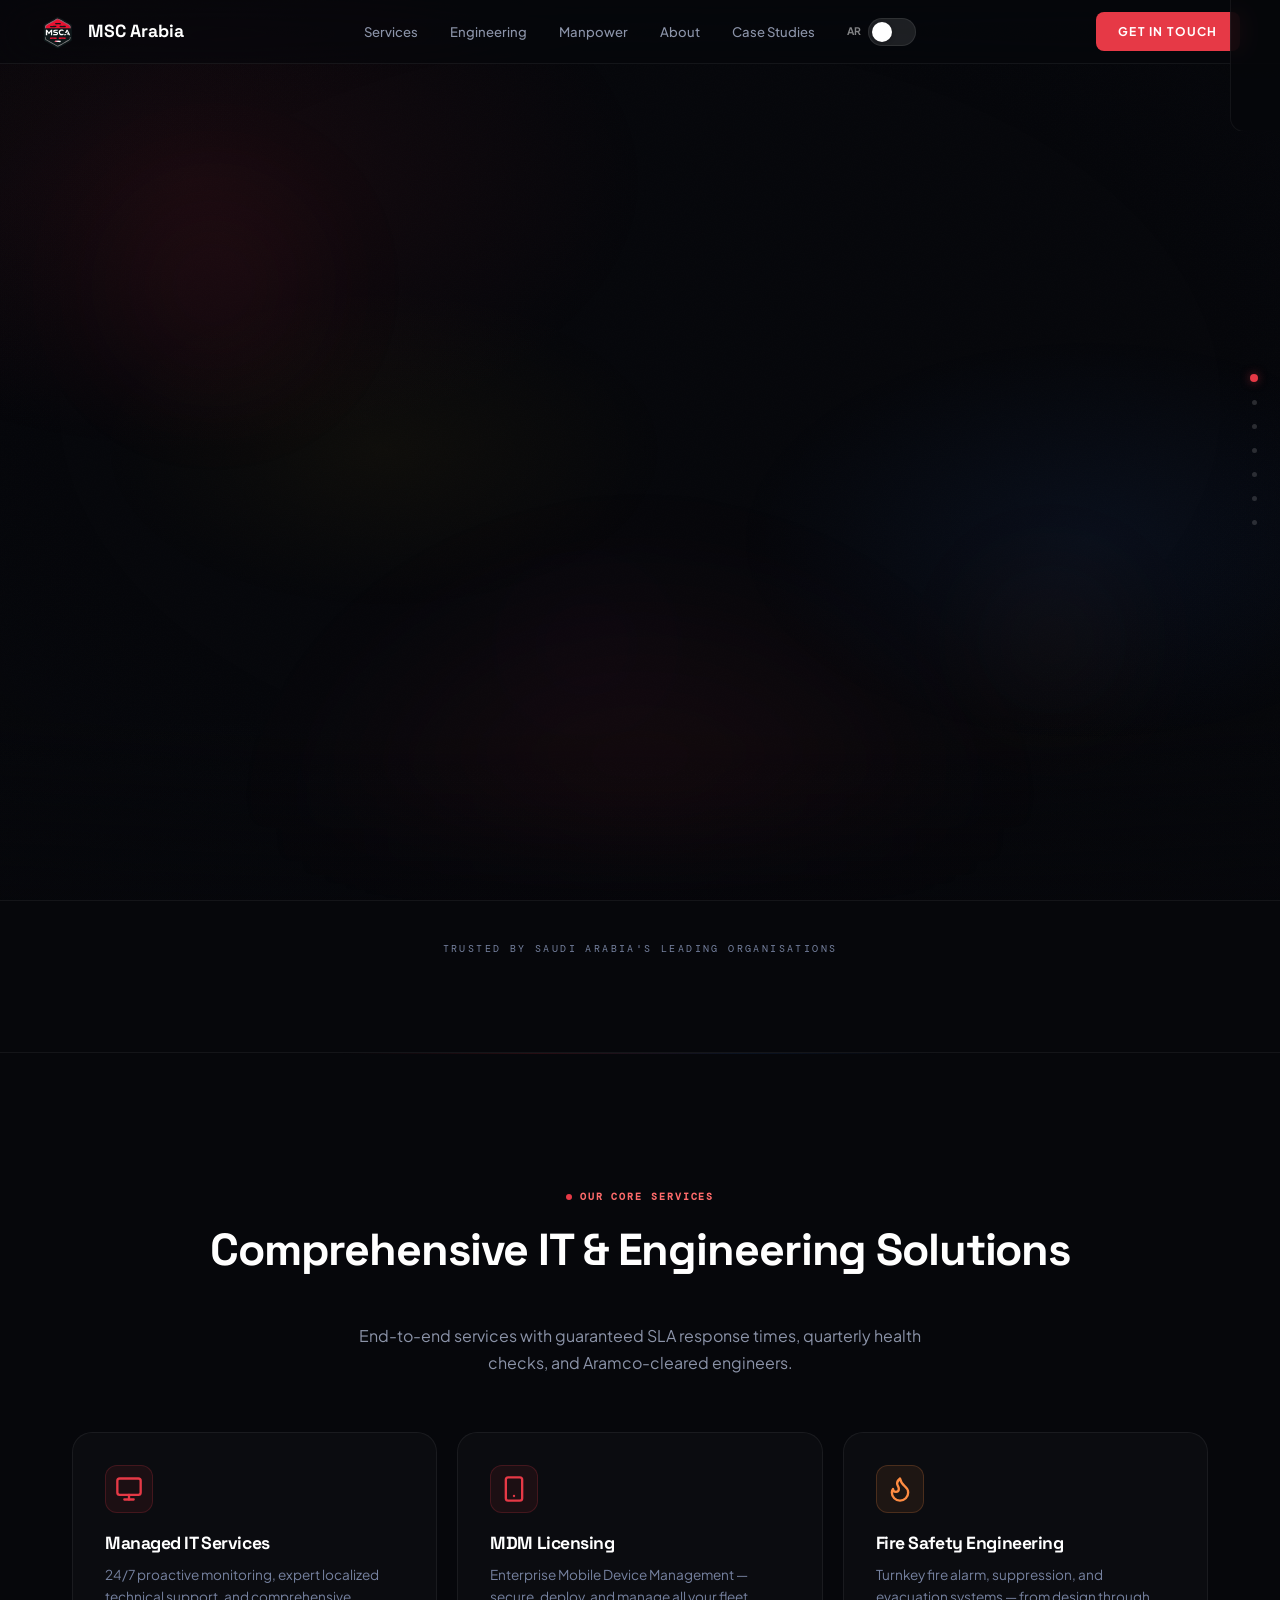
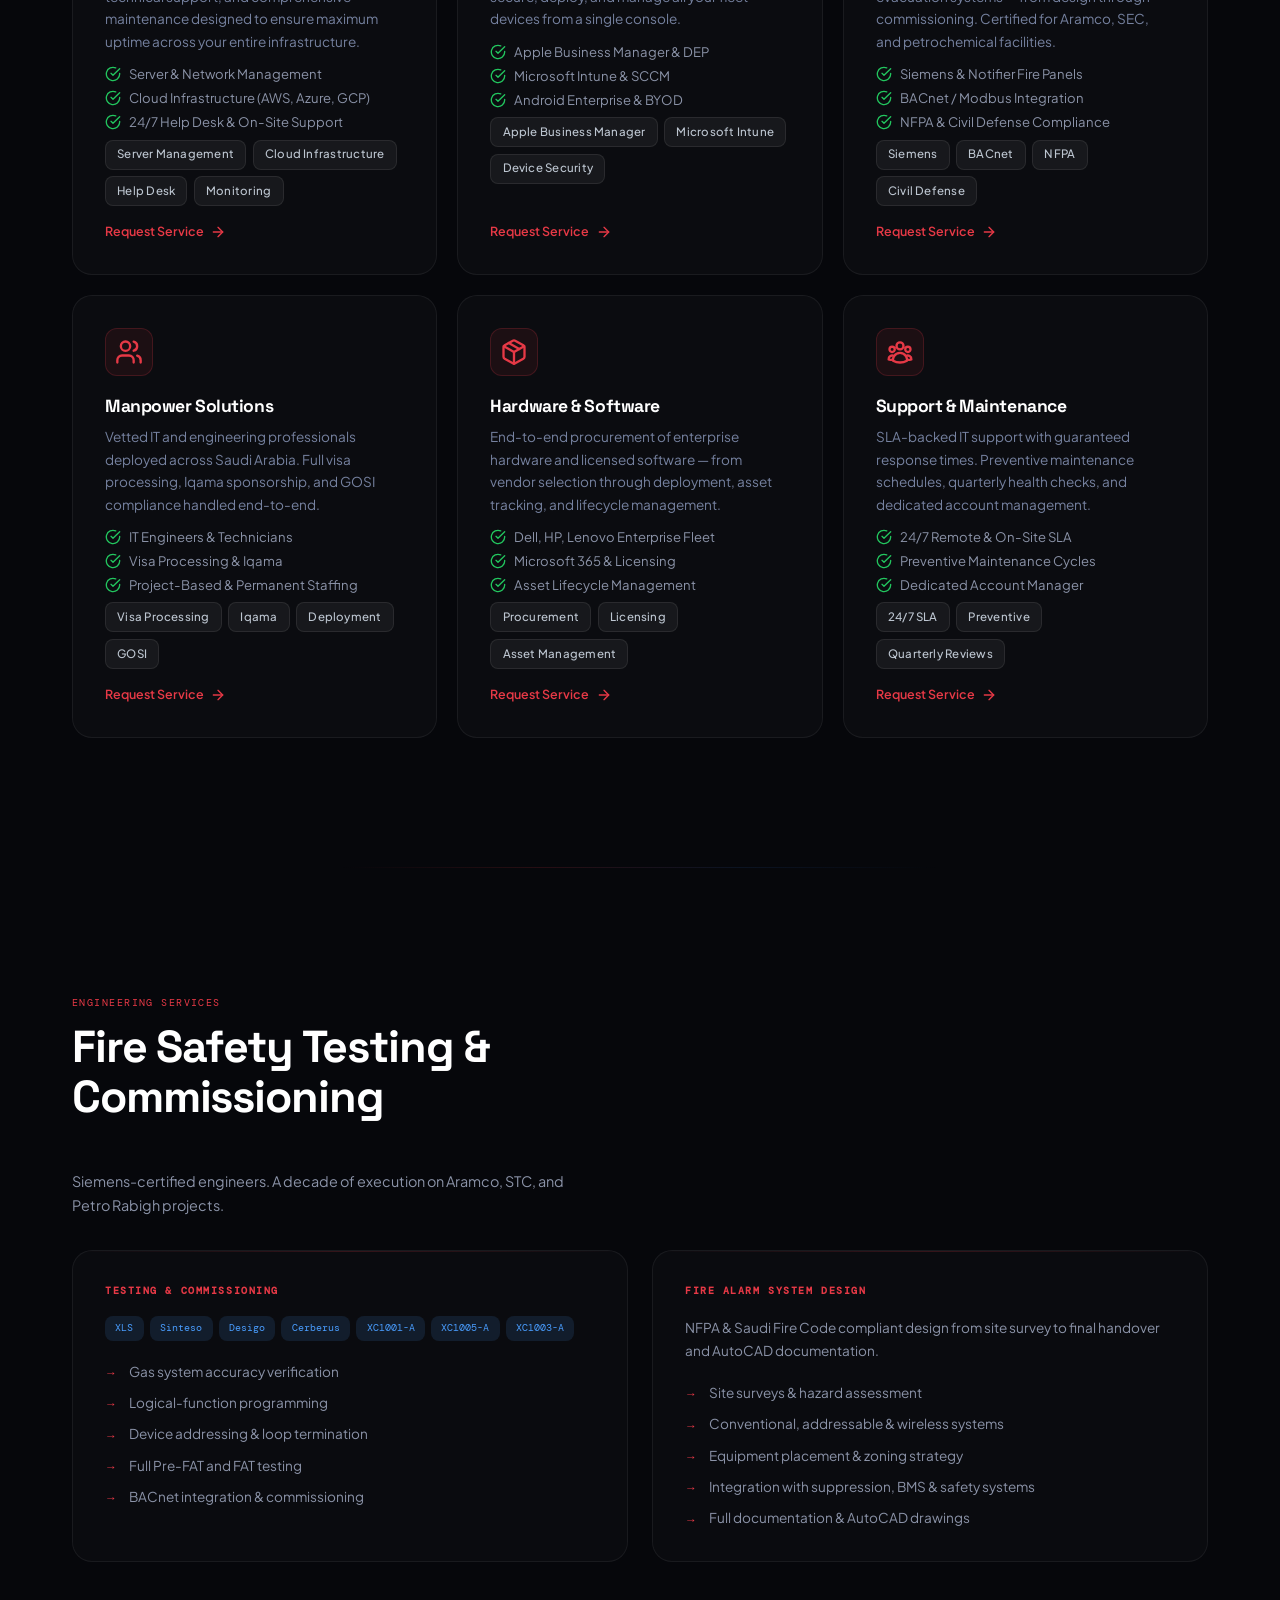
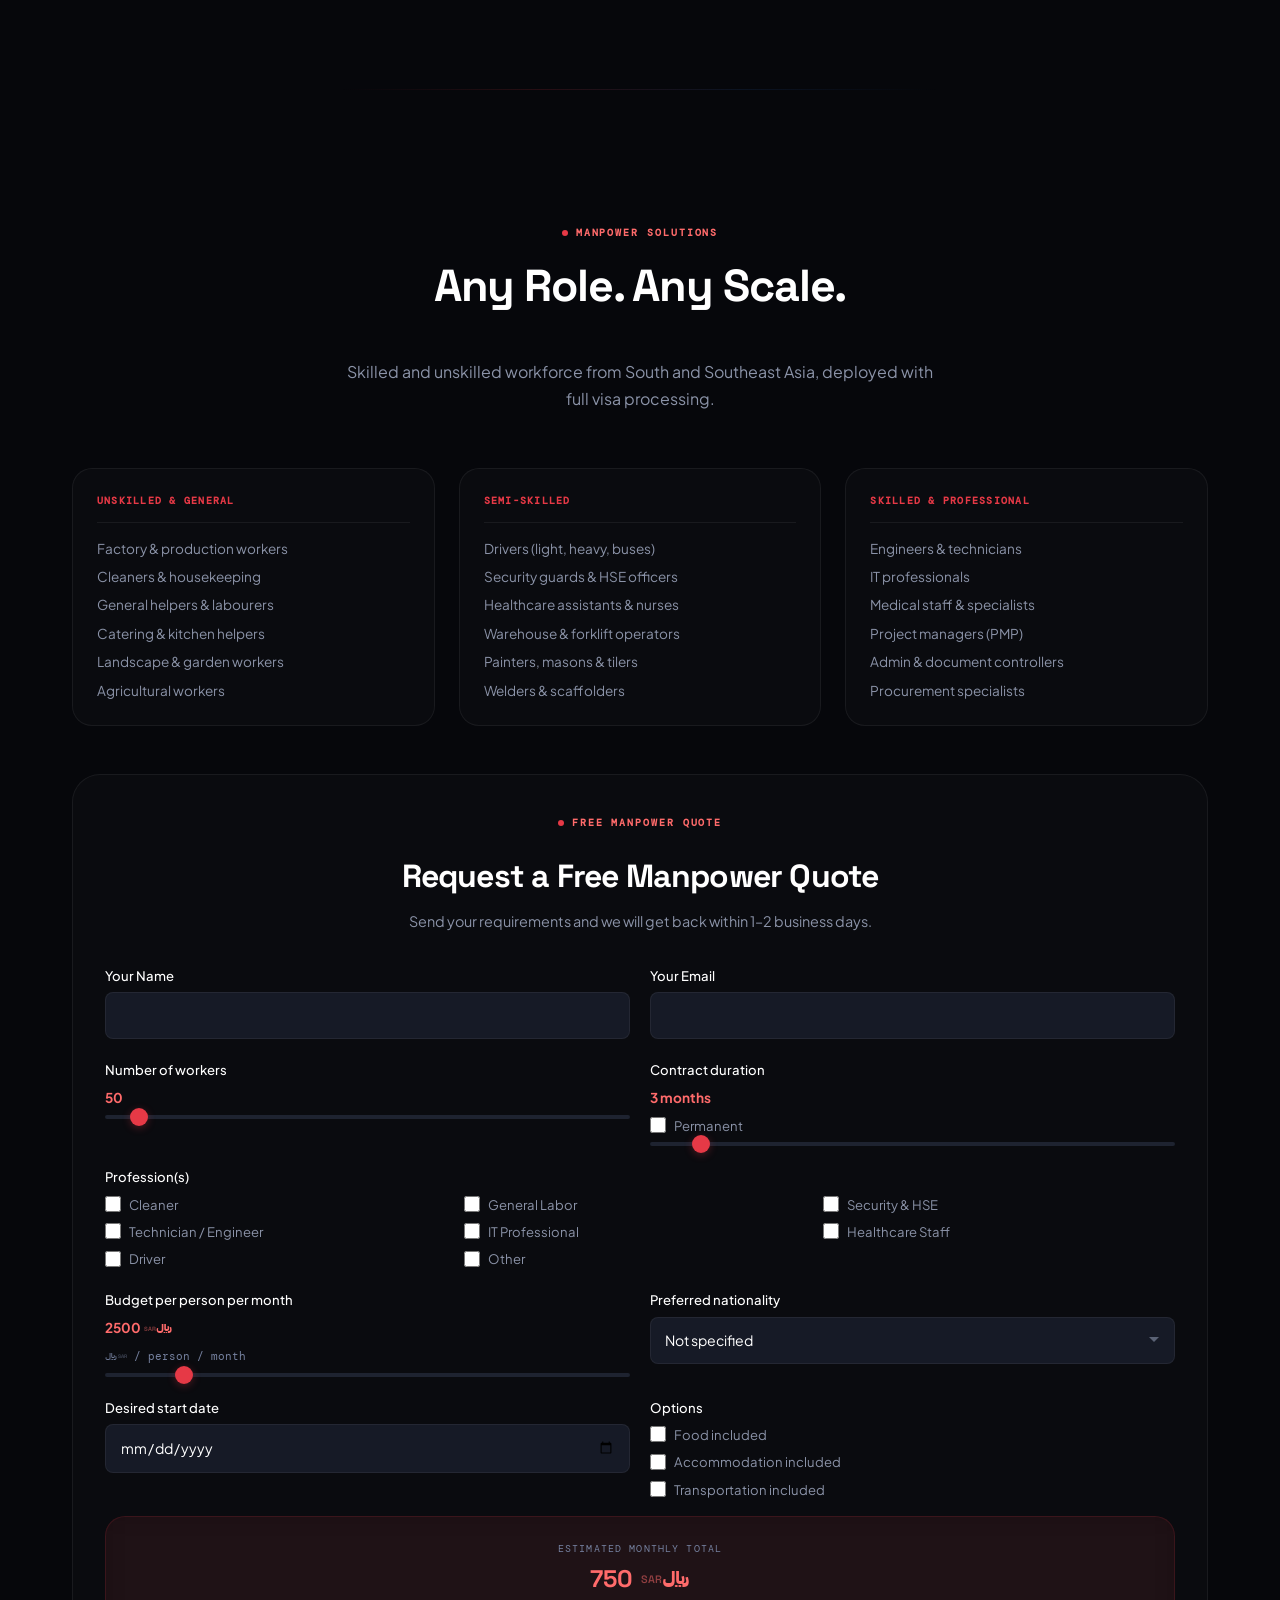
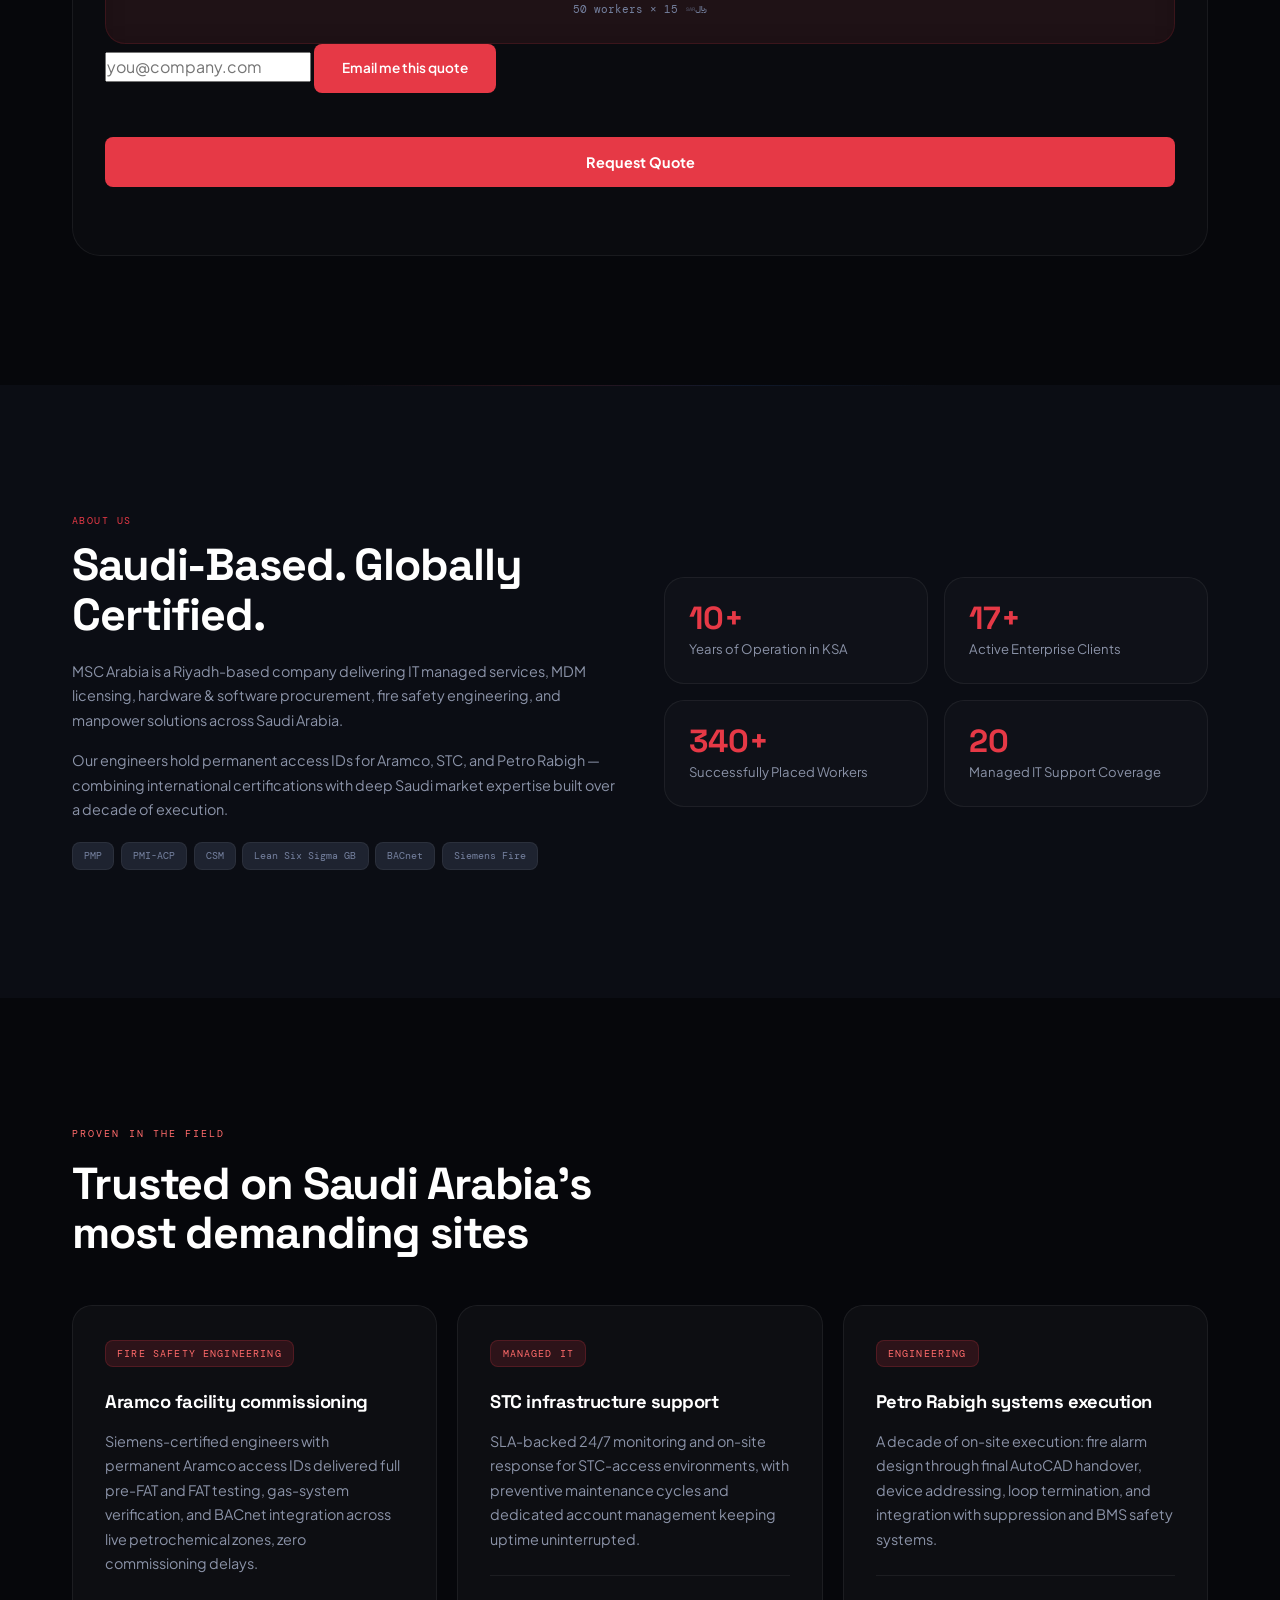
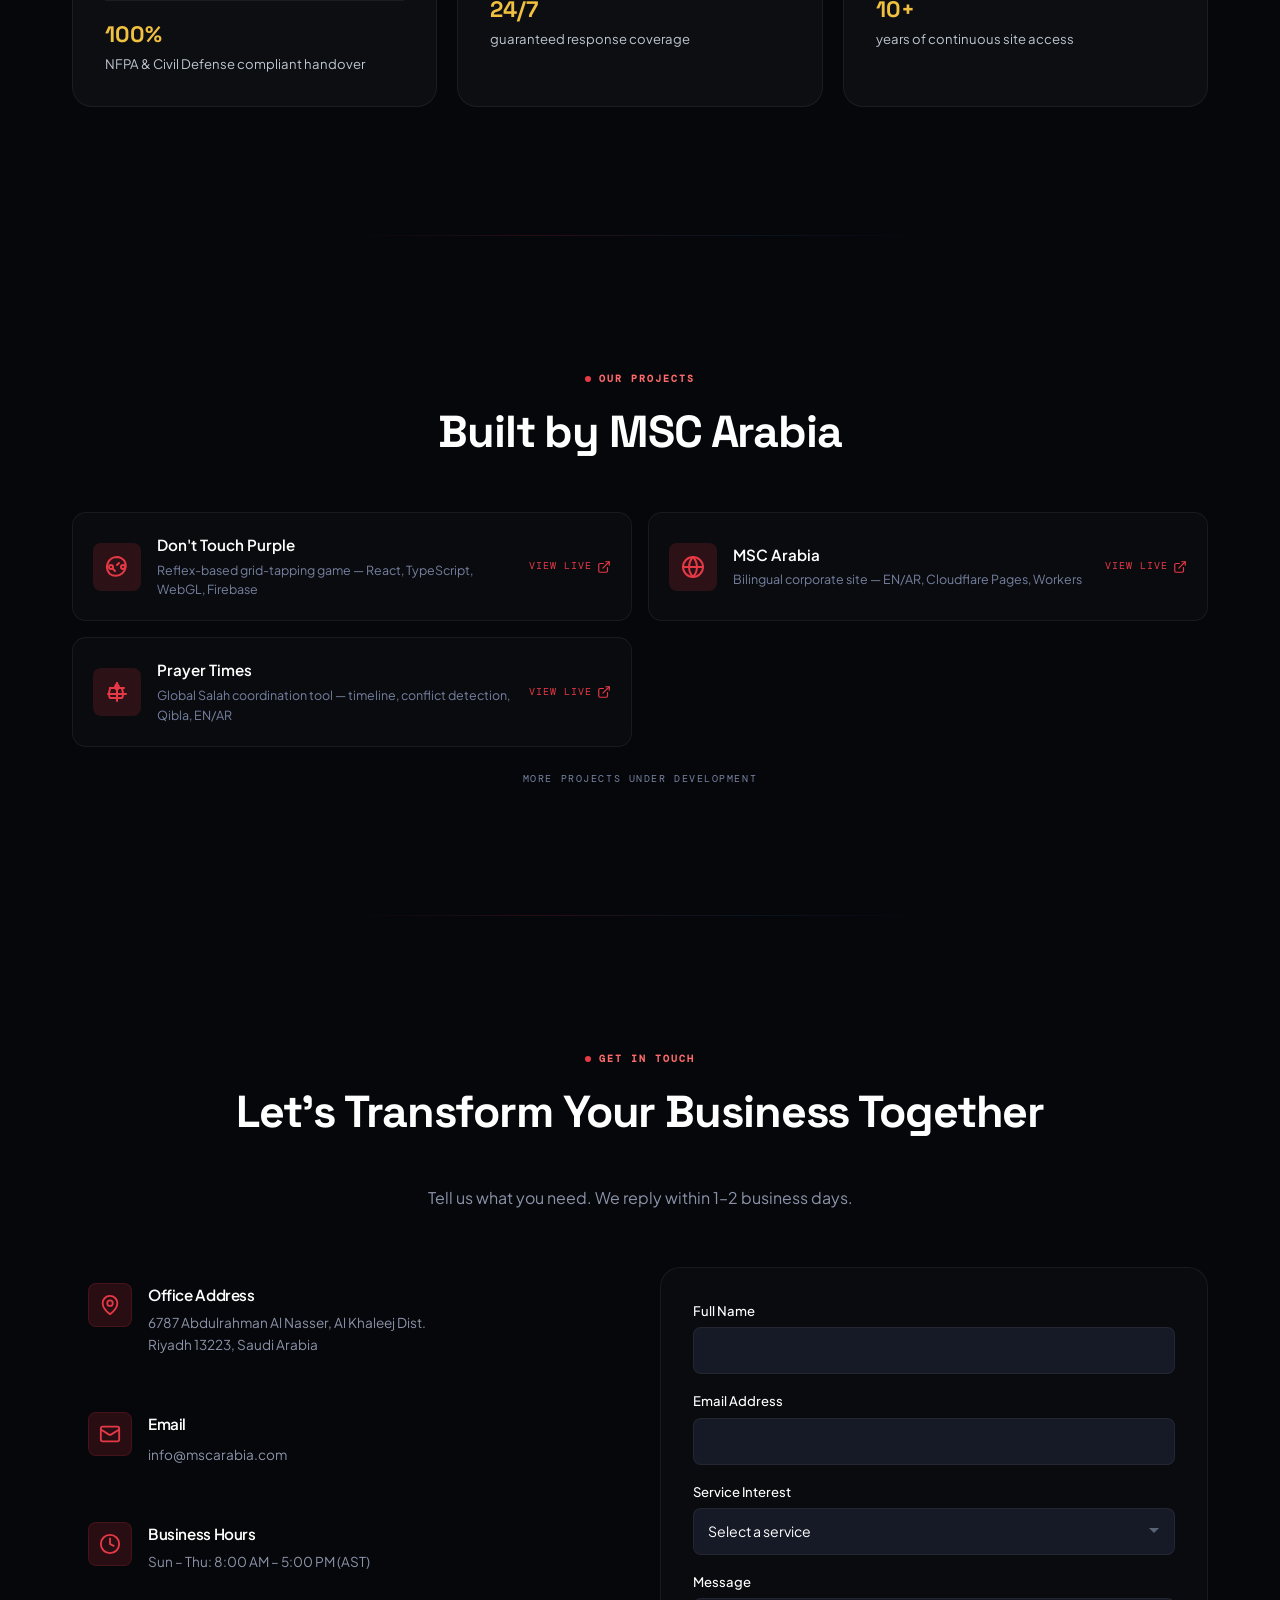
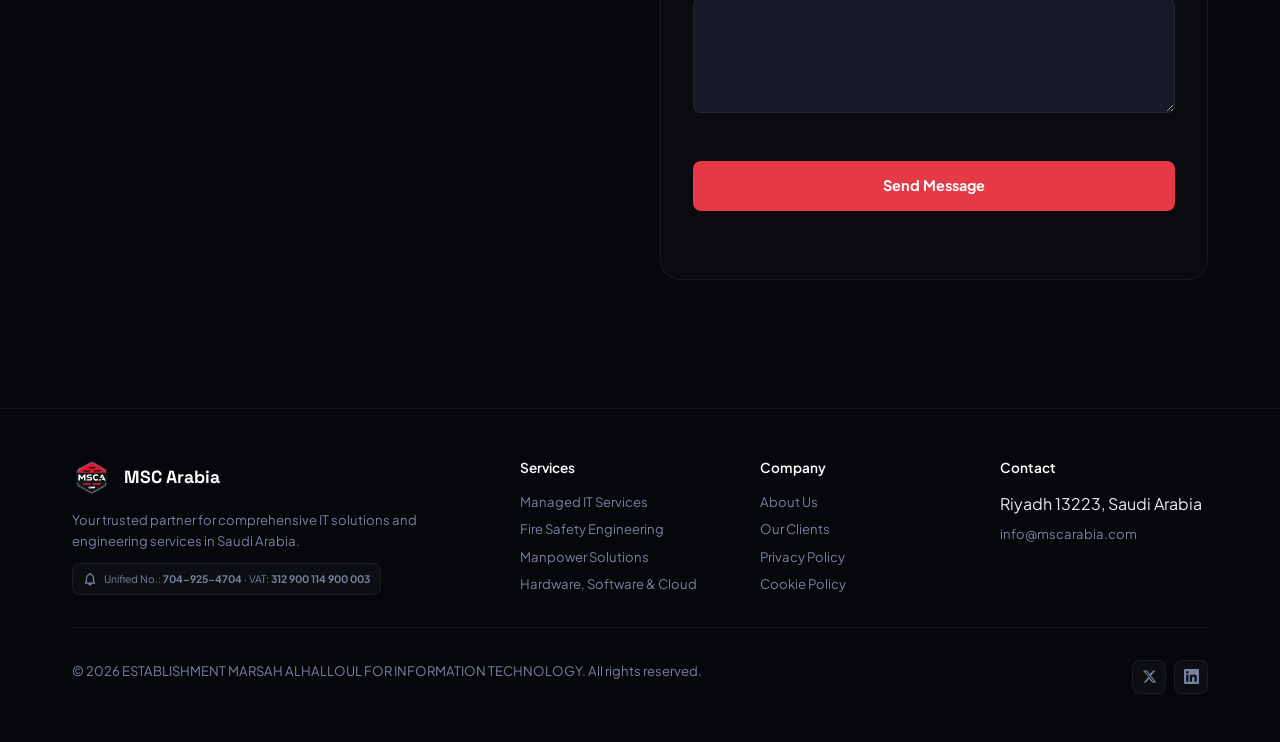
==== index.html @ b36861be "fix: remove inline onload handlers (font media flip), stub loadGA/denyGA for clean CSP" ====
<!DOCTYPE html>
<html lang="en" dir="ltr" id="html-root">
<head>
  <meta charset="UTF-8">
  <meta name="viewport" content="width=device-width, initial-scale=1.0, maximum-scale=5.0">
  <title>MSC Arabia — IT Services, Fire Safety & Manpower Solutions | Riyadh, Saudi Arabia</title>
  <meta name="description" content="MSC Arabia — Riyadh's leading provider of Managed IT Services, Fire Safety Engineering, Manpower Solutions, and IT Hardware Procurement. Certified for Aramco, STC & Petro Rabigh.">
  <meta name="keywords" content="Managed IT Services Riyadh, Fire Safety Engineering KSA, Manpower Supply Saudi Arabia, IT Hardware Procurement, MDM Licensing Saudi, Siemens Fire Systems, Aramco Certified Engineers, STC Approved IT Vendor, Petro Rabigh IT Support, Saudi Vision 2030 IT Partner, IT Staffing KSA, Business IT Solutions Riyadh">
  <meta name="robots" content="index, follow, max-snippet:-1, max-image-preview:large, max-video-preview:-1">
  <meta name="author" content="ESTABLISHMENT MARSAH ALHALLOUL FOR INFORMATION TECHNOLOGY">
  <meta name="geo.region" content="SA-01">
  <meta name="geo.placename" content="Riyadh">
  <meta name="geo.position" content="24.7136;46.6753">
  <meta name="ICBM" content="24.7136, 46.6753">
  <meta name="theme-color" content="#e63946">
  <meta name="format-detection" content="telephone=no">
  <meta name="apple-mobile-web-app-capable" content="yes">
  <meta name="referrer" content="strict-origin-when-cross-origin">
  <meta name="apple-mobile-web-app-status-bar-style" content="black-translucent">
  <link rel="canonical" href="https://mscarabia.com/">
  <link rel="alternate" hreflang="en" href="https://mscarabia.com/">
  <link rel="alternate" hreflang="ar" href="https://mscarabia.com/?lang=ar">
  <link rel="alternate" hreflang="x-default" href="https://mscarabia.com/">
  <link rel="icon" type="image/svg+xml" href="/assets/logo.svg">
  <link rel="preload" as="image" href="/assets/logo.svg" type="image/svg+xml">

  <!-- Open Graph -->
  <meta property="og:type" content="website">
  <meta property="og:url" content="https://mscarabia.com/">
  <meta property="og:title" content="MSC Arabia — IT Services, Fire Safety & Manpower Solutions">
  <meta property="og:description" content="Riyadh's leading provider of Managed IT Services, Fire Safety Engineering, Manpower Solutions, and IT Hardware Procurement.">
  <meta property="og:image" content="https://mscarabia.com/assets/og-image.jpg">
  <meta property="og:image:width" content="1200">
  <meta property="og:image:height" content="630">

  <meta name="twitter:card" content="summary_large_image">
  <meta name="twitter:title" content="MSC Arabia — IT Services, Fire Safety & Manpower Solutions">
  <meta name="twitter:description" content="Riyadh's leading provider of Managed IT Services, Fire Safety Engineering, and Manpower Solutions.">
  <meta name="twitter:url" content="https://mscarabia.com/">
  <meta name="twitter:image" content="https://mscarabia.com/assets/og-image.jpg">

  <!-- Self-hosted fonts (eliminates external DNS + render-blocking) -->
  <link rel="stylesheet" href="/assets/fonts/fonts.css" media="print" id="self-fonts">
  <noscript><link rel="stylesheet" href="/assets/fonts/fonts.css"></noscript>
  <!-- saudi-riyal.css removed — using Unicode ﷼ character instead -->
  <!-- Space Grotesk for display headings (paired with Plus Jakarta Sans body) -->
  <link rel="preconnect" href="https://fonts.googleapis.com">
  <link rel="preconnect" href="https://fonts.gstatic.com" crossorigin>
  <link href="https://fonts.googleapis.com/css2?family=Space+Grotesk:wght@500;600;700&display=swap" rel="stylesheet" media="print" id="gs-link">
  <noscript><link href="https://fonts.googleapis.com/css2?family=Space+Grotesk:wght@500;600;700&display=swap" rel="stylesheet"></noscript>
  <!-- Inline SVG icon sprite (replaces 3.9MB Material Symbols font) -->
  <svg xmlns="http://www.w3.org/2000/svg" style="display:none">
    <symbol id="i-arrow-forward" viewBox="0 0 24 24" fill="none" stroke="currentColor" stroke-width="2" stroke-linecap="round" stroke-linejoin="round"><path d="M5 12h14"/><path d="m12 5 7 7-7 7"/></symbol>
    <symbol id="i-arrow-upward" viewBox="0 0 24 24" fill="none" stroke="currentColor" stroke-width="2" stroke-linecap="round" stroke-linejoin="round"><path d="m18 15-6-6-6 6"/></symbol>
    <symbol id="i-check-circle" viewBox="0 0 24 24" fill="none" stroke="currentColor" stroke-width="2" stroke-linecap="round" stroke-linejoin="round"><path d="M22 11.08V12a10 10 0 1 1-5.93-9.14"/><path d="m9 11 3 3L22 4"/></symbol>
    <symbol id="i-verified" viewBox="0 0 24 24" fill="none" stroke="currentColor" stroke-width="2" stroke-linecap="round" stroke-linejoin="round"><path d="M12 22c1.1 0 2-.9 2-2h-4a2 2 0 0 0 2 2z"/><path d="M18 16v-5c0-3.07-1.64-5.64-4.5-6.32V4c0-.83-.67-1.5-1.5-1.5s-1.5.67-1.5 1.5v.68C7.63 5.36 6 7.92 6 11v5l-2 2v1h16v-1z"/></symbol>
    <symbol id="i-computer" viewBox="0 0 24 24" fill="none" stroke="currentColor" stroke-width="2" stroke-linecap="round" stroke-linejoin="round"><rect x="2" y="3" width="20" height="14" rx="2"/><path d="M8 21h8"/><path d="M12 17v4"/></symbol>
    <symbol id="i-devices" viewBox="0 0 24 24" fill="none" stroke="currentColor" stroke-width="2" stroke-linecap="round" stroke-linejoin="round"><rect x="5" y="2" width="14" height="20" rx="2"/><path d="M12 18h.01"/></symbol>
    <symbol id="i-fire" viewBox="0 0 24 24" fill="none" stroke="currentColor" stroke-width="2" stroke-linecap="round" stroke-linejoin="round"><path d="M8.5 14.5A2.5 2.5 0 0 0 11 12c0-1.38-.5-2-1-3-1.072-2.143-.224-4.054 2-6 .5 2.5 2 4.9 4 6.5 2 1.6 3 3.5 3 5.5a7 7 0 1 1-14 0c0-1.153.433-2.294 1-3a2.5 2.5 0 0 0 2.5 2.5z"/></symbol>
    <symbol id="i-groups" viewBox="0 0 24 24" fill="none" stroke="currentColor" stroke-width="2" stroke-linecap="round" stroke-linejoin="round"><path d="M16 21v-2a4 4 0 0 0-4-4H6a4 4 0 0 0-4 4v2"/><circle cx="9" cy="7" r="4"/><path d="M22 21v-2a4 4 0 0 0-3-3.87"/><path d="M16 3.13a4 4 0 0 1 0 7.75"/></symbol>
    <symbol id="i-inventory" viewBox="0 0 24 24" fill="none" stroke="currentColor" stroke-width="2" stroke-linecap="round" stroke-linejoin="round"><path d="m7.5 4.27 9 5.15"/><path d="M21 8a2 2 0 0 0-1-1.73l-7-4a2 2 0 0 0-2 0l-7 4A2 2 0 0 0 3 8v8a2 2 0 0 0 1 1.73l7 4a2 2 0 0 0 2 0l7-4A2 2 0 0 0 21 16Z"/><path d="m3.3 7 8.7 5 8.7-5"/><path d="M12 22V12"/></symbol>
    <symbol id="i-support" viewBox="0 0 24 24" fill="none" stroke="currentColor" stroke-width="2" stroke-linecap="round" stroke-linejoin="round"><path d="M18 18.72a9.094 9.094 0 0 0 3.741-.479 3 3 0 0 0-4.682-2.72m.94 3.198.001.031c0 .225-.012.447-.037.666A11.944 11.944 0 0 1 12 21c-2.17 0-4.207-.576-5.963-1.584A6.062 6.062 0 0 1 6 18.719m12 0a5.971 5.971 0 0 0-.941-3.197m0 0A5.995 5.995 0 0 0 12 12.75a5.995 5.995 0 0 0-5.058 2.772m0 0a3 3 0 0 0-4.681 2.72 8.986 8.986 0 0 0 3.74.477m.94-3.197a5.971 5.971 0 0 0-.94 3.197M15 6.75a3 3 0 1 1-6 0 3 3 0 0 1 6 0zm6 3a2.25 2.25 0 1 1-4.5 0 2.25 2.25 0 0 1 4.5 0zm-13.5 0a2.25 2.25 0 1 1-4.5 0 2.25 2.25 0 0 1 4.5 0z"/></symbol>
    <symbol id="i-location" viewBox="0 0 24 24" fill="none" stroke="currentColor" stroke-width="2" stroke-linecap="round" stroke-linejoin="round"><path d="M20 10c0 6-8 12-8 12s-8-6-8-12a8 8 0 0 1 16 0Z"/><circle cx="12" cy="10" r="3"/></symbol>
    <symbol id="i-email" viewBox="0 0 24 24" fill="none" stroke="currentColor" stroke-width="2" stroke-linecap="round" stroke-linejoin="round"><rect width="20" height="16" x="2" y="4" rx="2"/><path d="m22 7-8.97 5.7a1.94 1.94 0 0 1-2.06 0L2 7"/></symbol>
    <symbol id="i-schedule" viewBox="0 0 24 24" fill="none" stroke="currentColor" stroke-width="2" stroke-linecap="round" stroke-linejoin="round"><circle cx="12" cy="12" r="10"/><polyline points="12 6 12 12 16 14"/></symbol>
    <symbol id="i-close" viewBox="0 0 24 24" fill="none" stroke="currentColor" stroke-width="2" stroke-linecap="round" stroke-linejoin="round"><path d="M18 6 6 18"/><path d="m6 6 12 12"/></symbol>
    <symbol id="i-accessibility" viewBox="0 0 24 24" fill="none" stroke="currentColor" stroke-width="2" stroke-linecap="round" stroke-linejoin="round"><circle cx="16" cy="4" r="1"/><path d="m18 19 1-7-6 1"/><path d="m5 8 3-3 5.5 3-2.36 3.5"/><path d="M4.24 14.5a5 5 0 0 0 6.88 6"/><path d="M13.76 17.5a5 5 0 0 0-6.88-6"/></symbol>
    <symbol id="i-format-size" viewBox="0 0 24 24" fill="none" stroke="currentColor" stroke-width="2" stroke-linecap="round" stroke-linejoin="round"><path d="M4 7V4h16v3"/><path d="M9 20h6"/><path d="M12 4v16"/></symbol>
    <symbol id="i-text-fields" viewBox="0 0 24 24" fill="none" stroke="currentColor" stroke-width="2" stroke-linecap="round" stroke-linejoin="round"><path d="M4 7V4h16v3"/><path d="M9 20h6"/><path d="M12 4v16"/></symbol>
    <symbol id="i-contrast" viewBox="0 0 24 24" fill="none" stroke="currentColor" stroke-width="2" stroke-linecap="round" stroke-linejoin="round"><circle cx="12" cy="12" r="10"/><path d="M12 2a10 10 0 0 1 0 20z"/></symbol>
    <symbol id="i-sports-esports" viewBox="0 0 24 24" fill="none" stroke="currentColor" stroke-width="2" stroke-linecap="round" stroke-linejoin="round"><circle cx="6" cy="12" r="2"/><circle cx="18" cy="12" r="2"/><path d="M12 2a10 10 0 0 0-7.35 16.76A10 10 0 0 0 19.35 5.76 10 10 0 0 0 12 2z"/><path d="m8 14 2 2"/><path d="m14 8-2 2"/></symbol>
    <symbol id="i-language" viewBox="0 0 24 24" fill="none" stroke="currentColor" stroke-width="2" stroke-linecap="round" stroke-linejoin="round"><circle cx="12" cy="12" r="10"/><path d="M2 12h20"/><path d="M12 2a15.3 15.3 0 0 1 4 10 15.3 15.3 0 0 1-4 10 15.3 15.3 0 0 1-4-10 15.3 15.3 0 0 1 4-10z"/></symbol>
    <symbol id="i-mosque" viewBox="0 0 24 24" fill="none" stroke="currentColor" stroke-width="2" stroke-linecap="round" stroke-linejoin="round"><path d="M12 3v18"/><path d="M5 8h14"/><path d="M3 14h18"/><path d="M5 8c0 2-1 3-1 6s1 4 1 4h12s1-1 1-4-1-4-1-6"/><path d="M12 3c0 1-2 2-2 4s2 3 2 3 2-2 2-3-2-3-2-4z"/></symbol>
    <symbol id="i-open-in-new" viewBox="0 0 24 24" fill="none" stroke="currentColor" stroke-width="2" stroke-linecap="round" stroke-linejoin="round"><path d="M15 3h6v6"/><path d="M10 14 21 3"/><path d="M18 13v6a2 2 0 0 1-2 2H5a2 2 0 0 1-2-2V8a2 2 0 0 1 2-2h6"/></symbol>
  </svg>
  </noscript>

  <script src="/assets/js/inline-turnstile.min.js"></script>

  <style>:root {
--bg-deep: #06070b;
--bg-base: #0b0d14;
--bg-elevated: #10131c;
--bg-surface: #161a26;
--bg-muted: #1e2330;
--accent: #e63946;
--accent-hover: #b52833;
--accent-soft: #ff6b6b;
--accent-glow: rgba(230, 57, 70, 0.15);
--blue: #4a9eff;
--blue-soft: rgba(74, 158, 255, 0.12);
--gold: #f0c040;
--gold-soft: rgba(240, 192, 64, 0.1);
--green: #22c55e;
--orange: #ff8c42;
--text-primary: #e8eaf0;
--text-tertiary: #bdc6d1;
--text-secondary: #8b93a8;
--text-muted: #7682a0;
--border: rgba(255, 255, 255, 0.06);
--border-hover: rgba(255, 255, 255, 0.12);
--glass: rgba(255, 255, 255, 0.03);
--glass-solid: rgba(16, 19, 28, 0.85);
--font-display: 'Space Grotesk', 'Plus Jakarta Sans', sans-serif;
--font-body: 'Plus Jakarta Sans', 'IBM Plex Sans Arabic', sans-serif;
--font-mono: 'DM Mono', 'Fira Code', monospace;
--section-gap: clamp(5rem, 10vw, 9rem);
--container: 1200px;
--gutter: clamp(1.25rem, 4vw, 2rem);
--ease: cubic-bezier(0.22, 1, 0.36, 1);
--ease-spring: cubic-bezier(0.34, 1.56, 0.64, 1);
--fast: 0.2s;
--normal: 0.4s;
--slow: 0.7s;
--radius-sm: 8px;
--radius-md: 14px;
--radius-lg: 20px;
--radius-xl: 28px;
}
*, *::before, *::after { box-sizing: border-box; margin: 0; padding: 0; }
/* Inline SVG icons — replaces Material Symbols font dependency */
.icon { display: inline-block; width: 1em; height: 1em; vertical-align: -0.125em; fill: none; stroke: currentColor; stroke-width: 2; stroke-linecap: round; stroke-linejoin: round; }

/* ── Scroll Reveal ──────────────────────────────────────────────── */
/* Reveal fallback: visible by default so screenshots, crawlers, JS-fail show content */
.r, .reveal { opacity: 1; transform: none; }
/* Only JS-enabled pages get hidden-before-reveal behavior */
.js-reveal-ready .r, .js-reveal-ready .reveal {
  opacity: 0; transform: translateY(24px) scale(0.98);
  transition: opacity 0.7s cubic-bezier(0.16,1,0.3,1), transform 0.7s cubic-bezier(0.16,1,0.3,1);
  will-change: transform, opacity;
}
.js-reveal-ready .r.v, .js-reveal-ready .reveal.revealed { opacity: 1; transform: translateY(0) scale(1); }
.reveal-delay-1 { transition-delay: 0.1s; }
.reveal-delay-2 { transition-delay: 0.2s; }
.reveal-delay-3 { transition-delay: 0.3s; }

html { scroll-behavior: smooth; scroll-padding-top: 5rem; overflow-x: hidden; }
@media (prefers-reduced-motion: reduce) {
html { scroll-behavior: auto; }
*, *::before, *::after { animation-duration: 0.01ms !important; animation-iteration-count: 1 !important; transition-duration: 0.01ms !important; }
.js-reveal-ready .r, .js-reveal-ready .reveal { opacity: 1 !important; transform: none !important; transition: none !important; }
.hero-canvas { display: none; }
}
.underline-links a { text-decoration: underline !important; text-underline-offset: 3px; }
body {
font-family: var(--font-body);
background: var(--bg-deep);
color: var(--text-primary);
-webkit-font-smoothing: antialiased;
overflow-x: hidden;
line-height: 1.6;
}
/* Full-page persistent ambient gradient — Apple/Stripe style */
body::before {
content: '';
position: fixed;
inset: 0;
z-index: -1;
background:
radial-gradient(ellipse 65% 55% at 15% 20%, rgba(230, 57, 70, 0.08) 0%, transparent 55%),
radial-gradient(ellipse 55% 45% at 85% 60%, rgba(59, 130, 246, 0.07) 0%, transparent 50%),
radial-gradient(ellipse 50% 40% at 30% 50%, rgba(249, 195, 22, 0.04) 0%, transparent 45%);
background-blend-mode: overlay;
pointer-events: none;
}
@media (prefers-reduced-motion: no-preference) {
body::before { animation: bgDrift 30s ease-in-out infinite alternate; }
@keyframes bgDrift { to { transform: translate3d(-1%, -1%, 0) scale(1.02); } }
}
/* Subtle secondary grain texture layer */
body::after {
content: '';
position: fixed;
inset: 0;
z-index: -1;
opacity: 0.015;
background-image: url("data:image/svg+xml,%3Csvg viewBox='0 0 256 256' xmlns='http://www.w3.org/2000/svg'%3E%3Cfilter id='n'%3E%3CfeTurbulence type='fractalNoise' baseFrequency='0.9' numOctaves='4' stitchTiles='stitch'/%3E%3C/filter%3E%3Crect width='100%25' height='100%25' filter='url(%23n)'/%3E%3C/svg%3E");
background-size: 256px 256px;
pointer-events: none;
}
/* Section gradient dividers */
.services, .engineering, .manpower, .about, .projects, .contact {
position: relative;
}
.services::before, .engineering::before, .manpower::before, .about::before, .projects::before, .contact::before {
content: '';
position: absolute;
top: 0;
left: 50%;
transform: translateX(-50%);
width: min(80%, 600px);
height: 1px;
background: linear-gradient(90deg, transparent, rgba(230, 57, 70, 0.15), rgba(59, 130, 246, 0.1), transparent);
}
a { color: inherit; text-decoration: none; }
img { max-width: 100%; display: block; }
button { font: inherit; cursor: pointer; border: none; background: none; color: inherit; }
input, textarea, select { font: inherit; }
ul, ol { list-style: none; }
[dir="rtl"] { --letter-spacing: 0; }
[dir="ltr"] h1, [dir="ltr"] h2, [dir="ltr"] h3 { letter-spacing: -0.025em; }
.wrap {
max-width: var(--container);
margin: 0 auto;
padding: 0 var(--gutter);
}
.r {
opacity: 0;
transform: translateY(24px) scale(0.98);
transition: opacity 0.7s cubic-bezier(0.16,1,0.3,1), transform 0.7s cubic-bezier(0.16,1,0.3,1);
will-change: transform, opacity;
}
.r.v {
opacity: 1;
transform: translateY(0) scale(1);
}
.r-d1 { transition-delay: 0.08s; }
.r-d2 { transition-delay: 0.16s; }
.r-d3 { transition-delay: 0.24s; }
.r-d4 { transition-delay: 0.32s; }
.nav {
position: fixed;
top: 0;
left: 0;
right: 0;
z-index: 100;
padding: 0 var(--gutter);
height: 64px;
display: flex;
align-items: center;
justify-content: center;
background: rgba(6, 7, 11, 0.6);
backdrop-filter: blur(24px) saturate(1.5);
-webkit-backdrop-filter: blur(24px) saturate(1.5);
border-bottom: 1px solid var(--border);
transition: background var(--fast);
}
.nav.scrolled { background: rgba(6, 7, 11, 0.92); }
.nav-inner {
max-width: var(--container);
width: 100%;
display: flex;
align-items: center;
justify-content: space-between;
}
.nav-logo {
display: flex;
align-items: center;
gap: 0.75rem;
font-family: var(--font-display);
font-weight: 700;
font-size: 1.1rem;
color: #fff;
}
.nav-logo img { width: 36px; height: 36px; object-fit: contain; border-radius: 8px; }
.nav-links { display: none; align-items: center; gap: 2rem; }
@media (min-width: 1024px) { .nav-links { display: flex; } }
.nav-links a {
font-size: 0.82rem;
font-weight: 500;
color: var(--text-secondary);
transition: color var(--fast);
position: relative;
}
.nav-links a:hover { color: #fff; }
.nav-links a.active { color: #fff; }
.nav-links a::after {
content: '';
position: absolute;
bottom: -4px;
left: 0;
width: 0;
height: 2px;
background: var(--accent);
transition: width var(--normal) var(--ease);
}
[dir="rtl"] .nav-links a::after { left: auto; right: 0; }
.nav-links a:hover::after, .nav-links a.active::after { width: 100%; }
.nav-cta {
display: none;
background: var(--accent);
      color: #fff;
      font-size: 0.75rem;
font-weight: 700;
text-transform: uppercase;
letter-spacing: 0.1em;
padding: 0.6rem 1.4rem;
border-radius: var(--radius-sm);
transition: background var(--fast), transform var(--fast);
}
@media (min-width: 1024px) { .nav-cta { display: inline-flex; } }
.nav-cta:hover { background: var(--accent-hover); transform: translateY(-1px); }
.lang-toggle {
display: flex;
align-items: center;
gap: 0.4rem;
cursor: pointer;
user-select: none;
}
.lang-label {
font-size: 0.65rem;
font-weight: 700;
color: rgba(255, 255, 255, 0.5);
text-transform: uppercase;
letter-spacing: 0.05em;
}
.lang-sw {
position: relative;
width: 48px;
height: 28px;
border-radius: 14px;
background: rgba(255, 255, 255, 0.1);
border: 1px solid rgba(255, 255, 255, 0.08);
transition: background var(--normal) var(--ease);
}
.lang-sw[aria-checked="true"] { background: rgba(230, 57, 70, 0.8); }
.lang-sw-knob {
position: absolute;
top: 3px;
left: 3px;
width: 20px;
height: 20px;
border-radius: 50%;
background: #fff;
box-shadow: 0 1px 4px rgba(0, 0, 0, 0.3);
transition: transform var(--normal) var(--ease-spring);
}
[dir="rtl"] .lang-sw-knob { left: auto; right: 3px; }
.lang-sw[aria-checked="true"] .lang-sw-knob { transform: translateX(20px); }
[dir="rtl"] .lang-sw[aria-checked="true"] .lang-sw-knob { transform: translateX(-20px); }
.nav-mobile {
display: flex;
flex-direction: column;
gap: 5px;
padding: 10px;
cursor: pointer;
z-index: 110;
min-width: 44px;
min-height: 44px;
align-items: center;
justify-content: center;
}
.nav-mobile span {
display: block;
width: 22px;
height: 2.5px;
background: #fff;
border-radius: 2px;
transition: transform var(--fast), opacity var(--fast);
}
.nav-mobile.open span:nth-child(1) { transform: translateY(7px) rotate(45deg); }
.nav-mobile.open span:nth-child(2) { opacity: 0; }
.nav-mobile.open span:nth-child(3) { transform: translateY(-7px) rotate(-45deg); }
.nav-mobile-menu {
display: none;
position: fixed;
top: 0;
left: 0;
right: 0;
bottom: 0;
background: rgba(6, 7, 11, 0.97);
backdrop-filter: blur(24px);
-webkit-backdrop-filter: blur(24px);
z-index: 105;
padding: 80px var(--gutter) 2rem;
overflow-y: auto;
}
.nav-mobile-menu.open { display: flex; flex-direction: column; }
.nav-mobile-close {
position: absolute;
top: 12px;
right: 12px;
width: 44px;
height: 44px;
display: flex;
align-items: center;
justify-content: center;
background: rgba(255,255,255,0.06);
border: 1px solid var(--border);
border-radius: 50%;
color: #fff;
font-size: 1.4rem;
cursor: pointer;
z-index: 110;
}
[dir="rtl"] .nav-mobile-close { right: auto; left: 12px; }
.nav-mobile-menu a {
display: flex;
align-items: center;
padding: 1rem 0;
font-size: 1.1rem;
font-weight: 500;
color: var(--text-secondary);
border-bottom: 1px solid var(--border);
min-height: 52px;
}
.nav-mobile-menu a:last-child { border-bottom: none; }
.nav-mobile-menu a:hover { color: #fff; }
.nav-mobile-overlay {
display: none;
position: fixed;
inset: 0;
background: rgba(0,0,0,0.5);
z-index: 104;
}
.nav-mobile-overlay.open { display: block; }
@media (min-width: 1024px) {
.nav-mobile { display: none; }
.nav-mobile-menu { display: none !important; }
.nav-mobile-overlay { display: none !important; }
}
.hero {
min-height: 100vh;
display: flex;
align-items: center;
position: relative;
overflow: hidden;
padding-top: 64px;
}
.hero-canvas {
position: absolute;
top: 0;
left: 0;
width: 100%;
height: 100%;
z-index: 0;
}
.hero-vignette {
position: absolute;
inset: 0;
z-index: 1;
background:
radial-gradient(ellipse 90% 80% at 50% 45%, transparent 50%, rgba(6,7,11,0.25) 100%),
linear-gradient(to bottom, transparent 80%, rgba(6,7,11,0.6) 100%);
pointer-events: none;
}
.hero-depth-orb {
position: absolute;
border-radius: 50%;
pointer-events: none;
z-index: 1;
filter: blur(60px);
opacity: 0.15;
animation: orbFloat 12s ease-in-out infinite;
}
.hero-depth-orb--1 {
width: 300px; height: 300px;
background: radial-gradient(circle, rgba(230,57,70,0.6), transparent 70%);
top: 15%; left: 5%;
animation-delay: 0s;
}
.hero-depth-orb--2 {
width: 200px; height: 200px;
background: radial-gradient(circle, rgba(255,140,66,0.5), transparent 70%);
top: 60%; right: 10%;
animation-delay: -4s;
}
.hero-depth-orb--3 {
width: 150px; height: 150px;
background: radial-gradient(circle, rgba(192,38,211,0.4), transparent 70%);
bottom: 20%; left: 40%;
animation-delay: -8s;
}
@keyframes orbFloat {
0%, 100% { transform: translate(0, 0) scale(1); }
33% { transform: translate(20px, -30px) scale(1.1); }
66% { transform: translate(-15px, 20px) scale(0.95); }
}
@media (prefers-reduced-motion: reduce) {
.hero-depth-orb { animation: none; }
}
/* Compound glow ambient: crimson backlit crescent behind hero content */
.hero-vignette::after {
content: '';
position: absolute;
bottom: 8%;
left: 50%;
transform: translateX(-50%);
width: 70%;
height: 40%;
background: radial-gradient(ellipse at 50% 100%, rgba(230, 57, 70, 0.08) 0%, transparent 60%);
filter: blur(50px);
pointer-events: none;
}
/* Hero floating card shimmer */
.hero-float { position: relative; overflow: hidden; }
.hero-float::after {
content: '';
position: absolute;
top: 0;
left: -100%;
width: 50%;
height: 100%;
background: linear-gradient(90deg, transparent, rgba(255,255,255,0.04), transparent);
animation: shimmer-corp 5s ease-in-out infinite;
pointer-events: none;
}
@keyframes shimmer-corp {
0%, 100% { left: -100%; }
50% { left: 100%; }
}

.hero-scroll-chevron {
width: 16px;
height: 16px;
border-right: 1.5px solid var(--text-muted);
border-bottom: 1.5px solid var(--text-muted);
transform: rotate(45deg);
opacity: 0.4;
}
@keyframes scroll-bounce {
0%, 100% { transform: translateX(-50%) translateY(0); }
50% { transform: translateX(-50%) translateY(8px); }
}
.hero-content {
position: relative;
z-index: 2;
display: grid;
grid-template-columns: 1fr;
gap: 3rem;
align-items: center;
padding: 3rem 0;
}
@media (min-width: 1024px) {
.hero-content { grid-template-columns: 1.2fr 1fr; padding: 0; }
}
.hero-eyebrow {
display: inline-flex;
align-items: center;
gap: 0.5rem;
font-family: var(--font-mono);
font-size: 0.65rem;
font-weight: 500;
color: var(--accent-soft);
text-transform: uppercase;
letter-spacing: 0.2em;
margin-bottom: 1.5rem;
}
.hero-eyebrow::before {
content: '';
width: 24px;
height: 1px;
background: var(--accent);
}
.hero h1 {
font-family: var(--font-display);
font-size: clamp(2.8rem, 6vw, 5rem);
font-weight: 700;
line-height: 1.05;
color: #fff;
margin-bottom: 1.5rem;
}
.hero h1 .accent { color: var(--accent); }
.hero p {
color: var(--text-secondary);
font-size: clamp(0.95rem, 1.2vw, 1.1rem);
line-height: 1.8;
max-width: 540px;
margin-bottom: 2.5rem;
}
.hero-actions {
display: flex;
flex-wrap: wrap;
gap: 0.75rem;
margin-bottom: 3rem;
}
.btn {
display: inline-flex;
align-items: center;
gap: 0.5rem;
font-weight: 600;
font-size: 0.85rem;
padding: 0.85rem 1.75rem;
border-radius: var(--radius-sm);
transition: all var(--fast) var(--ease);
}
.btn-primary {
      background: var(--accent);
      color: #fff;
      box-shadow: 0 0 0 0 var(--accent-glow);
      }
.btn-primary:hover {
      background: var(--accent-hover);
      box-shadow: 0 0 30px rgba(230, 57, 70, 0.25), 0 0 60px rgba(230, 57, 70, 0.1);
      transform: translateY(-2px);
      }
.btn-ghost {
border: 1px solid var(--border-hover);
color: var(--text-secondary);
}
.btn-ghost:hover { color: #fff; border-color: rgba(255, 255, 255, 0.25); }
.hero-stats {
display: flex;
flex-wrap: wrap;
gap: 2.5rem;
}
.stat-val {
font-family: var(--font-display);
font-size: 1.8rem;
font-weight: 700;
color: #fff;
line-height: 1;
}
.stat-label {
font-family: var(--font-mono);
font-size: 0.62rem;
color: var(--text-muted);
text-transform: uppercase;
letter-spacing: 0.12em;
margin-top: 0.4rem;
}
.skip-nav:focus { top: 0 !important; }
.hero-card {
display: flex;
flex-direction: column;
gap: 1rem;
}
@media (min-width: 1024px) {
.hero-card { display: flex; flex-direction: column; gap: 1rem; }
}
.hero-card-main {
position: relative;
background: var(--glass);
backdrop-filter: blur(20px);
border: 1px solid var(--glass);
border-radius: var(--radius-lg);
padding: 2rem;
overflow: hidden;
perspective: 1000px;
transform-style: preserve-3d;
transition: transform 0.4s cubic-bezier(0.16,1,0.3,1);
}
.hero-card-main:hover {
transform: rotateY(-3deg) rotateX(2deg) translateZ(10px);
box-shadow: 0 30px 60px rgba(0,0,0,0.4), 0 0 40px rgba(230,57,70,0.08);
}
.hero-card-main::before {
content: '';
position: absolute;
top: 0;
left: 0;
right: 0;
height: 1px;
background: linear-gradient(90deg, transparent, rgba(255, 255, 255, 0.08), transparent);
}
.hero-card-tag {
font-family: var(--font-mono);
font-size: 0.6rem;
color: var(--gold);
text-transform: uppercase;
letter-spacing: 0.15em;
margin-bottom: 1rem;
}
.hero-card h2 {
font-family: var(--font-display);
font-size: 1.2rem;
font-weight: 600;
color: #fff;
margin-bottom: 0.5rem;
}
.hero-card p {
font-size: 0.85rem;
color: var(--text-secondary);
line-height: 1.6;
margin-bottom: 1rem;
}
.badges { display: flex; flex-wrap: wrap; gap: 0.375rem; }
.badge {
font-family: var(--font-mono);
font-size: 0.6rem;
background: rgba(255, 255, 255, 0.06);
color: var(--text-secondary);
padding: 0.3rem 0.6rem;
border-radius: var(--radius-sm);
}
.hero-float {
display: flex;
align-items: center;
gap: 1rem;
background: var(--glass);
backdrop-filter: blur(20px);
border: 1px solid var(--border);
border-radius: var(--radius-md);
padding: 0.85rem 1.25rem;
align-self: flex-start;
animation: floatY 6s ease-in-out infinite;
position: relative;
overflow: hidden;
}
@keyframes floatY {
0%, 100% { transform: translateY(0); }
50% { transform: translateY(-8px); }
}
.hero-float-icon {
width: 40px;
height: 40px;
border-radius: 50%;
background: var(--accent);
display: flex;
align-items: center;
justify-content: center;
flex-shrink: 0;
}
.hero-float-icon .icon { font-size: 18px; color: #fff; }
.hero-float-tag {
font-family: var(--font-mono);
font-size: 0.6rem;
color: var(--text-muted);
text-transform: uppercase;
letter-spacing: 0.1em;
}
.hero-float-val { font-size: 0.85rem; font-weight: 600; color: #fff; }
/* Contact card hover glow */
.contact-card {
transition: border-color 0.3s, box-shadow 0.3s;
}
.contact-card:hover {
border-color: rgba(230, 57, 70, 0.15);
box-shadow: 0 0 40px rgba(230, 57, 70, 0.05);
}
.clients {
padding: 2.5rem 0;
border-top: 1px solid var(--border);
border-bottom: 1px solid var(--border);
overflow: hidden;
}
.clients-label {
text-align: center;
font-family: var(--font-mono);
font-size: 0.6rem;
color: var(--text-muted);
text-transform: uppercase;
letter-spacing: 0.25em;
margin-bottom: 1.5rem;
}
.marquee-wrap {
overflow: hidden;
mask-image: linear-gradient(to right, transparent, black 10%, black 90%, transparent);
-webkit-mask-image: linear-gradient(to right, transparent, black 10%, black 90%, transparent);
}
.marquee-track {
display: flex;
width: max-content;
animation: marquee 50s linear infinite;
will-change: transform;
transform: translateZ(0);
}
.marquee-track:hover { animation-play-state: paused; }
@keyframes marquee {
0% { transform: translateX(0); }
100% { transform: translateX(-50%); }
}
/* Snap-stop on hover: smooth deceleration via CSS transition on pause */
.marquee-track:hover {
animation-play-state: paused;
transition: transform 0.5s cubic-bezier(0.16, 1, 0.3, 1);
}
[dir="rtl"] .marquee-track { animation-direction: reverse; }
[dir="rtl"] .marquee-wrap {
mask-image: linear-gradient(to left, transparent, black 10%, black 90%, transparent);
-webkit-mask-image: linear-gradient(to left, transparent, black 10%, black 90%, transparent);
}
.marquee-set {
display: flex;
gap: 2rem;
flex-shrink: 0;
padding: 1rem 0;
align-items: center;
}
.m-chip {
padding: 0.85rem 2rem;
background: rgba(255, 255, 255, 0.02);
backdrop-filter: blur(10px);
-webkit-backdrop-filter: blur(10px);
border: 1px solid rgba(255, 255, 255, 0.06);
border-radius: var(--radius-md);
white-space: nowrap;
transition: all 0.5s var(--ease);
cursor: default;
}
.m-chip span {
font-size: 0.85rem;
font-weight: 600;
color: rgba(255, 255, 255, 0.45);
letter-spacing: 0.02em;
transition: color 0.5s var(--ease);
}
.m-chip:hover {
border-color: rgba(230, 57, 70, 0.25);
background: rgba(230, 57, 70, 0.08);
transform: translateY(-4px);
box-shadow: 0 15px 40px rgba(0, 0, 0, 0.2);
}
.m-chip:hover span { color: #fff; }
.sec-hdr {
text-align: center;
margin-bottom: 3.5rem;
}
.sec-pill {
display: inline-flex;
align-items: center;
gap: 0.5rem;
font-family: var(--font-mono);
font-size: 0.6rem;
font-weight: 600;
color: var(--accent-soft);
text-transform: uppercase;
letter-spacing: 0.2em;
margin-bottom: 1.25rem;
}
.sec-pill::before {
content: '';
width: 6px;
height: 6px;
background: var(--accent);
border-radius: 50%;
}
.sec-title {
font-family: var(--font-display);
font-size: clamp(2rem, 4vw, 3rem);
font-weight: 700;
color: #fff;
line-height: 1.1;
margin-bottom: 1rem;
}
.sec-sub {
color: var(--text-secondary);
font-size: 1rem;
line-height: 1.7;
max-width: 600px;
margin: 0 auto;
}
.services {
padding: var(--section-gap) 0;
position: relative;
}
.svc-bento {
display: grid;
grid-template-columns: 1fr;
gap: 1rem;
grid-auto-rows: 1fr;
}
@media (min-width: 640px) { .svc-bento { grid-template-columns: repeat(2, 1fr); } }
@media (min-width: 1024px) { .svc-bento { grid-template-columns: repeat(3, 1fr); gap: 1.25rem; } }
.svc-card {
position: relative;
background: rgba(255, 255, 255, 0.025);
backdrop-filter: blur(16px);
-webkit-backdrop-filter: blur(16px);
border: 1px solid rgba(255, 255, 255, 0.06);
border-radius: var(--radius-lg);
padding: 2rem;
cursor: pointer;
transition: transform 0.4s cubic-bezier(0.16, 1, 0.3, 1), border-color 0.4s cubic-bezier(0.16, 1, 0.3, 1), box-shadow 0.4s cubic-bezier(0.16, 1, 0.3, 1);
overflow: hidden;
display: flex;
flex-direction: column;
gap: 1rem;
height: 100%;
}
.svc-card::before {
content: '';
position: absolute;
inset: -1px;
border-radius: inherit;
background: linear-gradient(135deg, rgba(230,57,70,0.12), transparent 40%, transparent 60%, rgba(255,140,66,0.08));
opacity: 0;
transition: opacity 0.4s;
pointer-events: none;
z-index: 0;
}
.svc-card:hover {
border-color: rgba(230, 57, 70, 0.4);
transform: translateY(-4px);
box-shadow: 0 12px 40px rgba(0, 0, 0, 0.4), 0 0 32px rgba(230, 57, 70, 0.05);
}
.svc-card:hover::before { opacity: 1; }
.svc-card-glow {
position: absolute;
top: -50%;
left: -50%;
width: 200%;
height: 200%;
background: radial-gradient(circle at center, rgba(230, 57, 70, 0.06), transparent 50%);
opacity: 0;
transition: opacity 0.5s ease;
pointer-events: none;
}
.svc-card:hover .svc-card-glow { opacity: 1; }
.svc-card-icon {
width: 48px;
height: 48px;
border-radius: 12px;
background: rgba(230, 57, 70, 0.08);
border: 1px solid rgba(230, 57, 70, 0.2);
display: flex;
align-items: center;
justify-content: center;
flex-shrink: 0;
transition: all 0.3s var(--ease);
}
.svc-card-icon .icon { font-size: 28px; color: var(--accent); transition: color 0.3s ease; }
.svc-card:hover .svc-card-icon {
background: var(--accent);
transform: scale(1.05);
box-shadow: none;
}
.svc-card:hover .svc-card-icon .icon { color: #fff; }
.svc-icon-fire .icon { color: var(--orange); }
.svc-icon-fire { background: rgba(255, 140, 66, 0.08); border-color: rgba(255, 140, 66, 0.2); }
.svc-card:hover .svc-icon-fire { background: var(--orange); }
.svc-card:hover .svc-icon-fire .icon { color: #fff; }
.svc-card-content { flex: 1; }
.svc-card > *:not(.svc-card-glow) { position: relative; z-index: 1; }
.svc-card-name {
font-family: var(--font-display);
font-size: 1.1rem;
font-weight: 700;
color: #fff;
margin-bottom: 0.4rem;
}
.svc-card-brief {
font-size: 0.85rem;
color: var(--text-muted);
line-height: 1.65;
margin-bottom: 0.75rem;
}
.svc-card-tags {
display: flex;
flex-wrap: wrap;
gap: 0.4rem;
}
.svc-card-tags span {
font-size: 0.72rem;
font-weight: 500;
background: rgba(255, 255, 255, 0.05);
border: 1px solid rgba(255, 255, 255, 0.08);
color: var(--text-tertiary);
padding: 0.3rem 0.7rem;
border-radius: 8px;
letter-spacing: 0.02em;
transition: all 0.2s var(--ease);
}
.svc-card:hover .svc-card-tags span {
border-color: rgba(255, 255, 255, 0.12);
color: #fff;
}
.svc-card-features {
list-style: none;
padding: 0;
margin: 0.5rem 0;
display: flex;
flex-direction: column;
gap: 0.35rem;
}
.svc-card-features li {
display: flex;
align-items: center;
gap: 0.5rem;
font-size: 0.82rem;
color: var(--text-secondary);
line-height: 1.4;
}
.svc-card-features li .icon {
font-size: 16px;
color: var(--green);
flex-shrink: 0;
}
.svc-card-cta {
display: inline-flex;
align-items: center;
gap: 0.4rem;
font-size: 0.78rem;
font-weight: 600;
color: var(--accent);
opacity: 1;
transform: translateY(0);
transition: all 0.4s var(--ease);
margin-top: auto;
}
.svc-card-cta:hover { gap: 0.7rem; }
.svc-card-cta .icon { font-size: 16px; }
.engineering {
padding: var(--section-gap) 0;
position: relative;
}
.eng-grid {
display: grid;
grid-template-columns: 1fr;
gap: 1.5rem;
margin-top: 2rem;
}
@media (min-width: 1024px) { .eng-grid { grid-template-columns: 1fr 1fr; } }
.eng-panel {
background: rgba(255, 255, 255, 0.02);
backdrop-filter: blur(16px);
-webkit-backdrop-filter: blur(16px);
border: 1px solid rgba(255, 255, 255, 0.06);
border-radius: var(--radius-lg);
padding: 2rem;
position: relative;
overflow: hidden;
transition: all 0.4s var(--ease);
}
.eng-panel:hover {
border-color: rgba(230, 57, 70, 0.15);
background: rgba(255, 255, 255, 0.03);
transform: translateY(-3px);
box-shadow: 0 20px 50px rgba(0, 0, 0, 0.25);
}
.eng-panel::before {
content: '';
position: absolute;
top: 0;
left: 0;
right: 0;
height: 1px;
background: linear-gradient(90deg, transparent, rgba(230, 57, 70, 0.2), transparent);
}
.eng-panel h3 {
font-family: var(--font-mono);
font-size: 0.65rem;
font-weight: 600;
color: var(--accent);
text-transform: uppercase;
letter-spacing: 0.15em;
margin-bottom: 1rem;
}
.eng-badges { display: flex; flex-wrap: wrap; gap: 0.375rem; margin-bottom: 1.25rem; }
.eng-badge {
font-family: var(--font-mono);
font-size: 0.6rem;
background: var(--blue-soft);
color: var(--blue);
padding: 0.3rem 0.65rem;
border-radius: var(--radius-sm);
}
.eng-panel p {
font-size: 0.85rem;
color: var(--text-secondary);
line-height: 1.7;
margin-bottom: 1.25rem;
}
.eng-list { display: flex; flex-direction: column; gap: 0.6rem; }
.eng-list li {
display: flex;
align-items: flex-start;
gap: 0.75rem;
font-size: 0.85rem;
color: var(--text-secondary);
}
.eng-list .arr {
color: var(--accent);
flex-shrink: 0;
margin-top: 0.15rem;
font-size: 0.75rem;
}
.manpower {
padding: var(--section-gap) 0;
}
.mp-cols {
display: grid;
grid-template-columns: 1fr;
gap: 1.5rem;
margin-top: 2rem;
}
@media (min-width: 768px) { .mp-cols { grid-template-columns: repeat(3, 1fr); } }
.mp-col {
background: rgba(255, 255, 255, 0.02);
backdrop-filter: blur(16px);
-webkit-backdrop-filter: blur(16px);
border: 1px solid rgba(255, 255, 255, 0.06);
border-radius: var(--radius-lg);
padding: 1.5rem;
transition: all 0.4s var(--ease);
}
.mp-col:hover {
border-color: rgba(230, 57, 70, 0.15);
background: rgba(255, 255, 255, 0.03);
transform: translateY(-3px);
box-shadow: 0 20px 50px rgba(0, 0, 0, 0.25);
}
.mp-col-title {
font-family: var(--font-mono);
font-size: 0.65rem;
font-weight: 600;
color: var(--accent);
text-transform: uppercase;
letter-spacing: 0.12em;
margin-bottom: 1rem;
padding-bottom: 0.75rem;
border-bottom: 1px solid var(--border);
}
.mp-col-list { display: flex; flex-direction: column; gap: 0.5rem; }
.mp-col-list li { font-size: 0.85rem; color: var(--text-secondary); line-height: 1.5; }
.mq-section {
margin-top: 3rem;
background: rgba(255, 255, 255, 0.02);
backdrop-filter: blur(16px);
-webkit-backdrop-filter: blur(16px);
border: 1px solid rgba(255, 255, 255, 0.06);
border-radius: var(--radius-xl);
padding: 2rem;
}
.mq-grid {
display: grid;
grid-template-columns: 1fr;
gap: 1.25rem;
}
@media (min-width: 768px) { .mq-grid { grid-template-columns: 1fr 1fr; } }
.fg { display: flex; flex-direction: column; gap: 0.4rem; }
.fl { font-size: 0.82rem; font-weight: 500; color: #fff; }
.fi, .fs, .ft {
width: 100%;
padding: 0.7rem 0.9rem;
background: var(--bg-surface);
border: 1px solid var(--border);
border-radius: var(--radius-sm);
color: #fff;
font-size: 0.88rem;
transition: border-color var(--fast), box-shadow var(--fast);
}
.fi::placeholder, .ft::placeholder { color: var(--text-muted); }
.fi:focus, .fs:focus, .ft:focus {
outline: none;
border-color: var(--accent);
box-shadow: 0 0 0 3px var(--accent-glow);
}
.fs {
appearance: none;
background-image: url("data:image/svg+xml,%3Csvg xmlns='http://www.w3.org/2000/svg' width='12' height='12' viewBox='0 0 12 12'%3E%3Cpath fill='%235a6275' d='M6 8L1 3h10z'/%3E%3C/svg%3E");
background-repeat: no-repeat;
background-position: right 0.9rem center;
padding-right: 2.5rem;
}
[dir="rtl"] .fs { background-position: left 0.9rem center; padding-right: 0.9rem; padding-left: 2.5rem; }
.fs option { background: var(--bg-surface); color: #fff; }
.ft { resize: vertical; min-height: 80px; }
.range-slider {
width: 100%;
-webkit-appearance: none;
appearance: none;
height: 4px;
background: var(--bg-muted);
border-radius: 2px;
outline: none;
}
.range-slider::-webkit-slider-thumb {
-webkit-appearance: none;
width: 18px;
height: 18px;
border-radius: 50%;
background: var(--accent);
cursor: pointer;
box-shadow: 0 2px 8px rgba(230, 57, 70, 0.3);
}
.range-slider::-moz-range-thumb {
width: 18px;
height: 18px;
border-radius: 50%;
background: var(--accent);
cursor: pointer;
border: none;
}
.range-val { font-size: 0.85rem; font-weight: 700; color: var(--accent-soft); }
.range-unit { font-family: var(--font-mono); font-size: 0.7rem; color: var(--text-muted); margin-top: 0.15rem; }
.fc { display: flex; align-items: center; gap: 0.5rem; cursor: pointer; }
.fc input[type="checkbox"] { width: 16px; height: 16px; accent-color: var(--accent); cursor: pointer; }
.fc span { font-size: 0.82rem; color: var(--text-secondary); }
.prof-grid {
display: grid;
grid-template-columns: repeat(2, 1fr);
gap: 0.4rem;
}
@media (min-width: 640px) { .prof-grid { grid-template-columns: repeat(3, 1fr); } }
.mq-total {
background: rgba(230, 57, 70, 0.08);
backdrop-filter: blur(16px);
-webkit-backdrop-filter: blur(16px);
border: 1px solid rgba(230, 57, 70, 0.15);
border-radius: var(--radius-lg);
padding: 1.5rem;
text-align: center;
margin-top: 1rem;
}
.mq-total-label {
font-family: var(--font-mono);
font-size: 0.6rem;
color: var(--text-muted);
text-transform: uppercase;
letter-spacing: 0.12em;
}
.mq-total-val {
font-family: var(--font-display);
font-size: 1.5rem;
font-weight: 700;
color: var(--accent-soft);
margin-top: 0.25rem;
}
.mq-total-sub {
font-family: var(--font-mono);
font-size: 0.7rem;
color: var(--text-muted);
margin-top: 0.15rem;
}
.quote-capture { display:flex; flex-wrap:wrap; gap:.5rem; margin-top:1.5rem; }
.quote-capture input[type="email"] { flex:1; min-width:200px; background:var(--bg-surface); border:1px solid var(--border); border-radius:var(--radius-sm); padding:.85rem 1rem; color:var(--text-primary); font-size:16px; font-family:var(--font-body); }
.quote-capture input[type="email"]:focus { outline:none; border-color:var(--accent); }
.quote-msg { flex-basis:100%; font-size:.85rem; color:var(--text-secondary); margin-top:.25rem; min-height:1.2em; }
.hp-field { position:absolute!important; left:-9999px!important; width:1px!important; height:1px!important; overflow:hidden!important; }
.budget-toggle { display: flex; gap: 0.5rem; margin-bottom: 0.5rem; }
.budget-btn {
font-size: 0.7rem;
font-weight: 600;
padding: 0.35rem 0.7rem;
border-radius: var(--radius-sm);
border: 1px solid var(--border);
color: var(--text-muted);
background: transparent;
cursor: pointer;
transition: all var(--fast);
}
.budget-btn.active {
background: var(--accent);
border-color: var(--accent);
color: #fff;
}
.btn-submit {
      width: 100%;
      background: var(--accent);
color: #fff;
font-weight: 700;
font-size: 0.9rem;
padding: 0.85rem;
border-radius: var(--radius-sm);
border: none;
cursor: pointer;
transition: background var(--fast), transform var(--fast);
}
.btn-submit:hover { background: var(--accent-hover); transform: translateY(-1px); }
.btn-submit:disabled { opacity: 0.5; cursor: not-allowed; transform: none; }
.form-success { text-align: center; padding: 2rem; }
.form-success-icon { font-size: 3rem; margin-bottom: 1rem; }
.form-success h3 { font-family: var(--font-display); font-size: 1.25rem; color: #fff; margin-bottom: 0.5rem; }
.form-success p { color: var(--text-secondary); font-size: 0.9rem; }
.notice-success { color: var(--green) !important; }
.notice-error { color: var(--accent) !important; }
.about {
padding: var(--section-gap) 0;
background: var(--bg-base);
}
.about-grid {
display: grid;
grid-template-columns: 1fr;
gap: 3rem;
align-items: center;
}
@media (min-width: 1024px) { .about-grid { grid-template-columns: 1fr 1fr; } }
.about-tag {
font-family: var(--font-mono);
font-size: 0.6rem;
color: var(--accent);
text-transform: uppercase;
letter-spacing: 0.15em;
margin-bottom: 0.75rem;
}
.about h2 {
font-family: var(--font-display);
font-size: clamp(1.8rem, 3.5vw, 2.8rem);
font-weight: 700;
color: #fff;
line-height: 1.1;
margin-bottom: 1.25rem;
}
.about p {
color: var(--text-secondary);
font-size: 0.9rem;
line-height: 1.7;
margin-bottom: 1rem;
}
.about-certs { display: flex; flex-wrap: wrap; gap: 0.4rem; margin-top: 1.25rem; }
.about-cert {
font-family: var(--font-mono);
font-size: 0.6rem;
background: var(--bg-muted);
border: 1px solid var(--border);
color: var(--text-muted);
padding: 0.35rem 0.7rem;
border-radius: var(--radius-sm);
}
.about-stats {
display: grid;
grid-template-columns: 1fr 1fr;
gap: 1rem;
}
.about-stat {
background: rgba(255, 255, 255, 0.02);
backdrop-filter: blur(16px);
-webkit-backdrop-filter: blur(16px);
border: 1px solid rgba(255, 255, 255, 0.06);
border-radius: var(--radius-lg);
padding: 1.5rem;
transition: all 0.4s var(--ease);
}
.about-stat:hover {
border-color: rgba(230, 57, 70, 0.2);
background: rgba(255, 255, 255, 0.04);
transform: translateY(-3px);
box-shadow: 0 15px 40px rgba(0, 0, 0, 0.2);
}
.about-stat-val {
font-family: var(--font-display);
font-size: 2rem;
font-weight: 700;
color: var(--accent);
line-height: 1;
margin-bottom: 0.4rem;
}
.about-stat-label {
font-size: 0.82rem;
color: var(--text-secondary);
line-height: 1.4;
}
/* ── Case Studies ──────────────────────────────────────────────── */
.cases { padding: var(--section-gap) 0; }
.sec-eyebrow { font-family: var(--font-mono); font-size: .65rem; letter-spacing: .2em; text-transform: uppercase; color: var(--accent-soft); margin-bottom: 1rem; }
.sec-title { font-family: var(--font-display); font-size: clamp(1.8rem, 4vw, 2.8rem); font-weight: 700; color: #fff; margin-bottom: 3rem; }
.cases-grid { display: grid; grid-template-columns: 1fr; gap: 1.25rem; }
@media (min-width: 768px) { .cases-grid { grid-template-columns: repeat(3, 1fr); } }
.case-card { background: var(--glass); border: 1px solid var(--border); border-radius: var(--radius-lg); padding: 2rem; transition: transform var(--normal) var(--ease), border-color var(--normal) var(--ease), box-shadow var(--normal) var(--ease); }
.case-card:hover { transform: translateY(-4px); border-color: var(--border-hover); box-shadow: 0 20px 40px rgba(0,0,0,.3), 0 0 30px rgba(230,57,70,.06); }
.case-tag { display: inline-block; font-family: var(--font-mono); font-size: .6rem; letter-spacing: .12em; text-transform: uppercase; color: var(--accent-soft); background: var(--accent-glow); border: 1px solid rgba(230,57,70,.2); border-radius: var(--radius-sm); padding: .3rem .7rem; margin-bottom: 1.25rem; }
.case-card h3 { font-family: var(--font-display); font-size: 1.15rem; color: #fff; margin-bottom: .75rem; }
.case-card p { color: var(--text-secondary); font-size: .9rem; line-height: 1.7; margin-bottom: 1.5rem; }
.case-metric { font-size: .82rem; color: var(--text-tertiary); border-top: 1px solid var(--border); padding-top: 1rem; }
.case-metric span { font-family: var(--font-display); font-size: 1.4rem; font-weight: 700; color: var(--gold); display: block; }
.projects {
padding: var(--section-gap) 0;
}
.proj-grid {
display: grid;
grid-template-columns: 1fr;
gap: 1rem;
}
@media (min-width: 768px) { .proj-grid { grid-template-columns: 1fr 1fr; } }
.proj-card {
display: flex;
align-items: center;
gap: 1rem;
background: rgba(255, 255, 255, 0.02);
backdrop-filter: blur(16px);
-webkit-backdrop-filter: blur(16px);
border: 1px solid rgba(255, 255, 255, 0.06);
border-radius: var(--radius-md);
padding: 1.25rem;
transition: all 0.4s var(--ease);
}
.proj-card:hover {
border-color: rgba(230, 57, 70, 0.25);
background: rgba(255, 255, 255, 0.04);
transform: translateY(-3px);
box-shadow: 0 15px 40px rgba(0, 0, 0, 0.25);
}
.proj-icon {
width: 48px;
height: 48px;
border-radius: var(--radius-sm);
background: var(--accent-glow);
display: flex;
align-items: center;
justify-content: center;
flex-shrink: 0;
}
.proj-icon .icon { font-size: 24px; color: var(--accent); }
.proj-info { flex: 1; }
.proj-title { font-weight: 600; color: #fff; font-size: 0.95rem; margin-bottom: 0.2rem; }
.proj-desc { font-size: 0.78rem; color: var(--text-muted); }
.proj-link {
font-family: var(--font-mono);
font-size: 0.65rem;
color: var(--accent);
text-transform: uppercase;
letter-spacing: 0.1em;
display: flex;
align-items: center;
gap: 0.3rem;
flex-shrink: 0;
}
.proj-link .icon { font-size: 14px; }
.proj-note {
text-align: center;
margin-top: 1.5rem;
font-family: var(--font-mono);
font-size: 0.65rem;
color: var(--text-muted);
text-transform: uppercase;
letter-spacing: 0.15em;
}
.contact {
padding: var(--section-gap) 0;
}
.contact-grid {
display: grid;
grid-template-columns: 1fr;
gap: 2.5rem;
}
@media (min-width: 1024px) { .contact-grid { grid-template-columns: 1fr 1fr; } }
.contact-info { display: flex; flex-direction: column; gap: 1.5rem; }
.c-info-item {
display: flex;
gap: 1rem;
padding: 1rem;
border-radius: var(--radius-md);
transition: all 0.3s var(--ease);
}
.c-info-item:hover {
background: rgba(255, 255, 255, 0.02);
}
.c-info-icon {
width: 44px;
height: 44px;
border-radius: var(--radius-sm);
background: var(--accent-glow);
border: 1px solid rgba(230, 57, 70, 0.15);
display: flex;
align-items: center;
justify-content: center;
flex-shrink: 0;
}
.c-info-icon .icon { font-size: 22px; color: var(--accent); }
.c-info-item h3 { font-size: 0.95rem; font-weight: 600; color: #fff; margin-bottom: 0.3rem; }
.c-info-item p, .c-info-item a { font-size: 0.85rem; color: var(--text-secondary); line-height: 1.6; }
.c-info-item a:hover { color: #fff; }
.contact-card {
background: rgba(255, 255, 255, 0.02);
backdrop-filter: blur(16px);
-webkit-backdrop-filter: blur(16px);
border: 1px solid rgba(255, 255, 255, 0.06);
border-radius: var(--radius-lg);
padding: 2rem;
}
.contact-form { display: flex; flex-direction: column; gap: 1rem; }
.a11y {
position: fixed;
top: 50%;
right: 0;
transform: translateY(-50%);
z-index: 110;
display: flex;
flex-direction: column;
align-items: center;
gap: 0.4rem;
padding: 0.4rem;
background: rgba(6, 7, 11, 0.9);
backdrop-filter: blur(10px);
border: 1px solid var(--border);
border-radius: var(--radius-md) 0 0 var(--radius-md);
border-right: none;
}
[dir="rtl"] .a11y { right: auto; left: 0; border-radius: 0 var(--radius-md) var(--radius-md) 0; border-left: none; border-right: 1px solid var(--border); }
.a11y-toggle {
width: 36px;
height: 36px;
border-radius: var(--radius-sm);
background: rgba(230, 57, 70, 0.12);
border: 1px solid rgba(230, 57, 70, 0.2);
color: var(--accent-soft);
display: flex;
align-items: center;
justify-content: center;
cursor: pointer;
transition: all var(--fast);
}
.a11y-toggle:hover { background: rgba(230, 57, 70, 0.2); }
.a11y-toggle .icon { font-size: 20px; }
.a11y-opts {
display: flex;
flex-direction: column;
gap: 0.4rem;
position: relative;
opacity: 0;
transform: translateY(-6px) scale(0.96);
pointer-events: none;
transition: opacity 0.2s ease, transform 0.25s cubic-bezier(0.34, 1.56, 0.64, 1);
}
.a11y-opts.open {
opacity: 1;
transform: translateY(0) scale(1);
pointer-events: auto;
}
.a11y-close {
width: 28px;
height: 28px;
border-radius: 50%;
background: rgba(230, 57, 70, 0.1);
border: 1px solid rgba(230, 57, 70, 0.2);
color: #fff;
display: flex;
align-items: center;
justify-content: center;
cursor: pointer;
transition: all var(--fast);
margin-left: auto;
}
.a11y-close:hover { background: rgba(230, 57, 70, 0.25); border-color: rgba(230, 57, 70, 0.4); }
.a11y-close .icon { font-size: 16px; }
.a11y-btn {
width: 32px;
height: 32px;
border-radius: var(--radius-sm);
background: transparent;
border: 1px solid var(--border);
color: var(--text-muted);
display: flex;
align-items: center;
justify-content: center;
cursor: pointer;
transition: all var(--fast);
}
.a11y-btn:hover { background: rgba(230, 57, 70, 0.1); border-color: rgba(230, 57, 70, 0.2); color: #fff; }
.a11y-btn .icon { font-size: 18px; }
.btt {
position: fixed;
bottom: 2rem;
right: 2rem;
width: 44px;
height: 44px;
border-radius: 50%;
background: rgba(230, 57, 70, 0.1);
backdrop-filter: blur(10px);
border: 1px solid rgba(230, 57, 70, 0.2);
color: #fff;
display: flex;
align-items: center;
justify-content: center;
cursor: pointer;
z-index: 90;
opacity: 0;
visibility: hidden;
transform: translateY(10px);
transition: all var(--normal) var(--ease);
}
[dir="rtl"] .btt { right: auto; left: 2rem; }
.btt.vis {
opacity: 1;
visibility: visible;
transform: translateY(0);
}
.btt:hover { background: var(--accent); transform: translateY(-4px); }
.sar { font-family: 'IBM Plex Sans Arabic', 'Traditional Arabic', 'Noto Naskh Arabic', sans-serif; position: relative; }
.sar-fallback { display: inline-block; font-family: var(--font-display); font-size: 0.45em; font-weight: 600; vertical-align: 0.35em; opacity: 0.5; margin-inline-start: 0.1em; }
.side-nav {
position: fixed;
right: 1.25rem;
top: 50%;
transform: translateY(-50%);
z-index: 90;
display: flex;
flex-direction: column;
gap: 0.75rem;
}
[dir="rtl"] .side-nav { right: auto; left: 1.25rem; }
@media (max-width: 1023px) { .side-nav { display: none; } }
.sd {
display: flex;
align-items: center;
justify-content: center;
width: 12px;
height: 12px;
cursor: pointer;
position: relative;
}
.sd span {
width: 5px;
height: 5px;
border-radius: 50%;
background: rgba(255, 255, 255, 0.15);
transition: all var(--normal) var(--ease);
}
.sd.active span {
width: 8px;
height: 8px;
background: var(--accent);
box-shadow: 0 0 10px rgba(230, 57, 70, 0.5);
}
.sd:hover span { background: rgba(255, 255, 255, 0.4); transform: scale(1.3); }
.sd::before {
content: attr(aria-label);
position: absolute;
right: calc(100% + 10px);
font-family: var(--font-mono);
font-size: 0.55rem;
color: var(--text-muted);
white-space: nowrap;
opacity: 0;
transform: translateX(4px);
transition: all var(--fast);
pointer-events: none;
}
[dir="rtl"] .sd::before { right: auto; left: calc(100% + 10px); transform: translateX(-4px); }
.sd:hover::before { opacity: 1; transform: translateX(0); }
.modal-overlay {
position: fixed;
inset: 0;
z-index: 200;
background: rgba(0, 0, 0, 0.8);
backdrop-filter: blur(8px);
display: flex;
align-items: center;
justify-content: center;
padding: 2rem;
opacity: 0;
visibility: hidden;
transition: opacity var(--normal), visibility var(--normal);
}
.modal-overlay.open { opacity: 1; visibility: visible; }
.modal-box {
background: var(--bg-elevated);
border: 1px solid var(--border);
border-radius: var(--radius-xl);
padding: 2rem;
max-width: 640px;
width: 100%;
max-height: 80vh;
overflow-y: auto;
position: relative;
}
.modal-close {
position: absolute;
top: 1rem;
right: 1rem;
width: 32px;
height: 32px;
border-radius: 50%;
background: rgba(255, 255, 255, 0.05);
border: 1px solid var(--border);
color: var(--text-muted);
display: flex;
align-items: center;
justify-content: center;
font-size: 1.1rem;
cursor: pointer;
transition: all var(--fast);
}
[dir="rtl"] .modal-close { right: auto; left: 1rem; }
.modal-close:hover { background: rgba(255, 255, 255, 0.1); color: #fff; }
.modal-tag {
font-family: var(--font-mono);
font-size: 0.6rem;
color: var(--accent);
text-transform: uppercase;
letter-spacing: 0.15em;
margin-bottom: 0.75rem;
}
.modal-box h3 {
font-family: var(--font-display);
font-size: 1.4rem;
font-weight: 700;
color: #fff;
margin-bottom: 1rem;
}
.modal-box p { font-size: 0.88rem; color: var(--text-secondary); line-height: 1.7; margin-bottom: 0.75rem; }
.modal-box h4 { font-size: 0.95rem; font-weight: 600; color: #fff; margin: 1.25rem 0 0.4rem; }
.footer {
padding: 3rem 0;
border-top: 1px solid var(--border);
}
.footer-grid {
display: grid;
grid-template-columns: 1fr;
gap: 2rem;
margin-bottom: 2rem;
}
@media (min-width: 768px) { .footer-grid { grid-template-columns: 2fr 1fr 1fr 1fr; } }
.footer-brand { display: flex; align-items: center; gap: 0.75rem; margin-bottom: 0.75rem; }
.footer-brand img { width: 40px; height: 40px; object-fit: contain; border-radius: 8px; }
.footer-brand span { font-family: var(--font-display); font-size: 1.1rem; font-weight: 700; color: #fff; }
.footer p { font-size: 0.82rem; color: var(--text-muted); line-height: 1.6; margin-bottom: 0.75rem; }
.footer-badge {
display: inline-flex;
align-items: center;
gap: 0.4rem;
font-size: 0.65rem;
color: var(--text-muted);
background: var(--glass);
border: 1px solid var(--border);
border-radius: var(--radius-sm);
padding: 0.4rem 0.65rem;
}
.footer h4 { font-size: 0.85rem; font-weight: 600; color: #fff; margin-bottom: 0.75rem; }
.footer-links { display: flex; flex-direction: column; gap: 0.4rem; }
.footer-links a, .footer-links button {
font-size: 0.82rem;
color: var(--text-muted);
text-align: start;
transition: color var(--fast);
padding: 0;
}
.footer-links a:hover, .footer-links button:hover { color: #fff; }
.footer-bottom {
display: flex;
flex-direction: column;
gap: 1rem;
align-items: center;
padding-top: 2rem;
border-top: 1px solid var(--border);
}
@media (min-width: 768px) { .footer-bottom { flex-direction: row; justify-content: space-between; } }
.footer-copy { font-size: 0.72rem; color: var(--text-muted); }
.footer-social { display: flex; gap: 0.5rem; }
.footer-social a {
display: flex;
align-items: center;
justify-content: center;
width: 34px;
height: 34px;
border-radius: var(--radius-sm);
background: var(--glass);
border: 1px solid var(--border);
color: var(--text-muted);
transition: all var(--fast);
}
.footer-social a:hover { background: var(--accent-glow); border-color: rgba(230, 57, 70, 0.3); color: #fff; }
.footer-social svg { width: 15px; height: 15px; }
.contrast body, .contrast { background: #000 !important; color: #fff !important; }
.contrast .nav, .contrast .svc-card, .contrast .about-stat, .contrast .modal-box,
.contrast .contact-card, .contrast .mq-section, .contrast .eng-panel, .contrast .mp-col,
.contrast .proj-card, .contrast .svc-bento, .contrast .about-card,
.contrast .eng-card, .contrast .mp-card, .contrast .prof-card,
.contrast .marquee, .contrast .footer, .contrast .hero,
.contrast .c-info-item, .contrast .cookie-banner, .contrast .nav-mobile-menu,
.contrast .side-nav {
background: #000 !important;
border: 2px solid #fff !important;
backdrop-filter: none !important;
-webkit-backdrop-filter: none !important;
}
.contrast .nav { border-bottom: 3px solid #fff !important; }
.contrast .nav-mobile-menu { border: none !important; }
.contrast .hero { border: none !important; }
.contrast .footer { border-top: 3px solid #fff !important; }
.contrast h1, .contrast h2, .contrast h3, .contrast h4,
.contrast p, .contrast span, .contrast li, .contrast a,
.contrast label, .contrast button, .contrast td, .contrast th,
.contrast div, .contrast section { color: #fff !important; }
.contrast .accent, .contrast .sec-pill, .contrast .svc-card-name,
.contrast .sec-title, .contrast .hero h1 { color: #ffff00 !important; }
.contrast .btn-primary, .contrast .btn-submit, .contrast .nav-cta,
.contrast .svc-card-cta, .contrast .cookie-accept {
background: #ffff00 !important; color: #000 !important; border-color: #ffff00 !important;
}
.contrast input, .contrast textarea, .contrast select { background: #000 !important; color: #ffff00 !important; border: 2px solid #fff !important; }
.contrast .svc-card-icon { background: #ffff00 !important; border: 2px solid #fff !important; }
.contrast .svc-card-icon .icon { color: #000 !important; }
.contrast .svc-card-tags span { background: #000 !important; color: #ffff00 !important; border: 1px solid #ffff00 !important; }
.contrast .svc-card-glow { display: none !important; }
.contrast .cookie-deny, .contrast .nav-mobile-close { background: #000 !important; color: #fff !important; border: 2px solid #fff !important; }
.contrast .btn-outline { border: 2px solid #fff !important; color: #fff !important; }
.contrast img { filter: brightness(1.3) contrast(1.2); }
.contrast .sd span { background: rgba(255,255,255,0.5) !important; }
.contrast .sd.active span { background: #ffff00 !important; box-shadow: 0 0 10px rgba(255,255,0,0.5); }
.contrast .marquee-track { border: 1px solid #fff !important; }
.contrast .svc-card-features li .icon { color: #ffff00 !important; }
.contrast .svc-card-features li { color: #fff !important; }
.contrast ::selection { background: #ffff00; color: #000; }
@media (max-width: 1023px) and (min-width: 768px) {
.hero h1 { font-size: 2.6rem; }
.hero-content { gap: 2rem; }
.svc-card { padding: 1.5rem; }
.eng-panel { padding: 1.5rem; }
.about-grid { gap: 2.5rem; }
.footer-grid { grid-template-columns: 1fr 1fr; gap: 1.5rem; }
}
@media (max-width: 767px) {
.nav { height: 56px; padding-top: env(safe-area-inset-top); }
.nav-logo img { width: 32px; height: 32px; }
.nav-logo span { font-size: 0.95rem; }
.nav-cta { display: none; }
.fi, .fs, .ft { font-size: 16px; }
.hero { min-height: auto; padding-top: 56px; padding-bottom: 2rem; }
.hero-content { padding: 2rem 0; gap: 2rem; }
.hero h1 { font-size: 2.2rem; }
.hero p { font-size: 0.9rem; }
.hero-actions { gap: 0.5rem; }
.hero-actions .btn { font-size: 0.8rem; padding: 0.75rem 1.25rem; }
.hero-stats { gap: 1.25rem; flex-wrap: wrap; }
.stat-val { font-size: 1.35rem; }
.stat-label { font-size: 0.58rem; }
.clients { padding: 2rem 0; }
.clients-label { font-size: 0.55rem; margin-bottom: 1rem; }
.m-chip { padding: 0.6rem 1rem; }
.m-chip span { font-size: 0.78rem; }
.sec-title { font-size: 1.7rem; }
.sec-sub { font-size: 0.9rem; }
.sec-hdr { margin-bottom: 2.5rem; }
.svc-card-icon { width: 40px; height: 40px; }
.svc-card-icon .icon { font-size: 20px; }
.svc-card-name { font-size: 0.95rem; }
.svc-card-brief { font-size: 0.75rem; }
.eng-grid { gap: 1rem; }
.eng-panel { padding: 1.25rem; }
.eng-panel h3 { font-size: 0.6rem; }
.eng-badges { gap: 0.25rem; }
.eng-badge { font-size: 0.55rem; padding: 0.25rem 0.5rem; }
.eng-list li { font-size: 0.8rem; gap: 0.5rem; }
.mp-cols { gap: 1rem; }
.mp-col { padding: 1.25rem; }
.mp-col-title { font-size: 0.6rem; }
.mp-col-list li { font-size: 0.8rem; }
.mq-section { padding: 1.25rem; }
.mq-grid { gap: 1rem; }
.prof-grid { grid-template-columns: 1fr 1fr; gap: 0.35rem; }
.fc { gap: 0.4rem; }
.fc input[type="checkbox"] { width: 14px; height: 14px; }
.fc span { font-size: 0.78rem; }
.range-slider { height: 5px; }
.range-slider::-webkit-slider-thumb { width: 20px; height: 20px; }
.range-slider::-moz-range-thumb { width: 20px; height: 20px; }
.range-val { font-size: 0.82rem; }
.mq-total { padding: 1rem; }
.mq-total-val { font-size: 1.25rem; }
.about-grid { gap: 2rem; }
.about h2 { font-size: 1.6rem; }
.about p { font-size: 0.85rem; }
.about-stats { gap: 0.75rem; }
.about-stat { padding: 1.25rem; }
.about-stat-val { font-size: 1.5rem; }
.about-stat-label { font-size: 0.78rem; }
.about-certs { gap: 0.3rem; }
.about-cert { font-size: 0.55rem; padding: 0.3rem 0.6rem; }
.proj-card { padding: 1rem; gap: 0.75rem; }
.proj-icon { width: 40px; height: 40px; }
.proj-icon .icon { font-size: 20px; }
.proj-title { font-size: 0.85rem; }
.proj-desc { font-size: 0.72rem; }
.proj-link { font-size: 0.6rem; }
.contact-grid { gap: 2rem; }
.contact-card { padding: 1.5rem; }
.contact-form { gap: 0.85rem; }
.c-info-icon { width: 40px; height: 40px; }
.c-info-icon .icon { font-size: 20px; }
.c-info-item h3 { font-size: 0.88rem; }
.c-info-item p, .c-info-item a { font-size: 0.82rem; }
.footer { padding: 2rem 0; }
.footer-grid { grid-template-columns: 1fr; gap: 1.5rem; }
.footer-brand img { width: 36px; height: 36px; }
.footer-brand span { font-size: 1rem; }
.footer p { font-size: 0.78rem; }
.footer h4 { font-size: 0.82rem; }
.footer-links a, .footer-links button, .footer-links span { font-size: 0.78rem; }
.footer-bottom { gap: 0.75rem; }
.footer-copy { font-size: 0.68rem; }
.footer-social a { width: 32px; height: 32px; }
.footer-social svg { width: 14px; height: 14px; }
.modal-overlay { padding: 1rem; }
.modal-box { padding: 1.25rem; border-radius: var(--radius-lg); max-height: 85vh; }
.modal-box h3 { font-size: 1.2rem; }
.modal-box p { font-size: 0.82rem; }
.modal-box h4 { font-size: 0.88rem; }
.modal-close { top: 0.75rem; right: 0.75rem; width: 28px; height: 28px; font-size: 1rem; }
[dir="rtl"] .modal-close { right: auto; left: 0.75rem; }
.a11y { padding: 0.3rem; gap: 0.3rem; }
.a11y-toggle { width: 32px; height: 32px; }
.a11y-toggle .icon { font-size: 18px; }
.a11y-close { width: 26px; height: 26px; margin-top: 0.2rem; }
.a11y-close .icon { font-size: 14px; }
.a11y-btn { width: 28px; height: 28px; }
.a11y-btn .icon { font-size: 16px; }
.a11y-opts { gap: 0.3rem; }
.btt { width: 40px; height: 40px; bottom: 1.5rem; right: 1.5rem; }
[dir="rtl"] .btt { right: auto; left: 1.5rem; }
.nav-mobile { min-width: 44px; min-height: 44px; }
.nav-mobile-menu a { min-height: 44px; display: flex; align-items: center; }
.sd { min-width: 44px; min-height: 44px; }
.lang-sw { width: 48px; height: 28px; }
.footer { padding-bottom: calc(2rem + env(safe-area-inset-bottom)); }
.btn-submit { min-height: 48px; }
.marquee-track { animation-duration: 25s; }
}
@media (max-width: 379px) {
.hero h1 { font-size: 1.8rem; }
.hero-stats { gap: 1rem; }
.stat-val { font-size: 1.2rem; }
.sec-title { font-size: 1.4rem; }
.about h2 { font-size: 1.4rem; }
.about-stat-val { font-size: 1.3rem; }
.prof-grid { grid-template-columns: 1fr; }
}
@media (max-width: 360px) {
.hero h1 { font-size: clamp(2rem, 12vw, 2.6rem); }
.hero p { font-size: 0.9rem; line-height: 1.65; }
.btn { width: 100%; justify-content: center; }
.hero-stats { gap: 1rem; }
.stat-val { font-size: 1.4rem; }
}

/* Cookie consent banner */
.cookie-banner{position:fixed;bottom:0;left:0;right:0;z-index:10000;background:rgba(11,13,20,0.97);backdrop-filter:blur(16px);-webkit-backdrop-filter:blur(16px);border-top:1px solid rgba(255,255,255,0.08);padding:1.25rem 2rem;display:none;align-items:center;gap:1.5rem;flex-wrap:wrap}
.cookie-banner.show{display:flex}
.cookie-banner p{flex:1;min-width:240px;font-size:.82rem;color:var(--text-secondary);line-height:1.55}
.cookie-banner p a{color:var(--accent);text-decoration:underline}
.cookie-btns{display:flex;gap:.75rem;flex-shrink:0}
.cookie-btns button{font-family:var(--font-display);font-size:.78rem;font-weight:600;padding:.65rem 1.4rem;border-radius:8px;border:none;cursor:pointer;transition:all .2s ease}
.cookie-accept{background:var(--accent);color:#fff}.cookie-accept:hover{background:var(--accent-hover)}
.cookie-deny{background:rgba(255,255,255,0.06);color:var(--text-secondary);border:1px solid rgba(255,255,255,0.1) !important}.cookie-deny:hover{background:rgba(255,255,255,0.1)}
@media(max-width:639px){.cookie-banner{left:12px;right:12px;bottom:calc(12px + env(safe-area-inset-bottom));width:auto;max-width:none;border-radius:14px;padding:10px 12px;display:grid;grid-template-columns:1fr auto auto;gap:8px;align-items:center;font-size:.72rem;border-top:none;border:1px solid rgba(255,255,255,0.08)}.cookie-banner p{margin:0;line-height:1.35;min-width:0}.cookie-banner button{min-height:34px;padding:0 10px;font-size:.72rem;white-space:nowrap}}
</style>

</head>
<body>

<!-- Skip navigation for keyboard accessibility -->
<a href="#main-content" class="skip-nav" style="position:absolute;top:-100%;left:0;background:var(--accent);color:#fff;padding:.75rem 1.5rem;z-index:10001;font-weight:600;border-radius:0 0 8px 0;transition:top .2s">Skip to main content</a>

<!-- Navigation -->
<nav class="nav">
  <div class="nav-inner">
    <a href="#home" class="nav-logo">
      <img src="/assets/logo.svg" alt="MSC Arabia" width="36" height="36" loading="eager">
      <span>MSC Arabia</span>
    </a>
    <div class="nav-links">
      <a href="#services" data-i18n="nav_services">Services</a>
      <a href="#engineering" data-i18n="nav_engineering">Engineering</a>
      <a href="#manpower" data-i18n="nav_manpower">Manpower</a>
      <a href="#about" data-i18n="nav_about">About</a>
      <a href="#cases">Case Studies</a>
      <div class="lang-toggle" aria-label="Toggle language">
        <span class="lang-label" id="lang-label">AR</span>
        <button class="lang-sw" id="lang-switch" role="switch" aria-checked="false" aria-label="Toggle language" data-action="toggle-lang"><span class="lang-sw-knob"></span></button>
      </div>
    </div>
    <a href="#contact" class="nav-cta" data-i18n="nav_cta">Get in Touch</a>
    <button class="nav-mobile" data-action="toggle-mobile-menu" aria-label="Menu" aria-expanded="false"><span></span><span></span><span></span></button>
    <div class="a11y" id="a11y-panel">
      <button data-action="toggle-a11y" class="a11y-toggle" id="a11y-toggle" aria-label="Accessibility options" aria-expanded="false"><svg class="icon"><use href="#i-accessibility"/></svg></button>
      <div class="a11y-opts" id="a11y-options">
        <button data-action="adjust-text-size" data-action-arg="1" class="a11y-btn" aria-label="Increase text size"><svg class="icon"><use href="#i-format-size"/></svg></button>
        <button data-action="adjust-text-size" data-action-arg="-1" class="a11y-btn" aria-label="Decrease text size"><svg class="icon"><use href="#i-text-fields"/></svg></button>
        <button data-action="toggle-contrast" class="a11y-btn" aria-label="Toggle high contrast"><svg class="icon"><use href="#i-contrast"/></svg></button>
        <button data-action="close-a11y" class="a11y-close" aria-label="Close accessibility options"><svg class="icon"><use href="#i-close"/></svg></button>
      </div>
    </div>
  </div>
</nav>
<div id="mobile-overlay" class="nav-mobile-overlay" data-action="close-mobile-menu"></div>
<div id="mobile-menu" class="nav-mobile-menu" role="dialog" aria-label="Navigation menu">
  <button class="nav-mobile-close" data-action="close-mobile-menu" aria-label="Close menu">&times;</button>
  <a href="#services" data-i18n="nav_services" data-action="close-mobile-menu">Services</a>
  <a href="#engineering" data-i18n="nav_engineering" data-action="close-mobile-menu">Engineering</a>
  <a href="#manpower" data-i18n="nav_manpower" data-action="close-mobile-menu">Manpower</a>
  <a href="#about" data-i18n="nav_about" data-action="close-mobile-menu">About</a>
  <a href="#contact" data-i18n="nav_contact" data-action="close-mobile-menu">Contact</a>
  <div class="lang-toggle" style="margin-top:0.75rem;padding:0.5rem 0" aria-label="Toggle language">
    <span class="lang-label" id="lang-label-m">AR</span>
    <button class="lang-sw" id="lang-switch-mobile" role="switch" aria-checked="false" aria-label="Toggle language" data-action="toggle-lang"><span class="lang-sw-knob"></span></button>
  </div>
</div>

<main id="main-content">
<!-- Hero -->
<section id="home" class="hero">
  <canvas class="hero-canvas" id="hero-canvas" aria-hidden="true"></canvas>
  <div class="hero-vignette"></div>
  <!-- Floating depth elements -->
  <div class="hero-depth-orb hero-depth-orb--1" aria-hidden="true"></div>
  <div class="hero-depth-orb hero-depth-orb--2" aria-hidden="true"></div>
  <div class="hero-depth-orb hero-depth-orb--3" aria-hidden="true"></div>
  <div class="wrap hero-content">
    <div>
      <div class="hero-eyebrow" data-i18n="hero_pill">Saudi Arabia's Local IT Partner</div>
      <h1><span data-i18n="hero_h1_1">End-to-End</span><br><span class="accent" id="tw-word">IT</span><span class="accent" style="font-weight:300">|</span><br><span data-i18n="hero_h1_3">Solutions</span></h1>
      <p data-i18n="hero_sub">Saudi-based managed IT services, MDM licensing, hardware & software procurement, fire safety engineering, and workforce solutions — trusted by Saudi Arabia's leading enterprises.</p>
      <div class="hero-actions">
        <a href="#services" class="btn btn-primary"><svg class="icon" style="font-size:16px"><use href="#i-arrow-forward"/></svg><span data-i18n="hero_btn1">Explore Services</span></a>
        <a href="#contact" class="btn btn-ghost" data-i18n="hero_btn2">Schedule a Call</a>
      </div>
      <div class="hero-stats">
        <div><div class="stat-val" data-num="10" data-suf="+">10+</div><div class="stat-label" data-i18n="hero_stat1">Years in KSA</div></div>
        <div><div class="stat-val" data-num="17" data-suf="+">17+</div><div class="stat-label" data-i18n="hero_stat2">Enterprise Clients</div></div>
        <div><div class="stat-val" data-num="500" data-suf="+">500+</div><div class="stat-label" data-i18n="hero_stat3">Workers Placed</div></div>
        <div><div class="stat-val" data-num="24/7" data-suf="">24/7</div><div class="stat-label" data-i18n="hero_stat4">Managed Support</div></div>
      </div>
    </div>
    <div class="hero-card">
      <div class="hero-card-main">
        <div class="hero-card-tag" data-i18n="hero_card_tag">Saudi Vision 2030 Aligned</div>
        <h2 data-i18n="hero_card_title">Precision Engineering & IT</h2>
        <p data-i18n="hero_card_desc">Certified for Aramco, STC & Petro Rabigh. PMP, PMI-ACP, Siemens Fire Systems, BACnet Integration.</p>
        <div class="badges"><span class="badge">PMP</span><span class="badge">PMI-ACP</span><span class="badge">Siemens Fire</span><span class="badge">BACnet</span></div>
      </div>
      <div class="hero-float">
        <div class="hero-float-icon"><svg class="icon"><use href="#i-verified"/></svg></div>
        <div><div class="hero-float-tag" data-i18n="hero_badge_tag">Aramco Permanent ID</div><div class="hero-float-val" data-i18n="hero_badge_val">STC & Petro Rabigh Access</div></div>
      </div>
    </div>
  </div>
</section>

<!-- Clients -->
<section id="clients" class="clients reveal">
  <div class="wrap">
    <p class="clients-label" data-i18n="clients_tag">Trusted by Saudi Arabia's Leading Organisations</p>
    <noscript><div style="text-align:center;padding:1rem;color:var(--text-secondary);font-size:0.85rem">Amsa Hospitality · TSS Advertising · Kudu · EHIC · Hellmann Logistics</div></noscript><div class="marquee-wrap">
      <div class="marquee-track" id="marquee-track">
        <div class="marquee-set" data-clients-set></div>
        <div class="marquee-set" data-clients-set aria-hidden="true"></div>
      </div>
    </div>
  </div>
</section>

<!-- Services -->
<section id="services" class="services reveal" aria-labelledby="services-heading">
  <div class="wrap">
    <div class="sec-hdr r">
      <div class="sec-pill" data-i18n="services_pill">Our Core Services</div>
      <h2 class="sec-title" id="services-heading" data-i18n="services_title">Comprehensive IT & Engineering Solutions</h2>
      <p class="sec-sub" data-i18n="services_sub">End-to-end services with guaranteed SLA response times, quarterly health checks, and Aramco-cleared engineers.</p>
    </div>
    <div class="svc-bento r">
      <div class="svc-card">
        <div class="svc-card-glow"></div>
        <div class="svc-card-icon"><svg class="icon"><use href="#i-computer"/></svg></div>
        <div class="svc-card-content">
          <h3 class="svc-card-name" data-i18n="svc1_title">Managed IT Services</h3>
          <p class="svc-card-brief" data-i18n="svc1_desc">24/7 proactive monitoring, expert localized technical support, and comprehensive maintenance designed to ensure maximum uptime across your entire infrastructure.</p>
          <ul class="svc-card-features">
            <li><svg class="icon"><use href="#i-check-circle"/></svg> <span data-i18n="svc1_item1">Server & Network Management</span></li>
            <li><svg class="icon"><use href="#i-check-circle"/></svg> <span data-i18n="svc1_item2">Cloud Infrastructure (AWS, Azure, GCP)</span></li>
            <li><svg class="icon"><use href="#i-check-circle"/></svg> <span data-i18n="svc1_item3">24/7 Help Desk & On-Site Support</span></li>
          </ul>
          <div class="svc-card-tags"><span data-i18n="svc1_tag1">Server Management</span><span data-i18n="svc1_tag2">Cloud Infrastructure</span><span data-i18n="svc1_tag3">Help Desk</span><span data-i18n="svc1_tag4">Monitoring</span></div>
        </div>
        <a href="#contact" class="svc-card-cta"><span data-i18n="svc_cta">Request Service</span><svg class="icon"><use href="#i-arrow-forward"/></svg></a>
      </div>
      <div class="svc-card">
        <div class="svc-card-glow"></div>
        <div class="svc-card-icon"><svg class="icon"><use href="#i-devices"/></svg></div>
        <div class="svc-card-content">
          <h3 class="svc-card-name" data-i18n="svc2_title">MDM Licensing</h3>
          <p class="svc-card-brief" data-i18n="svc2_desc">Enterprise Mobile Device Management — secure, deploy, and manage all your fleet devices from a single console.</p>
          <ul class="svc-card-features">
            <li><svg class="icon"><use href="#i-check-circle"/></svg> <span data-i18n="svc2_item1">Apple Business Manager & DEP</span></li>
            <li><svg class="icon"><use href="#i-check-circle"/></svg> <span data-i18n="svc2_item2">Microsoft Intune & SCCM</span></li>
            <li><svg class="icon"><use href="#i-check-circle"/></svg> <span data-i18n="svc2_item3">Android Enterprise & BYOD</span></li>
          </ul>
          <div class="svc-card-tags"><span data-i18n="svc2_tag1">Apple Business Manager</span><span data-i18n="svc2_tag2">Microsoft Intune</span><span data-i18n="svc2_tag3">Device Security</span></div>
        </div>
        <a href="#contact" class="svc-card-cta"><span data-i18n="svc_cta">Request Service</span><svg class="icon"><use href="#i-arrow-forward"/></svg></a>
      </div>
      <div class="svc-card">
        <div class="svc-card-glow"></div>
        <div class="svc-card-icon svc-icon-fire"><svg class="icon"><use href="#i-fire"/></svg></div>
        <div class="svc-card-content">
          <h3 class="svc-card-name" data-i18n="svc3_title">Fire Safety Engineering</h3>
          <p class="svc-card-brief" data-i18n="svc3_desc">Turnkey fire alarm, suppression, and evacuation systems — from design through commissioning. Certified for Aramco, SEC, and petrochemical facilities.</p>
          <ul class="svc-card-features">
            <li><svg class="icon"><use href="#i-check-circle"/></svg> <span data-i18n="svc3_item1">Siemens & Notifier Fire Panels</span></li>
            <li><svg class="icon"><use href="#i-check-circle"/></svg> <span data-i18n="svc3_item2">BACnet / Modbus Integration</span></li>
            <li><svg class="icon"><use href="#i-check-circle"/></svg> <span data-i18n="svc3_item3">NFPA & Civil Defense Compliance</span></li>
          </ul>
          <div class="svc-card-tags"><span data-i18n="svc3_tag1">Siemens</span><span data-i18n="svc3_tag2">BACnet</span><span data-i18n="svc3_tag3">NFPA</span><span data-i18n="svc3_tag4">Civil Defense</span></div>
        </div>
        <a href="#contact" class="svc-card-cta"><span data-i18n="svc_cta">Request Service</span><svg class="icon"><use href="#i-arrow-forward"/></svg></a>
      </div>
      <div class="svc-card">
        <div class="svc-card-glow"></div>
        <div class="svc-card-icon"><svg class="icon"><use href="#i-groups"/></svg></div>
        <div class="svc-card-content">
          <h3 class="svc-card-name" data-i18n="svc4_title">Manpower Solutions</h3>
          <p class="svc-card-brief" data-i18n="svc4_desc">Vetted IT and engineering professionals deployed across Saudi Arabia. Full visa processing, Iqama sponsorship, and GOSI compliance handled end-to-end.</p>
          <ul class="svc-card-features">
            <li><svg class="icon"><use href="#i-check-circle"/></svg> <span data-i18n="svc4_item1">IT Engineers & Technicians</span></li>
            <li><svg class="icon"><use href="#i-check-circle"/></svg> <span data-i18n="svc4_item2">Visa Processing & Iqama</span></li>
            <li><svg class="icon"><use href="#i-check-circle"/></svg> <span data-i18n="svc4_item3">Project-Based & Permanent Staffing</span></li>
          </ul>
          <div class="svc-card-tags"><span data-i18n="svc4_tag1">Visa Processing</span><span data-i18n="svc4_tag2">Iqama</span><span data-i18n="svc4_tag3">Deployment</span><span data-i18n="svc4_tag4">GOSI</span></div>
        </div>
        <a href="#contact" class="svc-card-cta"><span data-i18n="svc_cta">Request Service</span><svg class="icon"><use href="#i-arrow-forward"/></svg></a>
      </div>
      <div class="svc-card">
        <div class="svc-card-glow"></div>
        <div class="svc-card-icon"><svg class="icon"><use href="#i-inventory"/></svg></div>
        <div class="svc-card-content">
          <h3 class="svc-card-name" data-i18n="svc5_title">Hardware & Software</h3>
          <p class="svc-card-brief" data-i18n="svc5_desc">End-to-end procurement of enterprise hardware and licensed software — from vendor selection through deployment, asset tracking, and lifecycle management.</p>
          <ul class="svc-card-features">
            <li><svg class="icon"><use href="#i-check-circle"/></svg> <span data-i18n="svc5_item1">Dell, HP, Lenovo Enterprise Fleet</span></li>
            <li><svg class="icon"><use href="#i-check-circle"/></svg> <span data-i18n="svc5_item2">Microsoft 365 & Licensing</span></li>
            <li><svg class="icon"><use href="#i-check-circle"/></svg> <span data-i18n="svc5_item3">Asset Lifecycle Management</span></li>
          </ul>
          <div class="svc-card-tags"><span data-i18n="svc5_tag1">Procurement</span><span data-i18n="svc5_tag2">Licensing</span><span data-i18n="svc5_tag3">Asset Management</span></div>
        </div>
        <a href="#contact" class="svc-card-cta"><span data-i18n="svc_cta">Request Service</span><svg class="icon"><use href="#i-arrow-forward"/></svg></a>
      </div>
      <div class="svc-card">
        <div class="svc-card-glow"></div>
        <div class="svc-card-icon"><svg class="icon"><use href="#i-support"/></svg></div>
        <div class="svc-card-content">
          <h3 class="svc-card-name" data-i18n="svc6_title">Support & Maintenance</h3>
          <p class="svc-card-brief" data-i18n="svc6_desc">SLA-backed IT support with guaranteed response times. Preventive maintenance schedules, quarterly health checks, and dedicated account management.</p>
          <ul class="svc-card-features">
            <li><svg class="icon"><use href="#i-check-circle"/></svg> <span data-i18n="svc6_item1">24/7 Remote & On-Site SLA</span></li>
            <li><svg class="icon"><use href="#i-check-circle"/></svg> <span data-i18n="svc6_item2">Preventive Maintenance Cycles</span></li>
            <li><svg class="icon"><use href="#i-check-circle"/></svg> <span data-i18n="svc6_item3">Dedicated Account Manager</span></li>
          </ul>
          <div class="svc-card-tags"><span data-i18n="svc6_tag1">24/7 SLA</span><span data-i18n="svc6_tag2">Preventive</span><span data-i18n="svc6_tag3">Quarterly Reviews</span></div>
        </div>
        <a href="#contact" class="svc-card-cta"><span data-i18n="svc_cta">Request Service</span><svg class="icon"><use href="#i-arrow-forward"/></svg></a>
      </div>
    </div>
  </div>
</section>

<!-- Engineering -->
<section id="engineering" class="engineering reveal" aria-labelledby="engineering-heading">
  <div class="wrap">
    <div class="r">
      <div class="about-tag" data-i18n="eng_tag">Engineering Services</div>
      <h2 class="sec-title" id="engineering-heading" style="text-align:start;max-width:500px" data-i18n="eng_h2">Fire Safety Testing & Commissioning</h2>
      <p style="color:var(--text-secondary);max-width:500px;font-size:0.9rem;line-height:1.7" data-i18n="eng_desc">Siemens-certified engineers. A decade of execution on Aramco, STC, and Petro Rabigh projects.</p>
    </div>
    <div class="eng-grid">
      <div class="eng-panel r">
        <h3 data-i18n="eng_s1_title">Testing & Commissioning</h3>
        <div class="eng-badges"><span class="eng-badge">XLS</span><span class="eng-badge">Sinteso</span><span class="eng-badge">Desigo</span><span class="eng-badge">Cerberus</span><span class="eng-badge">XC1001-A</span><span class="eng-badge">XC1005-A</span><span class="eng-badge">XC1003-A</span></div>
        <ul class="eng-list">
          <li><span class="arr">&#8594;</span><span data-i18n="eng_item1">Gas system accuracy verification</span></li>
          <li><span class="arr">&#8594;</span><span data-i18n="eng_item2">Logical-function programming</span></li>
          <li><span class="arr">&#8594;</span><span data-i18n="eng_item3">Device addressing & loop termination</span></li>
          <li><span class="arr">&#8594;</span><span data-i18n="eng_item4">Full Pre-FAT and FAT testing</span></li>
          <li><span class="arr">&#8594;</span><span data-i18n="eng_item5">BACnet integration & commissioning</span></li>
        </ul>
      </div>
      <div class="eng-panel r r-d1">
        <h3 data-i18n="eng_s2_title">Fire Alarm System Design</h3>
        <p data-i18n="eng_s2_desc">NFPA & Saudi Fire Code compliant design from site survey to final handover and AutoCAD documentation.</p>
        <ul class="eng-list">
          <li><span class="arr">&#8594;</span><span data-i18n="eng_item6">Site surveys & hazard assessment</span></li>
          <li><span class="arr">&#8594;</span><span data-i18n="eng_item7">Conventional, addressable & wireless systems</span></li>
          <li><span class="arr">&#8594;</span><span data-i18n="eng_item8">Equipment placement & zoning strategy</span></li>
          <li><span class="arr">&#8594;</span><span data-i18n="eng_item9">Integration with suppression, BMS & safety systems</span></li>
          <li><span class="arr">&#8594;</span><span data-i18n="eng_item10">Full documentation & AutoCAD drawings</span></li>
        </ul>
      </div>
    </div>
  </div>
</section>

<!-- Manpower -->
<section id="manpower" class="manpower reveal" aria-labelledby="manpower-heading">
  <div class="wrap">
    <div class="sec-hdr r">
      <div class="sec-pill" data-i18n="mp_tag">Manpower Solutions</div>
      <h2 class="sec-title" id="manpower-heading" data-i18n="mp_h2">Any Role. Any Scale.</h2>
      <p class="sec-sub" data-i18n="mp_desc">Skilled and unskilled workforce from South and Southeast Asia, deployed with full visa processing.</p>
    </div>
    <div class="mp-cols r">
      <div class="mp-col"><div class="mp-col-title" data-i18n="mp_col1">Unskilled & General</div><ul class="mp-col-list"><li data-i18n="mp_item1">Factory & production workers</li><li data-i18n="mp_item2">Cleaners & housekeeping</li><li data-i18n="mp_item3">General helpers & labourers</li><li data-i18n="mp_item4">Catering & kitchen helpers</li><li data-i18n="mp_item5">Landscape & garden workers</li><li data-i18n="mp_item6">Agricultural workers</li></ul></div>
      <div class="mp-col"><div class="mp-col-title" data-i18n="mp_col2">Semi-Skilled</div><ul class="mp-col-list"><li data-i18n="mp_item7">Drivers (light, heavy, buses)</li><li data-i18n="mp_item8">Security guards & HSE officers</li><li data-i18n="mp_item9">Healthcare assistants & nurses</li><li data-i18n="mp_item10">Warehouse & forklift operators</li><li data-i18n="mp_item11">Painters, masons & tilers</li><li data-i18n="mp_item12">Welders & scaffolders</li></ul></div>
      <div class="mp-col"><div class="mp-col-title" data-i18n="mp_col3">Skilled & Professional</div><ul class="mp-col-list"><li data-i18n="mp_item13">Engineers & technicians</li><li data-i18n="mp_item14">IT professionals</li><li data-i18n="mp_item15">Medical staff & specialists</li><li data-i18n="mp_item16">Project managers (PMP)</li><li data-i18n="mp_item17">Admin & document controllers</li><li data-i18n="mp_item18">Procurement specialists</li></ul></div>
    </div>

    <!-- Quote Form -->
    <div class="mq-section r" id="mq-section">
      <div class="sec-hdr" style="margin-bottom:2rem">
        <div class="sec-pill" data-i18n="mq_tag">Free Manpower Quote</div>
        <h2 style="font-family:var(--font-display);font-size:clamp(1.5rem,3vw,2rem);font-weight:700;color:#fff;margin-bottom:0.5rem" data-i18n="mq_title">Request a Free Manpower Quote</h2>
        <p style="color:var(--text-secondary);font-size:0.9rem" data-i18n="mq_sub">Send your requirements and we will get back within 1–2 business days.</p>
      </div>
      <form id="mq-form" action="/api/contact" method="POST" onsubmit="handleManpowerSubmit(event)">
          <input type="hidden" name="type" value="manpower">
        <div class="mq-grid">
          <div class="fg"><label class="fl" for="mq_name" data-i18n="mq_name">Your Name</label><input type="text" id="mq_name" name="mq_name" required class="fi" autocomplete="name"></div>
          <div class="fg"><label class="fl" for="mq_email" data-i18n="mq_email">Your Email</label><input type="email" id="mq_email" name="mq_email" required class="fi" autocomplete="email"></div>
          <div class="fg"><label class="fl" for="mq_employees" data-i18n="mq_employees">Number of workers</label><div class="range-val" id="mq_employees_val">50</div><input type="range" id="mq_employees" name="mq_employees" min="1" max="1001" step="1" value="50" class="range-slider" aria-label="Number of workers"></div>
          <div class="fg"><label class="fl" for="mq_duration" data-i18n="mq_duration">Contract duration</label><div class="range-val" id="mq_duration_val">3 months</div><label class="fc"><input type="checkbox" id="mq_permanent" name="mq_permanent"><span data-i18n="mq_permanent_label">Permanent</span></label><input type="range" id="mq_duration" name="mq_duration" min="1" max="25" step="1" value="3" class="range-slider" aria-label="Contract duration"></div>
          <div class="fg" style="grid-column:1/-1"><label class="fl" id="mq_profession_label" data-i18n="mq_profession">Profession(s)</label><div class="prof-grid" role="group" aria-labelledby="mq_profession_label"><label class="fc"><input type="checkbox" name="mq_profession" value="cleaner"><span data-i18n="mq_prof_cleaner">Cleaner</span></label><label class="fc"><input type="checkbox" name="mq_profession" value="general_labor"><span data-i18n="mq_prof_general_labor">General Labor</span></label><label class="fc"><input type="checkbox" name="mq_profession" value="security_hse"><span data-i18n="mq_prof_security_hse">Security & HSE</span></label><label class="fc"><input type="checkbox" name="mq_profession" value="technician_engineer"><span data-i18n="mq_prof_technician_engineer">Technician / Engineer</span></label><label class="fc"><input type="checkbox" name="mq_profession" value="it_professional"><span data-i18n="mq_prof_it_professional">IT Professional</span></label><label class="fc"><input type="checkbox" name="mq_profession" value="healthcare_staff"><span data-i18n="mq_prof_healthcare_staff">Healthcare Staff</span></label><label class="fc"><input type="checkbox" name="mq_profession" value="driver"><span data-i18n="mq_prof_driver">Driver</span></label><label class="fc"><input type="checkbox" name="mq_profession" value="other_prof" id="mq_prof_other_check"><span data-i18n="mq_prof_other">Other</span></label><div id="mq_prof_other_wrap" style="display:none;margin-top:0.5rem"><input type="text" id="mq_prof_other_input" class="fi" data-i18n-placeholder="mq_prof_other_placeholder" placeholder="Specify profession"></div></div></div>
          <div class="fg"><label class="fl" for="mq_budget" data-i18n="mq_budget">Budget per person per month</label><div class="range-val" id="mq_budget_val"><span class="sar" aria-label="Saudi Riyal">&#xFDFC;<span class="sar-fallback">SAR</span></span> 2500</div><div class="range-unit"><span class="sar" aria-label="Saudi Riyal">&#xFDFC;<span class="sar-fallback">SAR</span></span> <span data-i18n="mq_budget_per">/ person / month</span></div><input type="range" id="mq_budget" name="mq_budget" min="500" max="15000" step="100" value="2500" class="range-slider" aria-label="Budget per person per month"></div>
          <div class="fg"><label class="fl" for="mq_nationality" data-i18n="mq_nationality">Preferred nationality</label><select id="mq_nationality" name="mq_nationality" class="fs"><option value="any" data-i18n="mq_not_specified">Not specified</option><option value="bd" data-i18n="mq_nat_bd">Bangladesh</option><option value="in" data-i18n="mq_nat_in">India</option><option value="ph" data-i18n="mq_nat_ph">Philippines</option><option value="pk" data-i18n="mq_nat_pk">Pakistan</option><option value="np" data-i18n="mq_nat_np">Nepal</option><option value="lk" data-i18n="mq_nat_lk">Sri Lanka</option><option value="id" data-i18n="mq_nat_id">Indonesia</option><option value="other" data-i18n="mq_nat_custom">Other</option></select><div id="mq_nat_other_wrap" style="display:none;margin-top:0.5rem"><input type="text" id="mq_nat_other_input" class="fi" data-i18n-placeholder="mq_nat_other_placeholder" placeholder="Specify nationality"></div></div>
          <div class="fg"><label class="fl" for="mq_start_date" data-i18n="mq_start_date">Desired start date</label><input type="date" id="mq_start_date" name="mq_start_date" required class="fi"></div>
          <div class="fg"><label class="fl" data-i18n="mq_options">Options</label><label class="fc"><input type="checkbox" id="mq_food" name="mq_food"><span data-i18n="mq_food">Food included</span></label><label class="fc"><input type="checkbox" id="mq_accommodation" name="mq_accommodation"><span data-i18n="mq_accommodation">Accommodation included</span></label><label class="fc"><input type="checkbox" id="mq_transport" name="mq_transport"><span data-i18n="mq_transport">Transportation included</span></label></div>
        </div>
        <div class="mq-total"><div class="mq-total-label">Estimated Monthly Total</div><div class="mq-total-val" id="mq_total_val"><span class="sar" aria-label="Saudi Riyal">&#xFDFC;<span class="sar-fallback">SAR</span></span> 750</div><div class="mq-total-sub" id="mq_total_breakdown">50 workers × <span class="sar" aria-label="Saudi Riyal">&#xFDFC;<span class="sar-fallback">SAR</span></span> 15</div></div>
        <form id="quote-capture" class="quote-capture">
          <label class="hp-field" aria-hidden="true" tabindex="-1">Website<input type="text" id="quote-website" name="website" autocomplete="off" tabindex="-1"></label>
          <input type="email" id="quote-email" required placeholder="you@company.com" aria-label="Your email" maxlength="120">
          <button type="submit" class="btn btn-primary">Email me this quote</button>
          <p id="quote-msg" class="quote-msg" role="status" aria-live="polite"></p>
        </form>
        <div style="margin-top:1.5rem"><button type="submit" class="btn-submit" data-i18n="mq_submit">Request Quote</button><div class="cf-turnstile" data-sitekey="0x4AAAAAADXw8vszetp5UKcP" data-theme="dark" style="margin-top:1rem"></div><div id="mq_notice" style="text-align:center;font-size:0.82rem;margin-top:0.75rem;min-height:1.25rem"></div></div>
      </form>
    </div>
  </div>
</section>

<!-- About -->
<section id="about" class="about reveal">
  <div class="wrap">
    <div class="about-grid">
      <div class="r">
        <div class="about-tag" data-i18n="about_tag">About Us</div>
        <h2 data-i18n="about_h2">Saudi-Based. Globally Certified.</h2>
        <p data-i18n="about_p1">MSC Arabia is a Riyadh-based company delivering IT managed services, MDM licensing, hardware & software procurement, fire safety engineering, and manpower solutions across Saudi Arabia.</p>
        <p data-i18n="about_p2">Our engineers hold permanent access IDs for Aramco, STC, and Petro Rabigh — combining international certifications with deep Saudi market expertise built over a decade of execution.</p>
        <div class="about-certs"><span class="about-cert">PMP</span><span class="about-cert">PMI-ACP</span><span class="about-cert">CSM</span><span class="about-cert">Lean Six Sigma GB</span><span class="about-cert">BACnet</span><span class="about-cert">Siemens Fire</span></div>
      </div>
      <div class="about-stats r r-d1">
        <div class="about-stat"><div class="about-stat-val" data-num="10" data-suf="+">10+</div><div class="about-stat-label" data-i18n="about_stat1">Years of Operation in KSA</div></div>
        <div class="about-stat"><div class="about-stat-val" data-num="17" data-suf="+">17+</div><div class="about-stat-label" data-i18n="about_stat2">Active Enterprise Clients</div></div>
        <div class="about-stat"><div class="about-stat-val" data-num="500" data-suf="+">500+</div><div class="about-stat-label" data-i18n="about_stat3">Successfully Placed Workers</div></div>
        <div class="about-stat"><div class="about-stat-val" data-num="24/7" data-suf="">24/7</div><div class="about-stat-label" data-i18n="about_stat4">Managed IT Support Coverage</div></div>
      </div>
    </div>
  </div>
</section>

<!-- Case Studies -->
<section class="cases reveal" id="cases">
  <div class="wrap">
    <p class="sec-eyebrow">Proven in the field</p>
    <h2 class="sec-title" style="max-width:20ch;">Trusted on Saudi Arabia's most demanding sites</h2>
    <div class="cases-grid">
      <article class="case-card">
        <div class="case-tag">Fire Safety Engineering</div>
        <h3>Aramco facility commissioning</h3>
        <p>Siemens-certified engineers with permanent Aramco access IDs delivered full pre-FAT and FAT testing, gas-system verification, and BACnet integration across live petrochemical zones, zero commissioning delays.</p>
        <div class="case-metric"><span>100%</span> NFPA & Civil Defense compliant handover</div>
      </article>
      <article class="case-card">
        <div class="case-tag">Managed IT</div>
        <h3>STC infrastructure support</h3>
        <p>SLA-backed 24/7 monitoring and on-site response for STC-access environments, with preventive maintenance cycles and dedicated account management keeping uptime uninterrupted.</p>
        <div class="case-metric"><span>24/7</span> guaranteed response coverage</div>
      </article>
      <article class="case-card">
        <div class="case-tag">Engineering</div>
        <h3>Petro Rabigh systems execution</h3>
        <p>A decade of on-site execution: fire alarm design through final AutoCAD handover, device addressing, loop termination, and integration with suppression and BMS safety systems.</p>
        <div class="case-metric"><span>10+</span> years of continuous site access</div>
      </article>
    </div>
  </div>
</section>

<!-- Projects -->
<section id="projects" class="projects reveal">
  <div class="wrap">
    <div class="sec-hdr r">
      <div class="sec-pill" data-i18n="projects_pill">Our Projects</div>
      <h2 class="sec-title" data-i18n="projects_title">Built by MSC Arabia</h2>
    </div>
    <div class="proj-grid r">
      <a href="https://game.mscarabia.com" target="_blank" rel="noopener noreferrer" class="proj-card">
        <div class="proj-icon"><svg class="icon"><use href="#i-sports-esports"/></svg></div>
        <div class="proj-info"><div class="proj-title">Don't Touch Purple</div><div class="proj-desc">Reflex-based grid-tapping game — React, TypeScript, WebGL, Firebase</div></div>
        <div class="proj-link"><span data-i18n="project_live">View Live</span><svg class="icon"><use href="#i-open-in-new"/></svg></div>
      </a>
      <a href="https://mscarabia.com" target="_blank" rel="noopener noreferrer" class="proj-card">
        <div class="proj-icon"><svg class="icon"><use href="#i-language"/></svg></div>
        <div class="proj-info"><div class="proj-title">MSC Arabia</div><div class="proj-desc">Bilingual corporate site — EN/AR, Cloudflare Pages, Workers</div></div>
        <div class="proj-link"><span data-i18n="project_live">View Live</span><svg class="icon"><use href="#i-open-in-new"/></svg></div>
      </a>
      <a href="https://prayer.mscarabia.com" target="_blank" rel="noopener noreferrer" class="proj-card">
        <div class="proj-icon"><svg class="icon"><use href="#i-mosque"/></svg></div>
        <div class="proj-info"><div class="proj-title">Prayer Times</div><div class="proj-desc">Global Salah coordination tool — timeline, conflict detection, Qibla, EN/AR</div></div>
        <div class="proj-link"><span data-i18n="project_live">View Live</span><svg class="icon"><use href="#i-open-in-new"/></svg></div>
      </a>
    </div>
    <p class="proj-note r">More projects under development</p>
  </div>
</section>

<!-- Side Nav -->
<div class="side-nav" id="side-nav">
  <a href="#home" class="sd active" data-section="home" aria-label="Home"><span></span></a>
  <a href="#clients" class="sd" data-section="clients" aria-label="Clients"><span></span></a>
  <a href="#services" class="sd" data-section="services" aria-label="Services"><span></span></a>
  <a href="#engineering" class="sd" data-section="engineering" aria-label="Engineering"><span></span></a>
  <a href="#manpower" class="sd" data-section="manpower" aria-label="Manpower"><span></span></a>
  <a href="#about" class="sd" data-section="about" aria-label="About"><span></span></a>
  <a href="#contact" class="sd" data-section="contact" aria-label="Contact"><span></span></a>
</div>

<!-- Contact -->
<section id="contact" class="contact reveal" aria-labelledby="contact-heading">
  <div class="wrap">
    <div class="sec-hdr r">
      <div class="sec-pill" data-i18n="contact_pill">Get In Touch</div>
      <h2 class="sec-title" id="contact-heading" data-i18n="contact_title">Let's Transform Your Business Together</h2>
      <p class="sec-sub" data-i18n="contact_sub">Tell us what you need. We reply within 1–2 business days.</p>
    </div>
    <div class="contact-grid">
      <div class="contact-info r">
        <div class="c-info-item"><div class="c-info-icon"><svg class="icon"><use href="#i-location"/></svg></div><div><h3 data-i18n="contact_addr_title">Office Address</h3><p><span data-i18n="contact_addr_line1">6787 Abdulrahman Al Nasser, Al Khaleej Dist.</span><br><span data-i18n="contact_addr_line2">Riyadh 13223, Saudi Arabia</span></p></div></div>
        <div class="c-info-item"><div class="c-info-icon"><svg class="icon"><use href="#i-email"/></svg></div><div><h3 data-i18n="contact_email_title">Email</h3><a href="mailto:info@mscarabia.com">info@mscarabia.com</a></div></div>
        <div class="c-info-item"><div class="c-info-icon"><svg class="icon"><use href="#i-schedule"/></svg></div><div><h3 data-i18n="contact_hours_title">Business Hours</h3><p data-i18n="contact_hours">Sun – Thu: 8:00 AM – 5:00 PM (AST)</p></div></div>
      </div>
      <div class="contact-card r r-d1">
        <form action="/api/contact" method="POST" onsubmit="handleContactSubmit(event)" class="contact-form">
          <input type="hidden" name="type" value="contact">
          <div class="fg"><label for="contact-name" class="fl" data-i18n="form_name">Full Name</label><input type="text" id="contact-name" name="name" required class="fi" autocomplete="name" data-i18n-placeholder="form_name_placeholder"></div>
          <div class="fg"><label for="contact-email" class="fl" data-i18n="form_email">Email Address</label><input type="email" id="contact-email" name="email" required class="fi" autocomplete="email" data-i18n-placeholder="form_email_placeholder"></div>
          <div class="fg"><label class="fl" for="contact-service" data-i18n="form_service">Service Interest</label><select name="service" id="contact-service" class="fs"><option value="" data-i18n="option_select_service">Select a service</option><option value="managed-it" data-i18n="option_managed_it">Managed IT Services</option><option value="mdm" data-i18n="option_mdm">MDM Licensing</option><option value="fire-safety" data-i18n="option_fire_safety">Fire Safety Engineering</option><option value="manpower" data-i18n="option_manpower">Manpower Solutions</option><option value="hardware" data-i18n="option_hardware">Hardware & Software</option><option value="cybersecurity" data-i18n="option_cybersecurity">Cybersecurity</option></select></div>
          <div class="fg"><label class="fl" for="contact-message" data-i18n="form_message">Message</label><textarea id="contact-message" name="message" rows="4" class="ft" data-i18n-placeholder="form_message_placeholder"></textarea></div>
          <div class="cf-turnstile" data-sitekey="0x4AAAAAADXw8vszetp5UKcP" data-theme="dark" style="margin:0.5rem 0"></div>
          <button type="submit" class="btn-submit" data-i18n="form_submit">Send Message</button>
          <div id="contact-notice" style="text-align:center;font-size:0.82rem;min-height:1.25rem;color:var(--accent)"></div>
          <label style="position:absolute;left:-9999px" aria-hidden="true">Leave this empty<input type="text" name="website" tabindex="-1" autocomplete="off"></label>
        </form>
      </div>
    </div>
  </div>
</section>

<!-- Back to Top -->
<button class="btt" id="back-to-top" aria-label="Back to top"><svg class="icon"><use href="#i-arrow-upward"/></svg></button>

</main>
<!-- Footer -->
<footer class="footer">
  <div class="wrap">
    <div class="footer-grid">
      <div>
        <div class="footer-brand"><img src="/assets/logo.svg" alt="MSC Arabia" width="40" height="40" loading="lazy"><span>MSC Arabia</span></div>
        <p data-i18n="footer_desc">Your trusted partner for comprehensive IT solutions and engineering services in Saudi Arabia.</p>
        <div class="footer-badge"><svg class="icon" style="font-size:14px"><use href="#i-verified"/></svg><span data-i18n="compliance_ids" data-i18n-html>Unified No.: <strong>704-925-4704</strong> &middot; VAT: <strong>312 900 114 900 003</strong></span></div>
      </div>
      <div><h4 data-i18n="footer_services">Services</h4><div class="footer-links"><a href="#services" data-i18n="footer_svc1">Managed IT Services</a><a href="#services" data-i18n="footer_svc2">Fire Safety Engineering</a><a href="#services" data-i18n="footer_svc3">Manpower Solutions</a><a href="#services" data-i18n="footer_svc4">Hardware, Software & Cloud</a></div></div>
      <div><h4 data-i18n="footer_company">Company</h4><div class="footer-links"><a href="#about" data-i18n="footer_about">About Us</a><a href="#clients" data-i18n="footer_clients">Our Clients</a><button type="button" data-action="open-modal" data-action-arg="privacy" data-i18n="footer_privacy">Privacy Policy</button><button type="button" data-action="open-modal" data-action-arg="cookie" data-i18n="footer_cookies">Cookie Policy</button></div></div>
      <div><h4 data-i18n="footer_contact">Contact</h4><div class="footer-links"><span data-i18n="footer_addr">Riyadh 13223, Saudi Arabia</span><a href="mailto:info@mscarabia.com" data-i18n="footer_email">info@mscarabia.com</a></div></div>
    </div>
    <div class="footer-bottom">
      <p class="footer-copy" data-i18n="footer_copyright">&copy; 2026 ESTABLISHMENT MARSAH ALHALLOUL FOR INFORMATION TECHNOLOGY. All rights reserved.</p>
      <div class="footer-social">
        <a href="https://x.com/mscarabia" target="_blank" rel="noopener noreferrer" aria-label="X"><svg viewBox="0 0 24 24" fill="currentColor"><path d="M18.244 2.25h3.308l-7.227 8.26 8.502 11.24H16.17l-4.714-6.231-5.401 6.231H2.746l7.73-8.835L1.254 2.25H8.08l4.259 5.631zm-1.161 17.52h1.833L7.084 4.126H5.117z"/></svg></a>
        <a href="https://www.linkedin.com/company/mscarabia" target="_blank" rel="noopener noreferrer" aria-label="LinkedIn"><svg viewBox="0 0 24 24" fill="currentColor"><path d="M20.447 20.452h-3.554v-5.569c0-1.328-.027-3.037-1.852-3.037-1.853 0-2.136 1.445-2.136 2.939v5.667H9.351V9h3.414v1.561h.046c.477-.9 1.637-1.85 3.37-1.85 3.601 0 4.267 2.37 4.267 5.455v6.286zM5.337 7.433a2.062 2.062 0 01-2.063-2.065 2.064 2.064 0 112.063 2.065zm1.782 13.019H3.555V9h3.564v11.452zM22.225 0H1.771C.792 0 0 .774 0 1.729v20.542C0 23.227.792 24 1.771 24h20.451C23.2 24 24 23.227 24 22.271V1.729C24 .774 23.2 0 22.222 0h.003z"/></svg></a>
      </div>
    </div>
  </div>
</footer>

<!-- Privacy Modal -->
<div id="privacy-modal" class="modal-overlay">
  <div class="modal-box">
    <button class="modal-close" data-action="close-modal" data-action-arg="privacy" aria-label="Close">&times;</button>
    <div class="modal-tag" data-i18n="modal_privacy_tag">Privacy Policy</div>
    <h3 data-i18n="modal_privacy_title">Privacy Policy</h3>
    <p data-i18n="modal_privacy_updated">Last Updated: March 26, 2026</p>
    <p data-i18n="modal_privacy_intro">This Privacy Policy describes how ESTABLISHMENT MARSAH ALHALLOUL FOR INFORMATION TECHNOLOGY collects, uses, and protects your information.</p>
    <h4 data-i18n="modal_privacy_collect_title">Information We Collect</h4><p data-i18n="modal_privacy_collect_list" data-i18n-html></p>
    <h4 data-i18n="modal_privacy_use_title">How We Use Your Information</h4><p data-i18n="modal_privacy_use_list" data-i18n-html></p>
    <h4 data-i18n="modal_privacy_protection_title">Data Protection</h4><p data-i18n="modal_privacy_protection_desc"></p>
    <h4 data-i18n="modal_privacy_rights_title">Your Rights</h4><p data-i18n="modal_privacy_rights_list" data-i18n-html></p>
    <h4 data-i18n="modal_privacy_contact_title">Contact Us</h4><p data-i18n="modal_privacy_contact_desc"></p>
    <p style="margin-top:1rem;border-top:1px solid rgba(255,255,255,0.1);padding-top:1rem;font-size:0.85rem"><a href="/privacy-policy.html" target="_blank" rel="noopener noreferrer"  data-i18n="modal_privacy_full">View Full Privacy Policy →</a></p>
  </div>
</div>

<!-- Cookie Modal -->
<div id="cookie-modal" class="modal-overlay">
  <div class="modal-box">
    <button class="modal-close" data-action="close-modal" data-action-arg="cookie" aria-label="Close">&times;</button>
    <div class="modal-tag" data-i18n="modal_cookie_tag">Cookie Policy</div>
    <h3 data-i18n="modal_cookie_title">Cookie Policy</h3>
    <p data-i18n="modal_cookie_effective">Effective date: March 26, 2026</p>
    <h4 data-i18n="modal_cookie_what_title">What are cookies?</h4><p data-i18n="modal_cookie_what_desc"></p>
    <h4 data-i18n="modal_cookie_how_title">How do we use cookies?</h4><p data-i18n="modal_cookie_how_desc"></p>
    <h4 data-i18n="modal_cookie_types_title">Types of cookies we use</h4><p data-i18n="modal_cookie_types_list" data-i18n-html></p>
    <h4 data-i18n="modal_cookie_manage_title">Manage cookie preferences</h4><p data-i18n="modal_cookie_manage_desc"></p>
    <p data-i18n="modal_cookie_manage_list" data-i18n-html></p>
    <p style="margin-top:1rem;border-top:1px solid rgba(255,255,255,0.1);padding-top:1rem;font-size:0.85rem"><a href="/cookie-policy.html" target="_blank" rel="noopener noreferrer" data-i18n="modal_cookie_full">View Full Cookie Policy →</a></p>
  </div>
</div>

<script src="/assets/js/main.min.js" defer>/* Main JS - i18n, interactions, animations, form handling */</script>
<script src="/assets/js/hero-canvas.min.js" defer></script>
<script src="/assets/js/parallax.min.js" defer></script>


<!-- Cookie Consent Banner -->
<div id="cookie-banner" class="cookie-banner" role="dialog" aria-modal="true" aria-label="Cookie consent">
  <p data-i18n="cookie_text" data-i18n-html>We use cookies for analytics to improve our website. By clicking "Accept", you consent to the use of cookies. See our <a href="#" data-action="open-cookie-modal" data-i18n="cookie_link">Cookie Policy</a> for details.</p>
  <div class="cookie-btns">
    <button class="cookie-deny" data-action="cookie-deny" data-i18n="cookie_decline">Decline</button>
    <button class="cookie-accept" data-action="cookie-accept" data-i18n="cookie_accept">Accept</button>
  </div>
</div>
<script src="/assets/js/app.js" defer></script>
<script src="/assets/js/inline-cookie.min.js" defer></script>

</body>
</html>
---- assets/fonts/fonts.css ----
/* latin-ext */
@font-face {
  font-family: 'DM Mono';
  font-style: normal;
  font-weight: 400;
  font-display: swap;
  src: url(/assets/fonts/aFTU7PB1QTsUX8KYthSQBLyM.woff2) format('woff2');
  unicode-range: U+0100-02BA, U+02BD-02C5, U+02C7-02CC, U+02CE-02D7, U+02DD-02FF, U+0304, U+0308, U+0329, U+1D00-1DBF, U+1E00-1E9F, U+1EF2-1EFF, U+2020, U+20A0-20AB, U+20AD-20C0, U+2113, U+2C60-2C7F, U+A720-A7FF;
}
/* latin */
@font-face {
  font-family: 'DM Mono';
  font-style: normal;
  font-weight: 400;
  font-display: swap;
  src: url(/assets/fonts/aFTU7PB1QTsUX8KYthqQBA.woff2) format('woff2');
  unicode-range: U+0000-00FF, U+0131, U+0152-0153, U+02BB-02BC, U+02C6, U+02DA, U+02DC, U+0304, U+0308, U+0329, U+2000-206F, U+20AC, U+2122, U+2191, U+2193, U+2212, U+2215, U+FEFF, U+FFFD;
}
/* latin-ext */
@font-face {
  font-family: 'DM Mono';
  font-style: normal;
  font-weight: 500;
  font-display: swap;
  src: url(/assets/fonts/aFTR7PB1QTsUX8KYvumzEY2tbZX9.woff2) format('woff2');
  unicode-range: U+0100-02BA, U+02BD-02C5, U+02C7-02CC, U+02CE-02D7, U+02DD-02FF, U+0304, U+0308, U+0329, U+1D00-1DBF, U+1E00-1E9F, U+1EF2-1EFF, U+2020, U+20A0-20AB, U+20AD-20C0, U+2113, U+2C60-2C7F, U+A720-A7FF;
}
/* latin */
@font-face {
  font-family: 'DM Mono';
  font-style: normal;
  font-weight: 500;
  font-display: swap;
  src: url(/assets/fonts/aFTR7PB1QTsUX8KYvumzEYOtbQ.woff2) format('woff2');
  unicode-range: U+0000-00FF, U+0131, U+0152-0153, U+02BB-02BC, U+02C6, U+02DA, U+02DC, U+0304, U+0308, U+0329, U+2000-206F, U+20AC, U+2122, U+2191, U+2193, U+2212, U+2215, U+FEFF, U+FFFD;
}
/* arabic */
@font-face {
  font-family: 'IBM Plex Sans Arabic';
  font-style: normal;
  font-weight: 400;
  font-display: swap;
  src: url(/assets/fonts/Qw3CZRtWPQCuHme67tEYUIx3Kh0PHR9N6Ys43PWrfQ.woff2) format('woff2');
  unicode-range: U+0600-06FF, U+0750-077F, U+0870-088E, U+0890-0891, U+0897-08E1, U+08E3-08FF, U+200C-200E, U+2010-2011, U+204F, U+2E41, U+FB50-FDFF, U+FE70-FE74, U+FE76-FEFC, U+102E0-102FB, U+10E60-10E7E, U+10EC2-10EC4, U+10EFC-10EFF, U+1EE00-1EE03, U+1EE05-1EE1F, U+1EE21-1EE22, U+1EE24, U+1EE27, U+1EE29-1EE32, U+1EE34-1EE37, U+1EE39, U+1EE3B, U+1EE42, U+1EE47, U+1EE49, U+1EE4B, U+1EE4D-1EE4F, U+1EE51-1EE52, U+1EE54, U+1EE57, U+1EE59, U+1EE5B, U+1EE5D, U+1EE5F, U+1EE61-1EE62, U+1EE64, U+1EE67-1EE6A, U+1EE6C-1EE72, U+1EE74-1EE77, U+1EE79-1EE7C, U+1EE7E, U+1EE80-1EE89, U+1EE8B-1EE9B, U+1EEA1-1EEA3, U+1EEA5-1EEA9, U+1EEAB-1EEBB, U+1EEF0-1EEF1;
}
/* cyrillic-ext */
@font-face {
  font-family: 'IBM Plex Sans Arabic';
  font-style: normal;
  font-weight: 400;
  font-display: swap;
  src: url(/assets/fonts/Qw3CZRtWPQCuHme67tEYUIx3Kh0PHR9N6Ysw3PWrfQ.woff2) format('woff2');
  unicode-range: U+0460-052F, U+1C80-1C8A, U+20B4, U+2DE0-2DFF, U+A640-A69F, U+FE2E-FE2F;
}
/* latin-ext */
@font-face {
  font-family: 'IBM Plex Sans Arabic';
  font-style: normal;
  font-weight: 400;
  font-display: swap;
  src: url(/assets/fonts/Qw3CZRtWPQCuHme67tEYUIx3Kh0PHR9N6Ysz3PWrfQ.woff2) format('woff2');
  unicode-range: U+0100-02BA, U+02BD-02C5, U+02C7-02CC, U+02CE-02D7, U+02DD-02FF, U+0304, U+0308, U+0329, U+1D00-1DBF, U+1E00-1E9F, U+1EF2-1EFF, U+2020, U+20A0-20AB, U+20AD-20C0, U+2113, U+2C60-2C7F, U+A720-A7FF;
}
/* latin */
@font-face {
  font-family: 'IBM Plex Sans Arabic';
  font-style: normal;
  font-weight: 400;
  font-display: swap;
  src: url(/assets/fonts/Qw3CZRtWPQCuHme67tEYUIx3Kh0PHR9N6Ys93PU.woff2) format('woff2');
  unicode-range: U+0000-00FF, U+0131, U+0152-0153, U+02BB-02BC, U+02C6, U+02DA, U+02DC, U+0304, U+0308, U+0329, U+2000-206F, U+20AC, U+2122, U+2191, U+2193, U+2212, U+2215, U+FEFF, U+FFFD;
}
/* arabic */
@font-face {
  font-family: 'IBM Plex Sans Arabic';
  font-style: normal;
  font-weight: 500;
  font-display: swap;
  src: url(/assets/fonts/Qw3NZRtWPQCuHme67tEYUIx3Kh0PHR9N6YPO_-CRXMR5Kw.woff2) format('woff2');
  unicode-range: U+0600-06FF, U+0750-077F, U+0870-088E, U+0890-0891, U+0897-08E1, U+08E3-08FF, U+200C-200E, U+2010-2011, U+204F, U+2E41, U+FB50-FDFF, U+FE70-FE74, U+FE76-FEFC, U+102E0-102FB, U+10E60-10E7E, U+10EC2-10EC4, U+10EFC-10EFF, U+1EE00-1EE03, U+1EE05-1EE1F, U+1EE21-1EE22, U+1EE24, U+1EE27, U+1EE29-1EE32, U+1EE34-1EE37, U+1EE39, U+1EE3B, U+1EE42, U+1EE47, U+1EE49, U+1EE4B, U+1EE4D-1EE4F, U+1EE51-1EE52, U+1EE54, U+1EE57, U+1EE59, U+1EE5B, U+1EE5D, U+1EE5F, U+1EE61-1EE62, U+1EE64, U+1EE67-1EE6A, U+1EE6C-1EE72, U+1EE74-1EE77, U+1EE79-1EE7C, U+1EE7E, U+1EE80-1EE89, U+1EE8B-1EE9B, U+1EEA1-1EEA3, U+1EEA5-1EEA9, U+1EEAB-1EEBB, U+1EEF0-1EEF1;
}
/* cyrillic-ext */
@font-face {
  font-family: 'IBM Plex Sans Arabic';
  font-style: normal;
  font-weight: 500;
  font-display: swap;
  src: url(/assets/fonts/Qw3NZRtWPQCuHme67tEYUIx3Kh0PHR9N6YPO_-CZXMR5Kw.woff2) format('woff2');
  unicode-range: U+0460-052F, U+1C80-1C8A, U+20B4, U+2DE0-2DFF, U+A640-A69F, U+FE2E-FE2F;
}
/* latin-ext */
@font-face {
  font-family: 'IBM Plex Sans Arabic';
  font-style: normal;
  font-weight: 500;
  font-display: swap;
  src: url(/assets/fonts/Qw3NZRtWPQCuHme67tEYUIx3Kh0PHR9N6YPO_-CaXMR5Kw.woff2) format('woff2');
  unicode-range: U+0100-02BA, U+02BD-02C5, U+02C7-02CC, U+02CE-02D7, U+02DD-02FF, U+0304, U+0308, U+0329, U+1D00-1DBF, U+1E00-1E9F, U+1EF2-1EFF, U+2020, U+20A0-20AB, U+20AD-20C0, U+2113, U+2C60-2C7F, U+A720-A7FF;
}
/* latin */
@font-face {
  font-family: 'IBM Plex Sans Arabic';
  font-style: normal;
  font-weight: 500;
  font-display: swap;
  src: url(/assets/fonts/Qw3NZRtWPQCuHme67tEYUIx3Kh0PHR9N6YPO_-CUXMQ.woff2) format('woff2');
  unicode-range: U+0000-00FF, U+0131, U+0152-0153, U+02BB-02BC, U+02C6, U+02DA, U+02DC, U+0304, U+0308, U+0329, U+2000-206F, U+20AC, U+2122, U+2191, U+2193, U+2212, U+2215, U+FEFF, U+FFFD;
}
/* arabic */
@font-face {
  font-family: 'IBM Plex Sans Arabic';
  font-style: normal;
  font-weight: 600;
  font-display: swap;
  src: url(/assets/fonts/Qw3NZRtWPQCuHme67tEYUIx3Kh0PHR9N6YPi-OCRXMR5Kw.woff2) format('woff2');
  unicode-range: U+0600-06FF, U+0750-077F, U+0870-088E, U+0890-0891, U+0897-08E1, U+08E3-08FF, U+200C-200E, U+2010-2011, U+204F, U+2E41, U+FB50-FDFF, U+FE70-FE74, U+FE76-FEFC, U+102E0-102FB, U+10E60-10E7E, U+10EC2-10EC4, U+10EFC-10EFF, U+1EE00-1EE03, U+1EE05-1EE1F, U+1EE21-1EE22, U+1EE24, U+1EE27, U+1EE29-1EE32, U+1EE34-1EE37, U+1EE39, U+1EE3B, U+1EE42, U+1EE47, U+1EE49, U+1EE4B, U+1EE4D-1EE4F, U+1EE51-1EE52, U+1EE54, U+1EE57, U+1EE59, U+1EE5B, U+1EE5D, U+1EE5F, U+1EE61-1EE62, U+1EE64, U+1EE67-1EE6A, U+1EE6C-1EE72, U+1EE74-1EE77, U+1EE79-1EE7C, U+1EE7E, U+1EE80-1EE89, U+1EE8B-1EE9B, U+1EEA1-1EEA3, U+1EEA5-1EEA9, U+1EEAB-1EEBB, U+1EEF0-1EEF1;
}
/* cyrillic-ext */
@font-face {
  font-family: 'IBM Plex Sans Arabic';
  font-style: normal;
  font-weight: 600;
  font-display: swap;
  src: url(/assets/fonts/Qw3NZRtWPQCuHme67tEYUIx3Kh0PHR9N6YPi-OCZXMR5Kw.woff2) format('woff2');
  unicode-range: U+0460-052F, U+1C80-1C8A, U+20B4, U+2DE0-2DFF, U+A640-A69F, U+FE2E-FE2F;
}
/* latin-ext */
@font-face {
  font-family: 'IBM Plex Sans Arabic';
  font-style: normal;
  font-weight: 600;
  font-display: swap;
  src: url(/assets/fonts/Qw3NZRtWPQCuHme67tEYUIx3Kh0PHR9N6YPi-OCaXMR5Kw.woff2) format('woff2');
  unicode-range: U+0100-02BA, U+02BD-02C5, U+02C7-02CC, U+02CE-02D7, U+02DD-02FF, U+0304, U+0308, U+0329, U+1D00-1DBF, U+1E00-1E9F, U+1EF2-1EFF, U+2020, U+20A0-20AB, U+20AD-20C0, U+2113, U+2C60-2C7F, U+A720-A7FF;
}
/* latin */
@font-face {
  font-family: 'IBM Plex Sans Arabic';
  font-style: normal;
  font-weight: 600;
  font-display: swap;
  src: url(/assets/fonts/Qw3NZRtWPQCuHme67tEYUIx3Kh0PHR9N6YPi-OCUXMQ.woff2) format('woff2');
  unicode-range: U+0000-00FF, U+0131, U+0152-0153, U+02BB-02BC, U+02C6, U+02DA, U+02DC, U+0304, U+0308, U+0329, U+2000-206F, U+20AC, U+2122, U+2191, U+2193, U+2212, U+2215, U+FEFF, U+FFFD;
}
/* arabic */
@font-face {
  font-family: 'IBM Plex Sans Arabic';
  font-style: normal;
  font-weight: 700;
  font-display: swap;
  src: url(/assets/fonts/Qw3NZRtWPQCuHme67tEYUIx3Kh0PHR9N6YOG-eCRXMR5Kw.woff2) format('woff2');
  unicode-range: U+0600-06FF, U+0750-077F, U+0870-088E, U+0890-0891, U+0897-08E1, U+08E3-08FF, U+200C-200E, U+2010-2011, U+204F, U+2E41, U+FB50-FDFF, U+FE70-FE74, U+FE76-FEFC, U+102E0-102FB, U+10E60-10E7E, U+10EC2-10EC4, U+10EFC-10EFF, U+1EE00-1EE03, U+1EE05-1EE1F, U+1EE21-1EE22, U+1EE24, U+1EE27, U+1EE29-1EE32, U+1EE34-1EE37, U+1EE39, U+1EE3B, U+1EE42, U+1EE47, U+1EE49, U+1EE4B, U+1EE4D-1EE4F, U+1EE51-1EE52, U+1EE54, U+1EE57, U+1EE59, U+1EE5B, U+1EE5D, U+1EE5F, U+1EE61-1EE62, U+1EE64, U+1EE67-1EE6A, U+1EE6C-1EE72, U+1EE74-1EE77, U+1EE79-1EE7C, U+1EE7E, U+1EE80-1EE89, U+1EE8B-1EE9B, U+1EEA1-1EEA3, U+1EEA5-1EEA9, U+1EEAB-1EEBB, U+1EEF0-1EEF1;
}
/* cyrillic-ext */
@font-face {
  font-family: 'IBM Plex Sans Arabic';
  font-style: normal;
  font-weight: 700;
  font-display: swap;
  src: url(/assets/fonts/Qw3NZRtWPQCuHme67tEYUIx3Kh0PHR9N6YOG-eCZXMR5Kw.woff2) format('woff2');
  unicode-range: U+0460-052F, U+1C80-1C8A, U+20B4, U+2DE0-2DFF, U+A640-A69F, U+FE2E-FE2F;
}
/* latin-ext */
@font-face {
  font-family: 'IBM Plex Sans Arabic';
  font-style: normal;
  font-weight: 700;
  font-display: swap;
  src: url(/assets/fonts/Qw3NZRtWPQCuHme67tEYUIx3Kh0PHR9N6YOG-eCaXMR5Kw.woff2) format('woff2');
  unicode-range: U+0100-02BA, U+02BD-02C5, U+02C7-02CC, U+02CE-02D7, U+02DD-02FF, U+0304, U+0308, U+0329, U+1D00-1DBF, U+1E00-1E9F, U+1EF2-1EFF, U+2020, U+20A0-20AB, U+20AD-20C0, U+2113, U+2C60-2C7F, U+A720-A7FF;
}
/* latin */
@font-face {
  font-family: 'IBM Plex Sans Arabic';
  font-style: normal;
  font-weight: 700;
  font-display: swap;
  src: url(/assets/fonts/Qw3NZRtWPQCuHme67tEYUIx3Kh0PHR9N6YOG-eCUXMQ.woff2) format('woff2');
  unicode-range: U+0000-00FF, U+0131, U+0152-0153, U+02BB-02BC, U+02C6, U+02DA, U+02DC, U+0304, U+0308, U+0329, U+2000-206F, U+20AC, U+2122, U+2191, U+2193, U+2212, U+2215, U+FEFF, U+FFFD;
}
/* cyrillic-ext */
@font-face {
  font-family: 'Plus Jakarta Sans';
  font-style: normal;
  font-weight: 400;
  font-display: swap;
  src: url(/assets/fonts/LDIoaomQNQcsA88c7O9yZ4KMCoOg4Ko70yyygA.woff2) format('woff2');
  unicode-range: U+0460-052F, U+1C80-1C8A, U+20B4, U+2DE0-2DFF, U+A640-A69F, U+FE2E-FE2F;
}
/* vietnamese */
@font-face {
  font-family: 'Plus Jakarta Sans';
  font-style: normal;
  font-weight: 400;
  font-display: swap;
  src: url(/assets/fonts/LDIoaomQNQcsA88c7O9yZ4KMCoOg4Ko50yyygA.woff2) format('woff2');
  unicode-range: U+0102-0103, U+0110-0111, U+0128-0129, U+0168-0169, U+01A0-01A1, U+01AF-01B0, U+0300-0301, U+0303-0304, U+0308-0309, U+0323, U+0329, U+1EA0-1EF9, U+20AB;
}
/* latin-ext */
@font-face {
  font-family: 'Plus Jakarta Sans';
  font-style: normal;
  font-weight: 400;
  font-display: swap;
  src: url(/assets/fonts/LDIoaomQNQcsA88c7O9yZ4KMCoOg4Ko40yyygA.woff2) format('woff2');
  unicode-range: U+0100-02BA, U+02BD-02C5, U+02C7-02CC, U+02CE-02D7, U+02DD-02FF, U+0304, U+0308, U+0329, U+1D00-1DBF, U+1E00-1E9F, U+1EF2-1EFF, U+2020, U+20A0-20AB, U+20AD-20C0, U+2113, U+2C60-2C7F, U+A720-A7FF;
}
/* latin */
@font-face {
  font-family: 'Plus Jakarta Sans';
  font-style: normal;
  font-weight: 400;
  font-display: swap;
  src: url(/assets/fonts/LDIoaomQNQcsA88c7O9yZ4KMCoOg4Ko20yw.woff2) format('woff2');
  unicode-range: U+0000-00FF, U+0131, U+0152-0153, U+02BB-02BC, U+02C6, U+02DA, U+02DC, U+0304, U+0308, U+0329, U+2000-206F, U+20AC, U+2122, U+2191, U+2193, U+2212, U+2215, U+FEFF, U+FFFD;
}
/* cyrillic-ext */
@font-face {
  font-family: 'Plus Jakarta Sans';
  font-style: normal;
  font-weight: 500;
  font-display: swap;
  src: url(/assets/fonts/LDIoaomQNQcsA88c7O9yZ4KMCoOg4Ko70yyygA.woff2) format('woff2');
  unicode-range: U+0460-052F, U+1C80-1C8A, U+20B4, U+2DE0-2DFF, U+A640-A69F, U+FE2E-FE2F;
}
/* vietnamese */
@font-face {
  font-family: 'Plus Jakarta Sans';
  font-style: normal;
  font-weight: 500;
  font-display: swap;
  src: url(/assets/fonts/LDIoaomQNQcsA88c7O9yZ4KMCoOg4Ko50yyygA.woff2) format('woff2');
  unicode-range: U+0102-0103, U+0110-0111, U+0128-0129, U+0168-0169, U+01A0-01A1, U+01AF-01B0, U+0300-0301, U+0303-0304, U+0308-0309, U+0323, U+0329, U+1EA0-1EF9, U+20AB;
}
/* latin-ext */
@font-face {
  font-family: 'Plus Jakarta Sans';
  font-style: normal;
  font-weight: 500;
  font-display: swap;
  src: url(/assets/fonts/LDIoaomQNQcsA88c7O9yZ4KMCoOg4Ko40yyygA.woff2) format('woff2');
  unicode-range: U+0100-02BA, U+02BD-02C5, U+02C7-02CC, U+02CE-02D7, U+02DD-02FF, U+0304, U+0308, U+0329, U+1D00-1DBF, U+1E00-1E9F, U+1EF2-1EFF, U+2020, U+20A0-20AB, U+20AD-20C0, U+2113, U+2C60-2C7F, U+A720-A7FF;
}
/* latin */
@font-face {
  font-family: 'Plus Jakarta Sans';
  font-style: normal;
  font-weight: 500;
  font-display: swap;
  src: url(/assets/fonts/LDIoaomQNQcsA88c7O9yZ4KMCoOg4Ko20yw.woff2) format('woff2');
  unicode-range: U+0000-00FF, U+0131, U+0152-0153, U+02BB-02BC, U+02C6, U+02DA, U+02DC, U+0304, U+0308, U+0329, U+2000-206F, U+20AC, U+2122, U+2191, U+2193, U+2212, U+2215, U+FEFF, U+FFFD;
}
/* cyrillic-ext */
@font-face {
  font-family: 'Plus Jakarta Sans';
  font-style: normal;
  font-weight: 600;
  font-display: swap;
  src: url(/assets/fonts/LDIoaomQNQcsA88c7O9yZ4KMCoOg4Ko70yyygA.woff2) format('woff2');
  unicode-range: U+0460-052F, U+1C80-1C8A, U+20B4, U+2DE0-2DFF, U+A640-A69F, U+FE2E-FE2F;
}
/* vietnamese */
@font-face {
  font-family: 'Plus Jakarta Sans';
  font-style: normal;
  font-weight: 600;
  font-display: swap;
  src: url(/assets/fonts/LDIoaomQNQcsA88c7O9yZ4KMCoOg4Ko50yyygA.woff2) format('woff2');
  unicode-range: U+0102-0103, U+0110-0111, U+0128-0129, U+0168-0169, U+01A0-01A1, U+01AF-01B0, U+0300-0301, U+0303-0304, U+0308-0309, U+0323, U+0329, U+1EA0-1EF9, U+20AB;
}
/* latin-ext */
@font-face {
  font-family: 'Plus Jakarta Sans';
  font-style: normal;
  font-weight: 600;
  font-display: swap;
  src: url(/assets/fonts/LDIoaomQNQcsA88c7O9yZ4KMCoOg4Ko40yyygA.woff2) format('woff2');
  unicode-range: U+0100-02BA, U+02BD-02C5, U+02C7-02CC, U+02CE-02D7, U+02DD-02FF, U+0304, U+0308, U+0329, U+1D00-1DBF, U+1E00-1E9F, U+1EF2-1EFF, U+2020, U+20A0-20AB, U+20AD-20C0, U+2113, U+2C60-2C7F, U+A720-A7FF;
}
/* latin */
@font-face {
  font-family: 'Plus Jakarta Sans';
  font-style: normal;
  font-weight: 600;
  font-display: swap;
  src: url(/assets/fonts/LDIoaomQNQcsA88c7O9yZ4KMCoOg4Ko20yw.woff2) format('woff2');
  unicode-range: U+0000-00FF, U+0131, U+0152-0153, U+02BB-02BC, U+02C6, U+02DA, U+02DC, U+0304, U+0308, U+0329, U+2000-206F, U+20AC, U+2122, U+2191, U+2193, U+2212, U+2215, U+FEFF, U+FFFD;
}
/* cyrillic-ext */
@font-face {
  font-family: 'Plus Jakarta Sans';
  font-style: normal;
  font-weight: 700;
  font-display: swap;
  src: url(/assets/fonts/LDIoaomQNQcsA88c7O9yZ4KMCoOg4Ko70yyygA.woff2) format('woff2');
  unicode-range: U+0460-052F, U+1C80-1C8A, U+20B4, U+2DE0-2DFF, U+A640-A69F, U+FE2E-FE2F;
}
/* vietnamese */
@font-face {
  font-family: 'Plus Jakarta Sans';
  font-style: normal;
  font-weight: 700;
  font-display: swap;
  src: url(/assets/fonts/LDIoaomQNQcsA88c7O9yZ4KMCoOg4Ko50yyygA.woff2) format('woff2');
  unicode-range: U+0102-0103, U+0110-0111, U+0128-0129, U+0168-0169, U+01A0-01A1, U+01AF-01B0, U+0300-0301, U+0303-0304, U+0308-0309, U+0323, U+0329, U+1EA0-1EF9, U+20AB;
}
/* latin-ext */
@font-face {
  font-family: 'Plus Jakarta Sans';
  font-style: normal;
  font-weight: 700;
  font-display: swap;
  src: url(/assets/fonts/LDIoaomQNQcsA88c7O9yZ4KMCoOg4Ko40yyygA.woff2) format('woff2');
  unicode-range: U+0100-02BA, U+02BD-02C5, U+02C7-02CC, U+02CE-02D7, U+02DD-02FF, U+0304, U+0308, U+0329, U+1D00-1DBF, U+1E00-1E9F, U+1EF2-1EFF, U+2020, U+20A0-20AB, U+20AD-20C0, U+2113, U+2C60-2C7F, U+A720-A7FF;
}
/* latin */
@font-face {
  font-family: 'Plus Jakarta Sans';
  font-style: normal;
  font-weight: 700;
  font-display: swap;
  src: url(/assets/fonts/LDIoaomQNQcsA88c7O9yZ4KMCoOg4Ko20yw.woff2) format('woff2');
  unicode-range: U+0000-00FF, U+0131, U+0152-0153, U+02BB-02BC, U+02C6, U+02DA, U+02DC, U+0304, U+0308, U+0329, U+2000-206F, U+20AC, U+2122, U+2191, U+2193, U+2212, U+2215, U+FEFF, U+FFFD;
}
/* cyrillic-ext */
@font-face {
  font-family: 'Plus Jakarta Sans';
  font-style: normal;
  font-weight: 800;
  font-display: swap;
  src: url(/assets/fonts/LDIoaomQNQcsA88c7O9yZ4KMCoOg4Ko70yyygA.woff2) format('woff2');
  unicode-range: U+0460-052F, U+1C80-1C8A, U+20B4, U+2DE0-2DFF, U+A640-A69F, U+FE2E-FE2F;
}
/* vietnamese */
@font-face {
  font-family: 'Plus Jakarta Sans';
  font-style: normal;
  font-weight: 800;
  font-display: swap;
  src: url(/assets/fonts/LDIoaomQNQcsA88c7O9yZ4KMCoOg4Ko50yyygA.woff2) format('woff2');
  unicode-range: U+0102-0103, U+0110-0111, U+0128-0129, U+0168-0169, U+01A0-01A1, U+01AF-01B0, U+0300-0301, U+0303-0304, U+0308-0309, U+0323, U+0329, U+1EA0-1EF9, U+20AB;
}
/* latin-ext */
@font-face {
  font-family: 'Plus Jakarta Sans';
  font-style: normal;
  font-weight: 800;
  font-display: swap;
  src: url(/assets/fonts/LDIoaomQNQcsA88c7O9yZ4KMCoOg4Ko40yyygA.woff2) format('woff2');
  unicode-range: U+0100-02BA, U+02BD-02C5, U+02C7-02CC, U+02CE-02D7, U+02DD-02FF, U+0304, U+0308, U+0329, U+1D00-1DBF, U+1E00-1E9F, U+1EF2-1EFF, U+2020, U+20A0-20AB, U+20AD-20C0, U+2113, U+2C60-2C7F, U+A720-A7FF;
}
/* latin */
@font-face {
  font-family: 'Plus Jakarta Sans';
  font-style: normal;
  font-weight: 800;
  font-display: swap;
  src: url(/assets/fonts/LDIoaomQNQcsA88c7O9yZ4KMCoOg4Ko20yw.woff2) format('woff2');
  unicode-range: U+0000-00FF, U+0131, U+0152-0153, U+02BB-02BC, U+02C6, U+02DA, U+02DC, U+0304, U+0308, U+0329, U+2000-206F, U+20AC, U+2122, U+2191, U+2193, U+2212, U+2215, U+FEFF, U+FFFD;
}
---- assets/fonts/fonts.css ----
/* latin-ext */
@font-face {
  font-family: 'DM Mono';
  font-style: normal;
  font-weight: 400;
  font-display: swap;
  src: url(/assets/fonts/aFTU7PB1QTsUX8KYthSQBLyM.woff2) format('woff2');
  unicode-range: U+0100-02BA, U+02BD-02C5, U+02C7-02CC, U+02CE-02D7, U+02DD-02FF, U+0304, U+0308, U+0329, U+1D00-1DBF, U+1E00-1E9F, U+1EF2-1EFF, U+2020, U+20A0-20AB, U+20AD-20C0, U+2113, U+2C60-2C7F, U+A720-A7FF;
}
/* latin */
@font-face {
  font-family: 'DM Mono';
  font-style: normal;
  font-weight: 400;
  font-display: swap;
  src: url(/assets/fonts/aFTU7PB1QTsUX8KYthqQBA.woff2) format('woff2');
  unicode-range: U+0000-00FF, U+0131, U+0152-0153, U+02BB-02BC, U+02C6, U+02DA, U+02DC, U+0304, U+0308, U+0329, U+2000-206F, U+20AC, U+2122, U+2191, U+2193, U+2212, U+2215, U+FEFF, U+FFFD;
}
/* latin-ext */
@font-face {
  font-family: 'DM Mono';
  font-style: normal;
  font-weight: 500;
  font-display: swap;
  src: url(/assets/fonts/aFTR7PB1QTsUX8KYvumzEY2tbZX9.woff2) format('woff2');
  unicode-range: U+0100-02BA, U+02BD-02C5, U+02C7-02CC, U+02CE-02D7, U+02DD-02FF, U+0304, U+0308, U+0329, U+1D00-1DBF, U+1E00-1E9F, U+1EF2-1EFF, U+2020, U+20A0-20AB, U+20AD-20C0, U+2113, U+2C60-2C7F, U+A720-A7FF;
}
/* latin */
@font-face {
  font-family: 'DM Mono';
  font-style: normal;
  font-weight: 500;
  font-display: swap;
  src: url(/assets/fonts/aFTR7PB1QTsUX8KYvumzEYOtbQ.woff2) format('woff2');
  unicode-range: U+0000-00FF, U+0131, U+0152-0153, U+02BB-02BC, U+02C6, U+02DA, U+02DC, U+0304, U+0308, U+0329, U+2000-206F, U+20AC, U+2122, U+2191, U+2193, U+2212, U+2215, U+FEFF, U+FFFD;
}
/* arabic */
@font-face {
  font-family: 'IBM Plex Sans Arabic';
  font-style: normal;
  font-weight: 400;
  font-display: swap;
  src: url(/assets/fonts/Qw3CZRtWPQCuHme67tEYUIx3Kh0PHR9N6Ys43PWrfQ.woff2) format('woff2');
  unicode-range: U+0600-06FF, U+0750-077F, U+0870-088E, U+0890-0891, U+0897-08E1, U+08E3-08FF, U+200C-200E, U+2010-2011, U+204F, U+2E41, U+FB50-FDFF, U+FE70-FE74, U+FE76-FEFC, U+102E0-102FB, U+10E60-10E7E, U+10EC2-10EC4, U+10EFC-10EFF, U+1EE00-1EE03, U+1EE05-1EE1F, U+1EE21-1EE22, U+1EE24, U+1EE27, U+1EE29-1EE32, U+1EE34-1EE37, U+1EE39, U+1EE3B, U+1EE42, U+1EE47, U+1EE49, U+1EE4B, U+1EE4D-1EE4F, U+1EE51-1EE52, U+1EE54, U+1EE57, U+1EE59, U+1EE5B, U+1EE5D, U+1EE5F, U+1EE61-1EE62, U+1EE64, U+1EE67-1EE6A, U+1EE6C-1EE72, U+1EE74-1EE77, U+1EE79-1EE7C, U+1EE7E, U+1EE80-1EE89, U+1EE8B-1EE9B, U+1EEA1-1EEA3, U+1EEA5-1EEA9, U+1EEAB-1EEBB, U+1EEF0-1EEF1;
}
/* cyrillic-ext */
@font-face {
  font-family: 'IBM Plex Sans Arabic';
  font-style: normal;
  font-weight: 400;
  font-display: swap;
  src: url(/assets/fonts/Qw3CZRtWPQCuHme67tEYUIx3Kh0PHR9N6Ysw3PWrfQ.woff2) format('woff2');
  unicode-range: U+0460-052F, U+1C80-1C8A, U+20B4, U+2DE0-2DFF, U+A640-A69F, U+FE2E-FE2F;
}
/* latin-ext */
@font-face {
  font-family: 'IBM Plex Sans Arabic';
  font-style: normal;
  font-weight: 400;
  font-display: swap;
  src: url(/assets/fonts/Qw3CZRtWPQCuHme67tEYUIx3Kh0PHR9N6Ysz3PWrfQ.woff2) format('woff2');
  unicode-range: U+0100-02BA, U+02BD-02C5, U+02C7-02CC, U+02CE-02D7, U+02DD-02FF, U+0304, U+0308, U+0329, U+1D00-1DBF, U+1E00-1E9F, U+1EF2-1EFF, U+2020, U+20A0-20AB, U+20AD-20C0, U+2113, U+2C60-2C7F, U+A720-A7FF;
}
/* latin */
@font-face {
  font-family: 'IBM Plex Sans Arabic';
  font-style: normal;
  font-weight: 400;
  font-display: swap;
  src: url(/assets/fonts/Qw3CZRtWPQCuHme67tEYUIx3Kh0PHR9N6Ys93PU.woff2) format('woff2');
  unicode-range: U+0000-00FF, U+0131, U+0152-0153, U+02BB-02BC, U+02C6, U+02DA, U+02DC, U+0304, U+0308, U+0329, U+2000-206F, U+20AC, U+2122, U+2191, U+2193, U+2212, U+2215, U+FEFF, U+FFFD;
}
/* arabic */
@font-face {
  font-family: 'IBM Plex Sans Arabic';
  font-style: normal;
  font-weight: 500;
  font-display: swap;
  src: url(/assets/fonts/Qw3NZRtWPQCuHme67tEYUIx3Kh0PHR9N6YPO_-CRXMR5Kw.woff2) format('woff2');
  unicode-range: U+0600-06FF, U+0750-077F, U+0870-088E, U+0890-0891, U+0897-08E1, U+08E3-08FF, U+200C-200E, U+2010-2011, U+204F, U+2E41, U+FB50-FDFF, U+FE70-FE74, U+FE76-FEFC, U+102E0-102FB, U+10E60-10E7E, U+10EC2-10EC4, U+10EFC-10EFF, U+1EE00-1EE03, U+1EE05-1EE1F, U+1EE21-1EE22, U+1EE24, U+1EE27, U+1EE29-1EE32, U+1EE34-1EE37, U+1EE39, U+1EE3B, U+1EE42, U+1EE47, U+1EE49, U+1EE4B, U+1EE4D-1EE4F, U+1EE51-1EE52, U+1EE54, U+1EE57, U+1EE59, U+1EE5B, U+1EE5D, U+1EE5F, U+1EE61-1EE62, U+1EE64, U+1EE67-1EE6A, U+1EE6C-1EE72, U+1EE74-1EE77, U+1EE79-1EE7C, U+1EE7E, U+1EE80-1EE89, U+1EE8B-1EE9B, U+1EEA1-1EEA3, U+1EEA5-1EEA9, U+1EEAB-1EEBB, U+1EEF0-1EEF1;
}
/* cyrillic-ext */
@font-face {
  font-family: 'IBM Plex Sans Arabic';
  font-style: normal;
  font-weight: 500;
  font-display: swap;
  src: url(/assets/fonts/Qw3NZRtWPQCuHme67tEYUIx3Kh0PHR9N6YPO_-CZXMR5Kw.woff2) format('woff2');
  unicode-range: U+0460-052F, U+1C80-1C8A, U+20B4, U+2DE0-2DFF, U+A640-A69F, U+FE2E-FE2F;
}
/* latin-ext */
@font-face {
  font-family: 'IBM Plex Sans Arabic';
  font-style: normal;
  font-weight: 500;
  font-display: swap;
  src: url(/assets/fonts/Qw3NZRtWPQCuHme67tEYUIx3Kh0PHR9N6YPO_-CaXMR5Kw.woff2) format('woff2');
  unicode-range: U+0100-02BA, U+02BD-02C5, U+02C7-02CC, U+02CE-02D7, U+02DD-02FF, U+0304, U+0308, U+0329, U+1D00-1DBF, U+1E00-1E9F, U+1EF2-1EFF, U+2020, U+20A0-20AB, U+20AD-20C0, U+2113, U+2C60-2C7F, U+A720-A7FF;
}
/* latin */
@font-face {
  font-family: 'IBM Plex Sans Arabic';
  font-style: normal;
  font-weight: 500;
  font-display: swap;
  src: url(/assets/fonts/Qw3NZRtWPQCuHme67tEYUIx3Kh0PHR9N6YPO_-CUXMQ.woff2) format('woff2');
  unicode-range: U+0000-00FF, U+0131, U+0152-0153, U+02BB-02BC, U+02C6, U+02DA, U+02DC, U+0304, U+0308, U+0329, U+2000-206F, U+20AC, U+2122, U+2191, U+2193, U+2212, U+2215, U+FEFF, U+FFFD;
}
/* arabic */
@font-face {
  font-family: 'IBM Plex Sans Arabic';
  font-style: normal;
  font-weight: 600;
  font-display: swap;
  src: url(/assets/fonts/Qw3NZRtWPQCuHme67tEYUIx3Kh0PHR9N6YPi-OCRXMR5Kw.woff2) format('woff2');
  unicode-range: U+0600-06FF, U+0750-077F, U+0870-088E, U+0890-0891, U+0897-08E1, U+08E3-08FF, U+200C-200E, U+2010-2011, U+204F, U+2E41, U+FB50-FDFF, U+FE70-FE74, U+FE76-FEFC, U+102E0-102FB, U+10E60-10E7E, U+10EC2-10EC4, U+10EFC-10EFF, U+1EE00-1EE03, U+1EE05-1EE1F, U+1EE21-1EE22, U+1EE24, U+1EE27, U+1EE29-1EE32, U+1EE34-1EE37, U+1EE39, U+1EE3B, U+1EE42, U+1EE47, U+1EE49, U+1EE4B, U+1EE4D-1EE4F, U+1EE51-1EE52, U+1EE54, U+1EE57, U+1EE59, U+1EE5B, U+1EE5D, U+1EE5F, U+1EE61-1EE62, U+1EE64, U+1EE67-1EE6A, U+1EE6C-1EE72, U+1EE74-1EE77, U+1EE79-1EE7C, U+1EE7E, U+1EE80-1EE89, U+1EE8B-1EE9B, U+1EEA1-1EEA3, U+1EEA5-1EEA9, U+1EEAB-1EEBB, U+1EEF0-1EEF1;
}
/* cyrillic-ext */
@font-face {
  font-family: 'IBM Plex Sans Arabic';
  font-style: normal;
  font-weight: 600;
  font-display: swap;
  src: url(/assets/fonts/Qw3NZRtWPQCuHme67tEYUIx3Kh0PHR9N6YPi-OCZXMR5Kw.woff2) format('woff2');
  unicode-range: U+0460-052F, U+1C80-1C8A, U+20B4, U+2DE0-2DFF, U+A640-A69F, U+FE2E-FE2F;
}
/* latin-ext */
@font-face {
  font-family: 'IBM Plex Sans Arabic';
  font-style: normal;
  font-weight: 600;
  font-display: swap;
  src: url(/assets/fonts/Qw3NZRtWPQCuHme67tEYUIx3Kh0PHR9N6YPi-OCaXMR5Kw.woff2) format('woff2');
  unicode-range: U+0100-02BA, U+02BD-02C5, U+02C7-02CC, U+02CE-02D7, U+02DD-02FF, U+0304, U+0308, U+0329, U+1D00-1DBF, U+1E00-1E9F, U+1EF2-1EFF, U+2020, U+20A0-20AB, U+20AD-20C0, U+2113, U+2C60-2C7F, U+A720-A7FF;
}
/* latin */
@font-face {
  font-family: 'IBM Plex Sans Arabic';
  font-style: normal;
  font-weight: 600;
  font-display: swap;
  src: url(/assets/fonts/Qw3NZRtWPQCuHme67tEYUIx3Kh0PHR9N6YPi-OCUXMQ.woff2) format('woff2');
  unicode-range: U+0000-00FF, U+0131, U+0152-0153, U+02BB-02BC, U+02C6, U+02DA, U+02DC, U+0304, U+0308, U+0329, U+2000-206F, U+20AC, U+2122, U+2191, U+2193, U+2212, U+2215, U+FEFF, U+FFFD;
}
/* arabic */
@font-face {
  font-family: 'IBM Plex Sans Arabic';
  font-style: normal;
  font-weight: 700;
  font-display: swap;
  src: url(/assets/fonts/Qw3NZRtWPQCuHme67tEYUIx3Kh0PHR9N6YOG-eCRXMR5Kw.woff2) format('woff2');
  unicode-range: U+0600-06FF, U+0750-077F, U+0870-088E, U+0890-0891, U+0897-08E1, U+08E3-08FF, U+200C-200E, U+2010-2011, U+204F, U+2E41, U+FB50-FDFF, U+FE70-FE74, U+FE76-FEFC, U+102E0-102FB, U+10E60-10E7E, U+10EC2-10EC4, U+10EFC-10EFF, U+1EE00-1EE03, U+1EE05-1EE1F, U+1EE21-1EE22, U+1EE24, U+1EE27, U+1EE29-1EE32, U+1EE34-1EE37, U+1EE39, U+1EE3B, U+1EE42, U+1EE47, U+1EE49, U+1EE4B, U+1EE4D-1EE4F, U+1EE51-1EE52, U+1EE54, U+1EE57, U+1EE59, U+1EE5B, U+1EE5D, U+1EE5F, U+1EE61-1EE62, U+1EE64, U+1EE67-1EE6A, U+1EE6C-1EE72, U+1EE74-1EE77, U+1EE79-1EE7C, U+1EE7E, U+1EE80-1EE89, U+1EE8B-1EE9B, U+1EEA1-1EEA3, U+1EEA5-1EEA9, U+1EEAB-1EEBB, U+1EEF0-1EEF1;
}
/* cyrillic-ext */
@font-face {
  font-family: 'IBM Plex Sans Arabic';
  font-style: normal;
  font-weight: 700;
  font-display: swap;
  src: url(/assets/fonts/Qw3NZRtWPQCuHme67tEYUIx3Kh0PHR9N6YOG-eCZXMR5Kw.woff2) format('woff2');
  unicode-range: U+0460-052F, U+1C80-1C8A, U+20B4, U+2DE0-2DFF, U+A640-A69F, U+FE2E-FE2F;
}
/* latin-ext */
@font-face {
  font-family: 'IBM Plex Sans Arabic';
  font-style: normal;
  font-weight: 700;
  font-display: swap;
  src: url(/assets/fonts/Qw3NZRtWPQCuHme67tEYUIx3Kh0PHR9N6YOG-eCaXMR5Kw.woff2) format('woff2');
  unicode-range: U+0100-02BA, U+02BD-02C5, U+02C7-02CC, U+02CE-02D7, U+02DD-02FF, U+0304, U+0308, U+0329, U+1D00-1DBF, U+1E00-1E9F, U+1EF2-1EFF, U+2020, U+20A0-20AB, U+20AD-20C0, U+2113, U+2C60-2C7F, U+A720-A7FF;
}
/* latin */
@font-face {
  font-family: 'IBM Plex Sans Arabic';
  font-style: normal;
  font-weight: 700;
  font-display: swap;
  src: url(/assets/fonts/Qw3NZRtWPQCuHme67tEYUIx3Kh0PHR9N6YOG-eCUXMQ.woff2) format('woff2');
  unicode-range: U+0000-00FF, U+0131, U+0152-0153, U+02BB-02BC, U+02C6, U+02DA, U+02DC, U+0304, U+0308, U+0329, U+2000-206F, U+20AC, U+2122, U+2191, U+2193, U+2212, U+2215, U+FEFF, U+FFFD;
}
/* cyrillic-ext */
@font-face {
  font-family: 'Plus Jakarta Sans';
  font-style: normal;
  font-weight: 400;
  font-display: swap;
  src: url(/assets/fonts/LDIoaomQNQcsA88c7O9yZ4KMCoOg4Ko70yyygA.woff2) format('woff2');
  unicode-range: U+0460-052F, U+1C80-1C8A, U+20B4, U+2DE0-2DFF, U+A640-A69F, U+FE2E-FE2F;
}
/* vietnamese */
@font-face {
  font-family: 'Plus Jakarta Sans';
  font-style: normal;
  font-weight: 400;
  font-display: swap;
  src: url(/assets/fonts/LDIoaomQNQcsA88c7O9yZ4KMCoOg4Ko50yyygA.woff2) format('woff2');
  unicode-range: U+0102-0103, U+0110-0111, U+0128-0129, U+0168-0169, U+01A0-01A1, U+01AF-01B0, U+0300-0301, U+0303-0304, U+0308-0309, U+0323, U+0329, U+1EA0-1EF9, U+20AB;
}
/* latin-ext */
@font-face {
  font-family: 'Plus Jakarta Sans';
  font-style: normal;
  font-weight: 400;
  font-display: swap;
  src: url(/assets/fonts/LDIoaomQNQcsA88c7O9yZ4KMCoOg4Ko40yyygA.woff2) format('woff2');
  unicode-range: U+0100-02BA, U+02BD-02C5, U+02C7-02CC, U+02CE-02D7, U+02DD-02FF, U+0304, U+0308, U+0329, U+1D00-1DBF, U+1E00-1E9F, U+1EF2-1EFF, U+2020, U+20A0-20AB, U+20AD-20C0, U+2113, U+2C60-2C7F, U+A720-A7FF;
}
/* latin */
@font-face {
  font-family: 'Plus Jakarta Sans';
  font-style: normal;
  font-weight: 400;
  font-display: swap;
  src: url(/assets/fonts/LDIoaomQNQcsA88c7O9yZ4KMCoOg4Ko20yw.woff2) format('woff2');
  unicode-range: U+0000-00FF, U+0131, U+0152-0153, U+02BB-02BC, U+02C6, U+02DA, U+02DC, U+0304, U+0308, U+0329, U+2000-206F, U+20AC, U+2122, U+2191, U+2193, U+2212, U+2215, U+FEFF, U+FFFD;
}
/* cyrillic-ext */
@font-face {
  font-family: 'Plus Jakarta Sans';
  font-style: normal;
  font-weight: 500;
  font-display: swap;
  src: url(/assets/fonts/LDIoaomQNQcsA88c7O9yZ4KMCoOg4Ko70yyygA.woff2) format('woff2');
  unicode-range: U+0460-052F, U+1C80-1C8A, U+20B4, U+2DE0-2DFF, U+A640-A69F, U+FE2E-FE2F;
}
/* vietnamese */
@font-face {
  font-family: 'Plus Jakarta Sans';
  font-style: normal;
  font-weight: 500;
  font-display: swap;
  src: url(/assets/fonts/LDIoaomQNQcsA88c7O9yZ4KMCoOg4Ko50yyygA.woff2) format('woff2');
  unicode-range: U+0102-0103, U+0110-0111, U+0128-0129, U+0168-0169, U+01A0-01A1, U+01AF-01B0, U+0300-0301, U+0303-0304, U+0308-0309, U+0323, U+0329, U+1EA0-1EF9, U+20AB;
}
/* latin-ext */
@font-face {
  font-family: 'Plus Jakarta Sans';
  font-style: normal;
  font-weight: 500;
  font-display: swap;
  src: url(/assets/fonts/LDIoaomQNQcsA88c7O9yZ4KMCoOg4Ko40yyygA.woff2) format('woff2');
  unicode-range: U+0100-02BA, U+02BD-02C5, U+02C7-02CC, U+02CE-02D7, U+02DD-02FF, U+0304, U+0308, U+0329, U+1D00-1DBF, U+1E00-1E9F, U+1EF2-1EFF, U+2020, U+20A0-20AB, U+20AD-20C0, U+2113, U+2C60-2C7F, U+A720-A7FF;
}
/* latin */
@font-face {
  font-family: 'Plus Jakarta Sans';
  font-style: normal;
  font-weight: 500;
  font-display: swap;
  src: url(/assets/fonts/LDIoaomQNQcsA88c7O9yZ4KMCoOg4Ko20yw.woff2) format('woff2');
  unicode-range: U+0000-00FF, U+0131, U+0152-0153, U+02BB-02BC, U+02C6, U+02DA, U+02DC, U+0304, U+0308, U+0329, U+2000-206F, U+20AC, U+2122, U+2191, U+2193, U+2212, U+2215, U+FEFF, U+FFFD;
}
/* cyrillic-ext */
@font-face {
  font-family: 'Plus Jakarta Sans';
  font-style: normal;
  font-weight: 600;
  font-display: swap;
  src: url(/assets/fonts/LDIoaomQNQcsA88c7O9yZ4KMCoOg4Ko70yyygA.woff2) format('woff2');
  unicode-range: U+0460-052F, U+1C80-1C8A, U+20B4, U+2DE0-2DFF, U+A640-A69F, U+FE2E-FE2F;
}
/* vietnamese */
@font-face {
  font-family: 'Plus Jakarta Sans';
  font-style: normal;
  font-weight: 600;
  font-display: swap;
  src: url(/assets/fonts/LDIoaomQNQcsA88c7O9yZ4KMCoOg4Ko50yyygA.woff2) format('woff2');
  unicode-range: U+0102-0103, U+0110-0111, U+0128-0129, U+0168-0169, U+01A0-01A1, U+01AF-01B0, U+0300-0301, U+0303-0304, U+0308-0309, U+0323, U+0329, U+1EA0-1EF9, U+20AB;
}
/* latin-ext */
@font-face {
  font-family: 'Plus Jakarta Sans';
  font-style: normal;
  font-weight: 600;
  font-display: swap;
  src: url(/assets/fonts/LDIoaomQNQcsA88c7O9yZ4KMCoOg4Ko40yyygA.woff2) format('woff2');
  unicode-range: U+0100-02BA, U+02BD-02C5, U+02C7-02CC, U+02CE-02D7, U+02DD-02FF, U+0304, U+0308, U+0329, U+1D00-1DBF, U+1E00-1E9F, U+1EF2-1EFF, U+2020, U+20A0-20AB, U+20AD-20C0, U+2113, U+2C60-2C7F, U+A720-A7FF;
}
/* latin */
@font-face {
  font-family: 'Plus Jakarta Sans';
  font-style: normal;
  font-weight: 600;
  font-display: swap;
  src: url(/assets/fonts/LDIoaomQNQcsA88c7O9yZ4KMCoOg4Ko20yw.woff2) format('woff2');
  unicode-range: U+0000-00FF, U+0131, U+0152-0153, U+02BB-02BC, U+02C6, U+02DA, U+02DC, U+0304, U+0308, U+0329, U+2000-206F, U+20AC, U+2122, U+2191, U+2193, U+2212, U+2215, U+FEFF, U+FFFD;
}
/* cyrillic-ext */
@font-face {
  font-family: 'Plus Jakarta Sans';
  font-style: normal;
  font-weight: 700;
  font-display: swap;
  src: url(/assets/fonts/LDIoaomQNQcsA88c7O9yZ4KMCoOg4Ko70yyygA.woff2) format('woff2');
  unicode-range: U+0460-052F, U+1C80-1C8A, U+20B4, U+2DE0-2DFF, U+A640-A69F, U+FE2E-FE2F;
}
/* vietnamese */
@font-face {
  font-family: 'Plus Jakarta Sans';
  font-style: normal;
  font-weight: 700;
  font-display: swap;
  src: url(/assets/fonts/LDIoaomQNQcsA88c7O9yZ4KMCoOg4Ko50yyygA.woff2) format('woff2');
  unicode-range: U+0102-0103, U+0110-0111, U+0128-0129, U+0168-0169, U+01A0-01A1, U+01AF-01B0, U+0300-0301, U+0303-0304, U+0308-0309, U+0323, U+0329, U+1EA0-1EF9, U+20AB;
}
/* latin-ext */
@font-face {
  font-family: 'Plus Jakarta Sans';
  font-style: normal;
  font-weight: 700;
  font-display: swap;
  src: url(/assets/fonts/LDIoaomQNQcsA88c7O9yZ4KMCoOg4Ko40yyygA.woff2) format('woff2');
  unicode-range: U+0100-02BA, U+02BD-02C5, U+02C7-02CC, U+02CE-02D7, U+02DD-02FF, U+0304, U+0308, U+0329, U+1D00-1DBF, U+1E00-1E9F, U+1EF2-1EFF, U+2020, U+20A0-20AB, U+20AD-20C0, U+2113, U+2C60-2C7F, U+A720-A7FF;
}
/* latin */
@font-face {
  font-family: 'Plus Jakarta Sans';
  font-style: normal;
  font-weight: 700;
  font-display: swap;
  src: url(/assets/fonts/LDIoaomQNQcsA88c7O9yZ4KMCoOg4Ko20yw.woff2) format('woff2');
  unicode-range: U+0000-00FF, U+0131, U+0152-0153, U+02BB-02BC, U+02C6, U+02DA, U+02DC, U+0304, U+0308, U+0329, U+2000-206F, U+20AC, U+2122, U+2191, U+2193, U+2212, U+2215, U+FEFF, U+FFFD;
}
/* cyrillic-ext */
@font-face {
  font-family: 'Plus Jakarta Sans';
  font-style: normal;
  font-weight: 800;
  font-display: swap;
  src: url(/assets/fonts/LDIoaomQNQcsA88c7O9yZ4KMCoOg4Ko70yyygA.woff2) format('woff2');
  unicode-range: U+0460-052F, U+1C80-1C8A, U+20B4, U+2DE0-2DFF, U+A640-A69F, U+FE2E-FE2F;
}
/* vietnamese */
@font-face {
  font-family: 'Plus Jakarta Sans';
  font-style: normal;
  font-weight: 800;
  font-display: swap;
  src: url(/assets/fonts/LDIoaomQNQcsA88c7O9yZ4KMCoOg4Ko50yyygA.woff2) format('woff2');
  unicode-range: U+0102-0103, U+0110-0111, U+0128-0129, U+0168-0169, U+01A0-01A1, U+01AF-01B0, U+0300-0301, U+0303-0304, U+0308-0309, U+0323, U+0329, U+1EA0-1EF9, U+20AB;
}
/* latin-ext */
@font-face {
  font-family: 'Plus Jakarta Sans';
  font-style: normal;
  font-weight: 800;
  font-display: swap;
  src: url(/assets/fonts/LDIoaomQNQcsA88c7O9yZ4KMCoOg4Ko40yyygA.woff2) format('woff2');
  unicode-range: U+0100-02BA, U+02BD-02C5, U+02C7-02CC, U+02CE-02D7, U+02DD-02FF, U+0304, U+0308, U+0329, U+1D00-1DBF, U+1E00-1E9F, U+1EF2-1EFF, U+2020, U+20A0-20AB, U+20AD-20C0, U+2113, U+2C60-2C7F, U+A720-A7FF;
}
/* latin */
@font-face {
  font-family: 'Plus Jakarta Sans';
  font-style: normal;
  font-weight: 800;
  font-display: swap;
  src: url(/assets/fonts/LDIoaomQNQcsA88c7O9yZ4KMCoOg4Ko20yw.woff2) format('woff2');
  unicode-range: U+0000-00FF, U+0131, U+0152-0153, U+02BB-02BC, U+02C6, U+02DA, U+02DC, U+0304, U+0308, U+0329, U+2000-206F, U+20AC, U+2122, U+2191, U+2193, U+2212, U+2215, U+FEFF, U+FFFD;
}
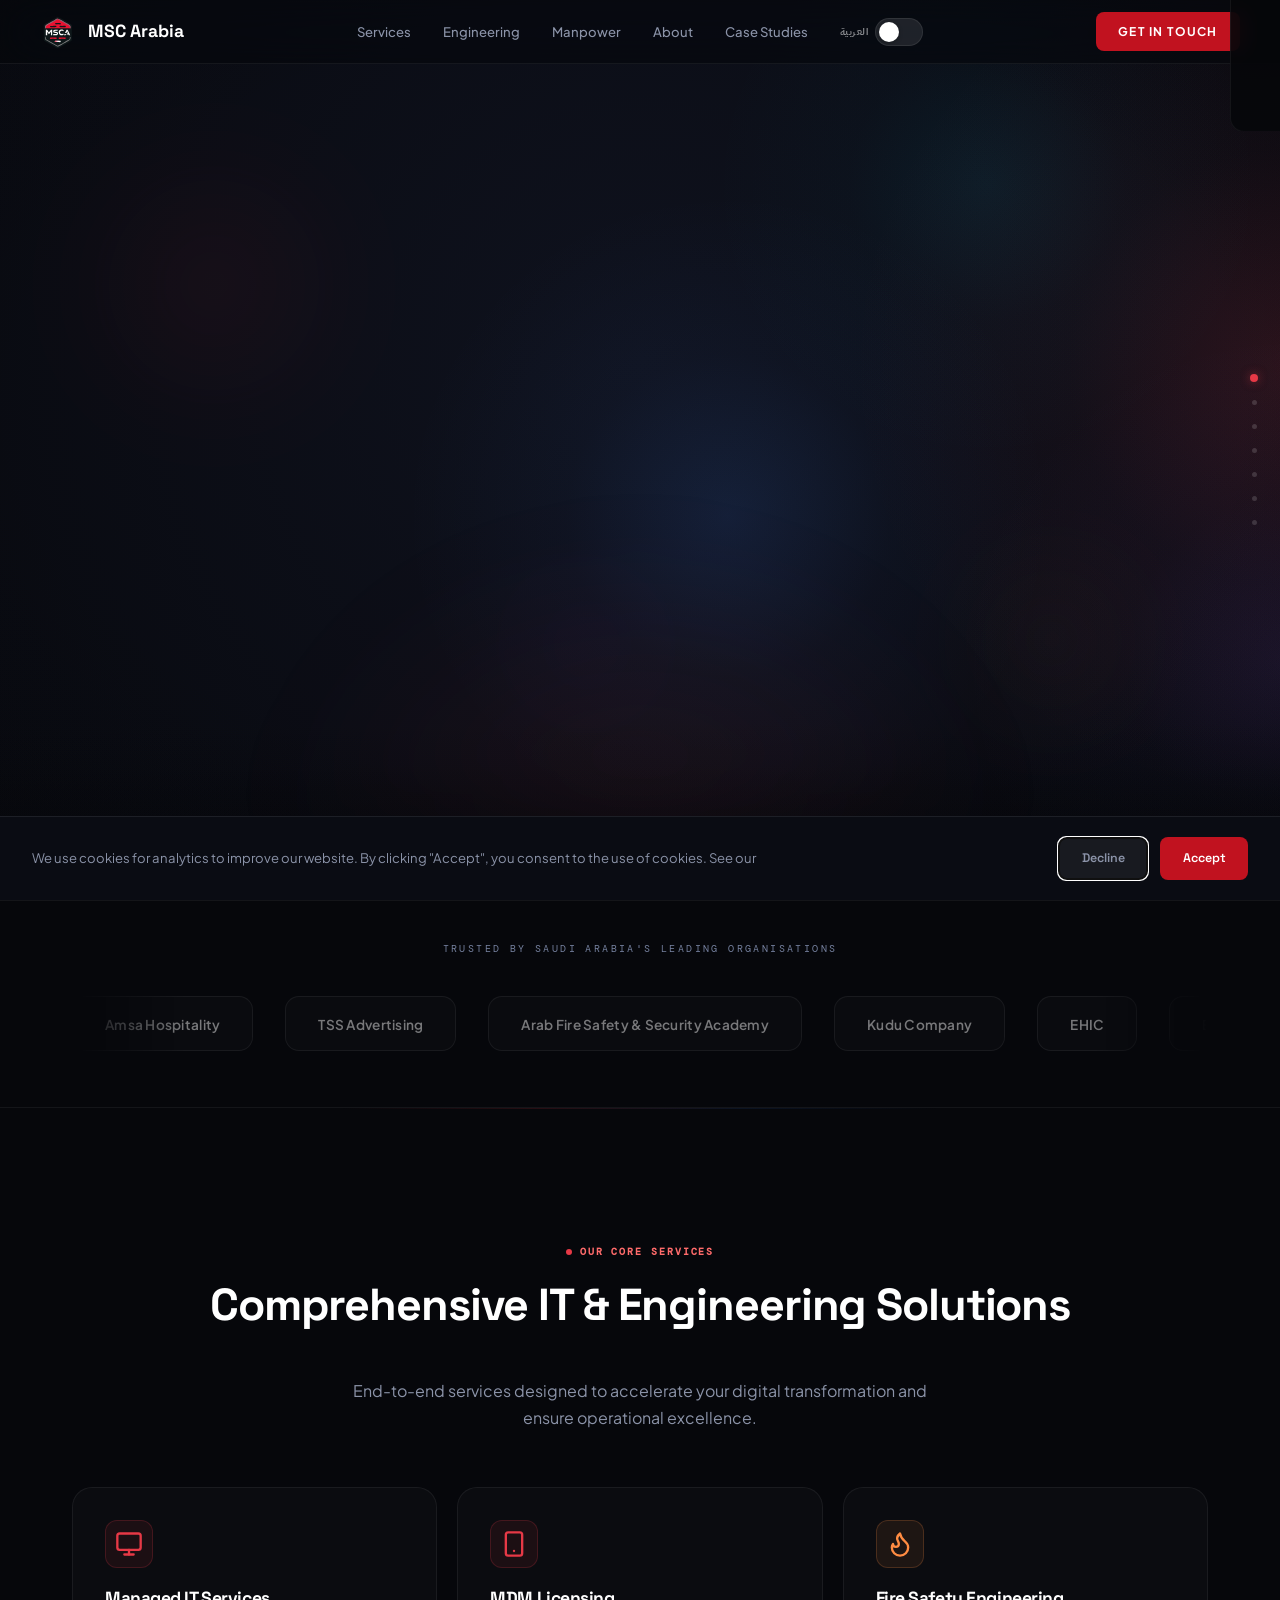
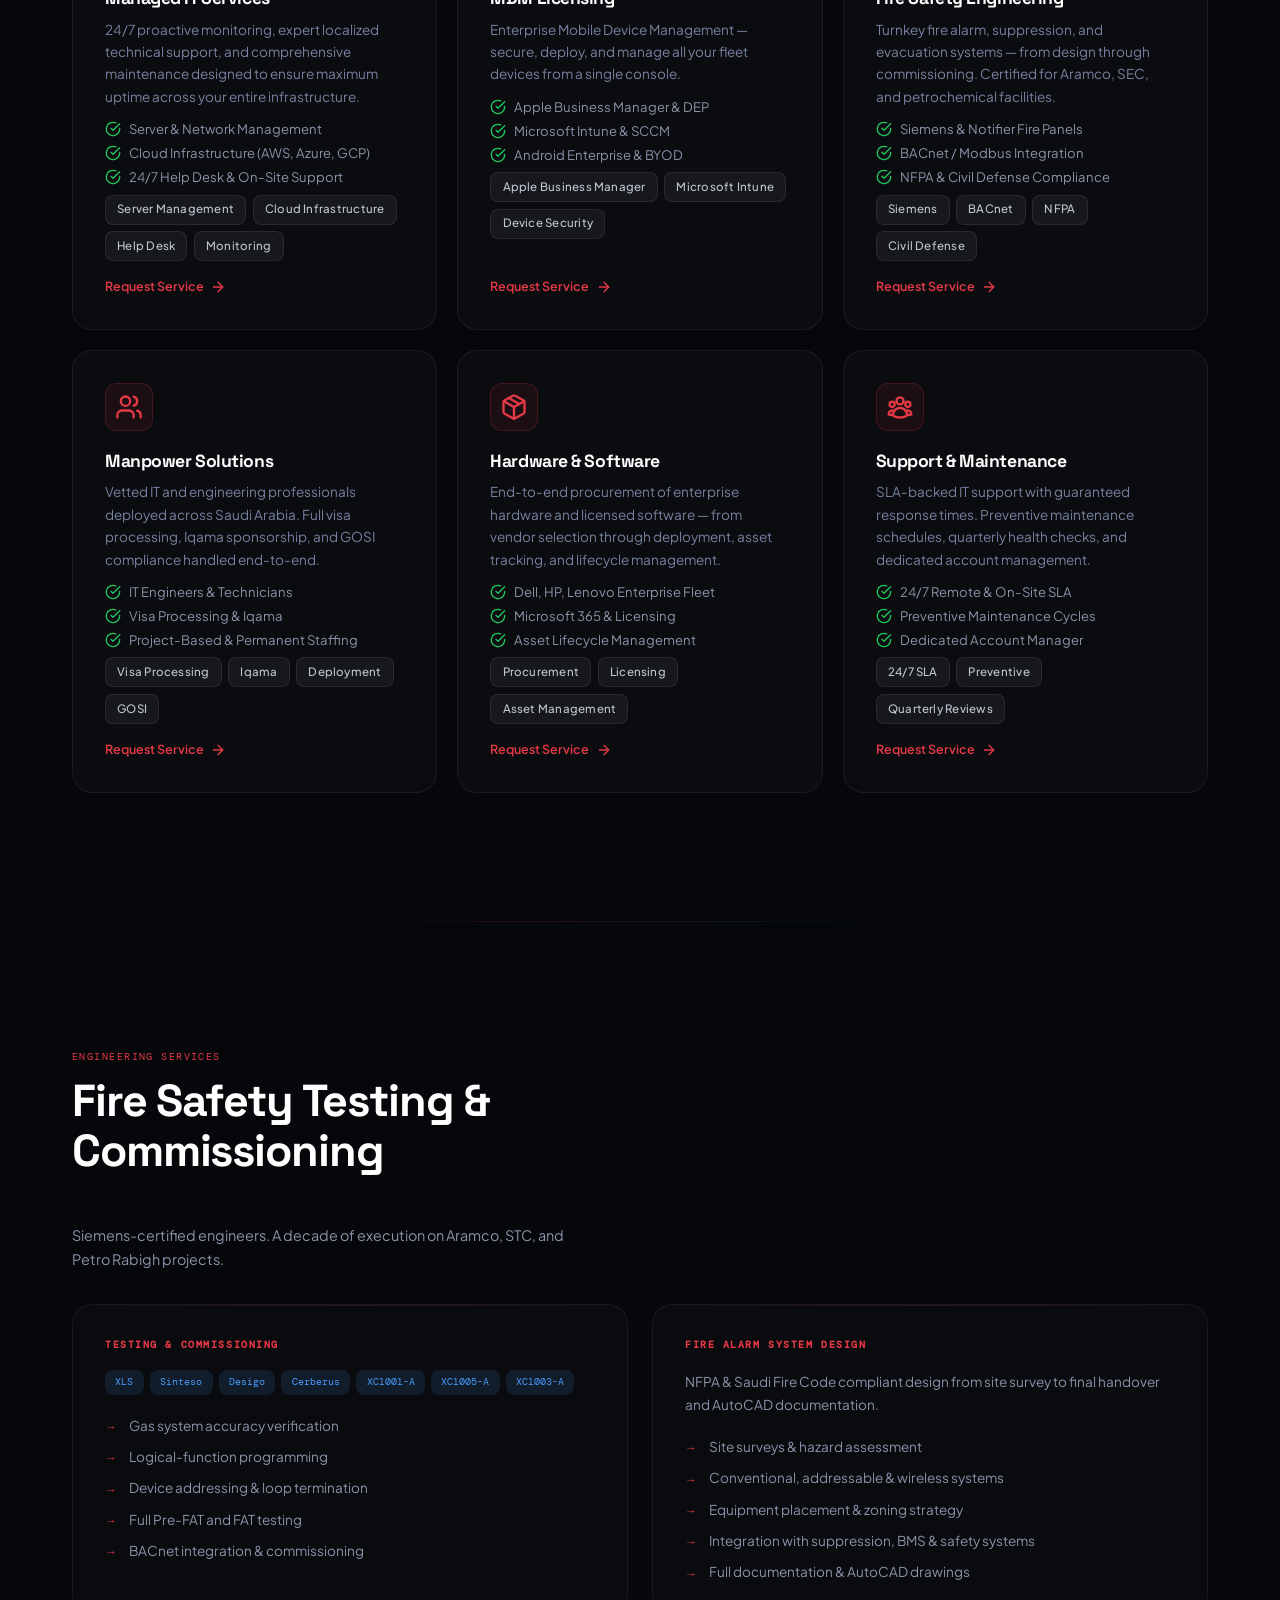
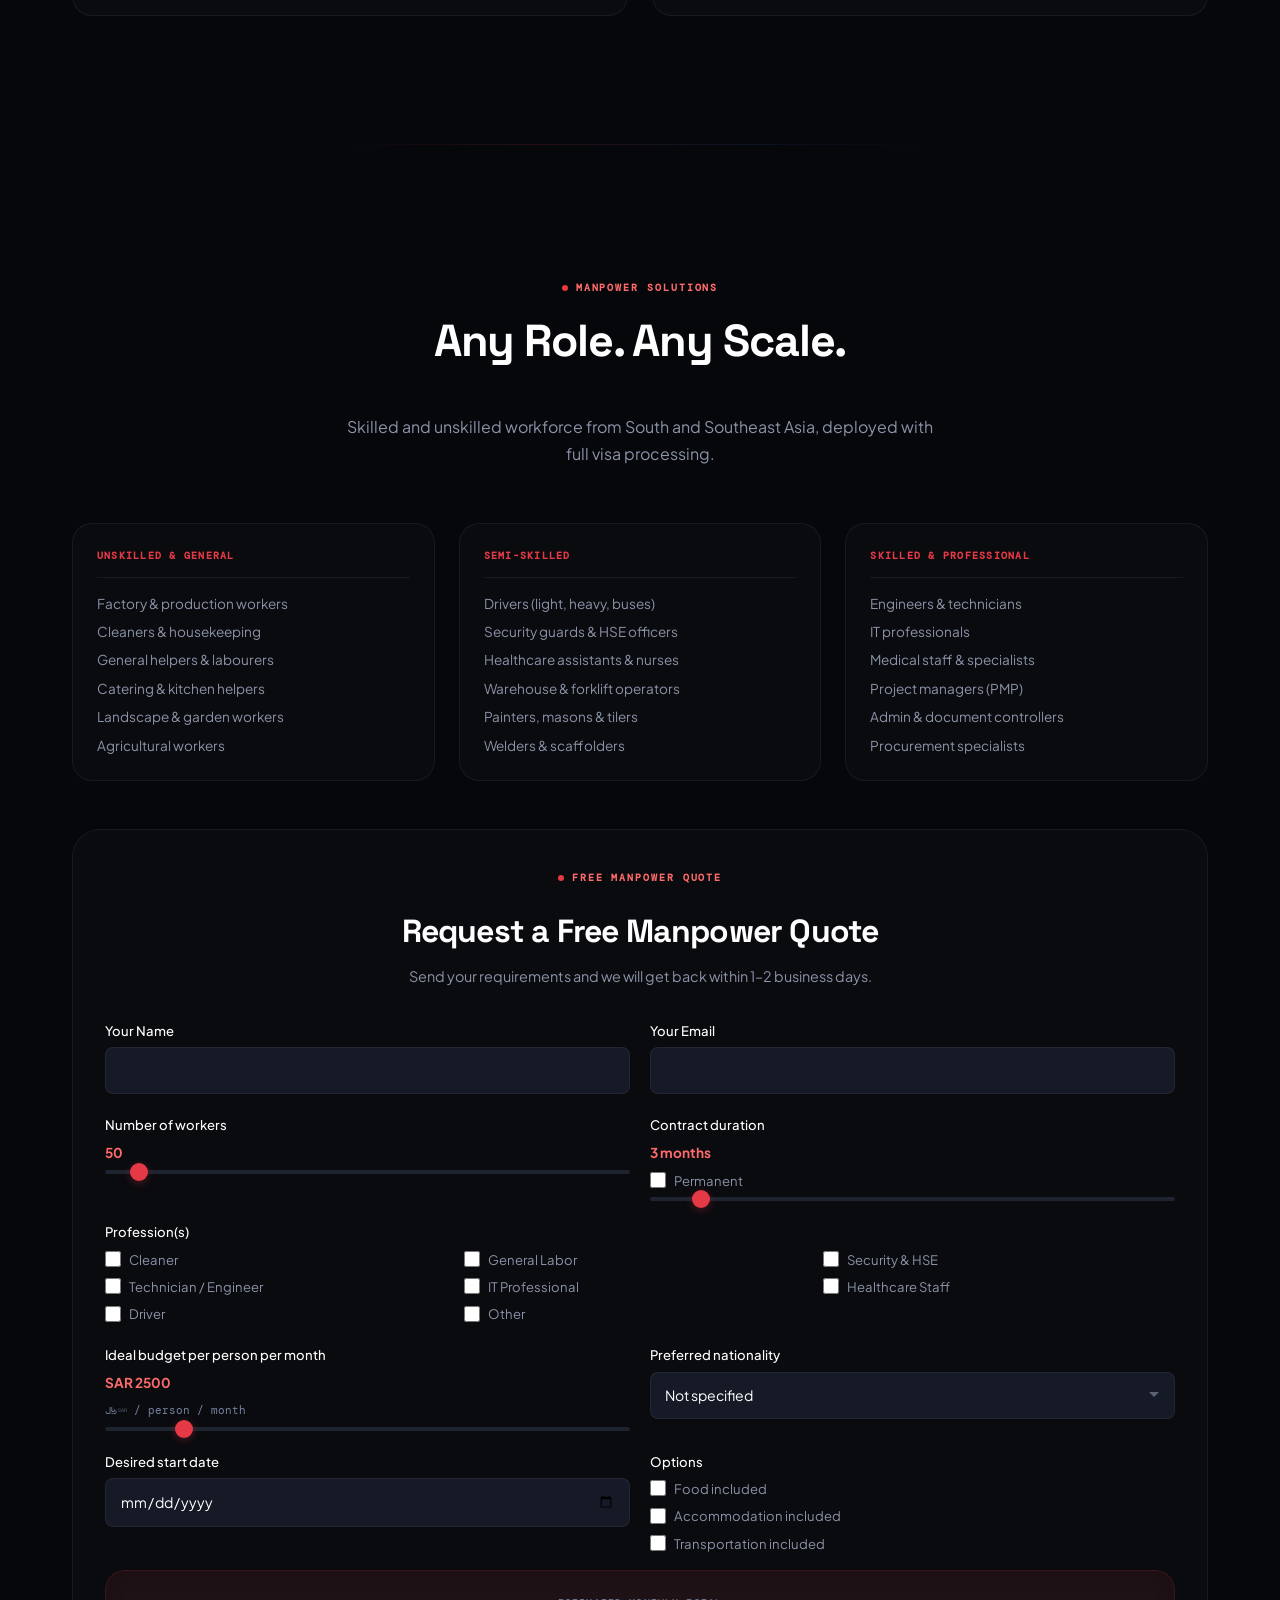
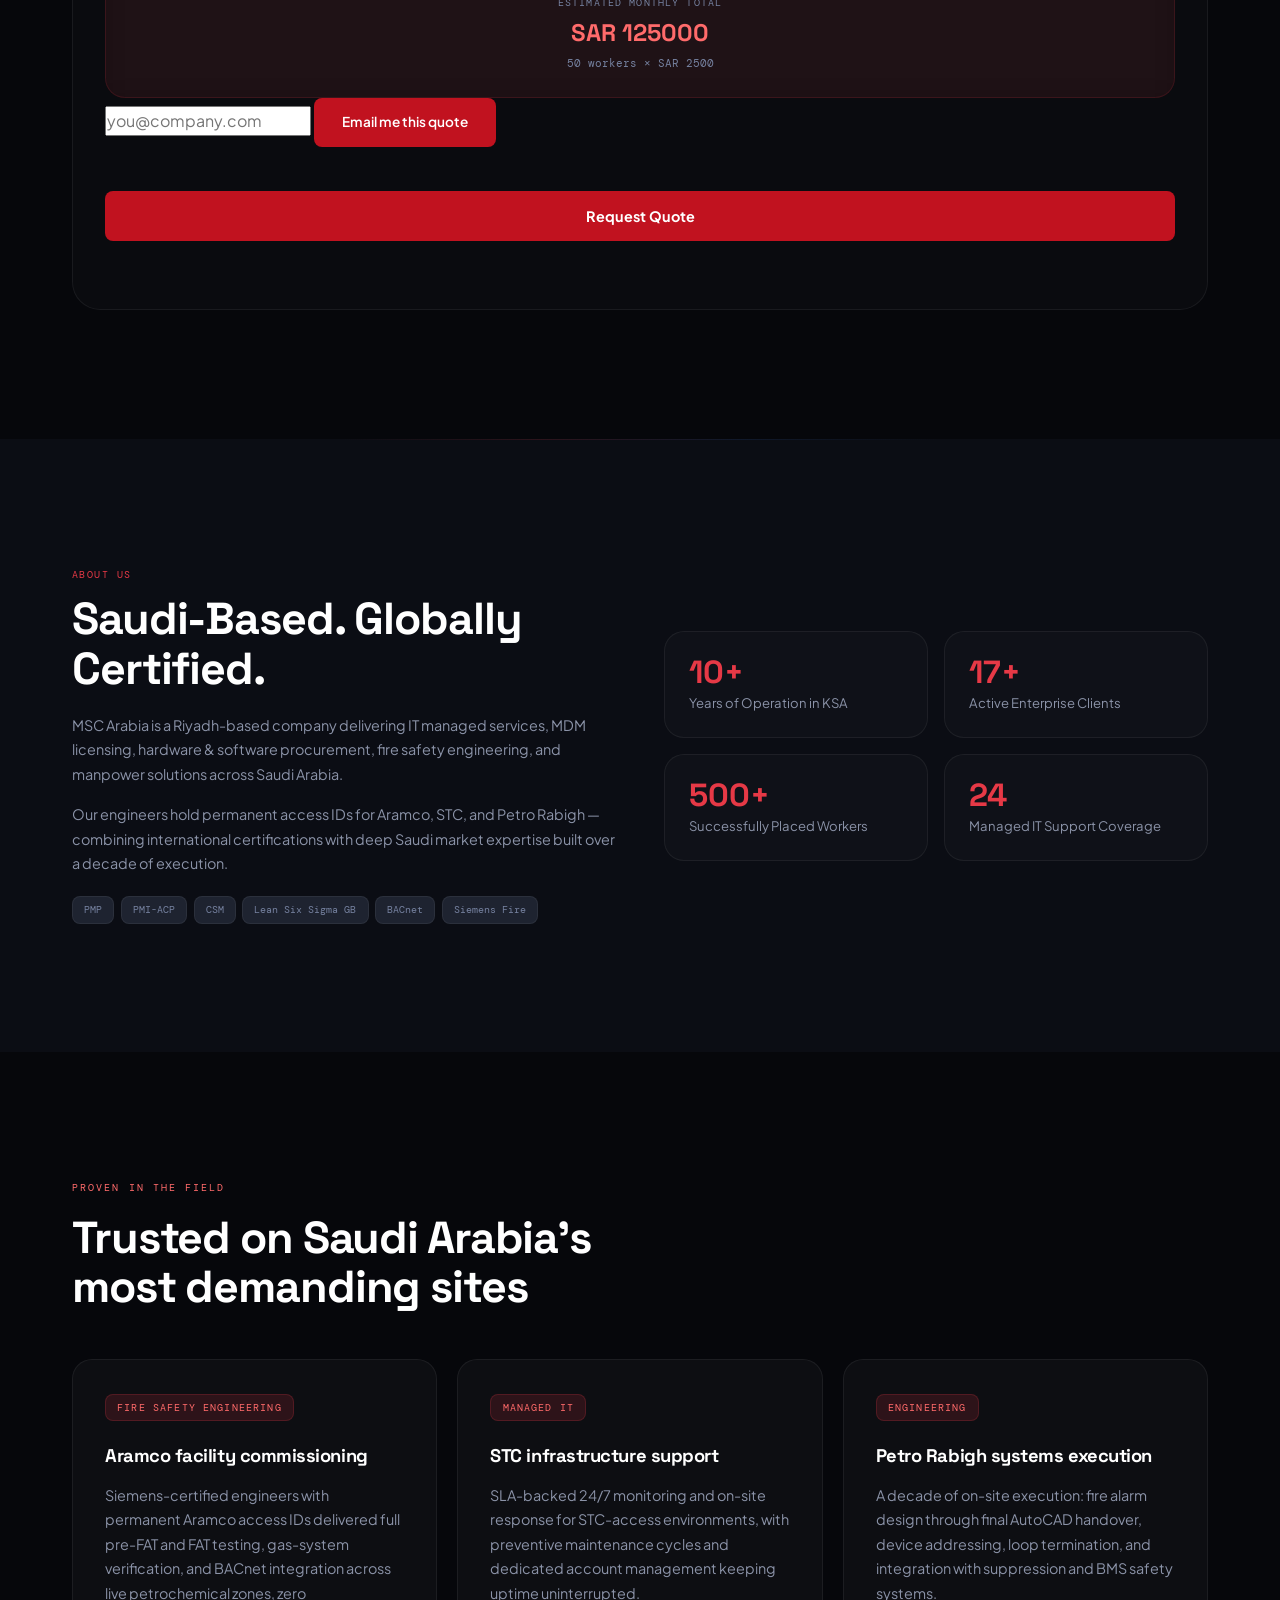
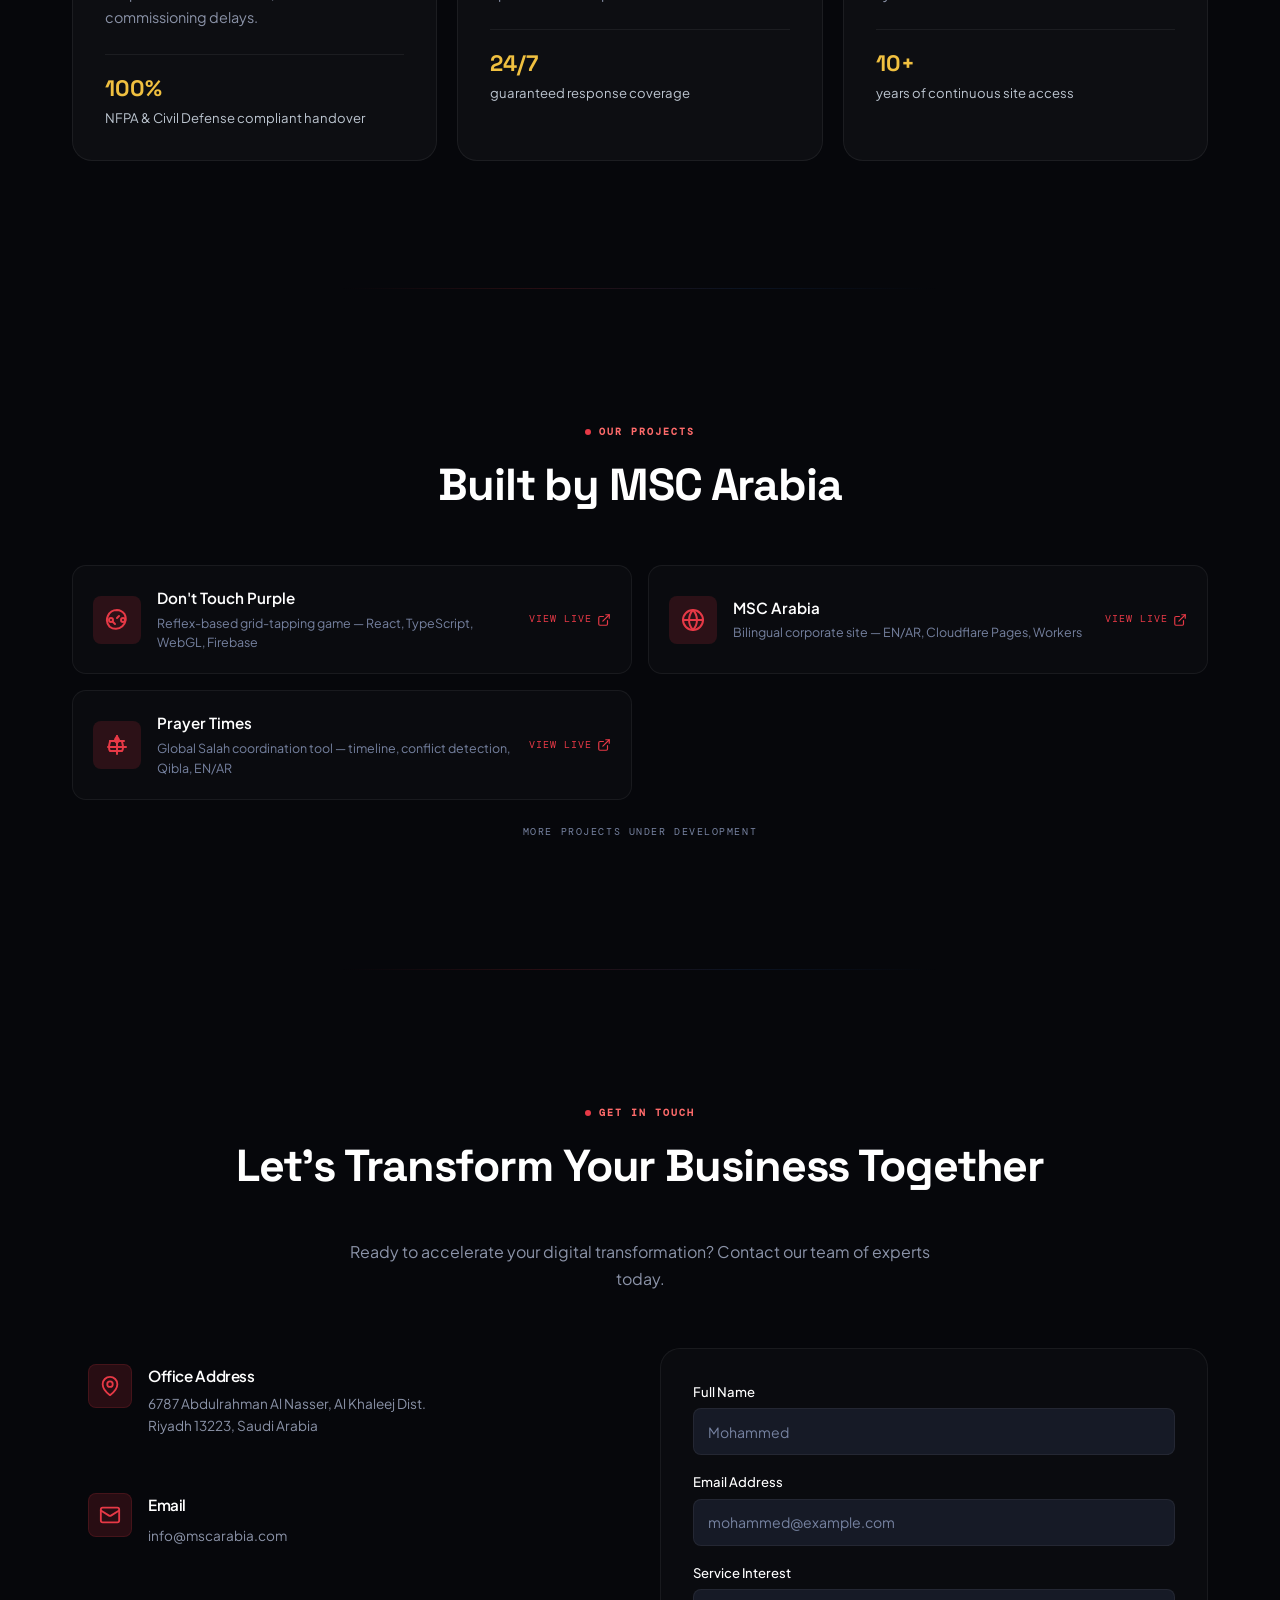
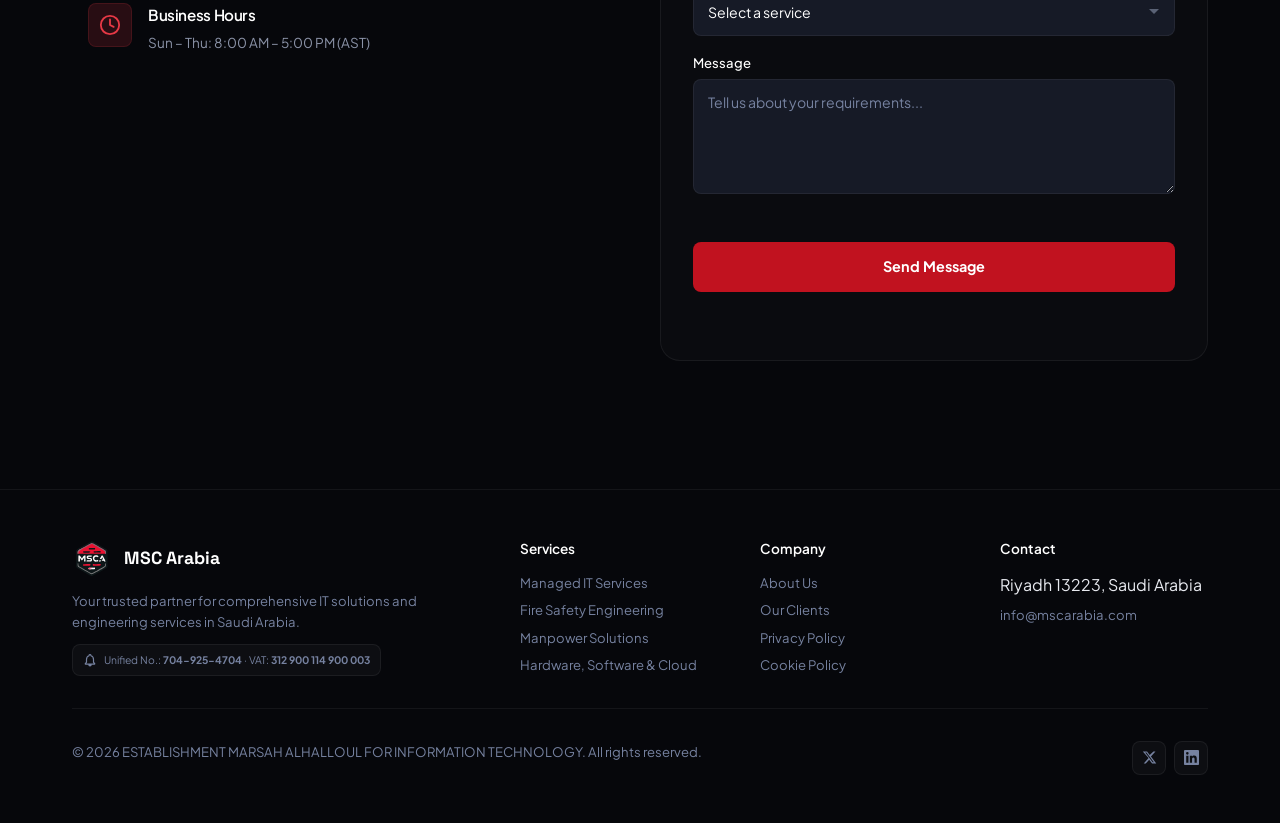
==== commit ff824836: "fix: CSP-blocked JSON-LD, ReferenceError killing init, WCAG AA button contrast, cache pinning - JSON" ====
--- a/index.html
+++ b/index.html
@@ -22,6 +22,231 @@
   <link rel="alternate" hreflang="ar" href="https://mscarabia.com/?lang=ar">
   <link rel="alternate" hreflang="x-default" href="https://mscarabia.com/">
   <link rel="icon" type="image/svg+xml" href="/assets/logo.svg">
+  <!-- Structured data — static because CSP blocks inline script injection -->
+  <script type="application/ld+json">
+  {
+    "@context": "https://schema.org",
+    "@graph": [
+      {
+        "@type": "ProfessionalService",
+        "@id": "https://mscarabia.com/#organization",
+        "name": "MSC Arabia",
+        "alternateName": "ESTABLISHMENT MARSAH ALHALLOUL FOR INFORMATION TECHNOLOGY",
+        "url": "https://mscarabia.com",
+        "logo": {
+          "@type": "ImageObject",
+          "url": "https://mscarabia.com/assets/logo.svg",
+          "width": 120,
+          "height": 120
+        },
+        "image": "https://mscarabia.com/assets/og-image.jpg",
+        "description": "Managed IT Services, MDM Licensing, Fire Safety Engineering, Manpower Solutions, and IT Hardware Procurement in Riyadh, Saudi Arabia.",
+        "foundingDate": "2024",
+        "founders": [
+          {
+            "@type": "Person",
+            "name": "MSC Arabia Management"
+          }
+        ],
+        "address": {
+          "@type": "PostalAddress",
+          "streetAddress": "6787 Abdulrahman Al Nasser, Al Khaleej Dist.",
+          "addressLocality": "Riyadh",
+          "addressRegion": "Riyadh",
+          "postalCode": "13223",
+          "addressCountry": "SA"
+        },
+        "geo": {
+          "@type": "GeoCoordinates",
+          "latitude": 24.7136,
+          "longitude": 46.6753
+        },
+        "areaServed": {
+          "@type": "Country",
+          "name": "Saudi Arabia"
+        },
+        "knowsAbout": [
+          "IT Services",
+          "Fire Safety Engineering",
+          "Mobile Device Management",
+          "Manpower Solutions",
+          "Hardware Procurement"
+        ],
+        "sameAs": [
+          "https://x.com/mscarabia",
+          "https://www.linkedin.com/company/mscarabia"
+        ],
+        "priceRange": "$$",
+        "openingHoursSpecification": {
+          "@type": "OpeningHoursSpecification",
+          "dayOfWeek": [
+            "Sunday",
+            "Monday",
+            "Tuesday",
+            "Wednesday",
+            "Thursday"
+          ],
+          "opens": "08:00",
+          "closes": "17:00"
+        },
+        "contactPoint": [
+          {
+            "@type": "ContactPoint",
+            "email": "info@mscarabia.com",
+            "telephone": "+966551675320",
+            "contactType": "customer service",
+            "areaServed": "SA",
+            "availableLanguage": [
+              "English",
+              "Arabic"
+            ]
+          }
+        ],
+        "hasOfferCatalog": {
+          "@type": "OfferCatalog",
+          "name": "MSC Arabia Services",
+          "itemListElement": [
+            {
+              "@type": "Offer",
+              "itemOffered": {
+                "@type": "Service",
+                "name": "Managed IT Services",
+                "description": "24/7 proactive monitoring, expert localized technical support, and comprehensive maintenance.",
+                "provider": {
+                  "@id": "https://mscarabia.com/#organization"
+                }
+              }
+            },
+            {
+              "@type": "Offer",
+              "itemOffered": {
+                "@type": "Service",
+                "name": "MDM Licensing",
+                "description": "Enterprise Mobile Device Management — Apple Business Manager, Microsoft Intune, Android Enterprise.",
+                "provider": {
+                  "@id": "https://mscarabia.com/#organization"
+                }
+              }
+            },
+            {
+              "@type": "Offer",
+              "itemOffered": {
+                "@type": "Service",
+                "name": "Fire Safety Engineering",
+                "description": "Turnkey fire alarm, suppression, and evacuation systems — Siemens, BACnet, NFPA compliant.",
+                "provider": {
+                  "@id": "https://mscarabia.com/#organization"
+                }
+              }
+            },
+            {
+              "@type": "Offer",
+              "itemOffered": {
+                "@type": "Service",
+                "name": "Manpower Solutions",
+                "description": "Vetted IT and engineering professionals deployed across Saudi Arabia with visa processing.",
+                "provider": {
+                  "@id": "https://mscarabia.com/#organization"
+                }
+              }
+            },
+            {
+              "@type": "Offer",
+              "itemOffered": {
+                "@type": "Service",
+                "name": "Hardware & Software",
+                "description": "Enterprise procurement — Dell, HP, Lenovo fleet, Microsoft 365 licensing, asset lifecycle.",
+                "provider": {
+                  "@id": "https://mscarabia.com/#organization"
+                }
+              }
+            },
+            {
+              "@type": "Offer",
+              "itemOffered": {
+                "@type": "Service",
+                "name": "Support & Maintenance",
+                "description": "SLA-backed IT support with guaranteed response times and preventive maintenance.",
+                "provider": {
+                  "@id": "https://mscarabia.com/#organization"
+                }
+              }
+            }
+          ]
+        }
+      },
+      {
+        "@type": "WebSite",
+        "@id": "https://mscarabia.com/#website",
+        "name": "MSC Arabia",
+        "url": "https://mscarabia.com",
+        "inLanguage": [
+          "en",
+          "ar"
+        ],
+        "publisher": {
+          "@id": "https://mscarabia.com/#organization"
+        }
+      },
+      {
+        "@type": "SiteNavigationElement",
+        "name": "Navigation",
+        "url": "https://mscarabia.com",
+        "hasPart": [
+          {
+            "@type": "SiteNavigationElement",
+            "name": "Services",
+            "url": "https://mscarabia.com/#services"
+          },
+          {
+            "@type": "SiteNavigationElement",
+            "name": "Engineering",
+            "url": "https://mscarabia.com/#engineering"
+          },
+          {
+            "@type": "SiteNavigationElement",
+            "name": "Manpower",
+            "url": "https://mscarabia.com/#manpower"
+          },
+          {
+            "@type": "SiteNavigationElement",
+            "name": "About",
+            "url": "https://mscarabia.com/#about"
+          },
+          {
+            "@type": "SiteNavigationElement",
+            "name": "Contact",
+            "url": "https://mscarabia.com/#contact"
+          }
+        ]
+      },
+      {
+        "@type": "BreadcrumbList",
+        "itemListElement": [
+          {
+            "@type": "ListItem",
+            "position": 1,
+            "name": "Home",
+            "item": "https://mscarabia.com/"
+          },
+          {
+            "@type": "ListItem",
+            "position": 2,
+            "name": "Services",
+            "item": "https://mscarabia.com/#services"
+          },
+          {
+            "@type": "ListItem",
+            "position": 3,
+            "name": "Contact",
+            "item": "https://mscarabia.com/#contact"
+          }
+        ]
+      }
+    ]
+  }
+  </script>
+
   <link rel="preload" as="image" href="/assets/logo.svg" type="image/svg+xml">
 
   <!-- Open Graph -->
@@ -33,7 +258,7 @@
   <meta property="og:image:width" content="1200">
   <meta property="og:image:height" content="630">
 
-  <meta name="twitter:card" content="summary_large_image">
+  <meta name="twitter:card" content="summary_large_image">
   <meta name="twitter:title" content="MSC Arabia — IT Services, Fire Safety & Manpower Solutions">
   <meta name="twitter:description" content="Riyadh's leading provider of Managed IT Services, Fire Safety Engineering, and Manpower Solutions.">
   <meta name="twitter:url" content="https://mscarabia.com/">
@@ -72,10 +297,11 @@
     <symbol id="i-language" viewBox="0 0 24 24" fill="none" stroke="currentColor" stroke-width="2" stroke-linecap="round" stroke-linejoin="round"><circle cx="12" cy="12" r="10"/><path d="M2 12h20"/><path d="M12 2a15.3 15.3 0 0 1 4 10 15.3 15.3 0 0 1-4 10 15.3 15.3 0 0 1-4-10 15.3 15.3 0 0 1 4-10z"/></symbol>
     <symbol id="i-mosque" viewBox="0 0 24 24" fill="none" stroke="currentColor" stroke-width="2" stroke-linecap="round" stroke-linejoin="round"><path d="M12 3v18"/><path d="M5 8h14"/><path d="M3 14h18"/><path d="M5 8c0 2-1 3-1 6s1 4 1 4h12s1-1 1-4-1-4-1-6"/><path d="M12 3c0 1-2 2-2 4s2 3 2 3 2-2 2-3-2-3-2-4z"/></symbol>
     <symbol id="i-open-in-new" viewBox="0 0 24 24" fill="none" stroke="currentColor" stroke-width="2" stroke-linecap="round" stroke-linejoin="round"><path d="M15 3h6v6"/><path d="M10 14 21 3"/><path d="M18 13v6a2 2 0 0 1-2 2H5a2 2 0 0 1-2-2V8a2 2 0 0 1 2-2h6"/></symbol>
-  </svg>
+  </svg>
   </noscript>
 
-  <script src="/assets/js/inline-turnstile.min.js"></script>
+  <!-- defer: this only attaches a pointerdown listener, nothing needed for first paint -->
+  <script src="/assets/js/inline-turnstile.min.js" defer></script>
 
   <style>:root {
 --bg-deep: #06070b;
@@ -85,6 +311,11 @@
 --bg-muted: #1e2330;
 --accent: #e63946;
 --accent-hover: #b52833;
+/* Solid fill used wherever white text sits on the accent.
+   #e63946 only reaches 4.17:1 against white — below WCAG AA.
+   #c1121f gives 6.22:1 and still reads as the same brand red. */
+--accent-solid: #c1121f;
+--accent-solid-hover: #a10e1a;
 --accent-soft: #ff6b6b;
 --accent-glow: rgba(230, 57, 70, 0.15);
 --blue: #4a9eff;
@@ -279,9 +510,9 @@
 .nav-links a:hover::after, .nav-links a.active::after { width: 100%; }
 .nav-cta {
 display: none;
-background: var(--accent);
+background: var(--accent-solid);
       color: #fff;
-      font-size: 0.75rem;
+      font-size: 0.75rem;
 font-weight: 700;
 text-transform: uppercase;
 letter-spacing: 0.1em;
@@ -290,7 +521,7 @@
 transition: background var(--fast), transform var(--fast);
 }
 @media (min-width: 1024px) { .nav-cta { display: inline-flex; } }
-.nav-cta:hover { background: var(--accent-hover); transform: translateY(-1px); }
+.nav-cta:hover { background: var(--accent-solid-hover); transform: translateY(-1px); }
 .lang-toggle {
 display: flex;
 align-items: center;
@@ -500,7 +731,7 @@
 0%, 100% { left: -100%; }
 50% { left: 100%; }
 }
-
+
 .hero-scroll-chevron {
 width: 16px;
 height: 16px;
@@ -576,15 +807,15 @@
 transition: all var(--fast) var(--ease);
 }
 .btn-primary {
-      background: var(--accent);
+      background: var(--accent-solid);
       color: #fff;
       box-shadow: 0 0 0 0 var(--accent-glow);
       }
 .btn-primary:hover {
-      background: var(--accent-hover);
+      background: var(--accent-solid-hover);
       box-shadow: 0 0 30px rgba(230, 57, 70, 0.25), 0 0 60px rgba(230, 57, 70, 0.1);
       transform: translateY(-2px);
-      }
+      }
 .btn-ghost {
 border: 1px solid var(--border-hover);
 color: var(--text-secondary);
@@ -1222,13 +1453,13 @@
 transition: all var(--fast);
 }
 .budget-btn.active {
-background: var(--accent);
-border-color: var(--accent);
+background: var(--accent-solid);
+border-color: var(--accent-solid);
 color: #fff;
 }
 .btn-submit {
       width: 100%;
-      background: var(--accent);
+      background: var(--accent-solid);
 color: #fff;
 font-weight: 700;
 font-size: 0.9rem;
@@ -1894,7 +2125,7 @@
 .hero-stats { gap: 1rem; }
 .stat-val { font-size: 1.4rem; }
 }
-
+
 /* Cookie consent banner */
 .cookie-banner{position:fixed;bottom:0;left:0;right:0;z-index:10000;background:rgba(11,13,20,0.97);backdrop-filter:blur(16px);-webkit-backdrop-filter:blur(16px);border-top:1px solid rgba(255,255,255,0.08);padding:1.25rem 2rem;display:none;align-items:center;gap:1.5rem;flex-wrap:wrap}
 .cookie-banner.show{display:flex}
@@ -1902,7 +2133,7 @@
 .cookie-banner p a{color:var(--accent);text-decoration:underline}
 .cookie-btns{display:flex;gap:.75rem;flex-shrink:0}
 .cookie-btns button{font-family:var(--font-display);font-size:.78rem;font-weight:600;padding:.65rem 1.4rem;border-radius:8px;border:none;cursor:pointer;transition:all .2s ease}
-.cookie-accept{background:var(--accent);color:#fff}.cookie-accept:hover{background:var(--accent-hover)}
+.cookie-accept{background:var(--accent-solid);color:#fff}.cookie-accept:hover{background:var(--accent-solid-hover)}
 .cookie-deny{background:rgba(255,255,255,0.06);color:var(--text-secondary);border:1px solid rgba(255,255,255,0.1) !important}.cookie-deny:hover{background:rgba(255,255,255,0.1)}
 @media(max-width:639px){.cookie-banner{left:12px;right:12px;bottom:calc(12px + env(safe-area-inset-bottom));width:auto;max-width:none;border-radius:14px;padding:10px 12px;display:grid;grid-template-columns:1fr auto auto;gap:8px;align-items:center;font-size:.72rem;border-top:none;border:1px solid rgba(255,255,255,0.08)}.cookie-banner p{margin:0;line-height:1.35;min-width:0}.cookie-banner button{min-height:34px;padding:0 10px;font-size:.72rem;white-space:nowrap}}
 </style>
@@ -2391,5 +2622,5 @@
 <script src="/assets/js/app.js" defer></script>
 <script src="/assets/js/inline-cookie.min.js" defer></script>
 
-</body>
+</body>
 </html>
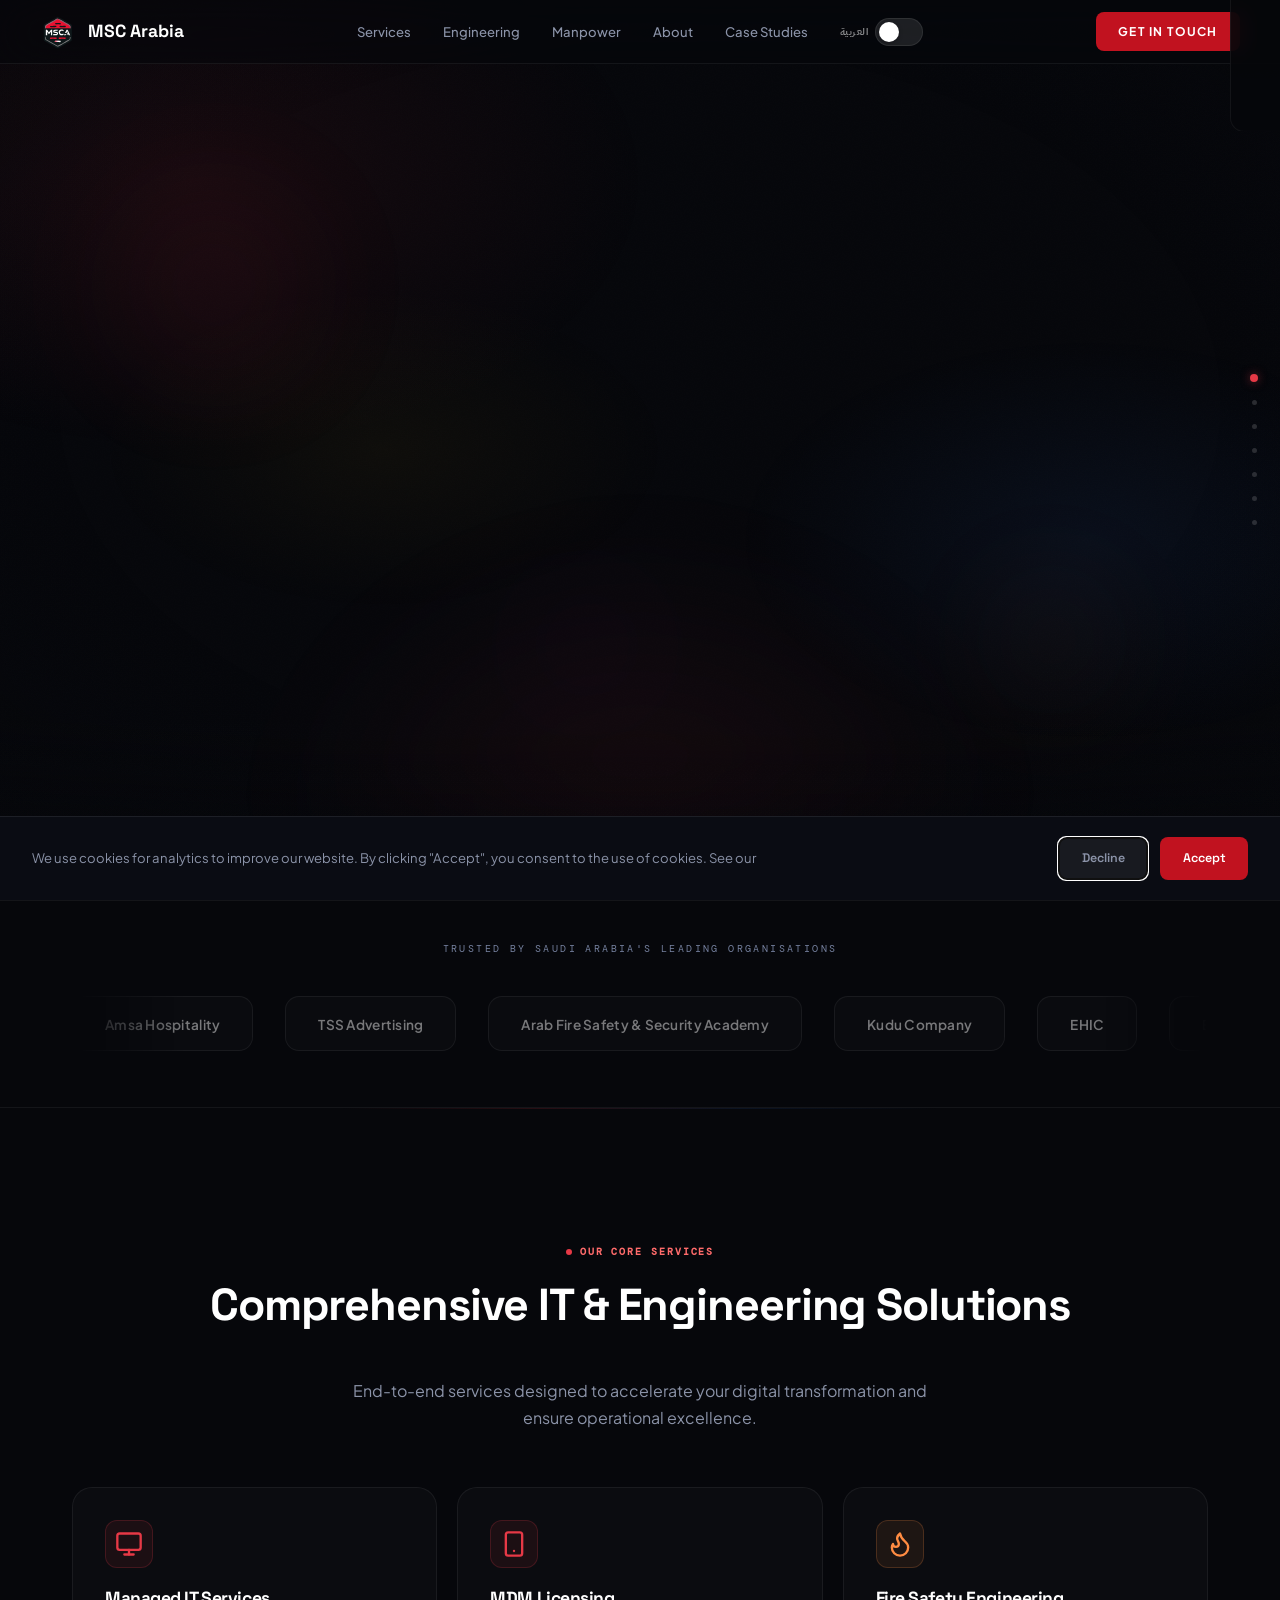
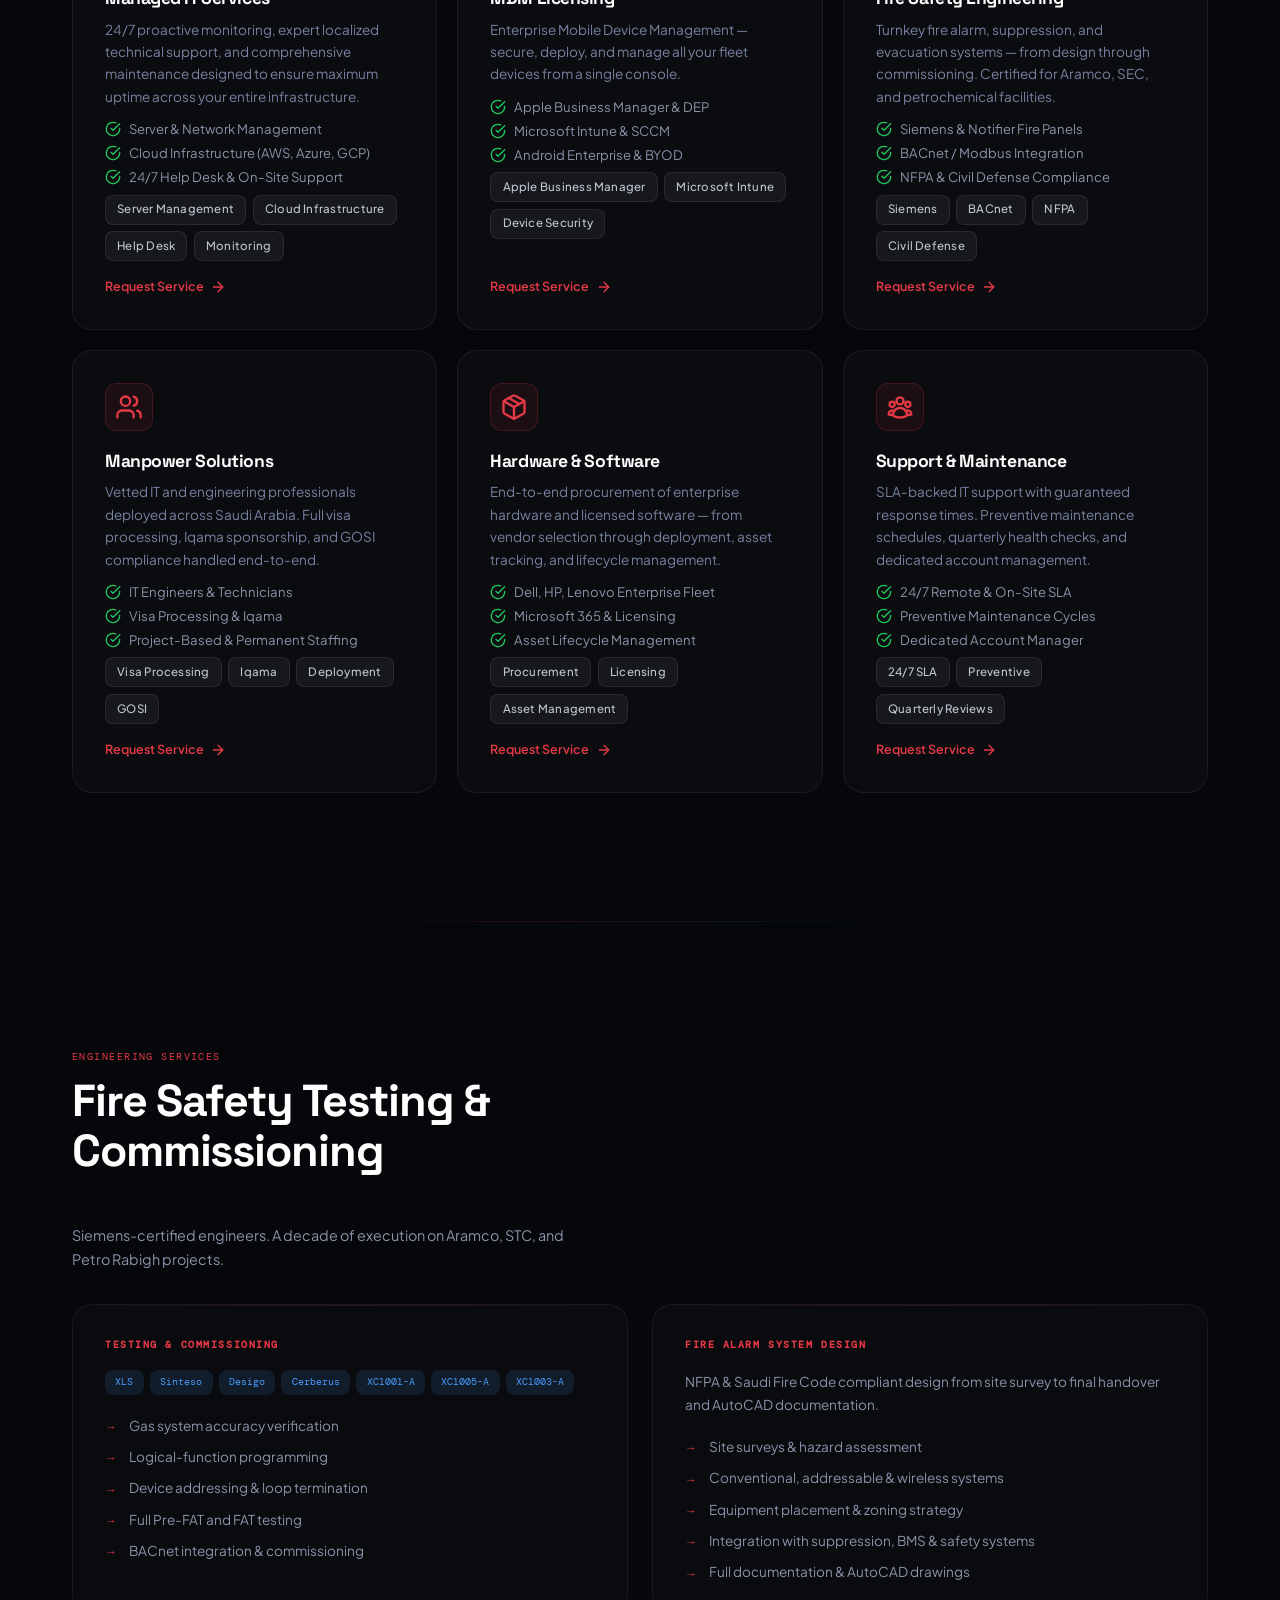
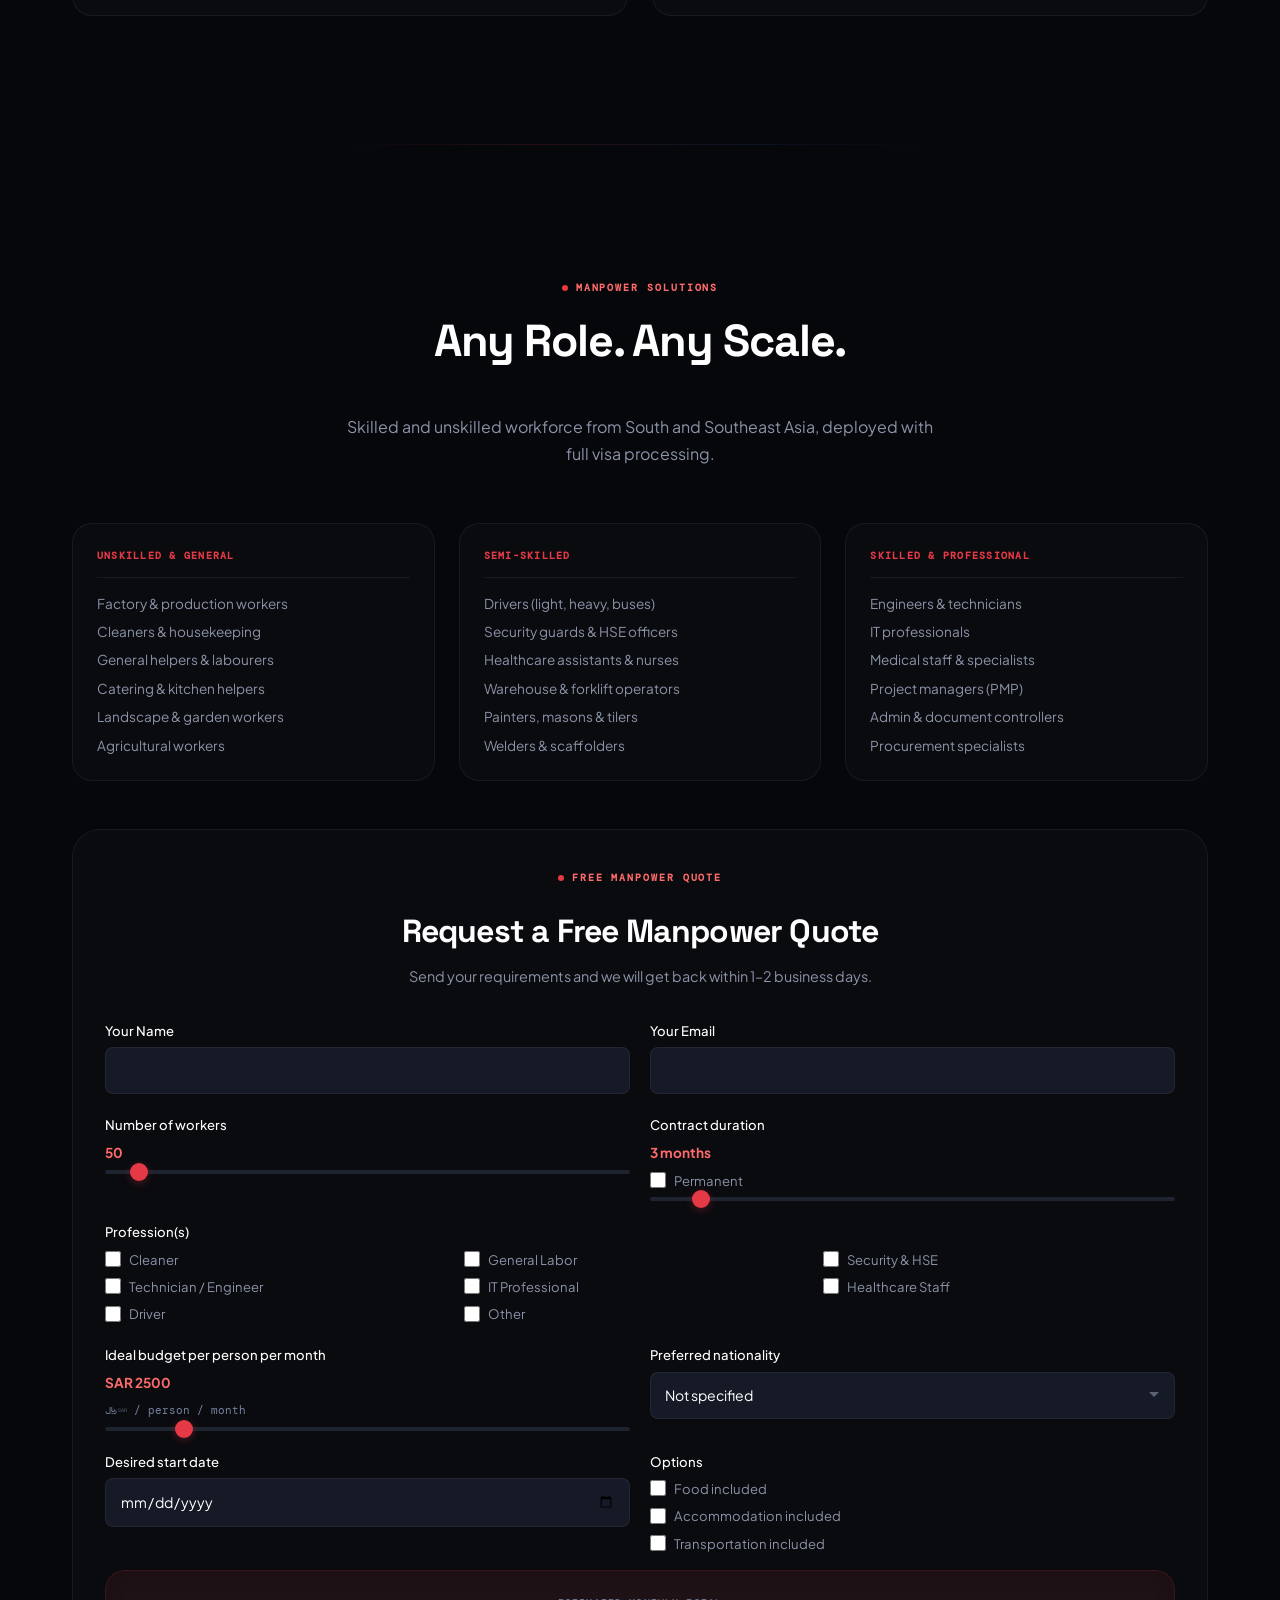
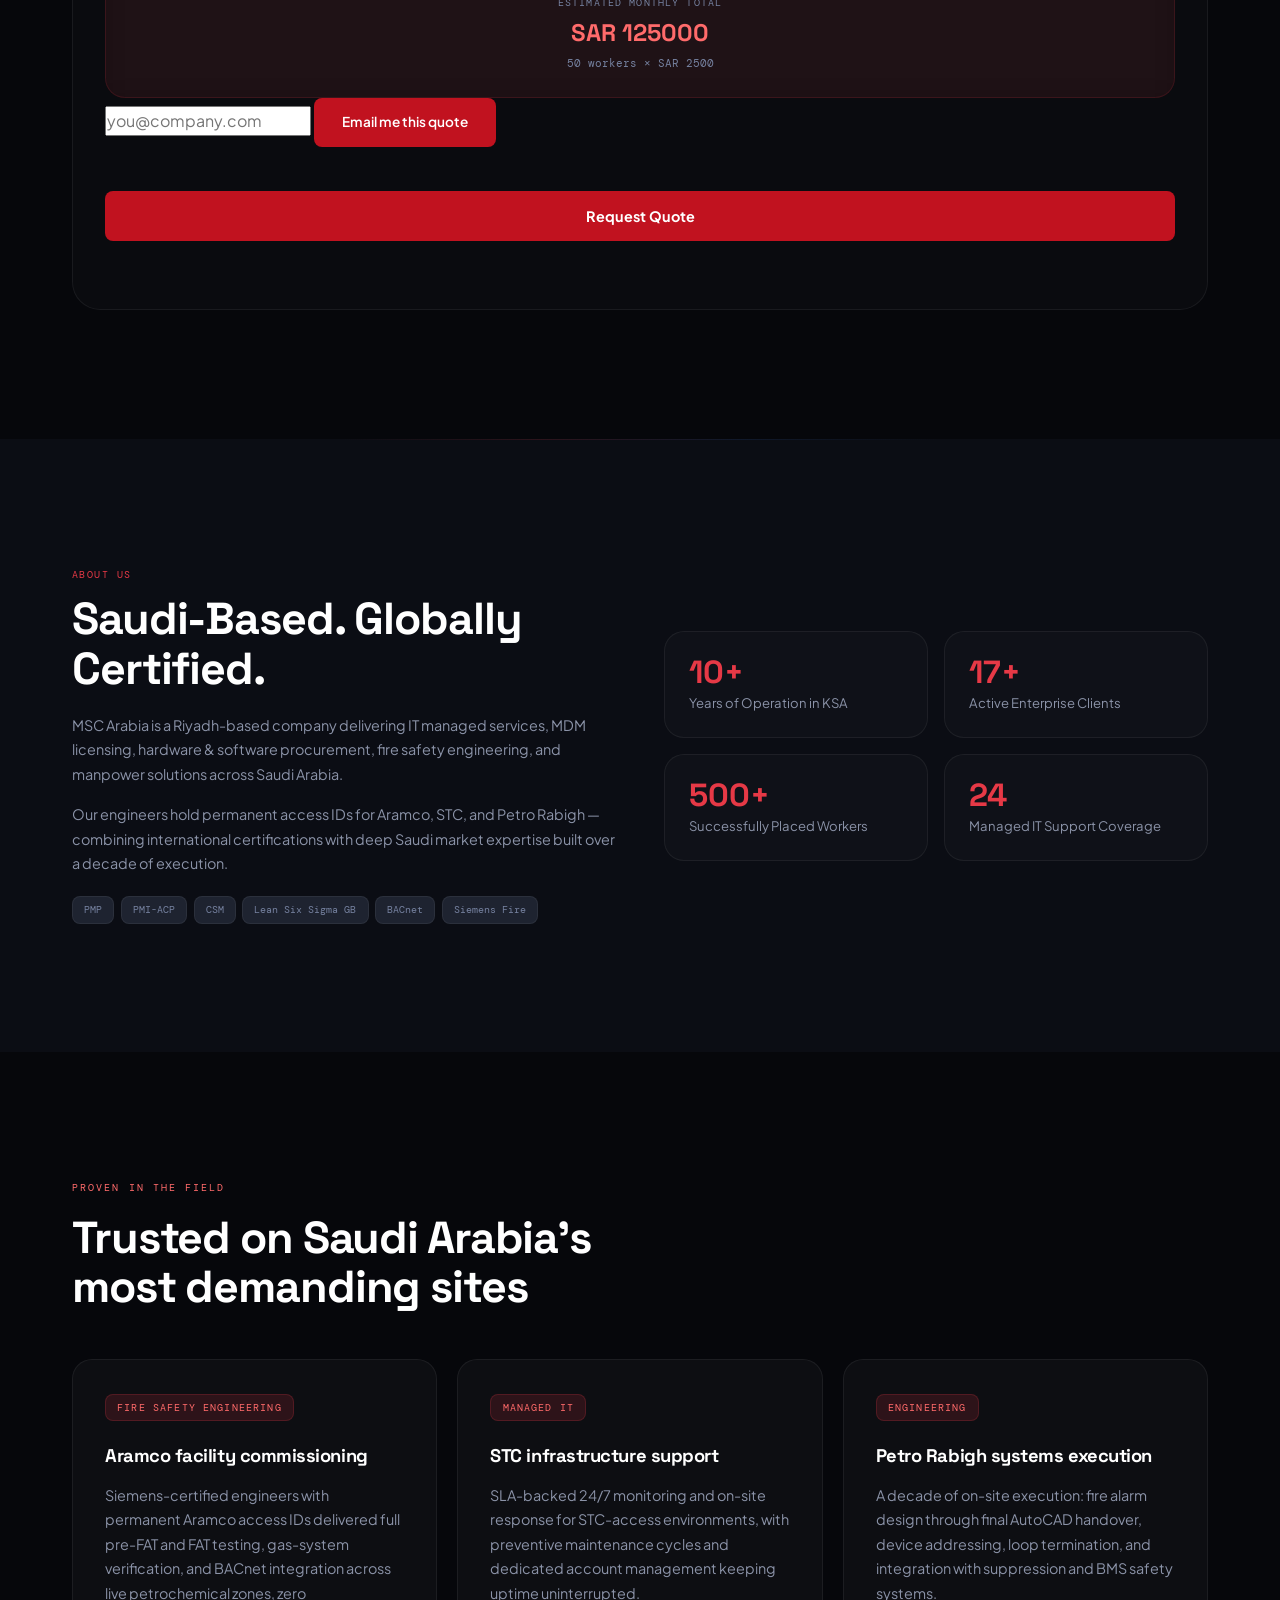
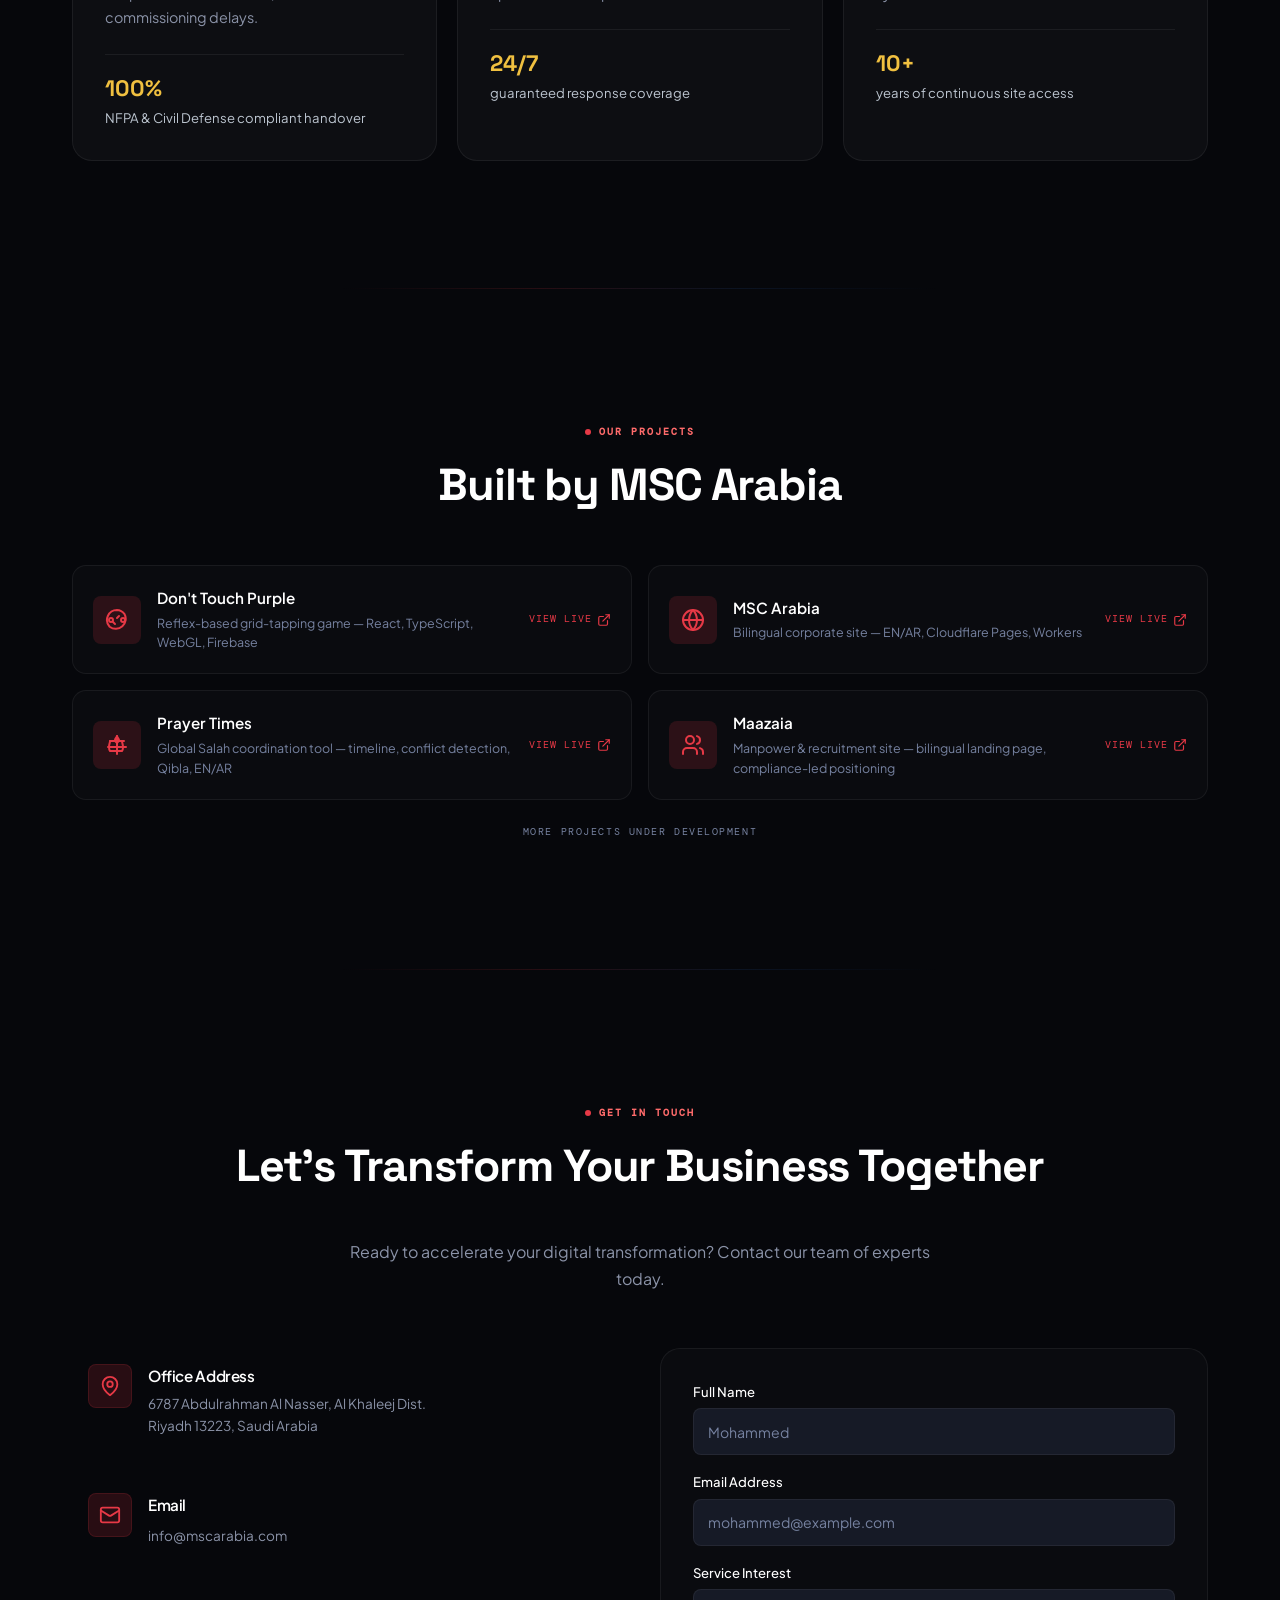
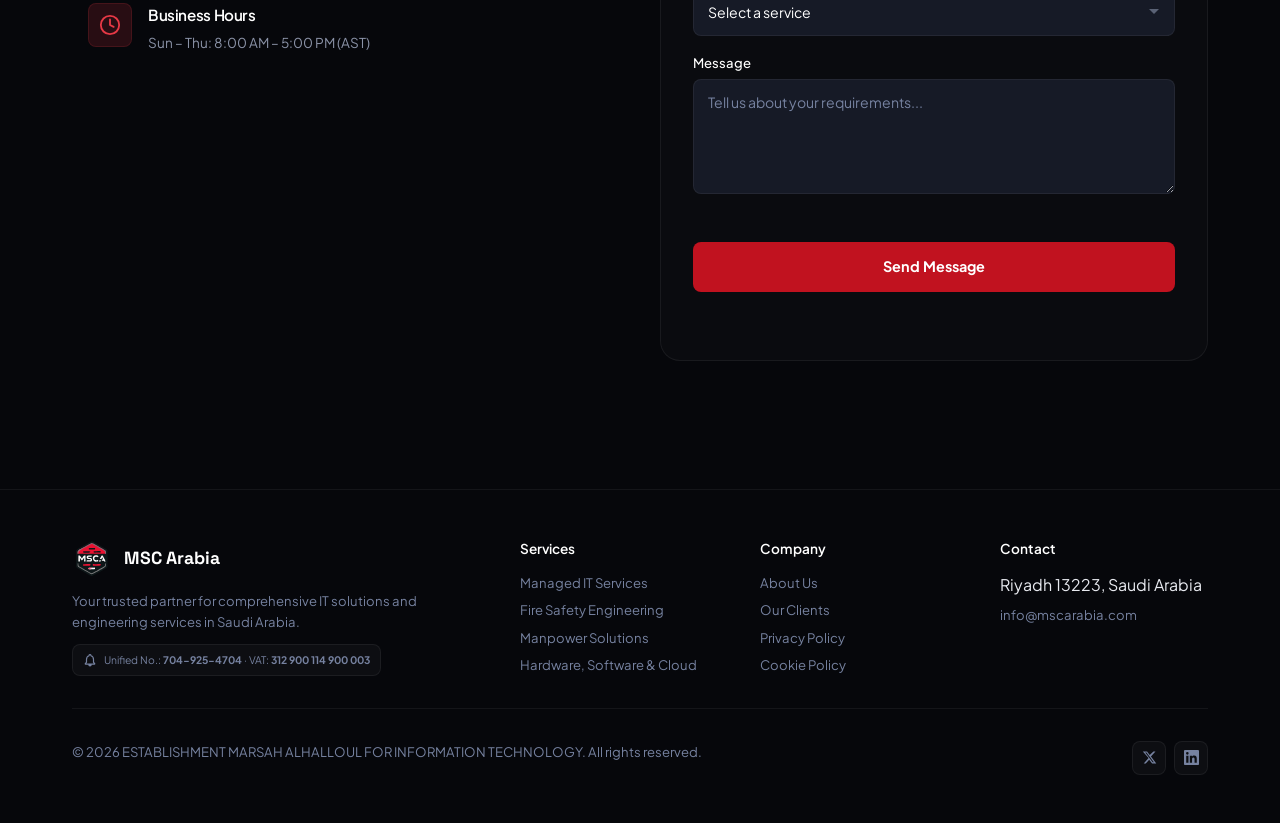
==== commit 30942abc: "feat: list Maazaia in Our Projects (backlink) and expand the README index The Projects section alrea" ====
--- a/index.html
+++ b/index.html
@@ -2499,6 +2499,11 @@
         <div class="proj-info"><div class="proj-title">Prayer Times</div><div class="proj-desc">Global Salah coordination tool — timeline, conflict detection, Qibla, EN/AR</div></div>
         <div class="proj-link"><span data-i18n="project_live">View Live</span><svg class="icon"><use href="#i-open-in-new"/></svg></div>
       </a>
+      <a href="https://maazaia.com" target="_blank" rel="noopener noreferrer" class="proj-card">
+        <div class="proj-icon"><svg class="icon"><use href="#i-groups"/></svg></div>
+        <div class="proj-info"><div class="proj-title">Maazaia</div><div class="proj-desc">Manpower &amp; recruitment site — bilingual landing page, compliance-led positioning</div></div>
+        <div class="proj-link"><span data-i18n="project_live">View Live</span><svg class="icon"><use href="#i-open-in-new"/></svg></div>
+      </a>
     </div>
     <p class="proj-note r">More projects under development</p>
   </div>
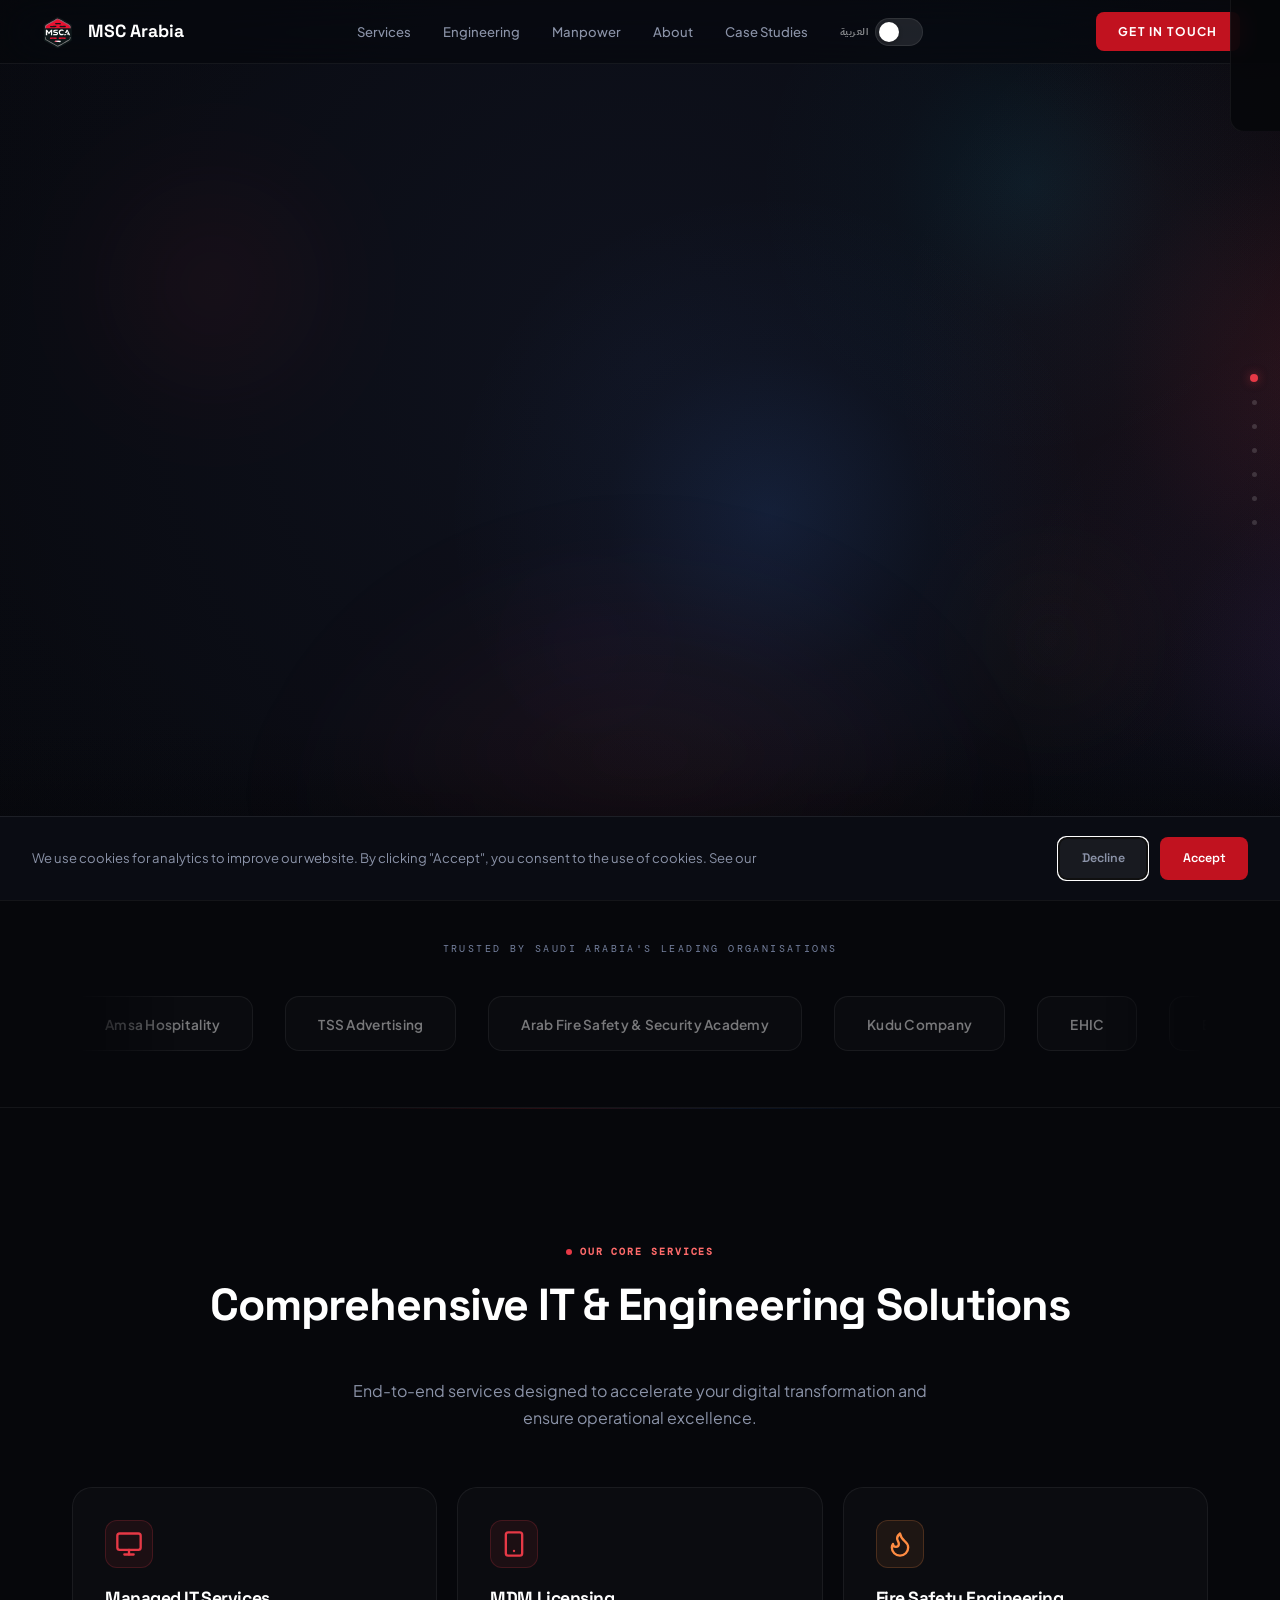
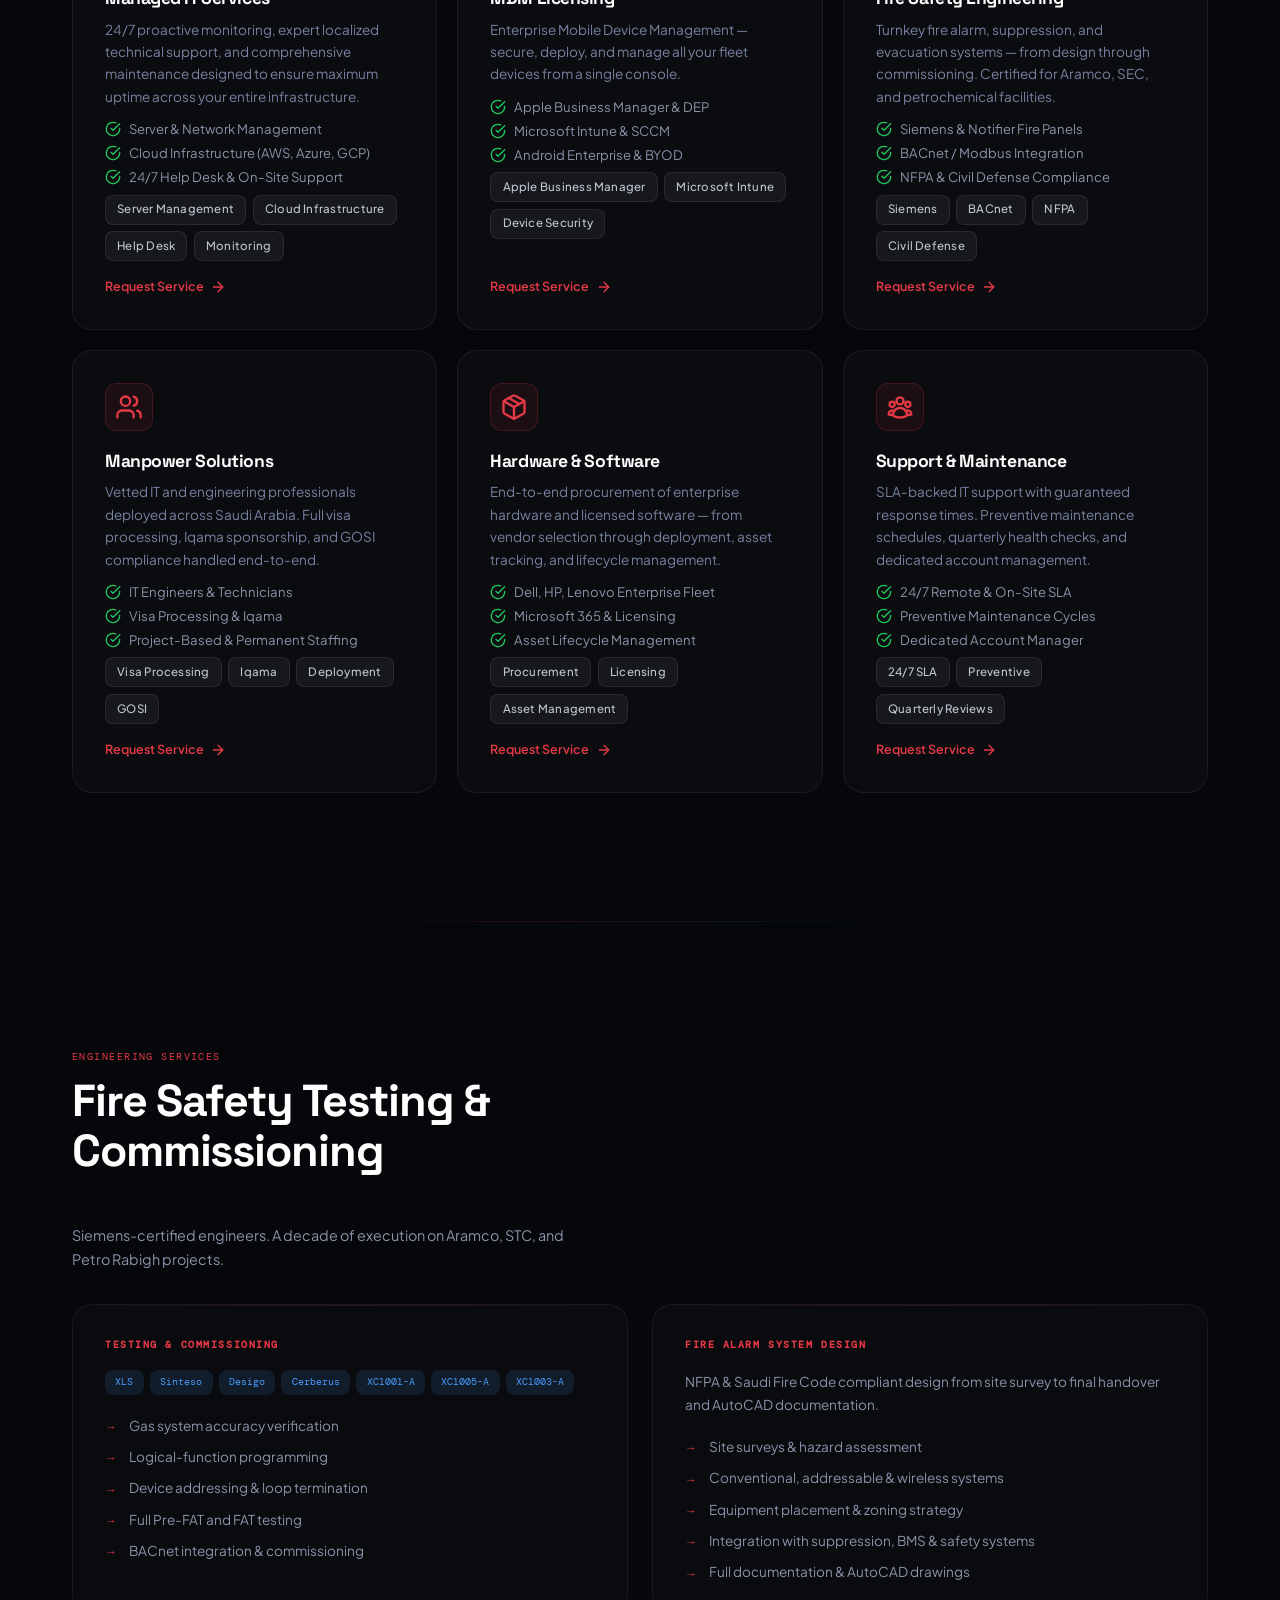
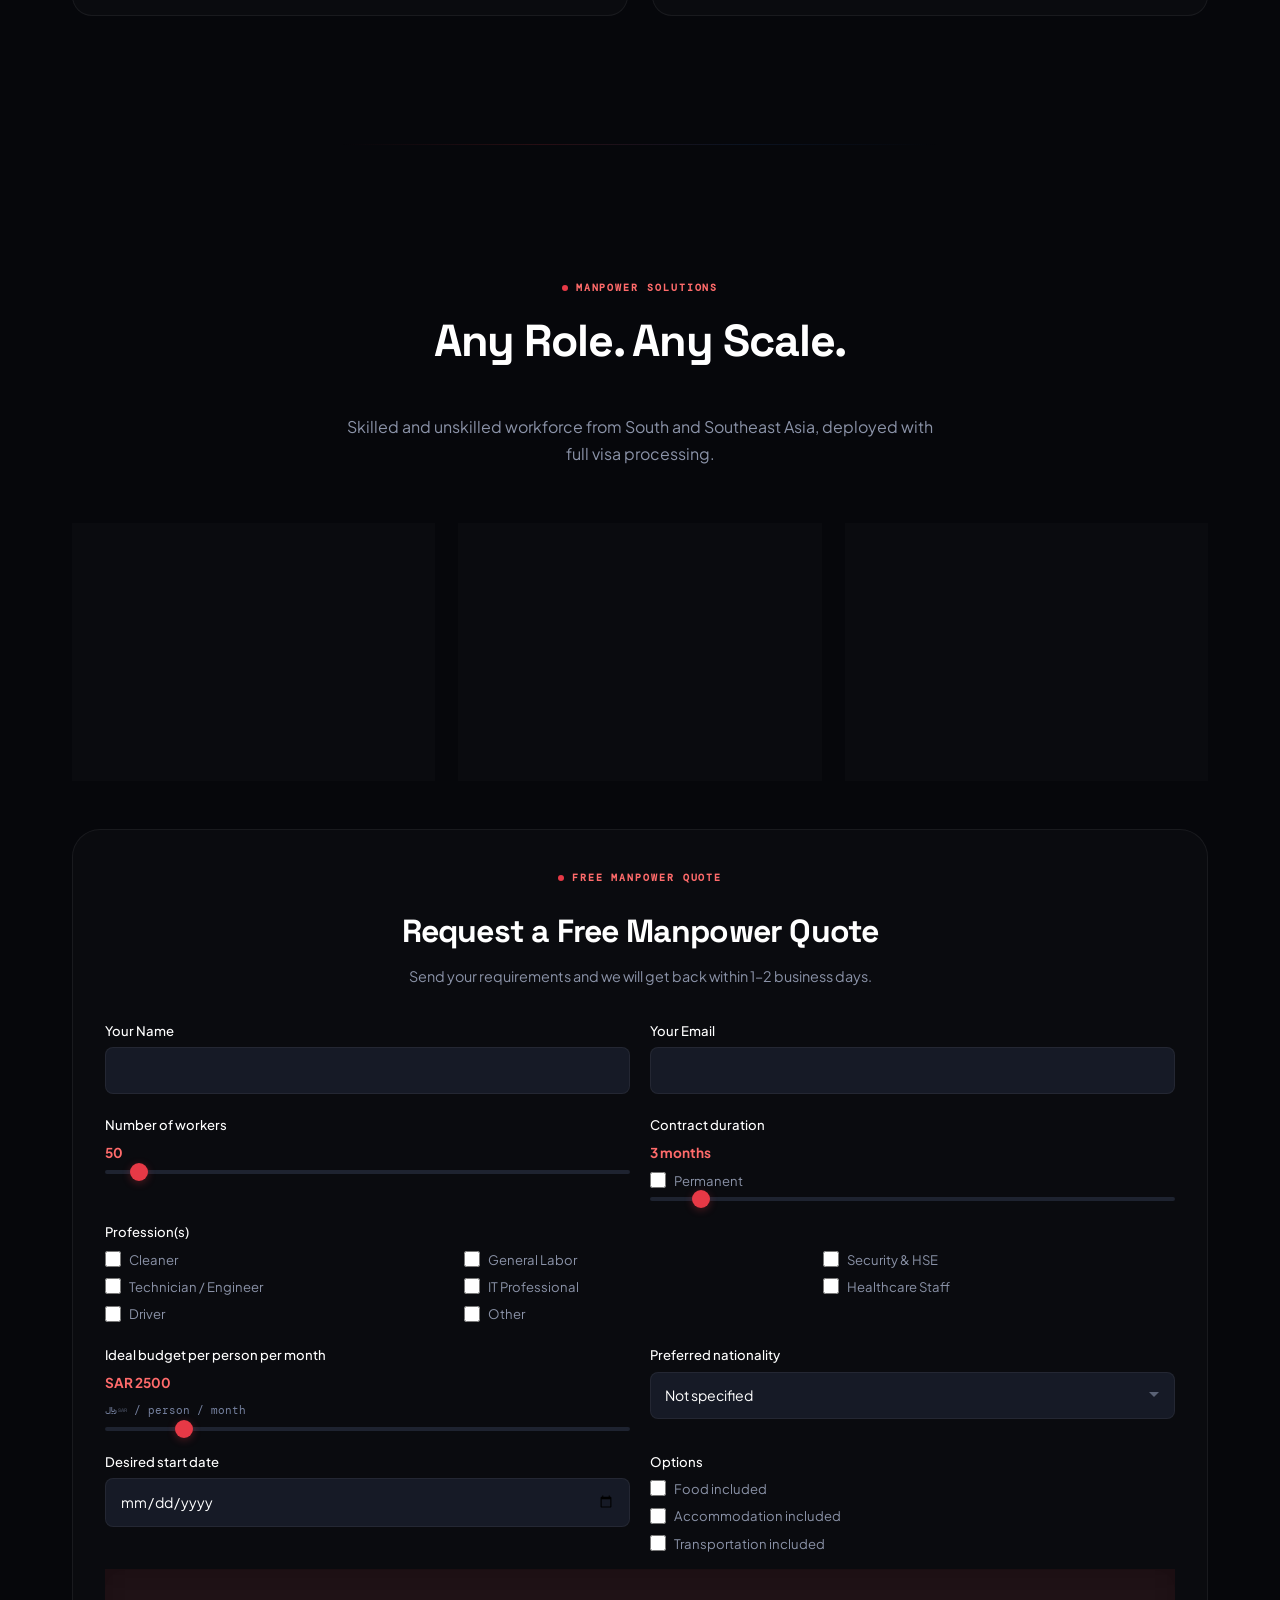
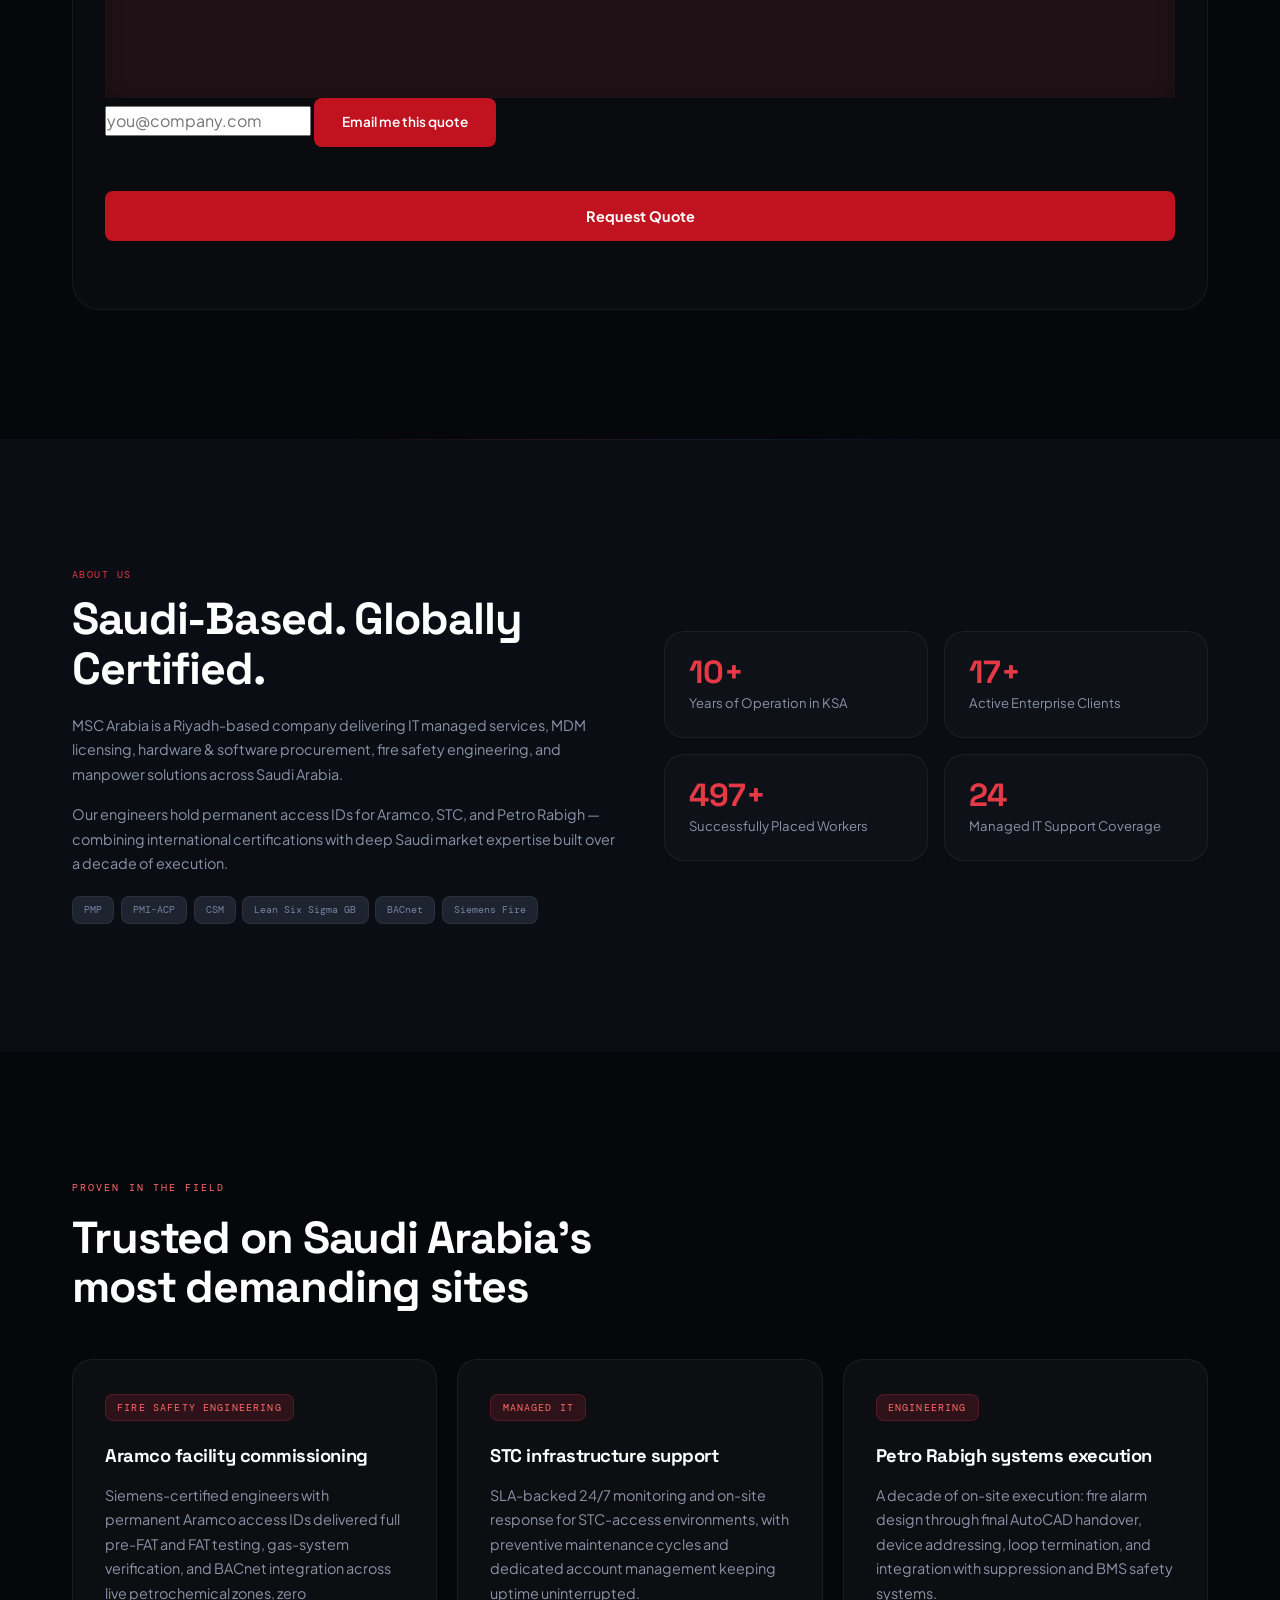
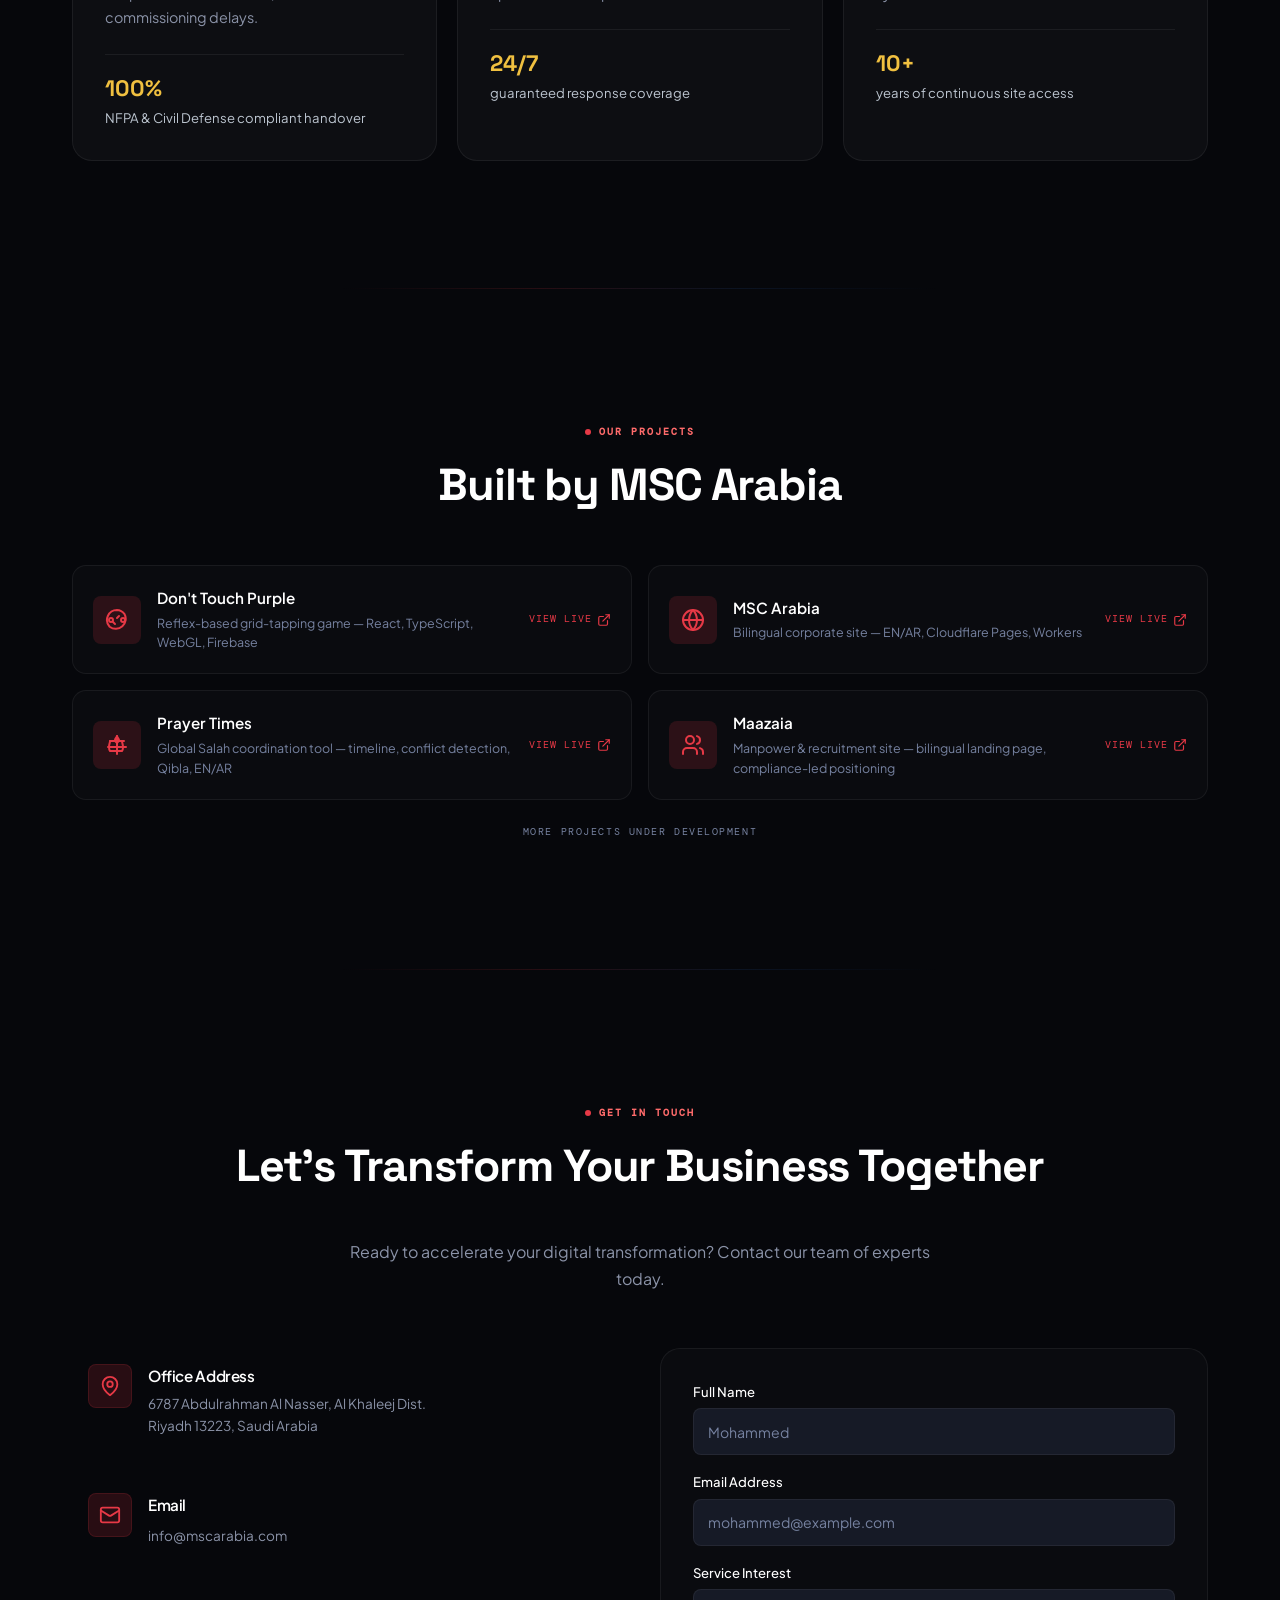
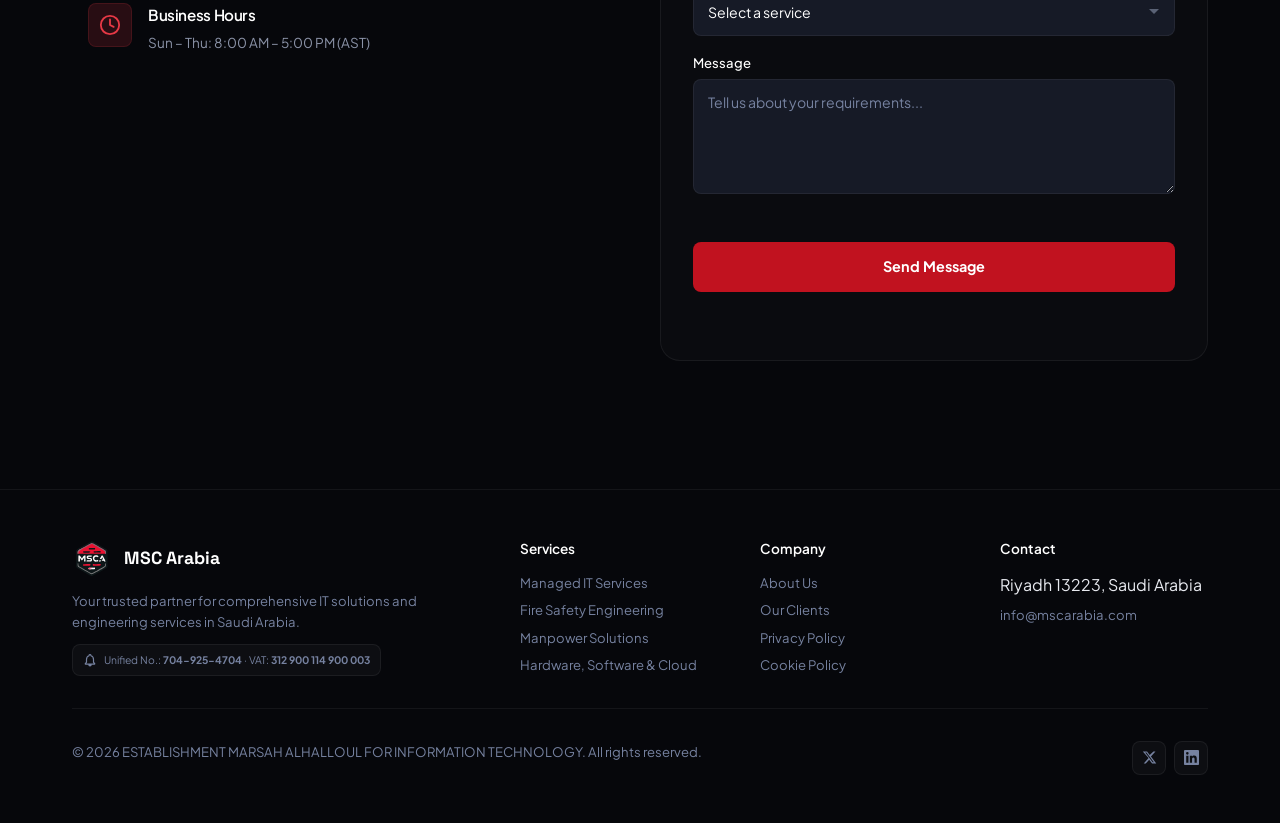
==== commit 361f9ab5: "fix: correct cookie banner text — no analytics cookies loaded" ====
--- a/index.html
+++ b/index.html
@@ -2618,7 +2618,7 @@
 
 <!-- Cookie Consent Banner -->
 <div id="cookie-banner" class="cookie-banner" role="dialog" aria-modal="true" aria-label="Cookie consent">
-  <p data-i18n="cookie_text" data-i18n-html>We use cookies for analytics to improve our website. By clicking "Accept", you consent to the use of cookies. See our <a href="#" data-action="open-cookie-modal" data-i18n="cookie_link">Cookie Policy</a> for details.</p>
+  <p data-i18n="cookie_text" data-i18n-html>We use essential cookies only for site preferences. By clicking "Accept", you consent to cookie storage. See our <a href="#" data-action="open-cookie-modal" data-i18n="cookie_link">Cookie Policy</a> for details.</p>
   <div class="cookie-btns">
     <button class="cookie-deny" data-action="cookie-deny" data-i18n="cookie_decline">Decline</button>
     <button class="cookie-accept" data-action="cookie-accept" data-i18n="cookie_accept">Accept</button>
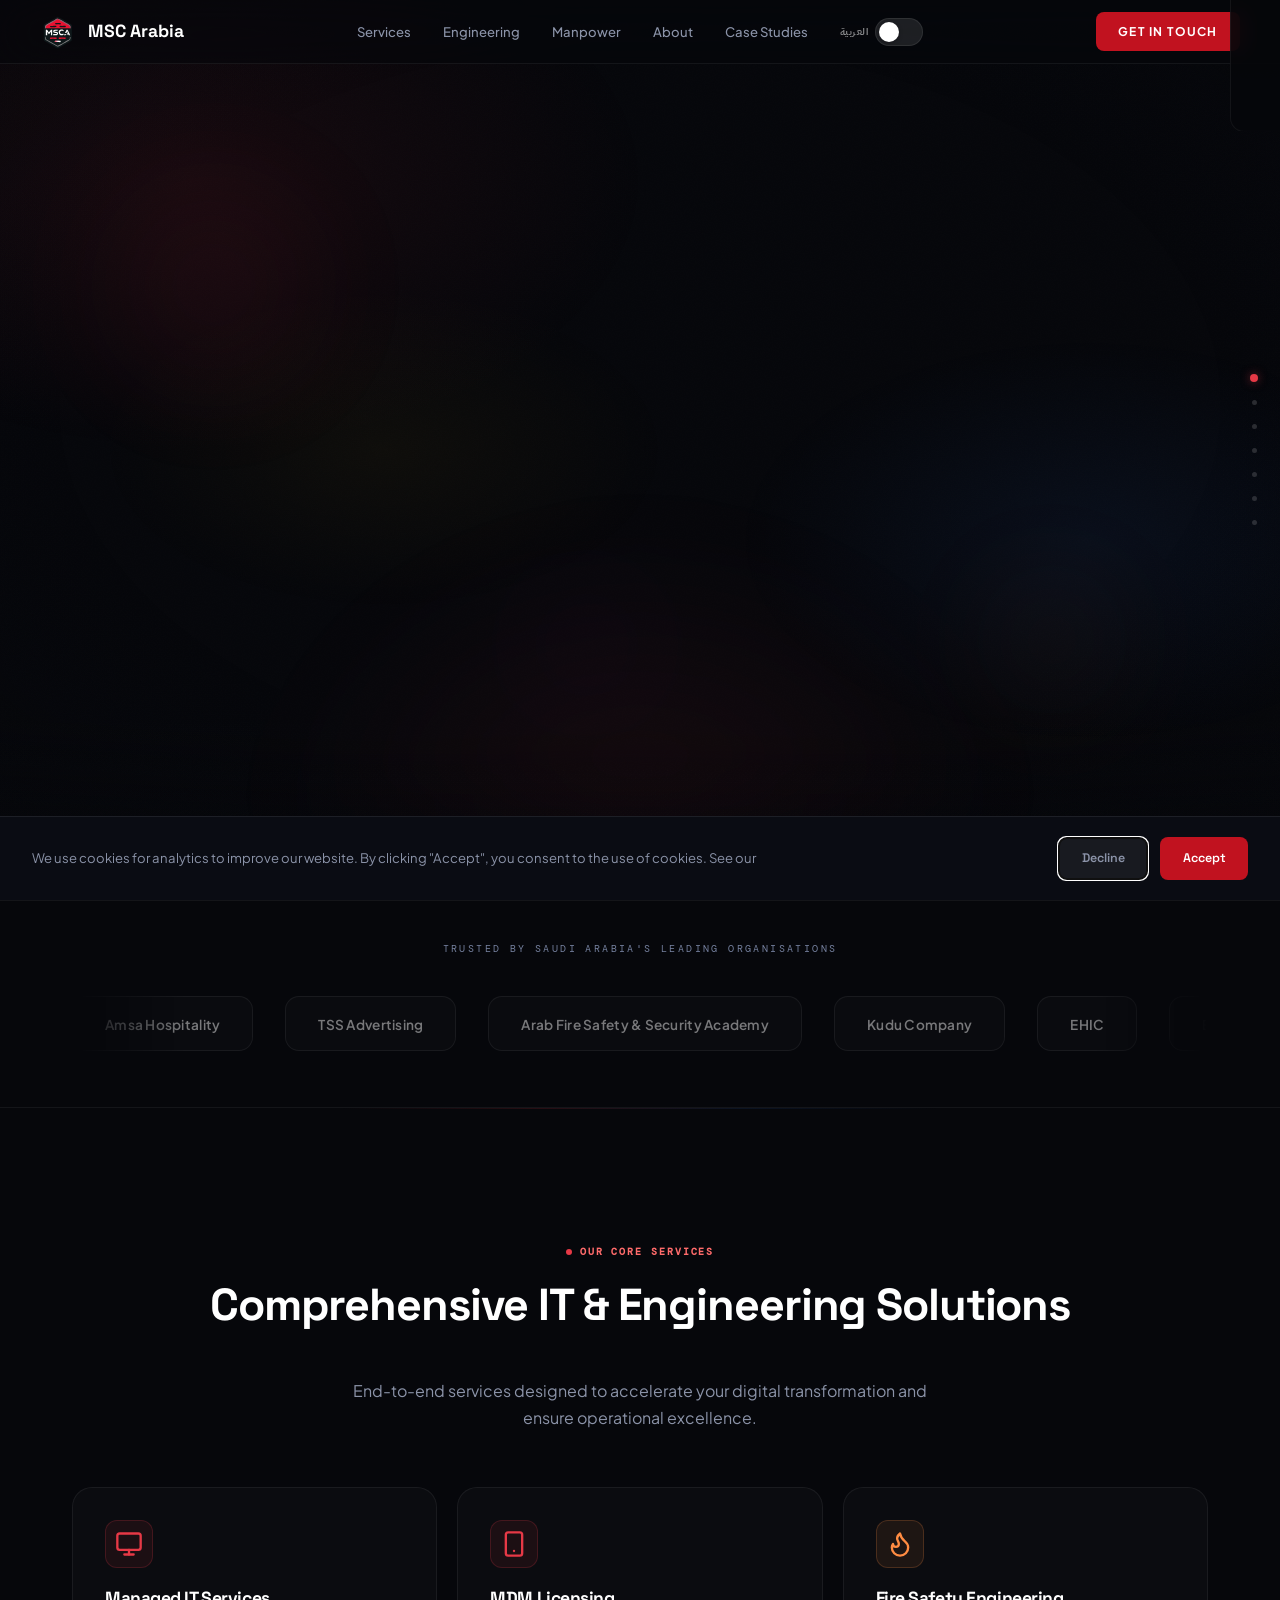
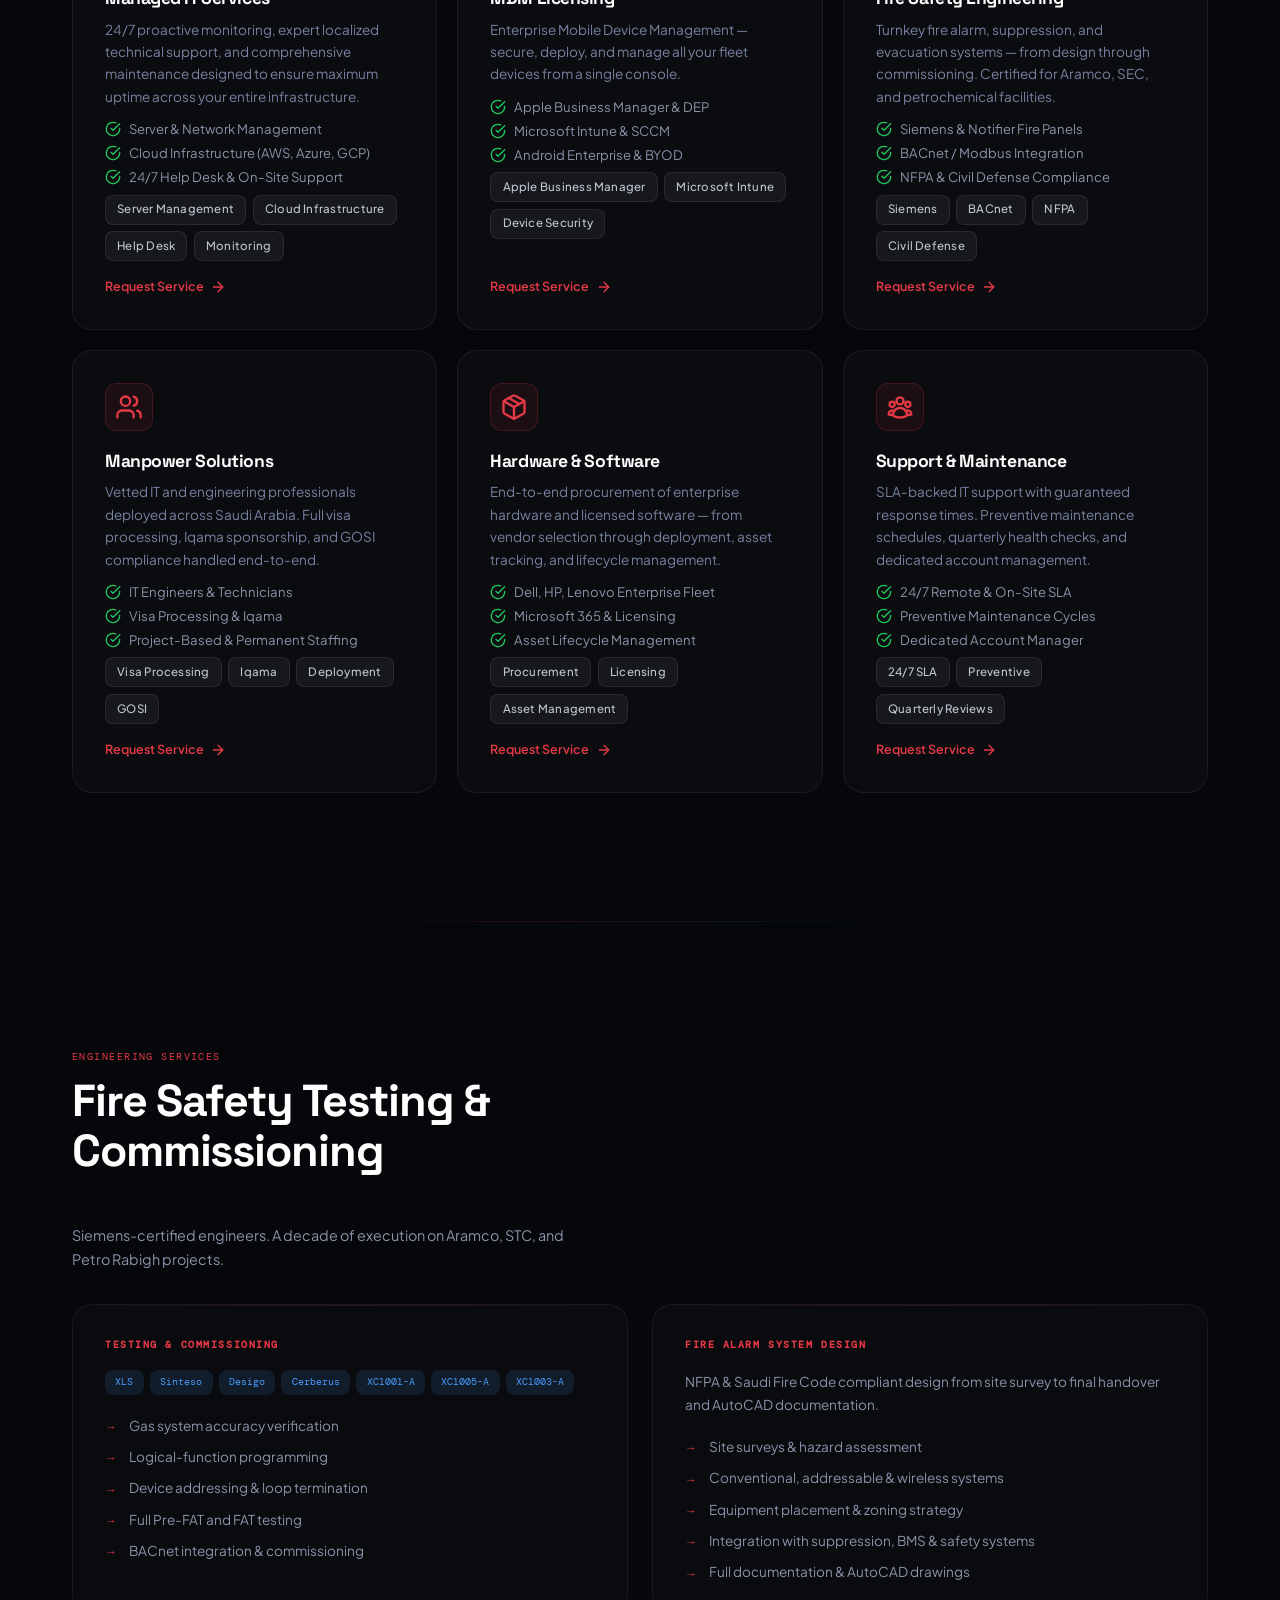
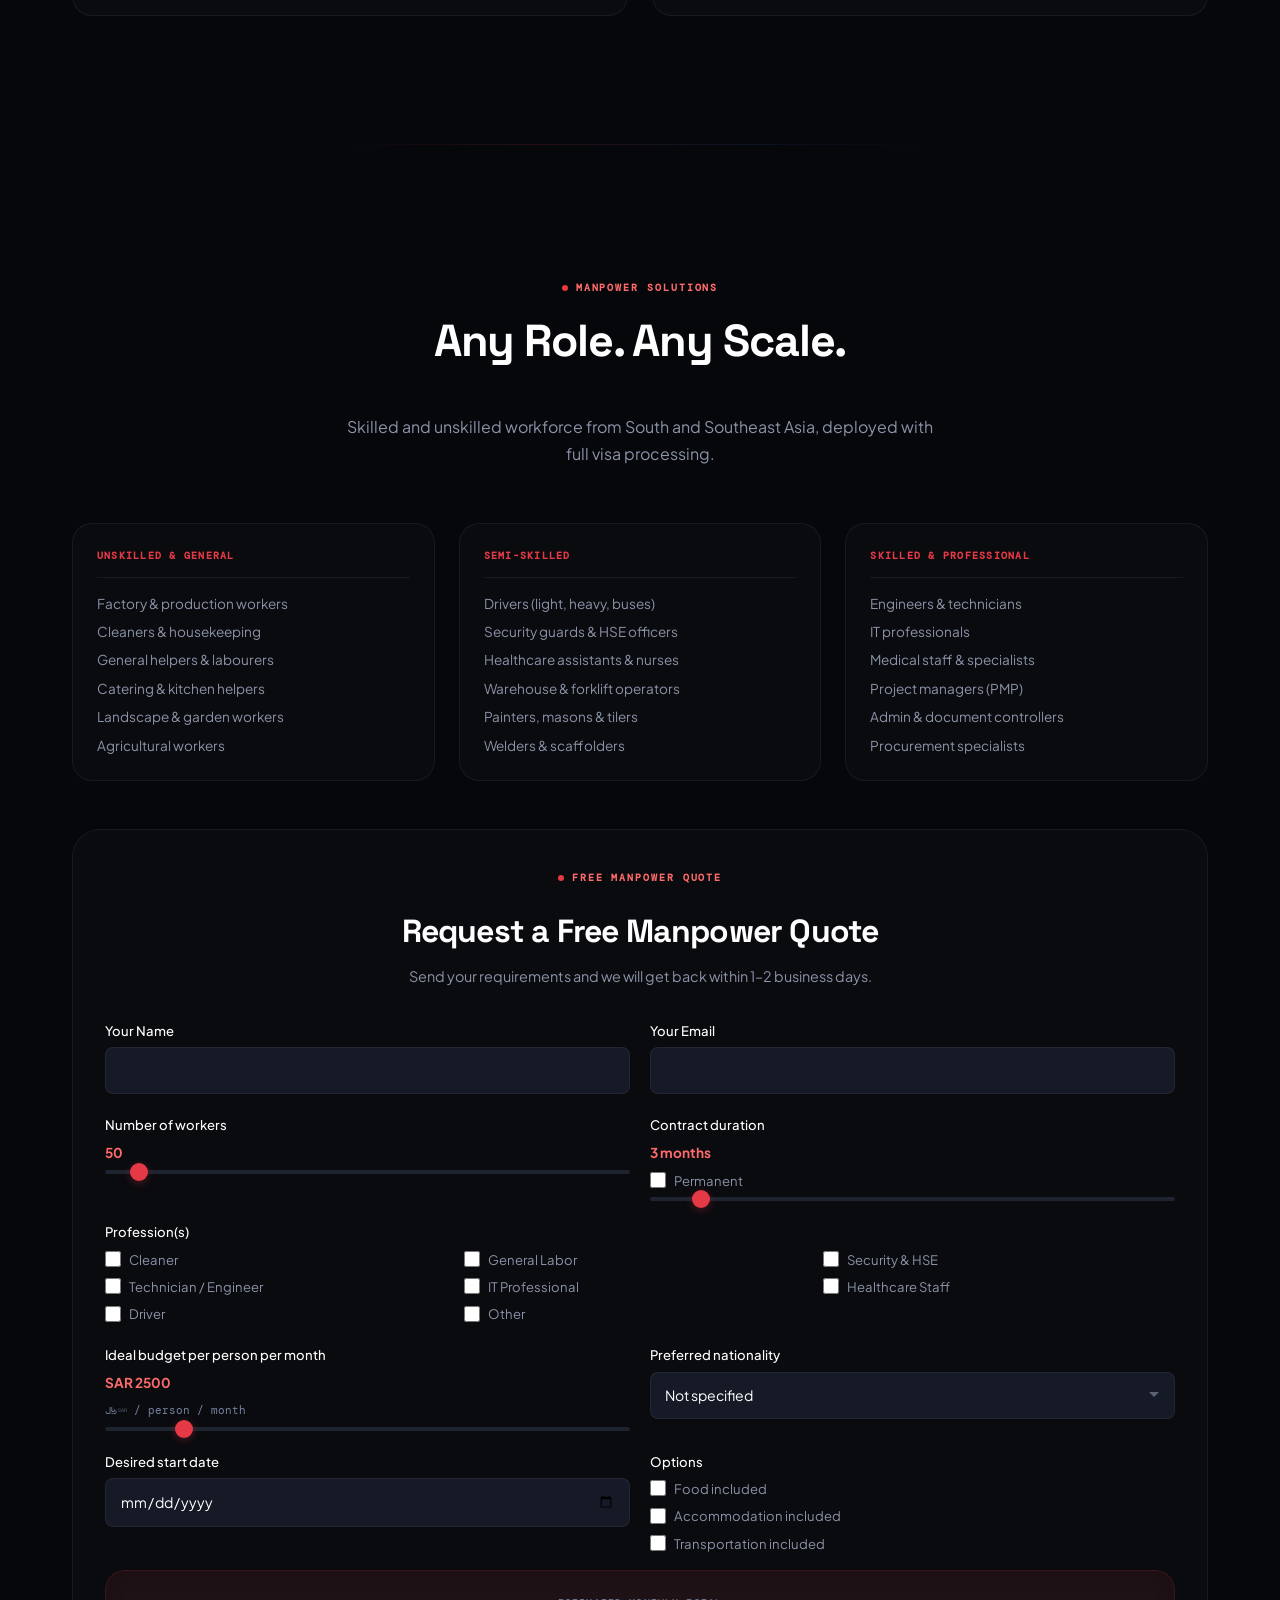
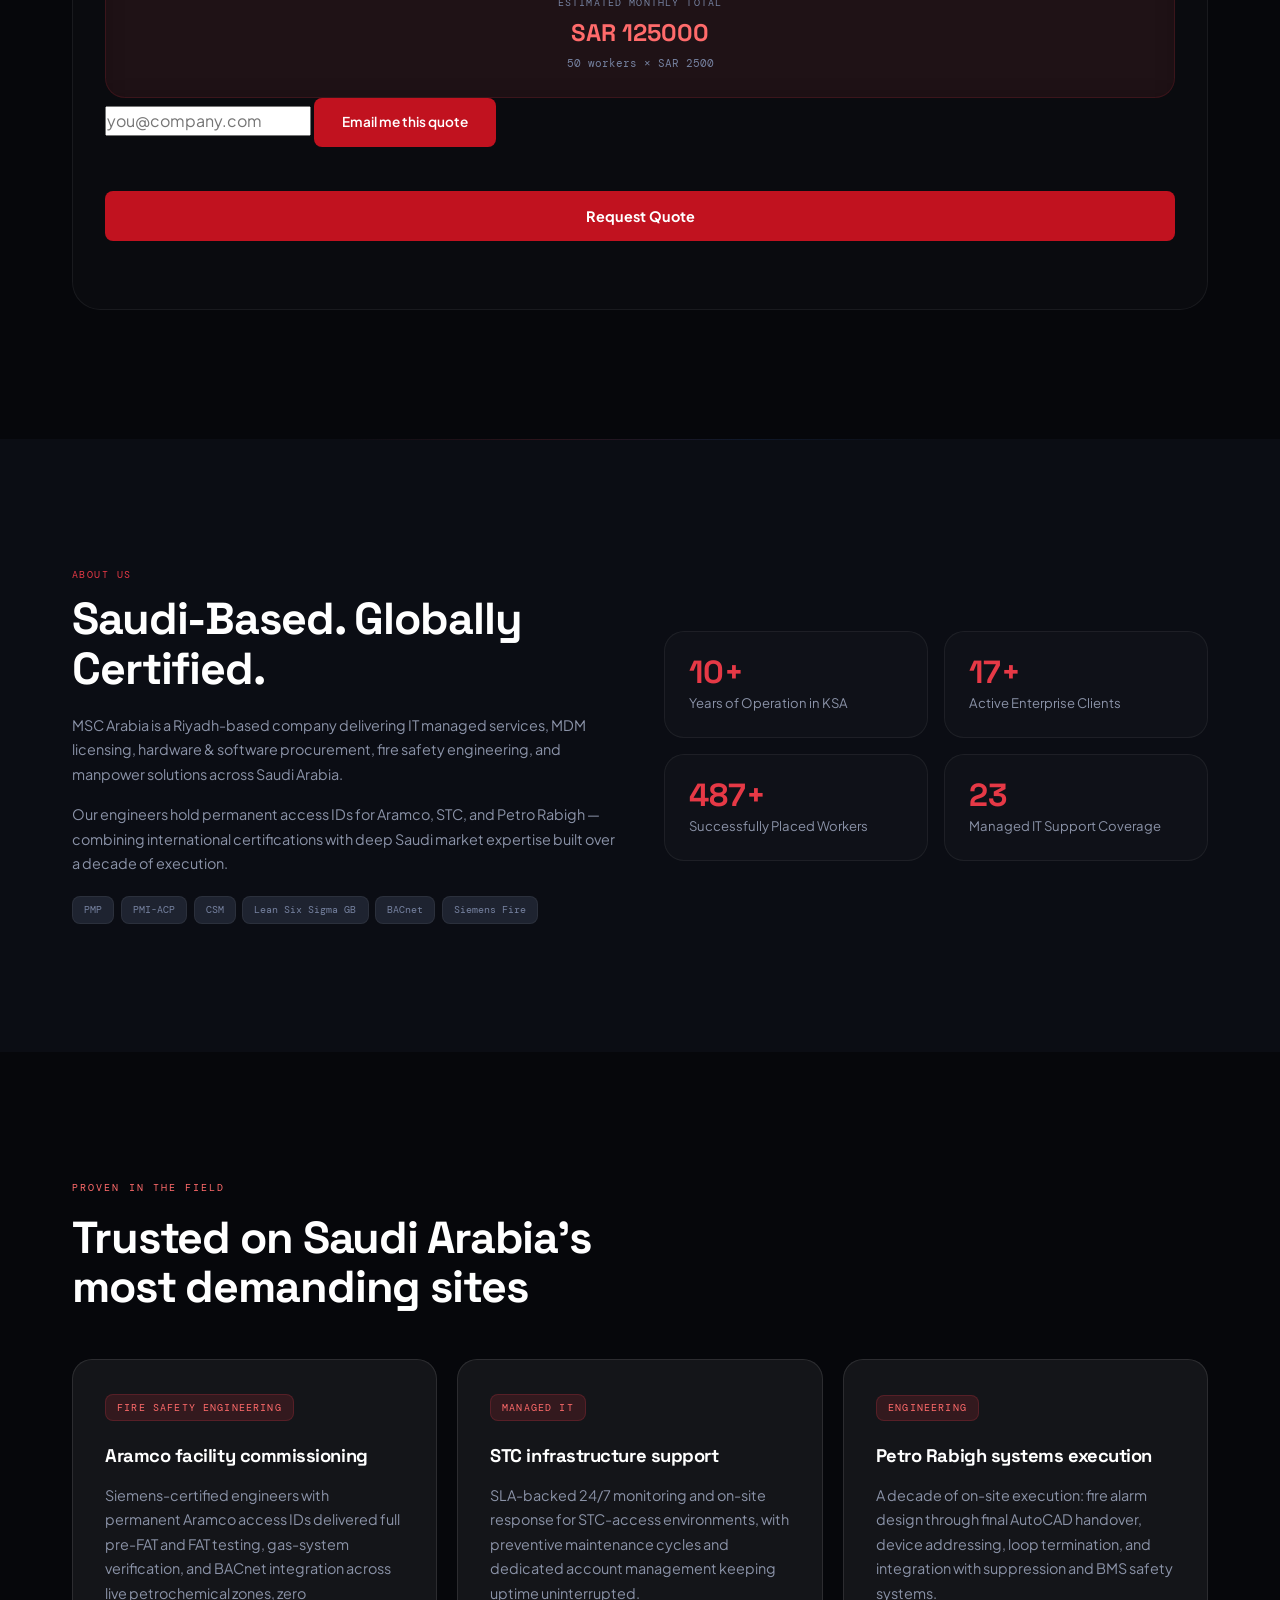
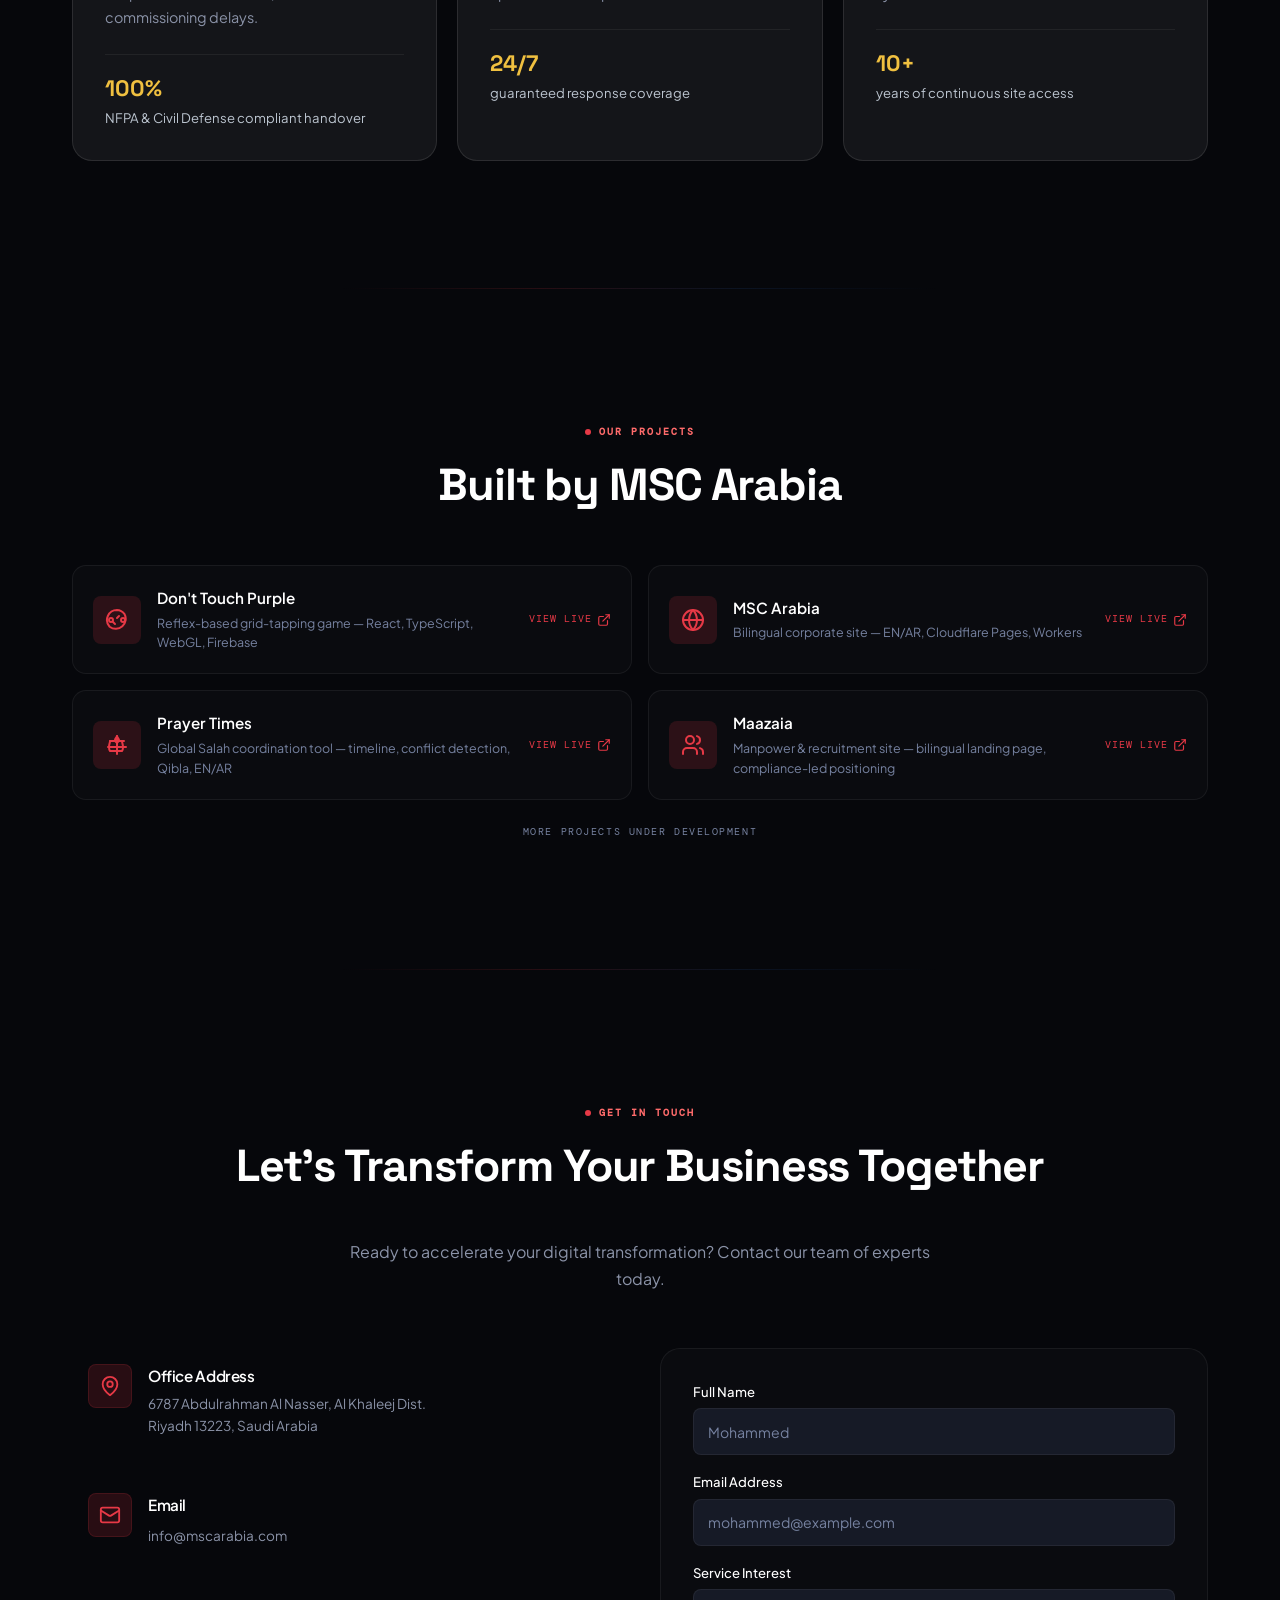
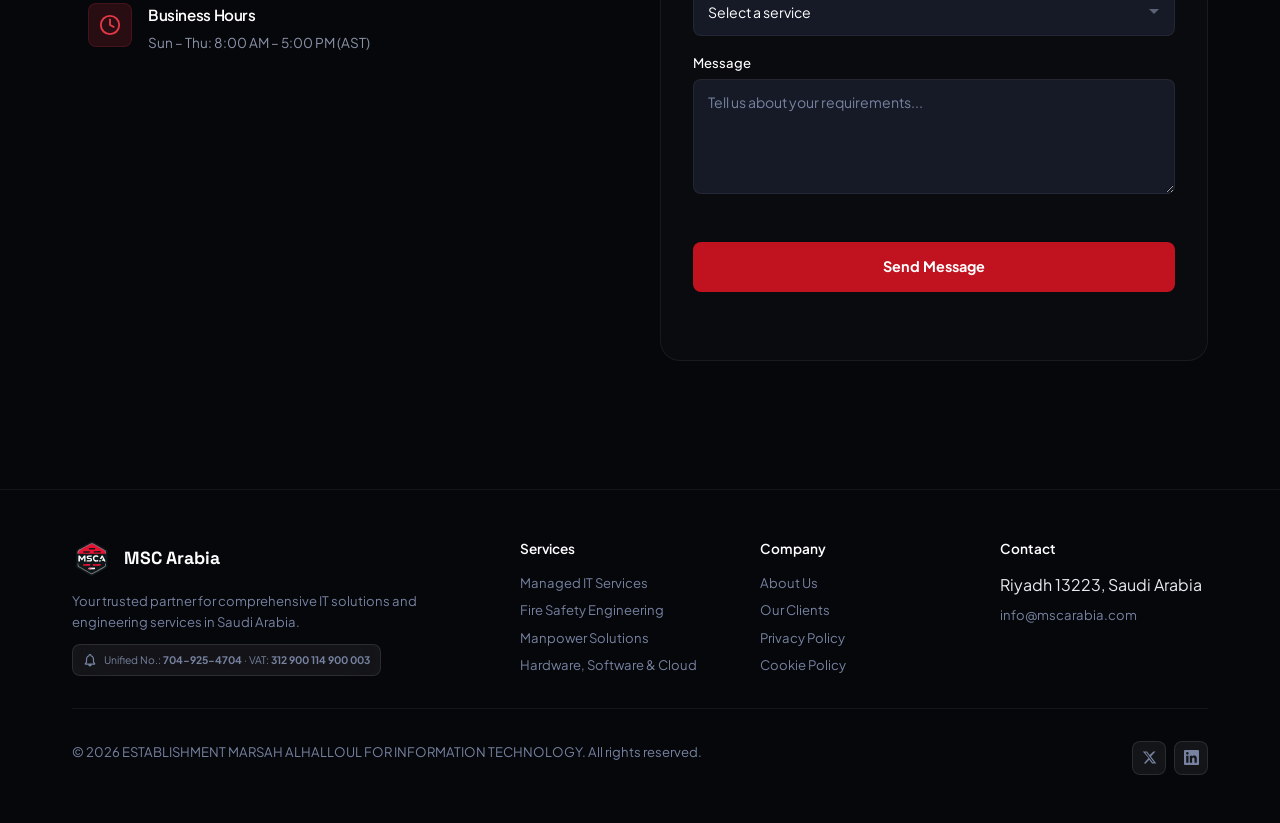
==== commit 4bd63b2e: "design: apple-style glassmorphism overhaul, brand assets, /ar/ redirect" ====
--- a/index.html
+++ b/index.html
@@ -21,7 +21,7 @@
   <link rel="alternate" hreflang="en" href="https://mscarabia.com/">
   <link rel="alternate" hreflang="ar" href="https://mscarabia.com/?lang=ar">
   <link rel="alternate" hreflang="x-default" href="https://mscarabia.com/">
-  <link rel="icon" type="image/svg+xml" href="/assets/logo.svg">
+  <link rel="icon" type="image/svg+xml" href="/assets/brand/favicon.svg">
   <!-- Structured data — static because CSP blocks inline script injection -->
   <script type="application/ld+json">
   {
@@ -39,7 +39,7 @@
           "width": 120,
           "height": 120
         },
-        "image": "https://mscarabia.com/assets/og-image.jpg",
+        "image": "https://mscarabia.com/assets/og-image.svg",
         "description": "Managed IT Services, MDM Licensing, Fire Safety Engineering, Manpower Solutions, and IT Hardware Procurement in Riyadh, Saudi Arabia.",
         "foundingDate": "2024",
         "founders": [
@@ -247,14 +247,14 @@
   }
   </script>
 
-  <link rel="preload" as="image" href="/assets/logo.svg" type="image/svg+xml">
+  <link rel="preload" as="image" href="/assets/brand/favicon.svg" type="image/svg+xml">
 
   <!-- Open Graph -->
   <meta property="og:type" content="website">
   <meta property="og:url" content="https://mscarabia.com/">
   <meta property="og:title" content="MSC Arabia — IT Services, Fire Safety & Manpower Solutions">
   <meta property="og:description" content="Riyadh's leading provider of Managed IT Services, Fire Safety Engineering, Manpower Solutions, and IT Hardware Procurement.">
-  <meta property="og:image" content="https://mscarabia.com/assets/og-image.jpg">
+  <meta property="og:image" content="https://mscarabia.com/assets/og-image.svg">
   <meta property="og:image:width" content="1200">
   <meta property="og:image:height" content="630">
 
@@ -262,7 +262,7 @@
   <meta name="twitter:title" content="MSC Arabia — IT Services, Fire Safety & Manpower Solutions">
   <meta name="twitter:description" content="Riyadh's leading provider of Managed IT Services, Fire Safety Engineering, and Manpower Solutions.">
   <meta name="twitter:url" content="https://mscarabia.com/">
-  <meta name="twitter:image" content="https://mscarabia.com/assets/og-image.jpg">
+  <meta name="twitter:image" content="https://mscarabia.com/assets/og-image.svg">
 
   <!-- Self-hosted fonts (eliminates external DNS + render-blocking) -->
   <link rel="stylesheet" href="/assets/fonts/fonts.css" media="print" id="self-fonts">
@@ -330,8 +330,11 @@
 --text-muted: #7682a0;
 --border: rgba(255, 255, 255, 0.06);
 --border-hover: rgba(255, 255, 255, 0.12);
---glass: rgba(255, 255, 255, 0.03);
---glass-solid: rgba(16, 19, 28, 0.85);
+--glass: rgba(255, 255, 255, 0.06);
+--glass-solid: rgba(16, 19, 28, 0.9);
+--glass-blur: 24px;
+--glass-border: rgba(255, 255, 255, 0.1);
+--glass-border-hover: rgba(255, 255, 255, 0.2);
 --font-display: 'Space Grotesk', 'Plus Jakarta Sans', sans-serif;
 --font-body: 'Plus Jakarta Sans', 'IBM Plex Sans Arabic', sans-serif;
 --font-mono: 'DM Mono', 'Fira Code', monospace;
@@ -853,8 +856,8 @@
 .hero-card-main {
 position: relative;
 background: var(--glass);
-backdrop-filter: blur(20px);
-border: 1px solid var(--glass);
+backdrop-filter: blur(var(--glass-blur));
+border: 1px solid var(--glass-border);
 border-radius: var(--radius-lg);
 padding: 2rem;
 overflow: hidden;
@@ -910,8 +913,8 @@
 align-items: center;
 gap: 1rem;
 background: var(--glass);
-backdrop-filter: blur(20px);
-border: 1px solid var(--border);
+backdrop-filter: blur(var(--glass-blur));
+border: 1px solid var(--glass-border);
 border-radius: var(--radius-md);
 padding: 0.85rem 1.25rem;
 align-self: flex-start;
@@ -1559,8 +1562,8 @@
 .sec-title { font-family: var(--font-display); font-size: clamp(1.8rem, 4vw, 2.8rem); font-weight: 700; color: #fff; margin-bottom: 3rem; }
 .cases-grid { display: grid; grid-template-columns: 1fr; gap: 1.25rem; }
 @media (min-width: 768px) { .cases-grid { grid-template-columns: repeat(3, 1fr); } }
-.case-card { background: var(--glass); border: 1px solid var(--border); border-radius: var(--radius-lg); padding: 2rem; transition: transform var(--normal) var(--ease), border-color var(--normal) var(--ease), box-shadow var(--normal) var(--ease); }
-.case-card:hover { transform: translateY(-4px); border-color: var(--border-hover); box-shadow: 0 20px 40px rgba(0,0,0,.3), 0 0 30px rgba(230,57,70,.06); }
+.case-card { background: var(--glass); backdrop-filter: blur(var(--glass-blur)); border: 1px solid var(--glass-border); border-radius: var(--radius-lg); padding: 2rem; transition: transform var(--normal) var(--ease), border-color var(--normal) var(--ease), box-shadow var(--normal) var(--ease); }
+.case-card:hover { transform: translateY(-4px); border-color: var(--glass-border-hover); box-shadow: 0 20px 40px rgba(0,0,0,.3), 0 0 30px rgba(230,57,70,.08); }
 .case-tag { display: inline-block; font-family: var(--font-mono); font-size: .6rem; letter-spacing: .12em; text-transform: uppercase; color: var(--accent-soft); background: var(--accent-glow); border: 1px solid rgba(230,57,70,.2); border-radius: var(--radius-sm); padding: .3rem .7rem; margin-bottom: 1.25rem; }
 .case-card h3 { font-family: var(--font-display); font-size: 1.15rem; color: #fff; margin-bottom: .75rem; }
 .case-card p { color: var(--text-secondary); font-size: .9rem; line-height: 1.7; margin-bottom: 1.5rem; }
@@ -1915,7 +1918,8 @@
 font-size: 0.65rem;
 color: var(--text-muted);
 background: var(--glass);
-border: 1px solid var(--border);
+backdrop-filter: blur(var(--glass-blur));
+border: 1px solid var(--glass-border);
 border-radius: var(--radius-sm);
 padding: 0.4rem 0.65rem;
 }
@@ -1948,7 +1952,8 @@
 height: 34px;
 border-radius: var(--radius-sm);
 background: var(--glass);
-border: 1px solid var(--border);
+backdrop-filter: blur(var(--glass-blur));
+border: 1px solid var(--glass-border);
 color: var(--text-muted);
 transition: all var(--fast);
 }
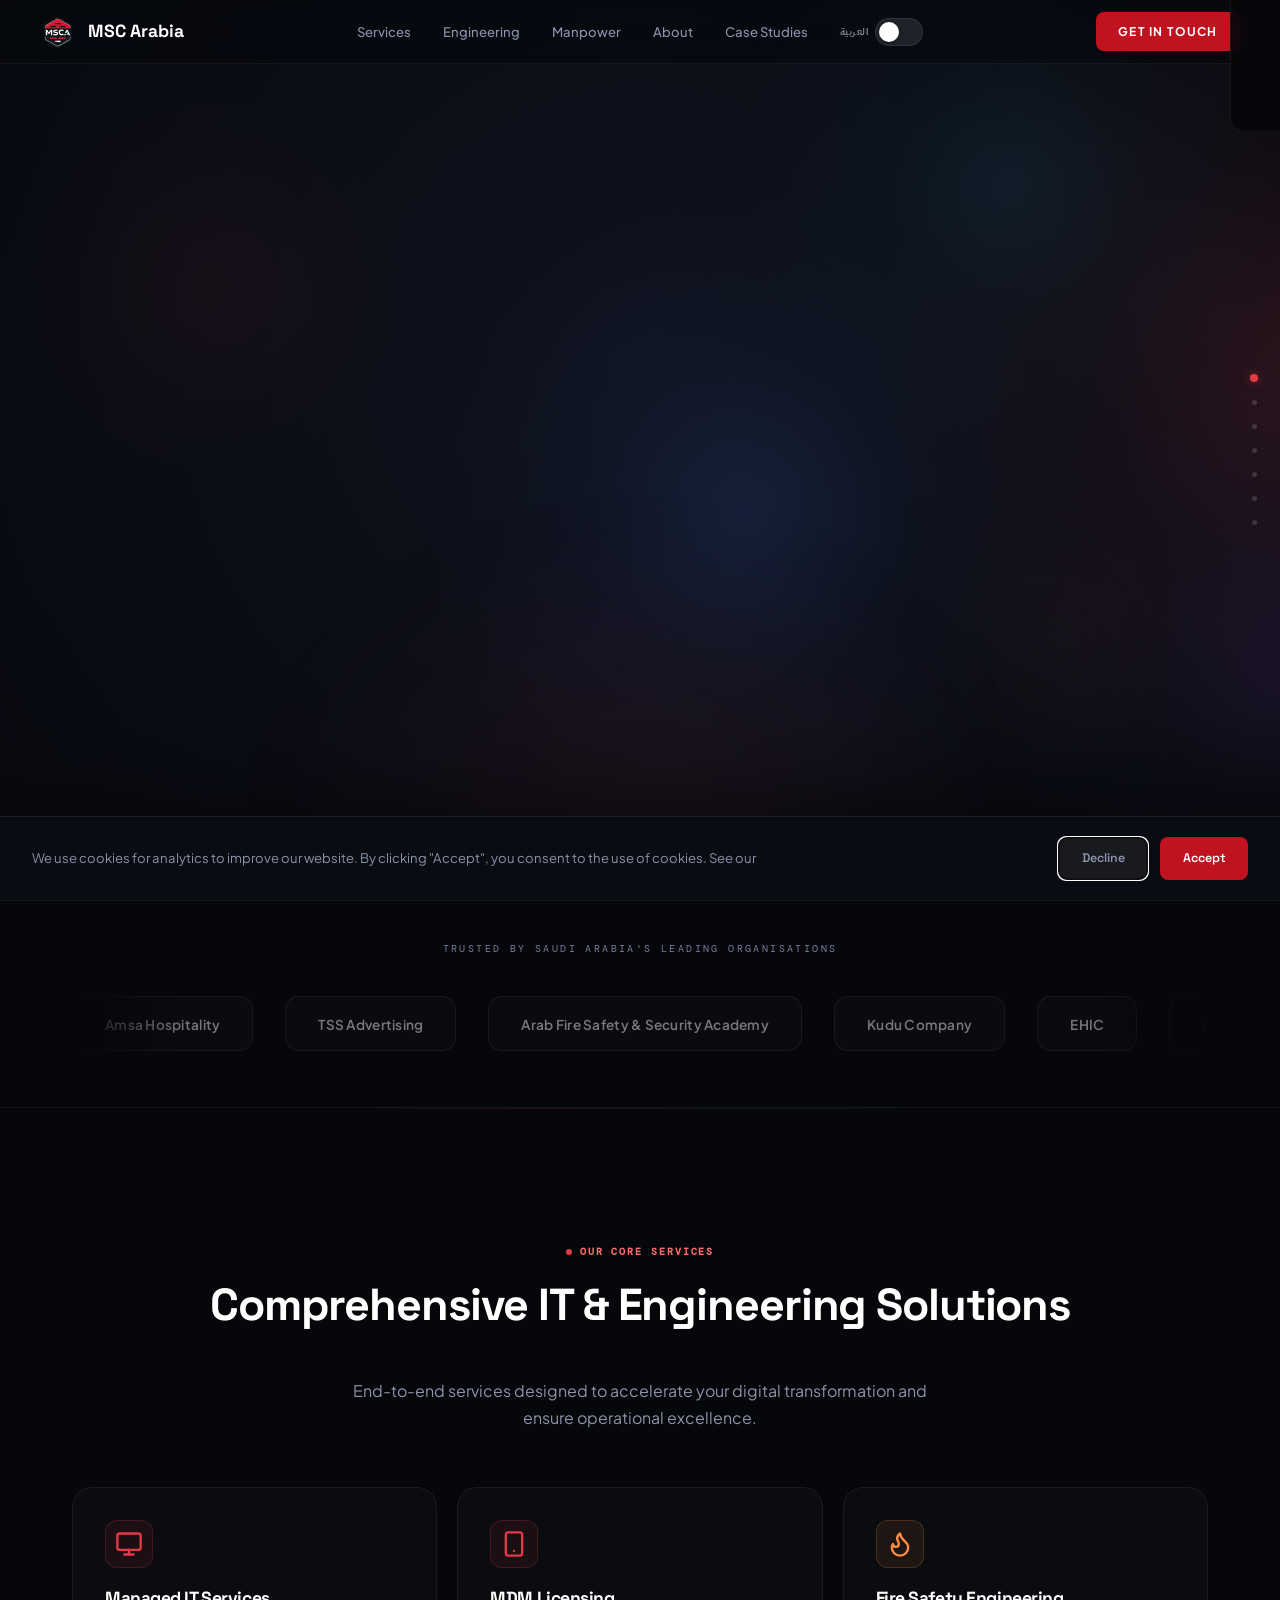
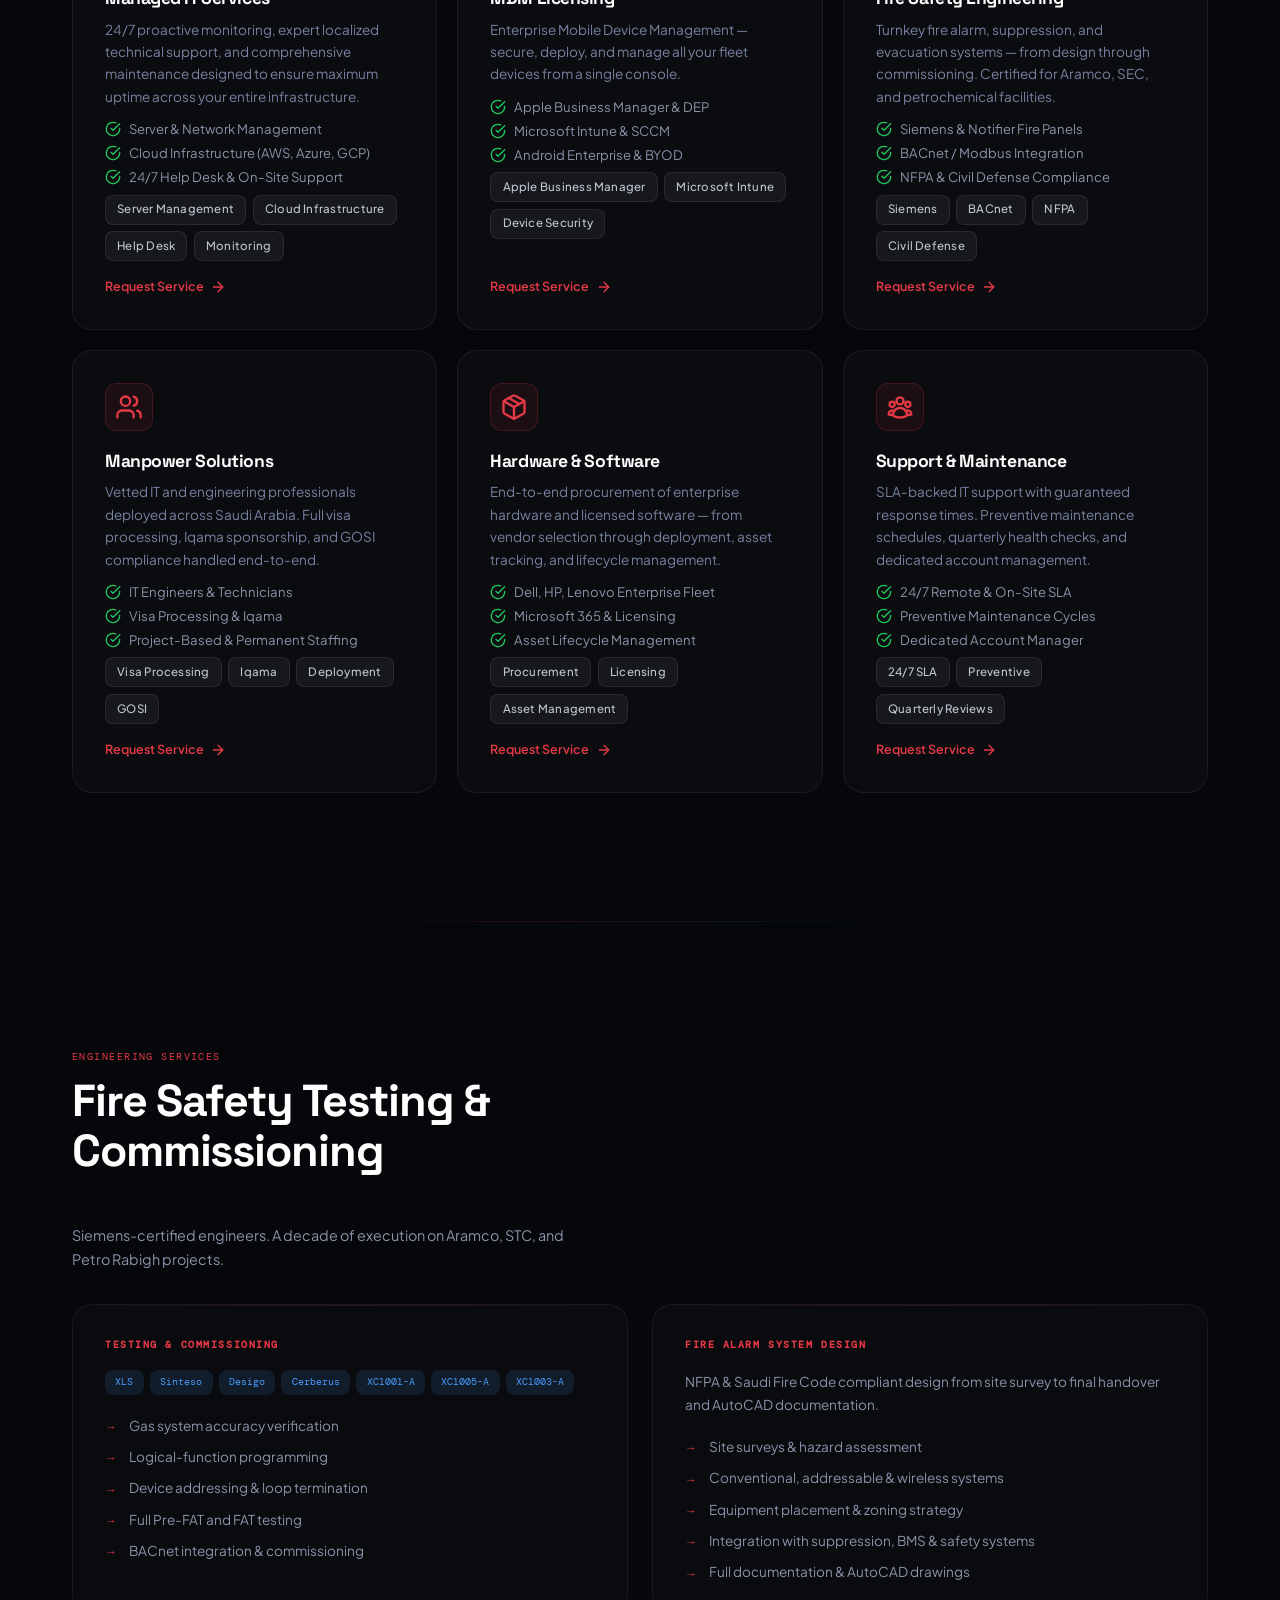
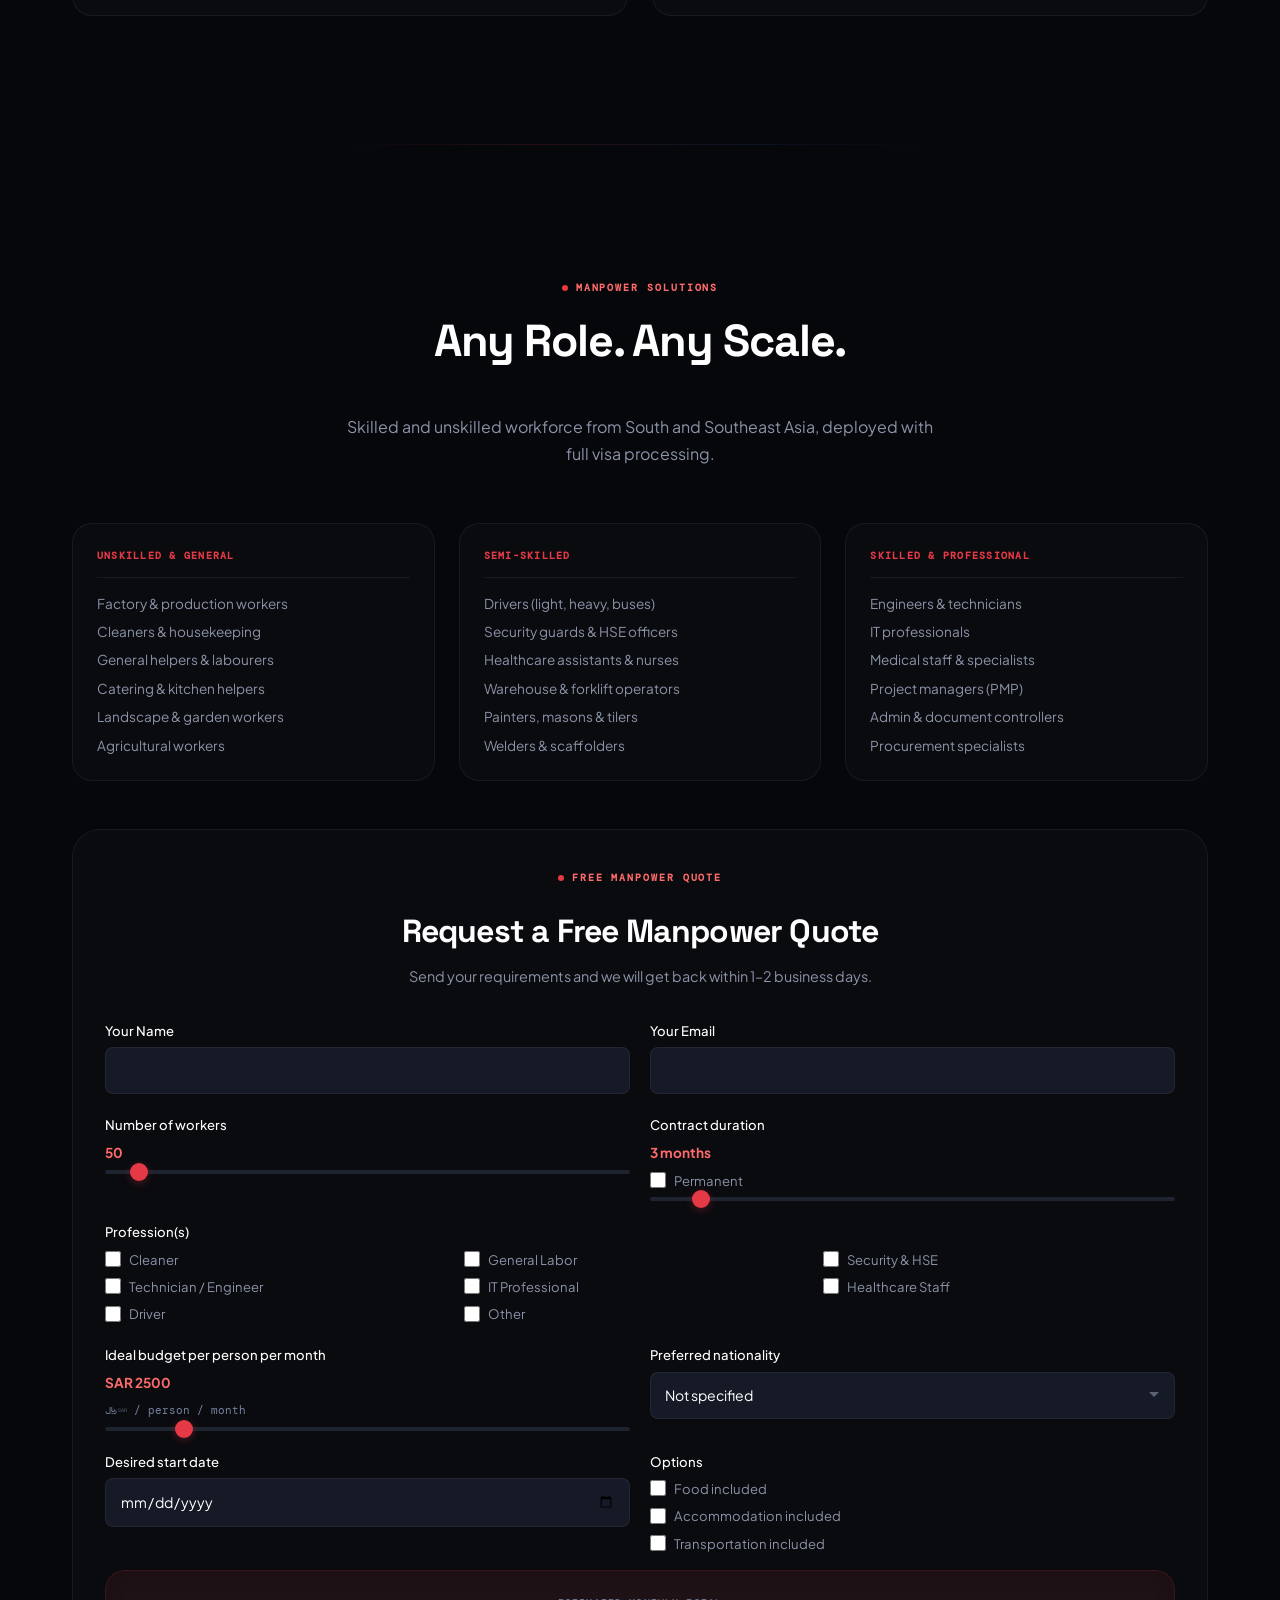
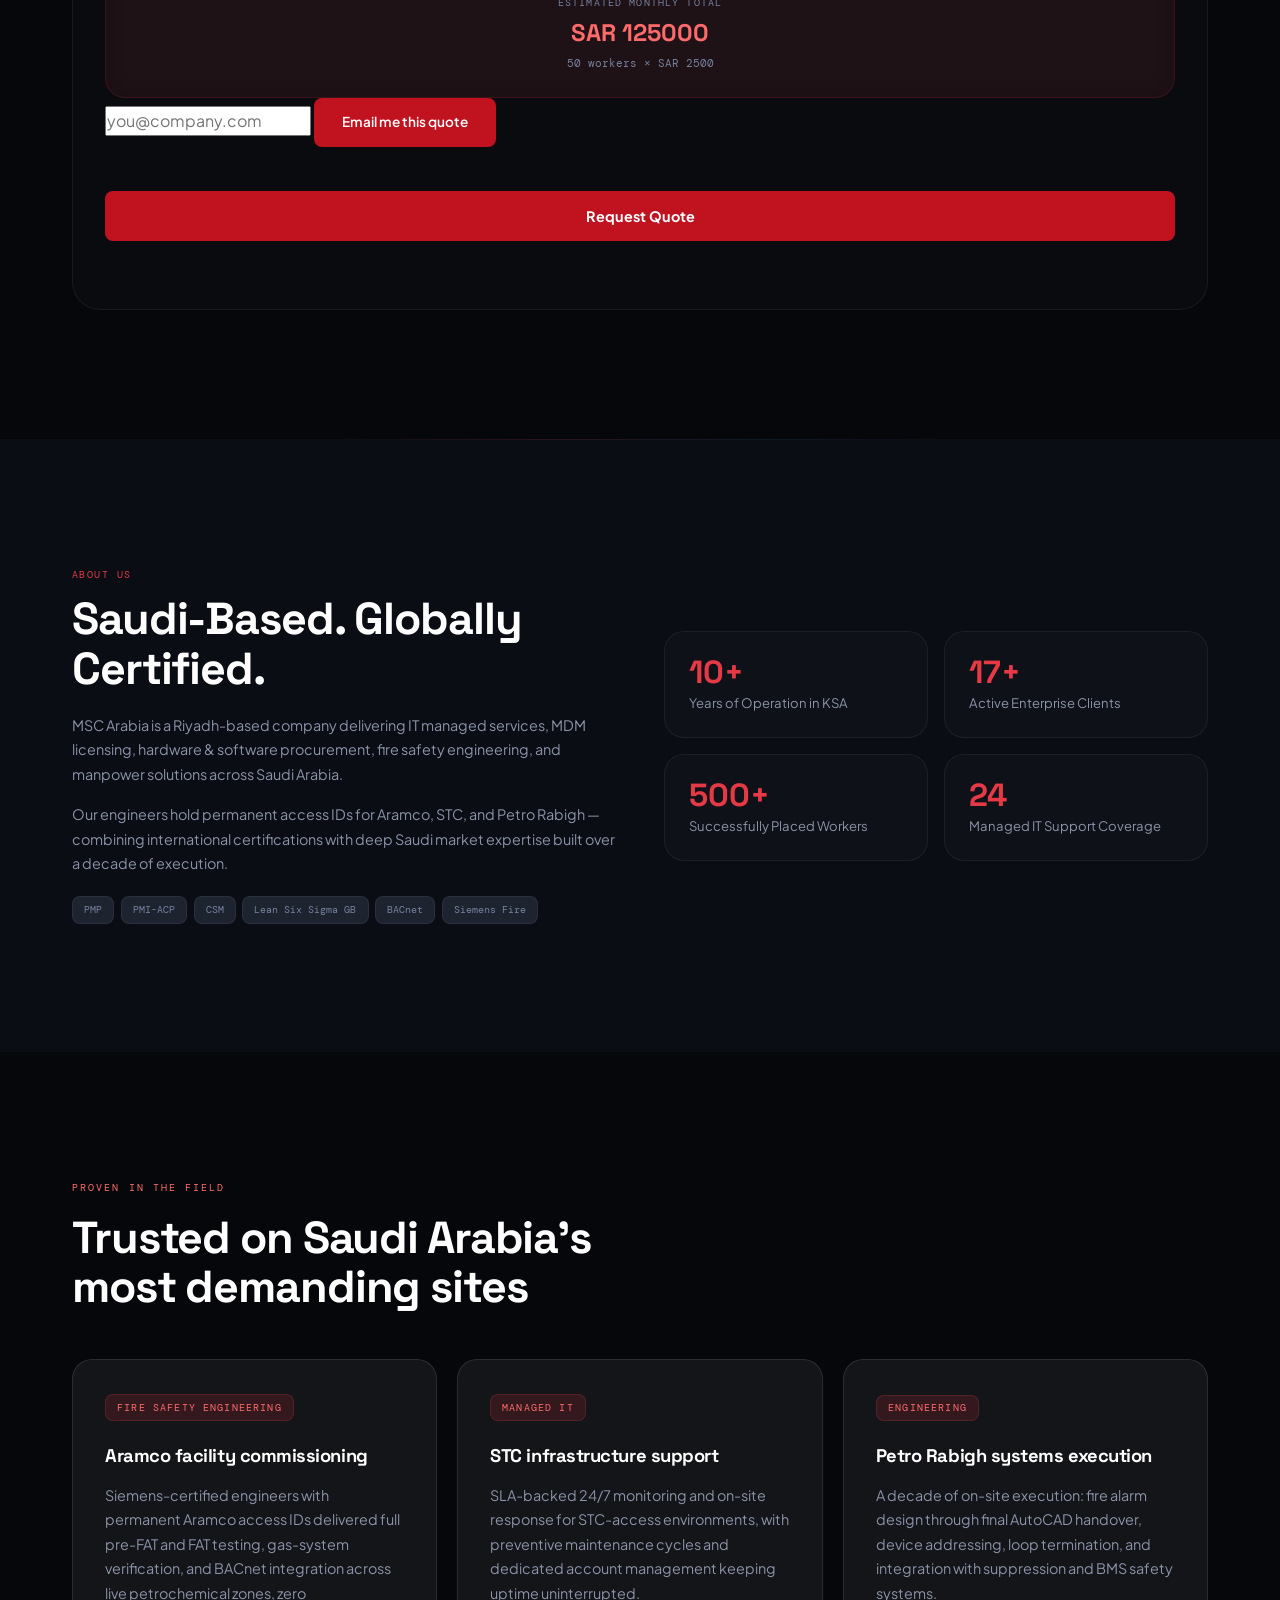
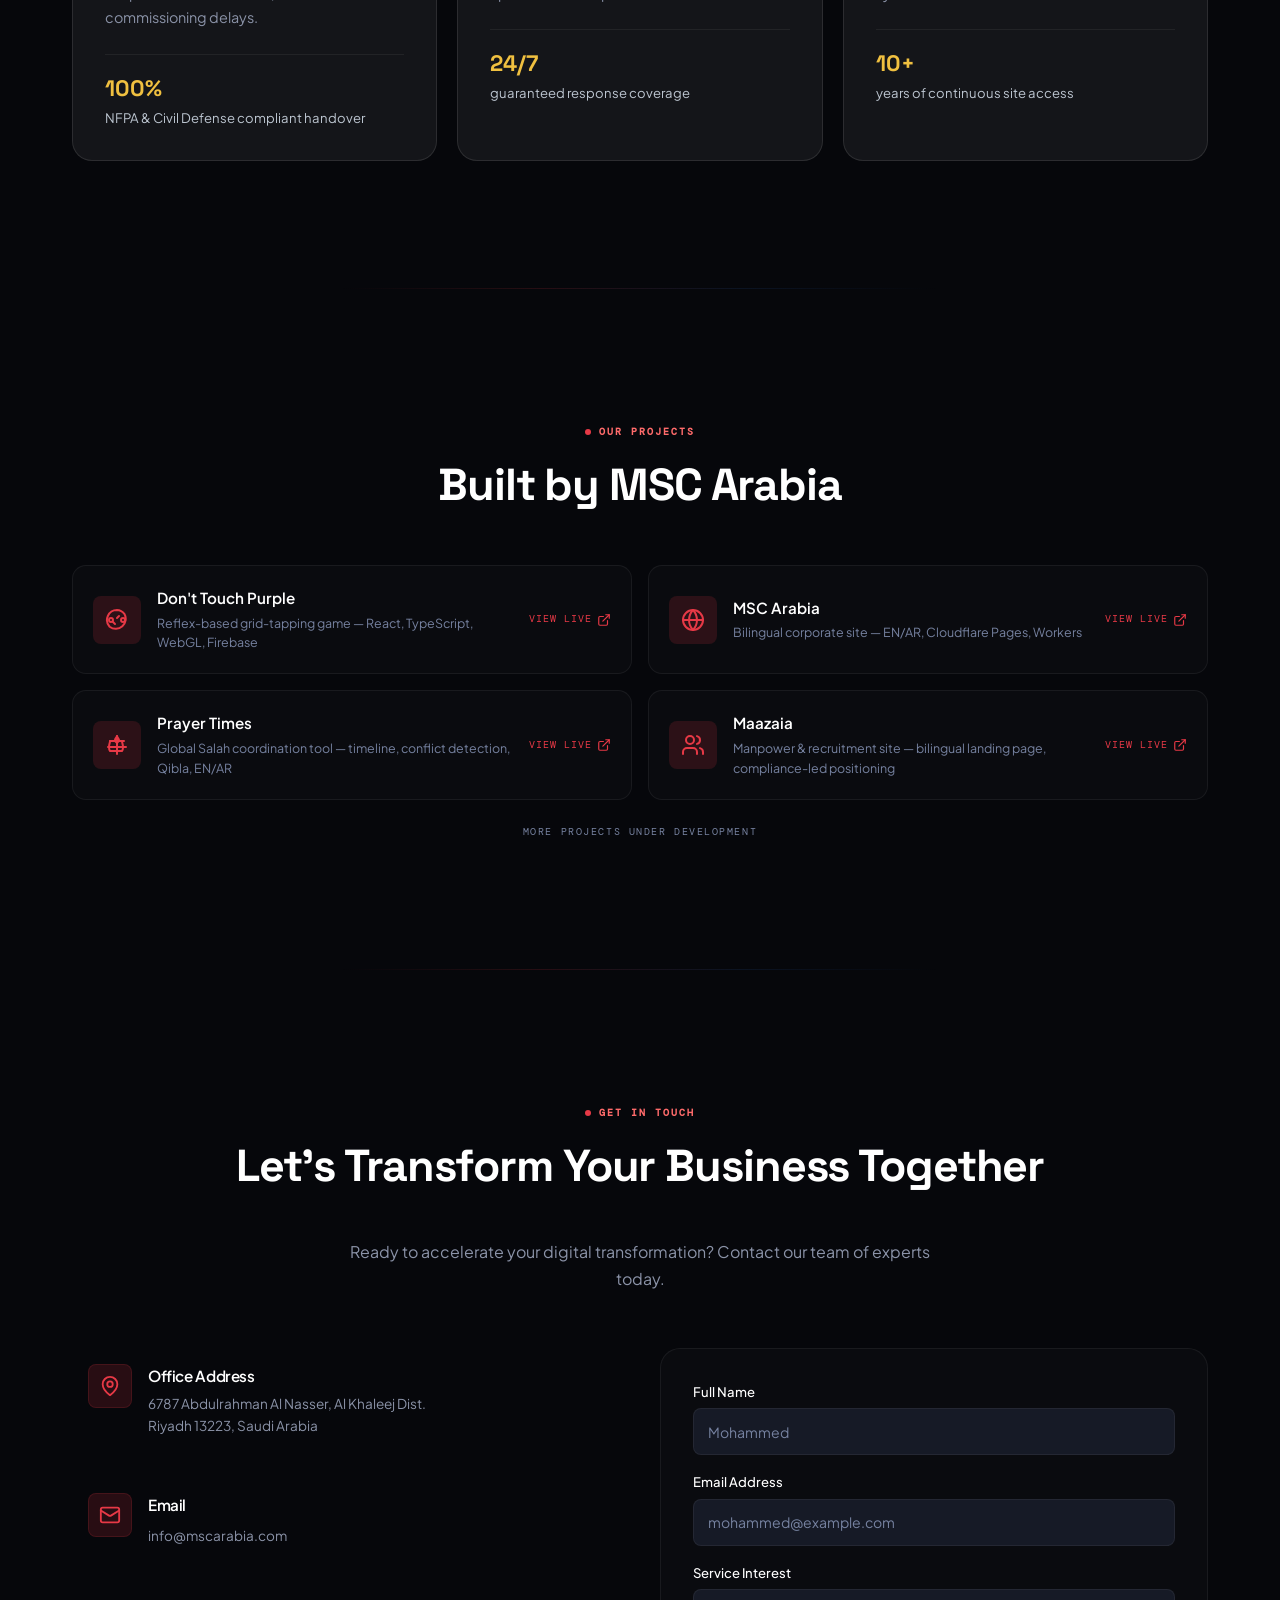
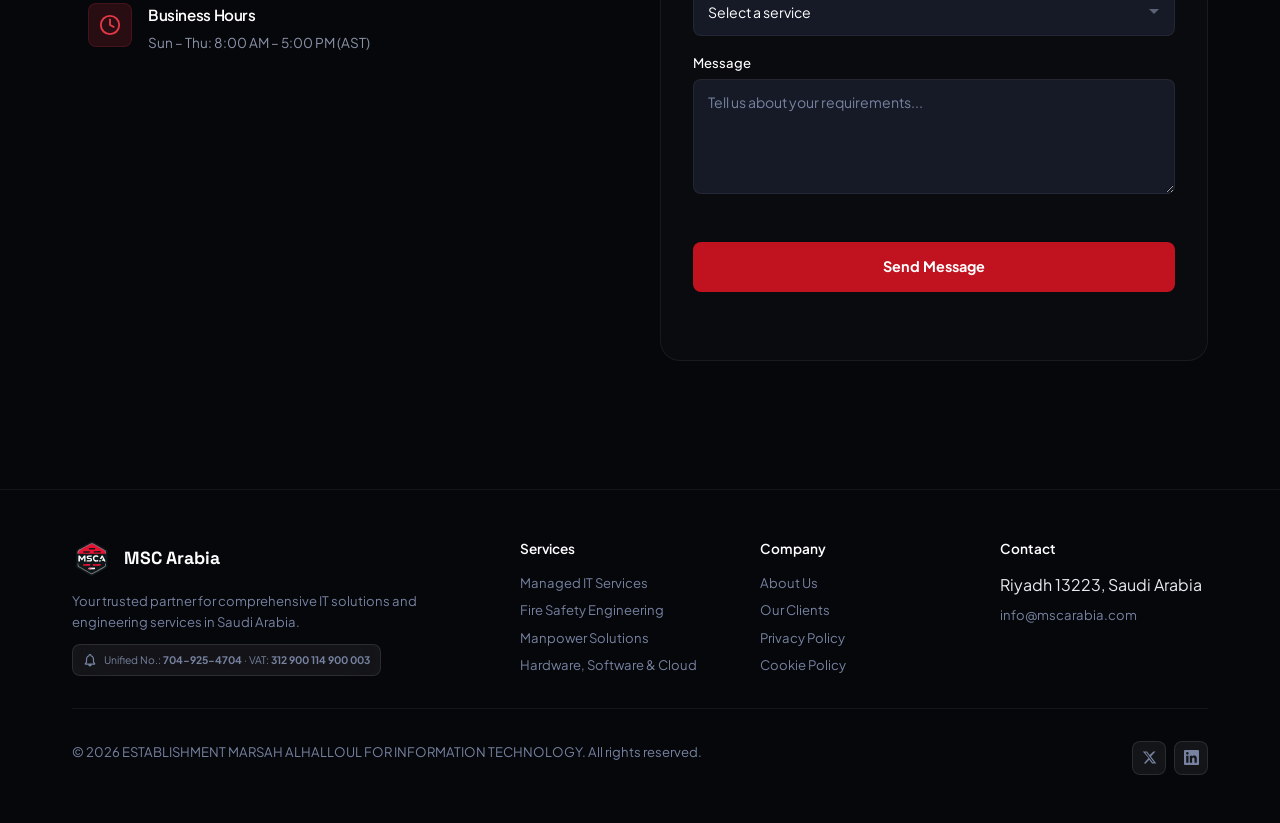
==== commit f15bec2b: "seo: remove spammy keywords, unverified claims, fix hreflang" ====
--- a/index.html
+++ b/index.html
@@ -4,8 +4,7 @@
   <meta charset="UTF-8">
   <meta name="viewport" content="width=device-width, initial-scale=1.0, maximum-scale=5.0">
   <title>MSC Arabia — IT Services, Fire Safety & Manpower Solutions | Riyadh, Saudi Arabia</title>
-  <meta name="description" content="MSC Arabia — Riyadh's leading provider of Managed IT Services, Fire Safety Engineering, Manpower Solutions, and IT Hardware Procurement. Certified for Aramco, STC & Petro Rabigh.">
-  <meta name="keywords" content="Managed IT Services Riyadh, Fire Safety Engineering KSA, Manpower Supply Saudi Arabia, IT Hardware Procurement, MDM Licensing Saudi, Siemens Fire Systems, Aramco Certified Engineers, STC Approved IT Vendor, Petro Rabigh IT Support, Saudi Vision 2030 IT Partner, IT Staffing KSA, Business IT Solutions Riyadh">
+  <meta name="description" content="Managed IT Services, MDM Licensing, Fire Safety Engineering, Manpower Solutions, and IT Hardware Procurement in Riyadh, Saudi Arabia.">
   <meta name="robots" content="index, follow, max-snippet:-1, max-image-preview:large, max-video-preview:-1">
   <meta name="author" content="ESTABLISHMENT MARSAH ALHALLOUL FOR INFORMATION TECHNOLOGY">
   <meta name="geo.region" content="SA-01">
@@ -19,7 +18,7 @@
   <meta name="apple-mobile-web-app-status-bar-style" content="black-translucent">
   <link rel="canonical" href="https://mscarabia.com/">
   <link rel="alternate" hreflang="en" href="https://mscarabia.com/">
-  <link rel="alternate" hreflang="ar" href="https://mscarabia.com/?lang=ar">
+  <link rel="alternate" hreflang="ar" href="https://mscarabia.com/ar/">
   <link rel="alternate" hreflang="x-default" href="https://mscarabia.com/">
   <link rel="icon" type="image/svg+xml" href="/assets/brand/favicon.svg">
   <!-- Structured data — static because CSP blocks inline script injection -->
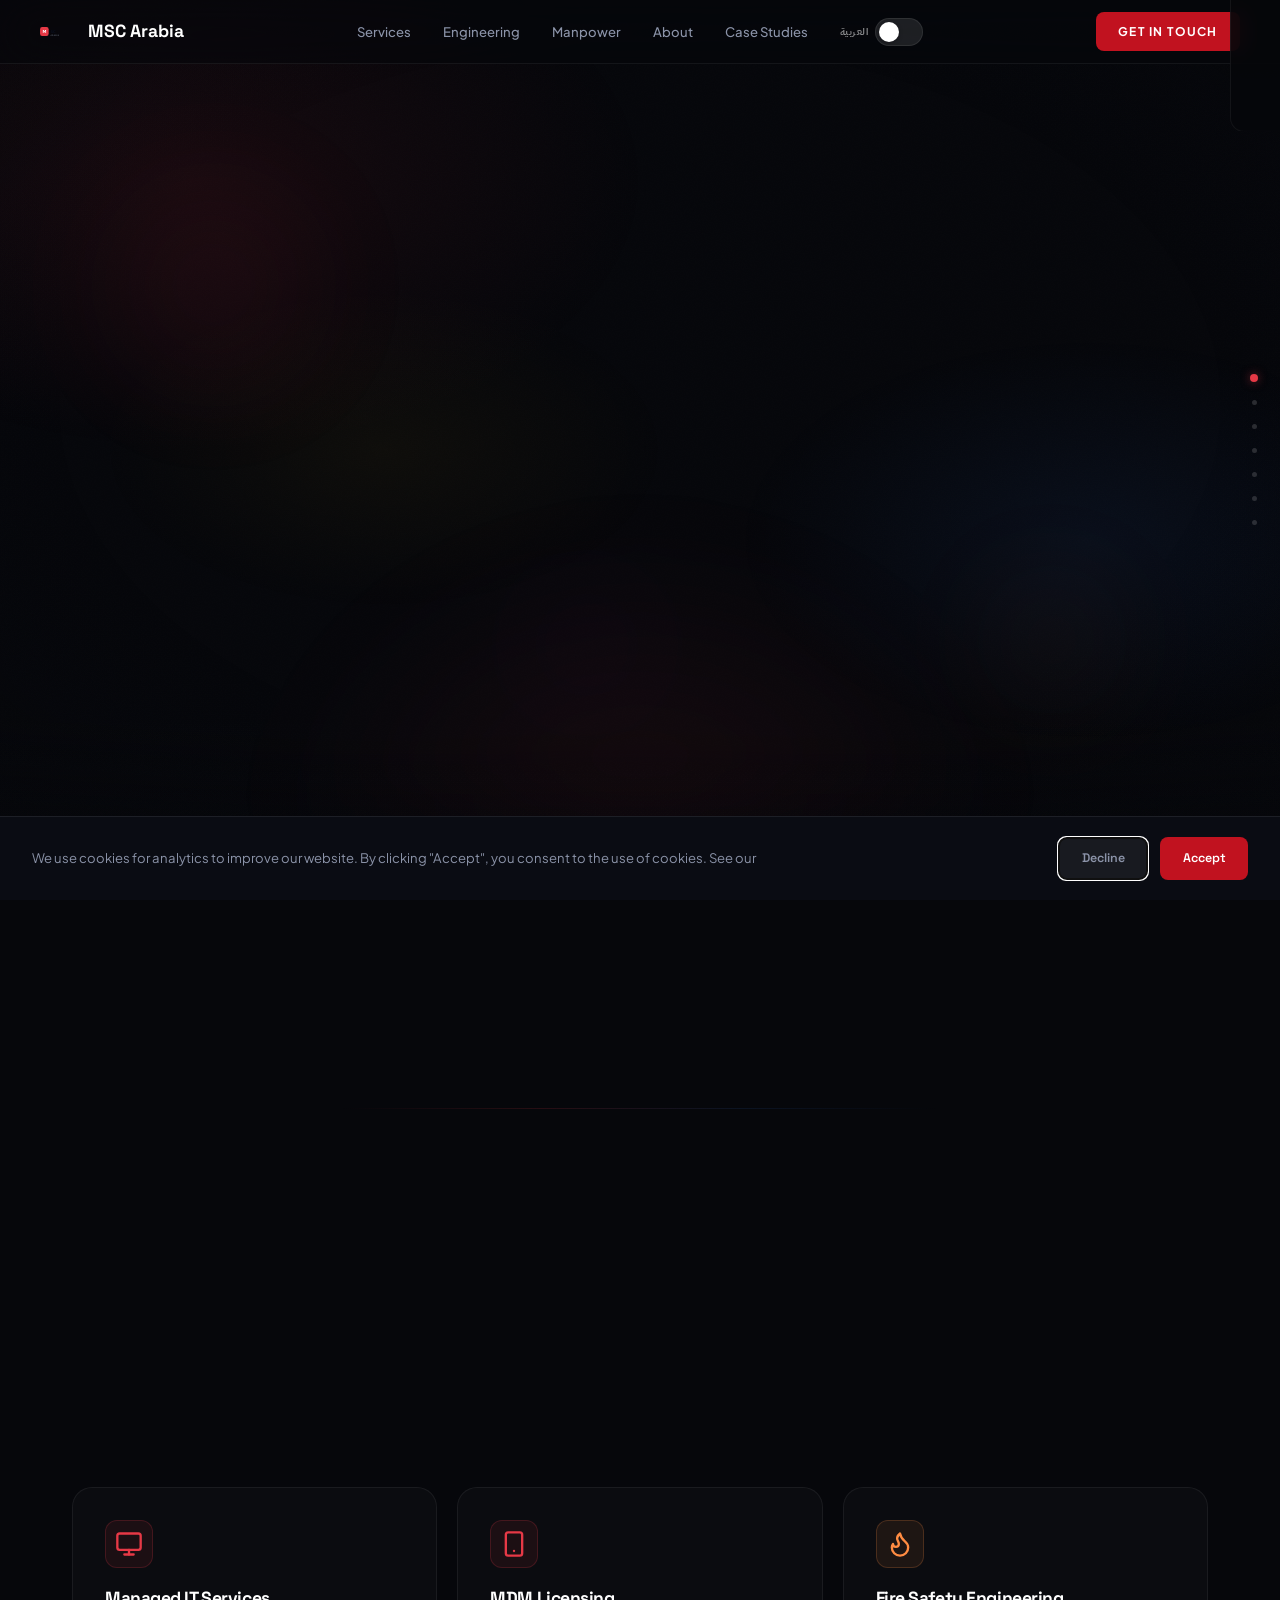
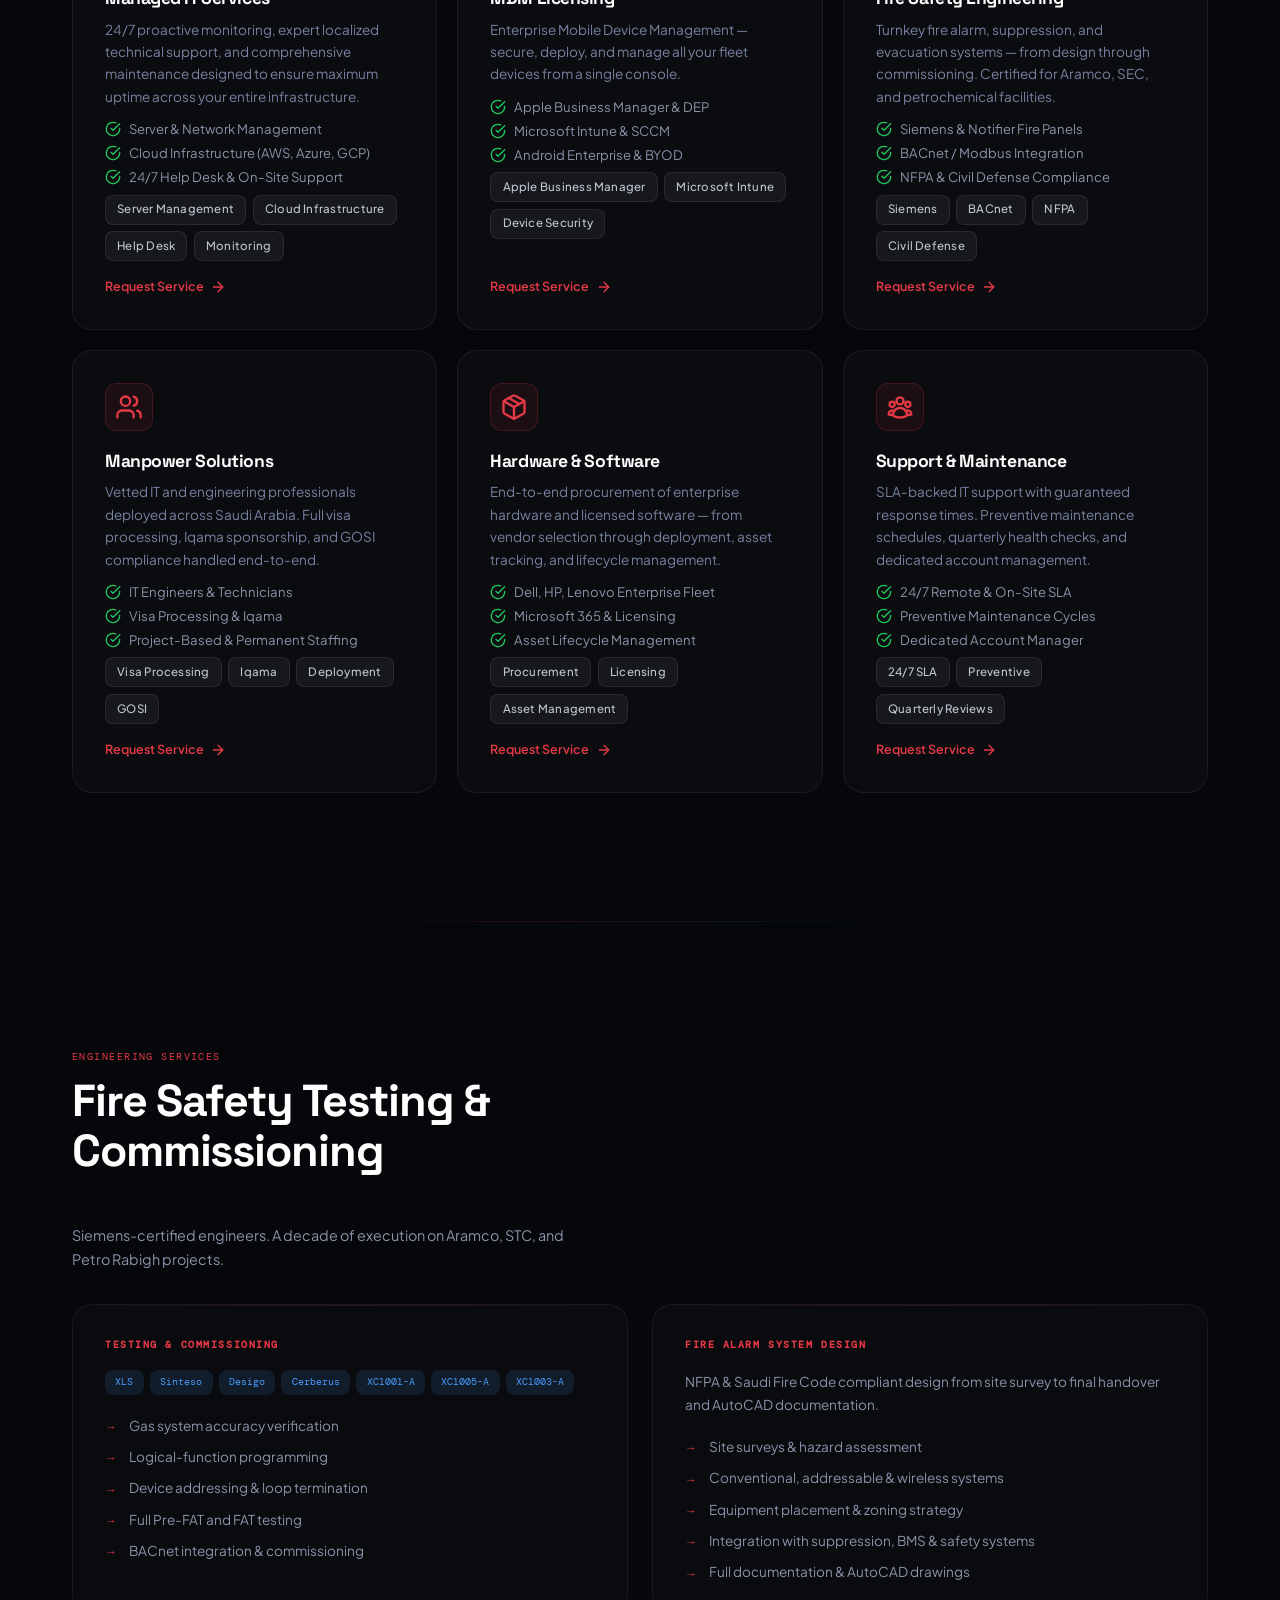
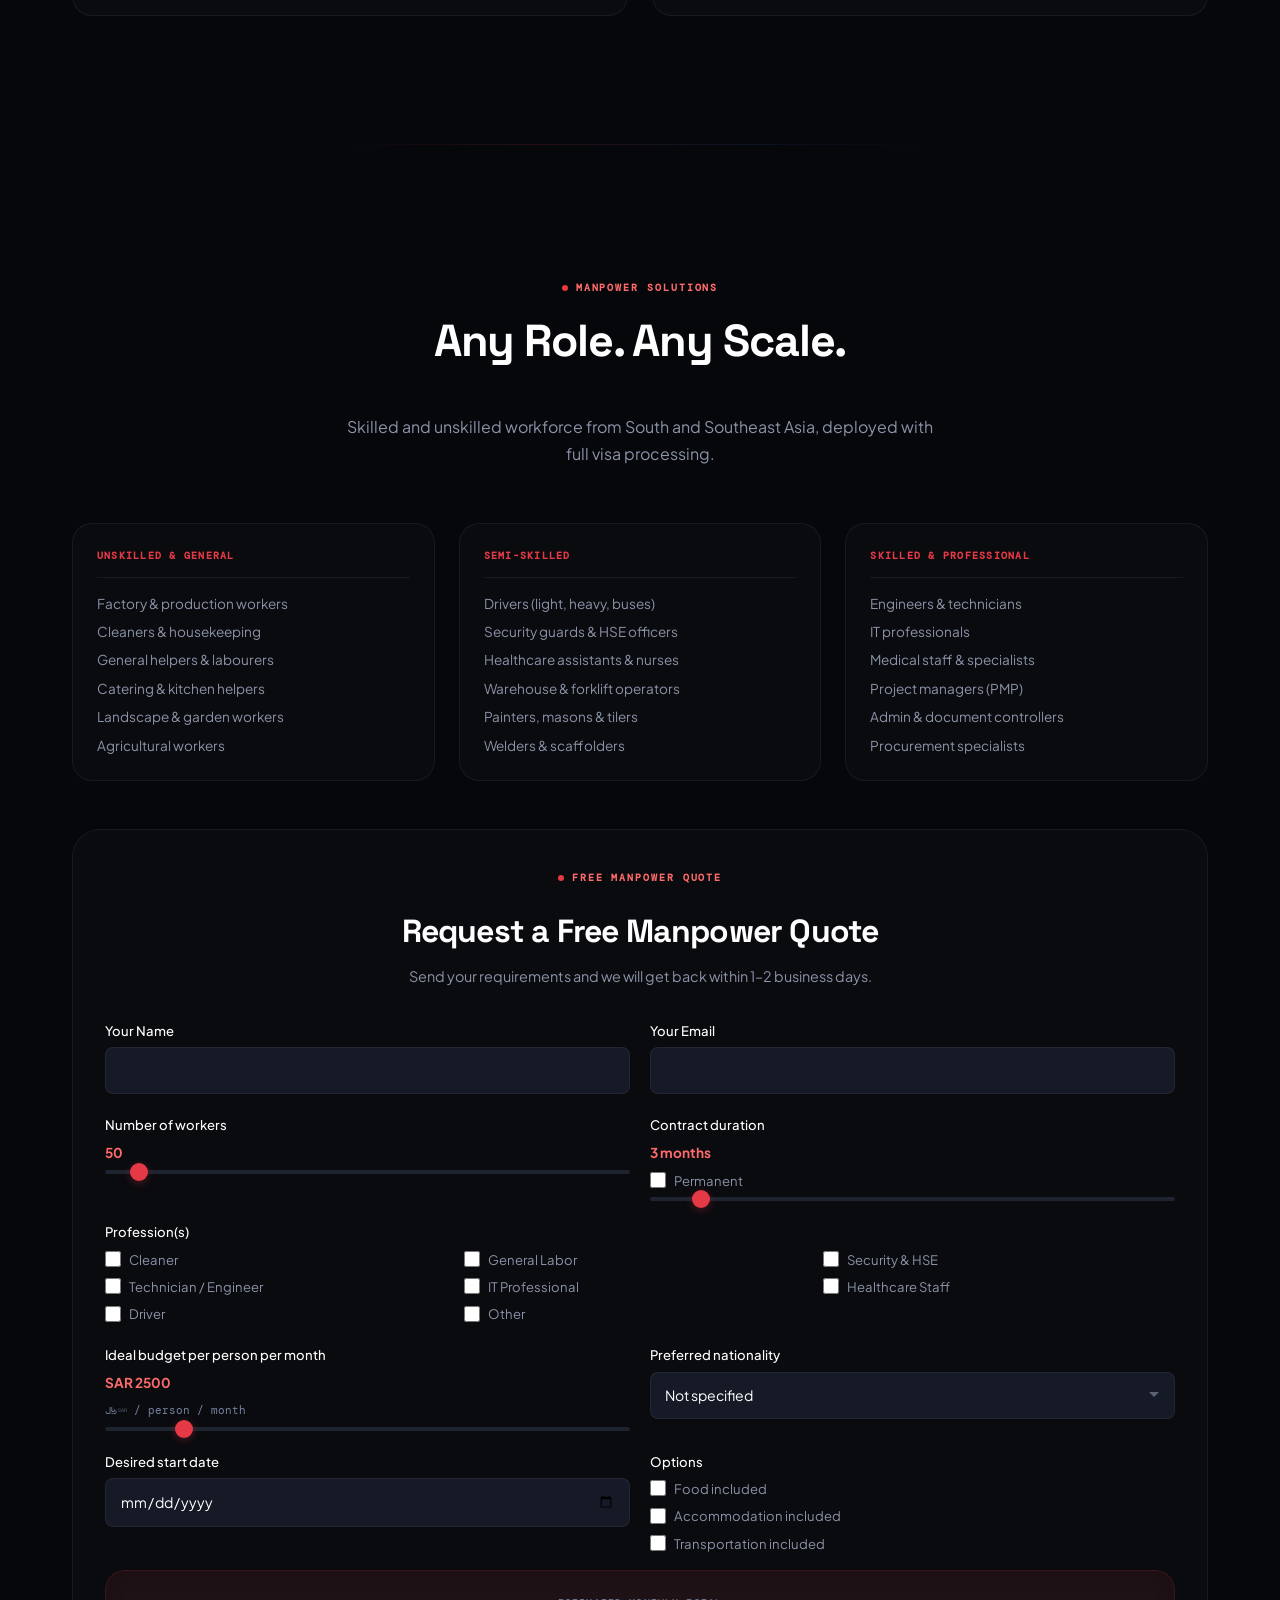
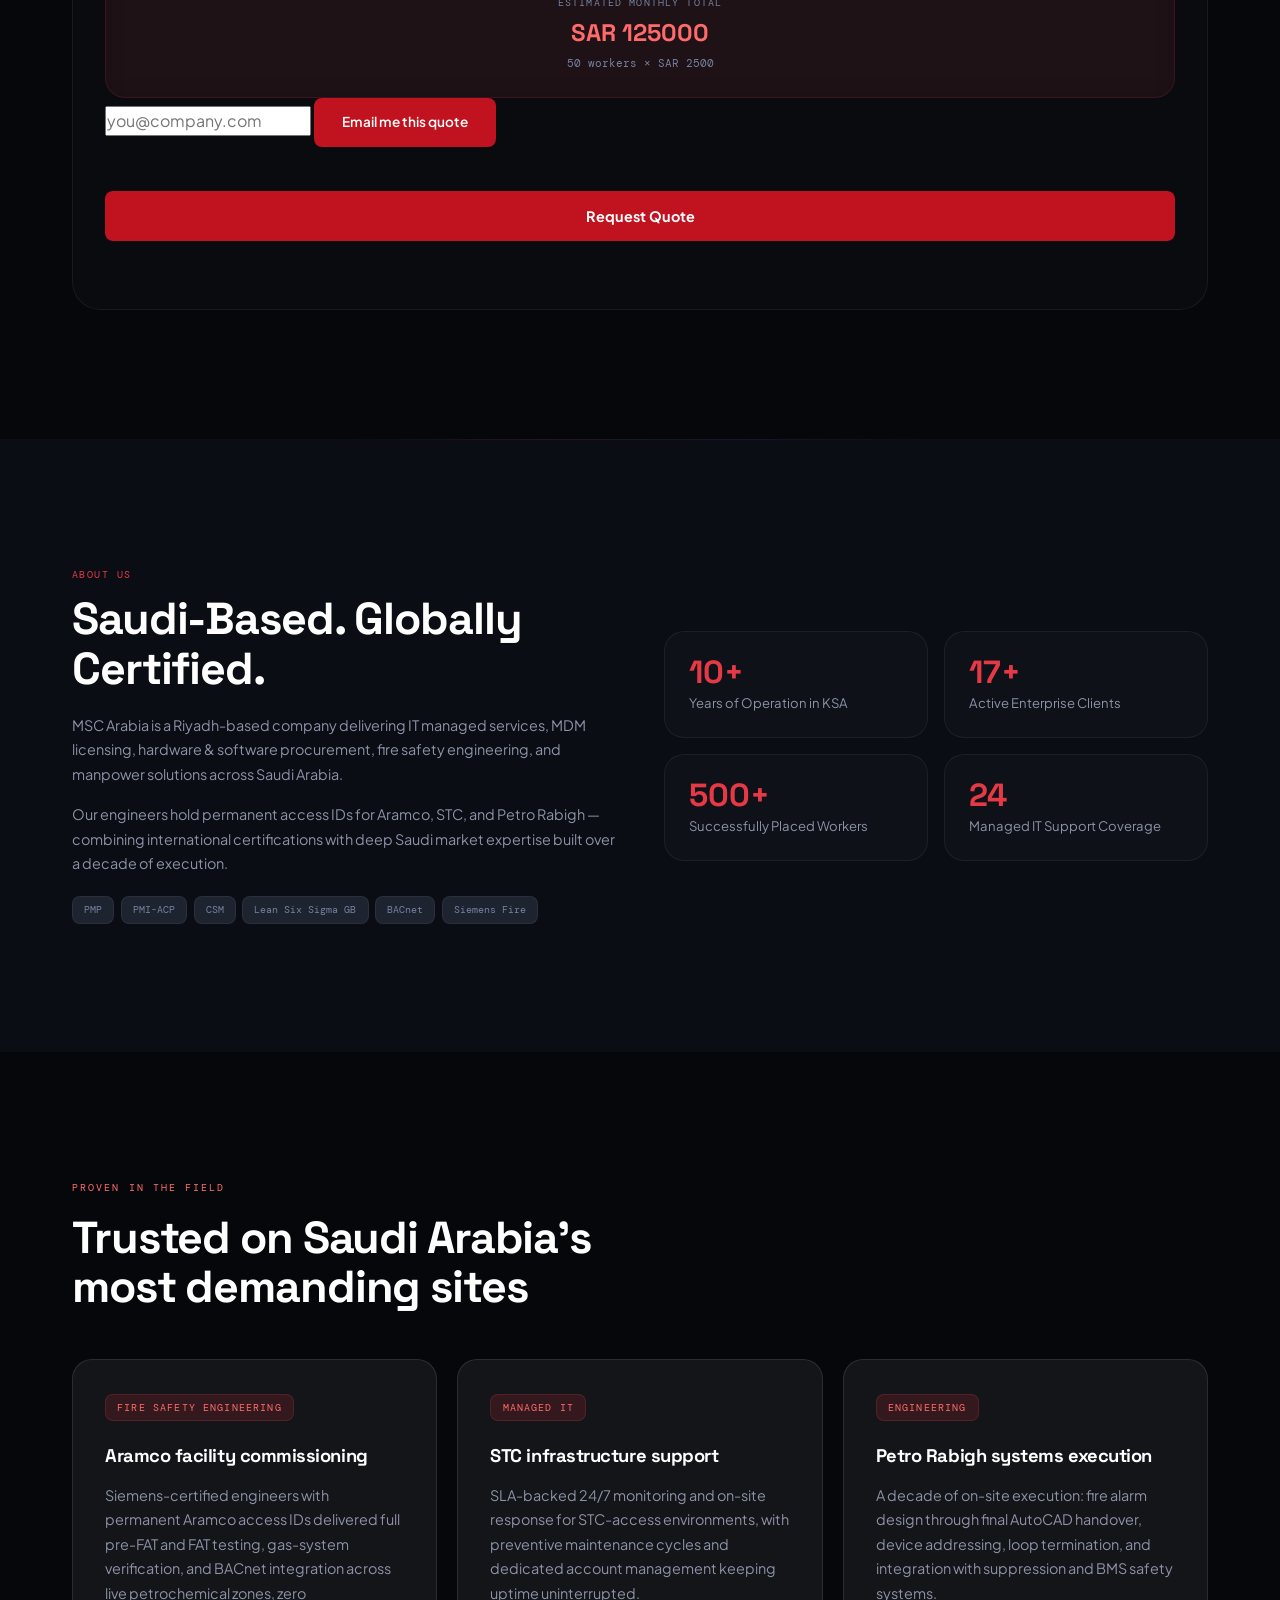
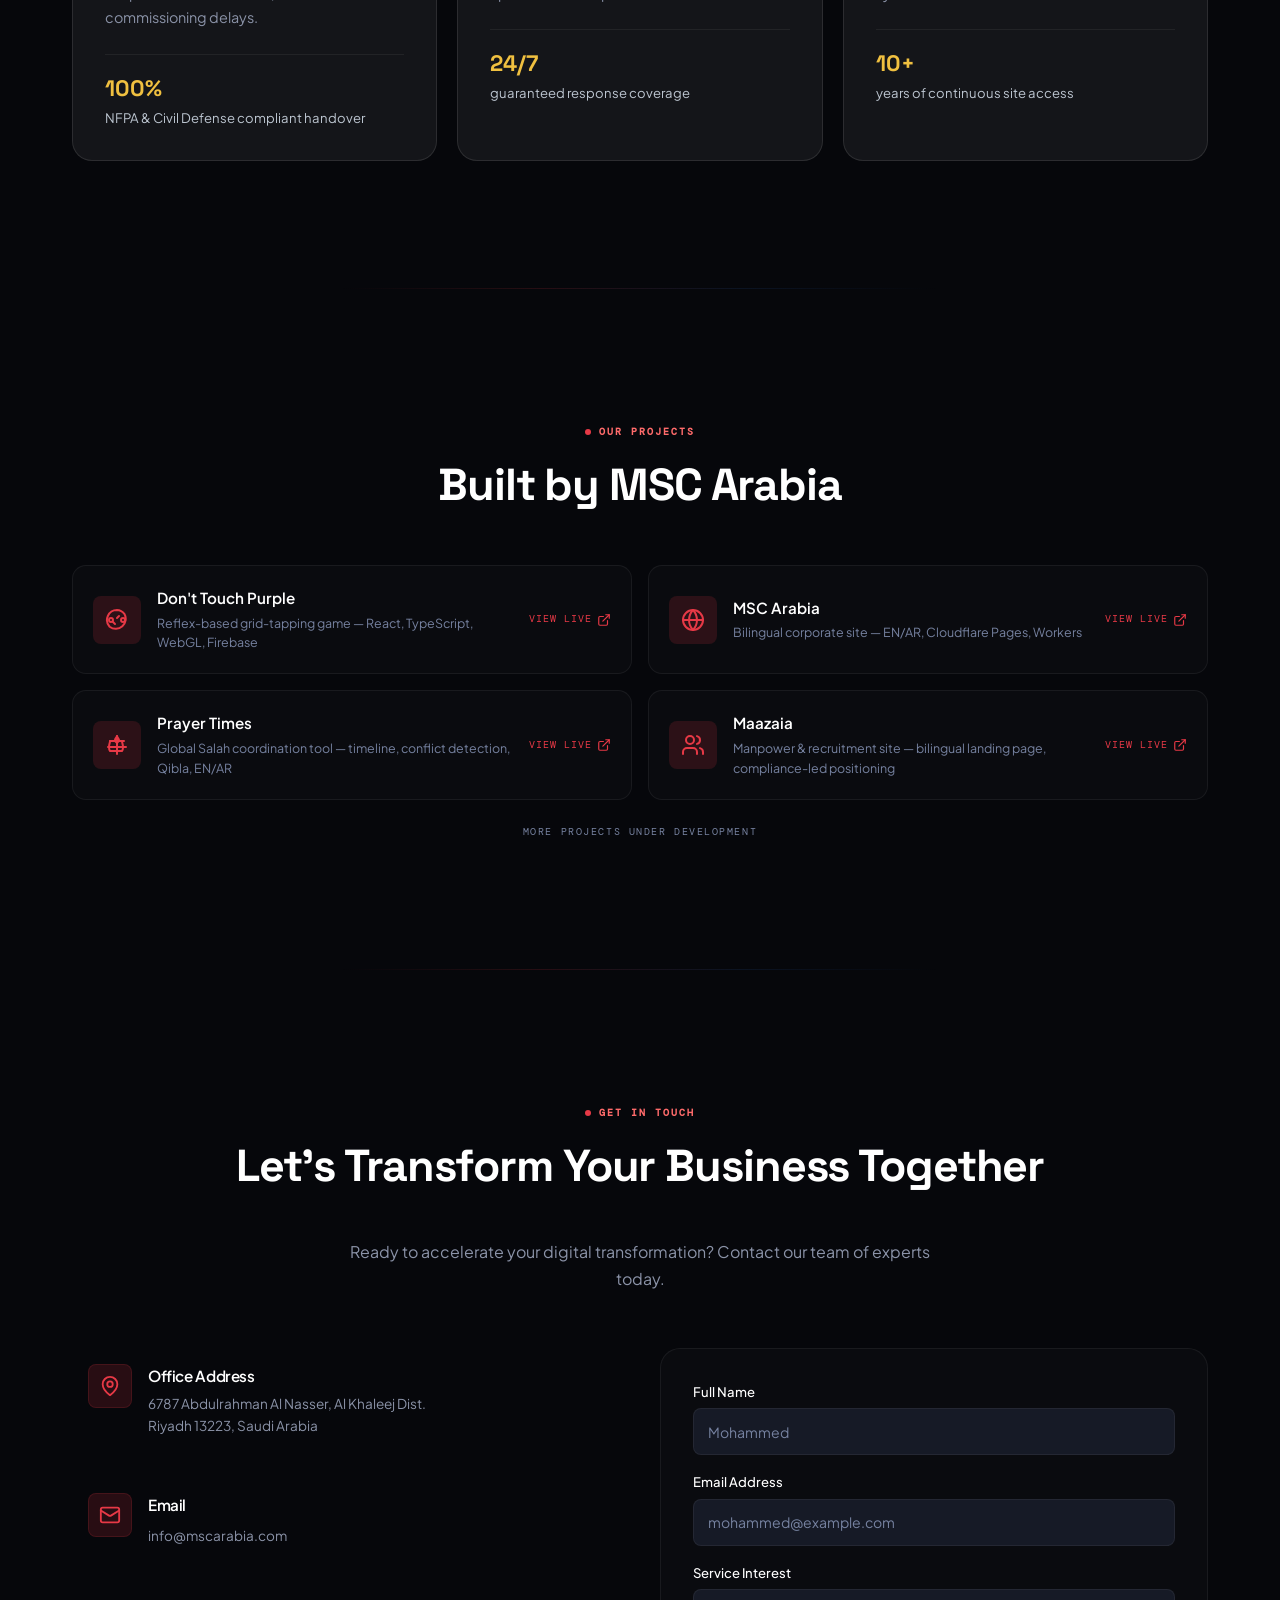
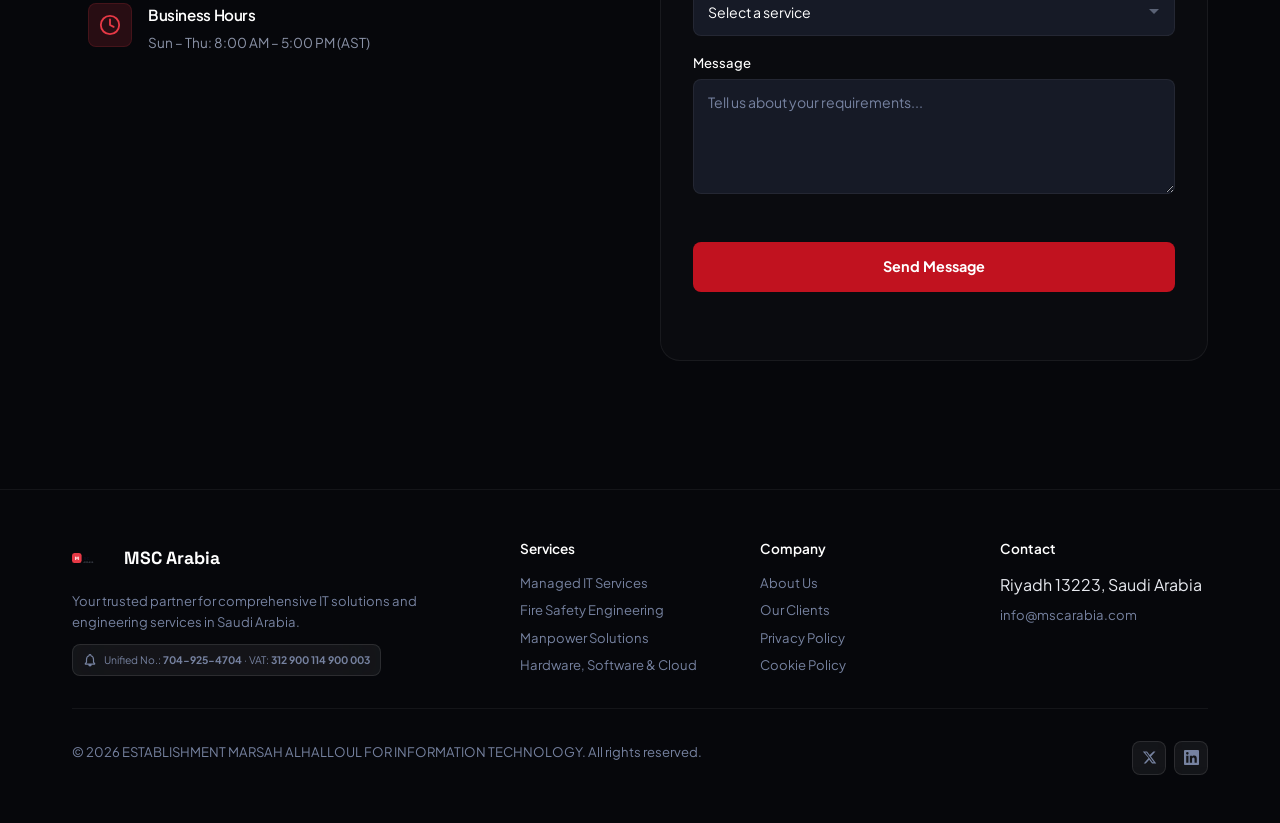
==== commit 62031736: "fix: asset refs to existing brand files (logo.svg, og-image.svg)" ====
--- a/index.html
+++ b/index.html
@@ -34,11 +34,11 @@
         "url": "https://mscarabia.com",
         "logo": {
           "@type": "ImageObject",
-          "url": "https://mscarabia.com/assets/logo.svg",
+          "url": "https://mscarabia.com/assets/brand/logo.svg",
           "width": 120,
           "height": 120
         },
-        "image": "https://mscarabia.com/assets/og-image.svg",
+        "image": "https://mscarabia.com/assets/brand/og-image.svg",
         "description": "Managed IT Services, MDM Licensing, Fire Safety Engineering, Manpower Solutions, and IT Hardware Procurement in Riyadh, Saudi Arabia.",
         "foundingDate": "2024",
         "founders": [
@@ -253,7 +253,7 @@
   <meta property="og:url" content="https://mscarabia.com/">
   <meta property="og:title" content="MSC Arabia — IT Services, Fire Safety & Manpower Solutions">
   <meta property="og:description" content="Riyadh's leading provider of Managed IT Services, Fire Safety Engineering, Manpower Solutions, and IT Hardware Procurement.">
-  <meta property="og:image" content="https://mscarabia.com/assets/og-image.svg">
+  <meta property="og:image" content="https://mscarabia.com/assets/brand/og-image.svg">
   <meta property="og:image:width" content="1200">
   <meta property="og:image:height" content="630">
 
@@ -261,7 +261,7 @@
   <meta name="twitter:title" content="MSC Arabia — IT Services, Fire Safety & Manpower Solutions">
   <meta name="twitter:description" content="Riyadh's leading provider of Managed IT Services, Fire Safety Engineering, and Manpower Solutions.">
   <meta name="twitter:url" content="https://mscarabia.com/">
-  <meta name="twitter:image" content="https://mscarabia.com/assets/og-image.svg">
+  <meta name="twitter:image" content="https://mscarabia.com/assets/brand/og-image.svg">
 
   <!-- Self-hosted fonts (eliminates external DNS + render-blocking) -->
   <link rel="stylesheet" href="/assets/fonts/fonts.css" media="print" id="self-fonts">
@@ -2152,7 +2152,7 @@
 <nav class="nav">
   <div class="nav-inner">
     <a href="#home" class="nav-logo">
-      <img src="/assets/logo.svg" alt="MSC Arabia" width="36" height="36" loading="eager">
+      <img src="/assets/brand/logo.svg" alt="MSC Arabia" width="36" height="36" loading="eager">
       <span>MSC Arabia</span>
     </a>
     <div class="nav-links">
@@ -2564,7 +2564,7 @@
   <div class="wrap">
     <div class="footer-grid">
       <div>
-        <div class="footer-brand"><img src="/assets/logo.svg" alt="MSC Arabia" width="40" height="40" loading="lazy"><span>MSC Arabia</span></div>
+        <div class="footer-brand"><img src="/assets/brand/logo.svg" alt="MSC Arabia" width="40" height="40" loading="lazy"><span>MSC Arabia</span></div>
         <p data-i18n="footer_desc">Your trusted partner for comprehensive IT solutions and engineering services in Saudi Arabia.</p>
         <div class="footer-badge"><svg class="icon" style="font-size:14px"><use href="#i-verified"/></svg><span data-i18n="compliance_ids" data-i18n-html>Unified No.: <strong>704-925-4704</strong> &middot; VAT: <strong>312 900 114 900 003</strong></span></div>
       </div>
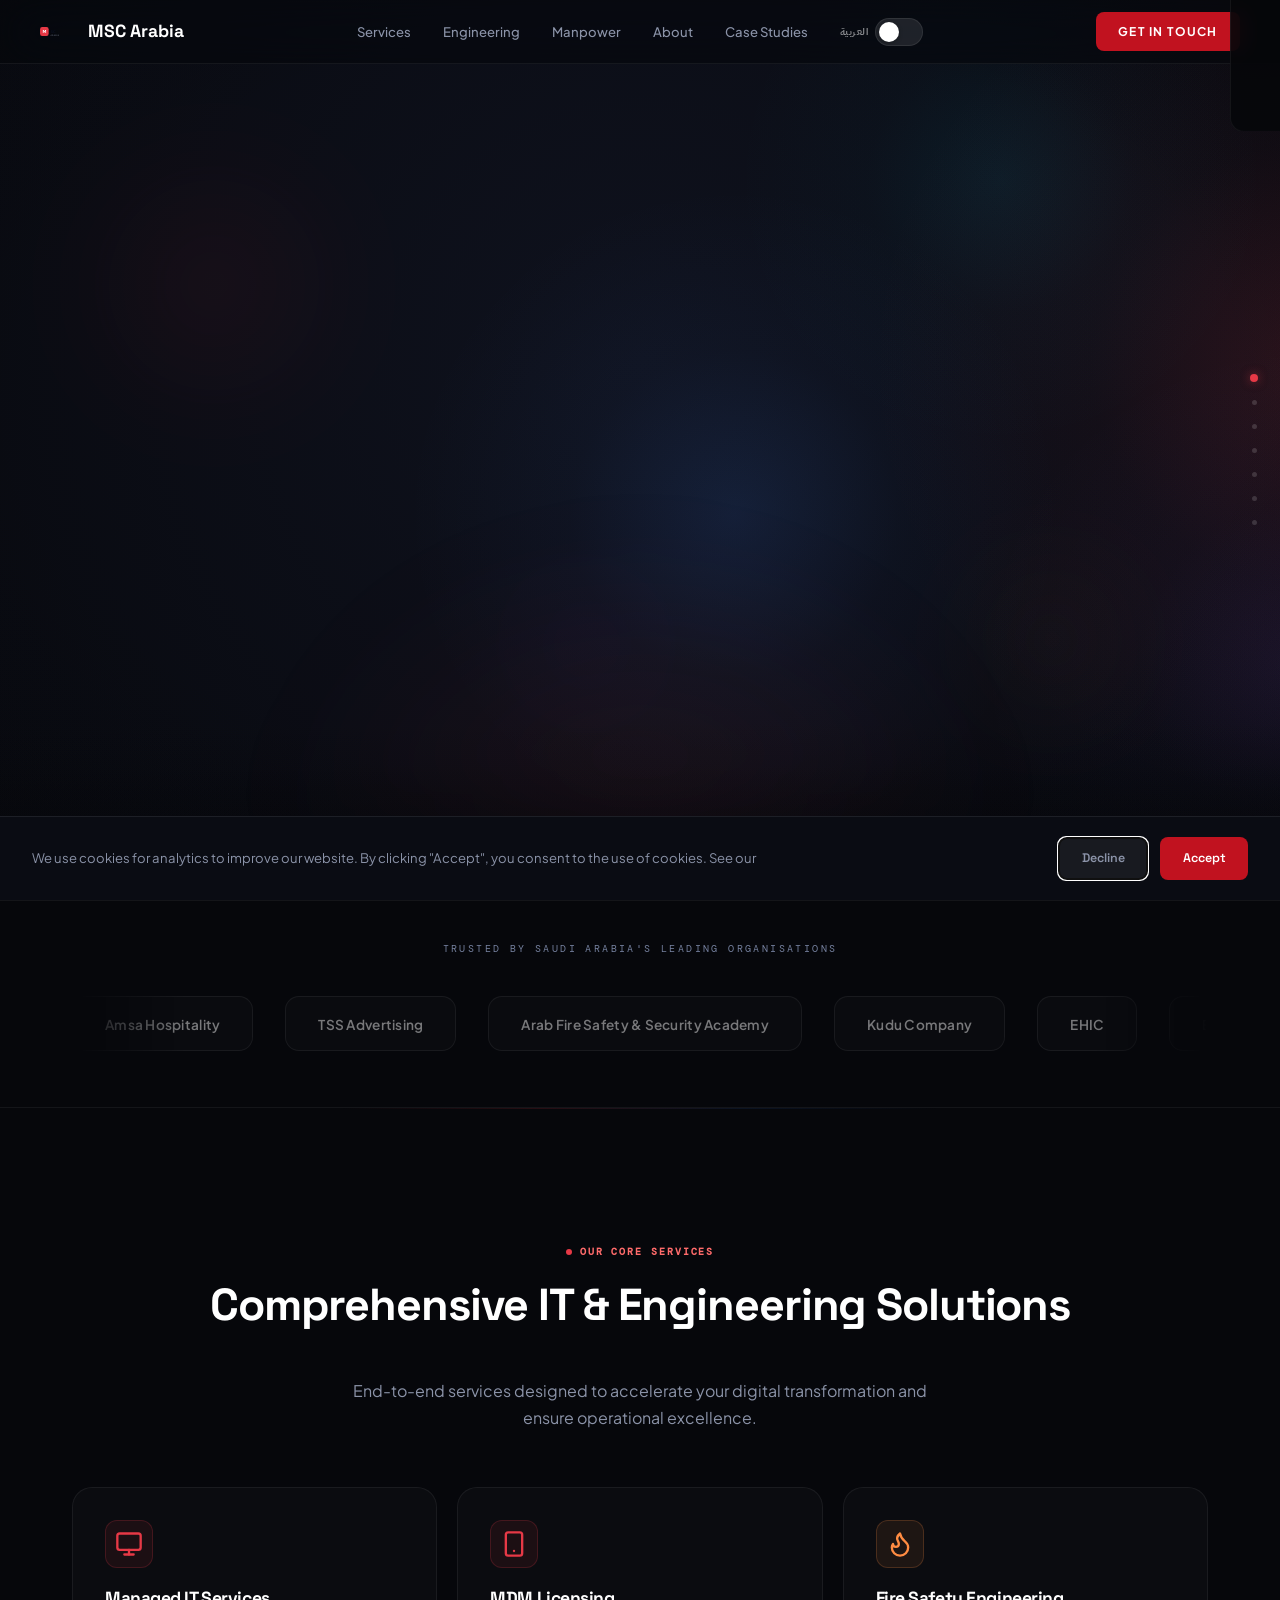
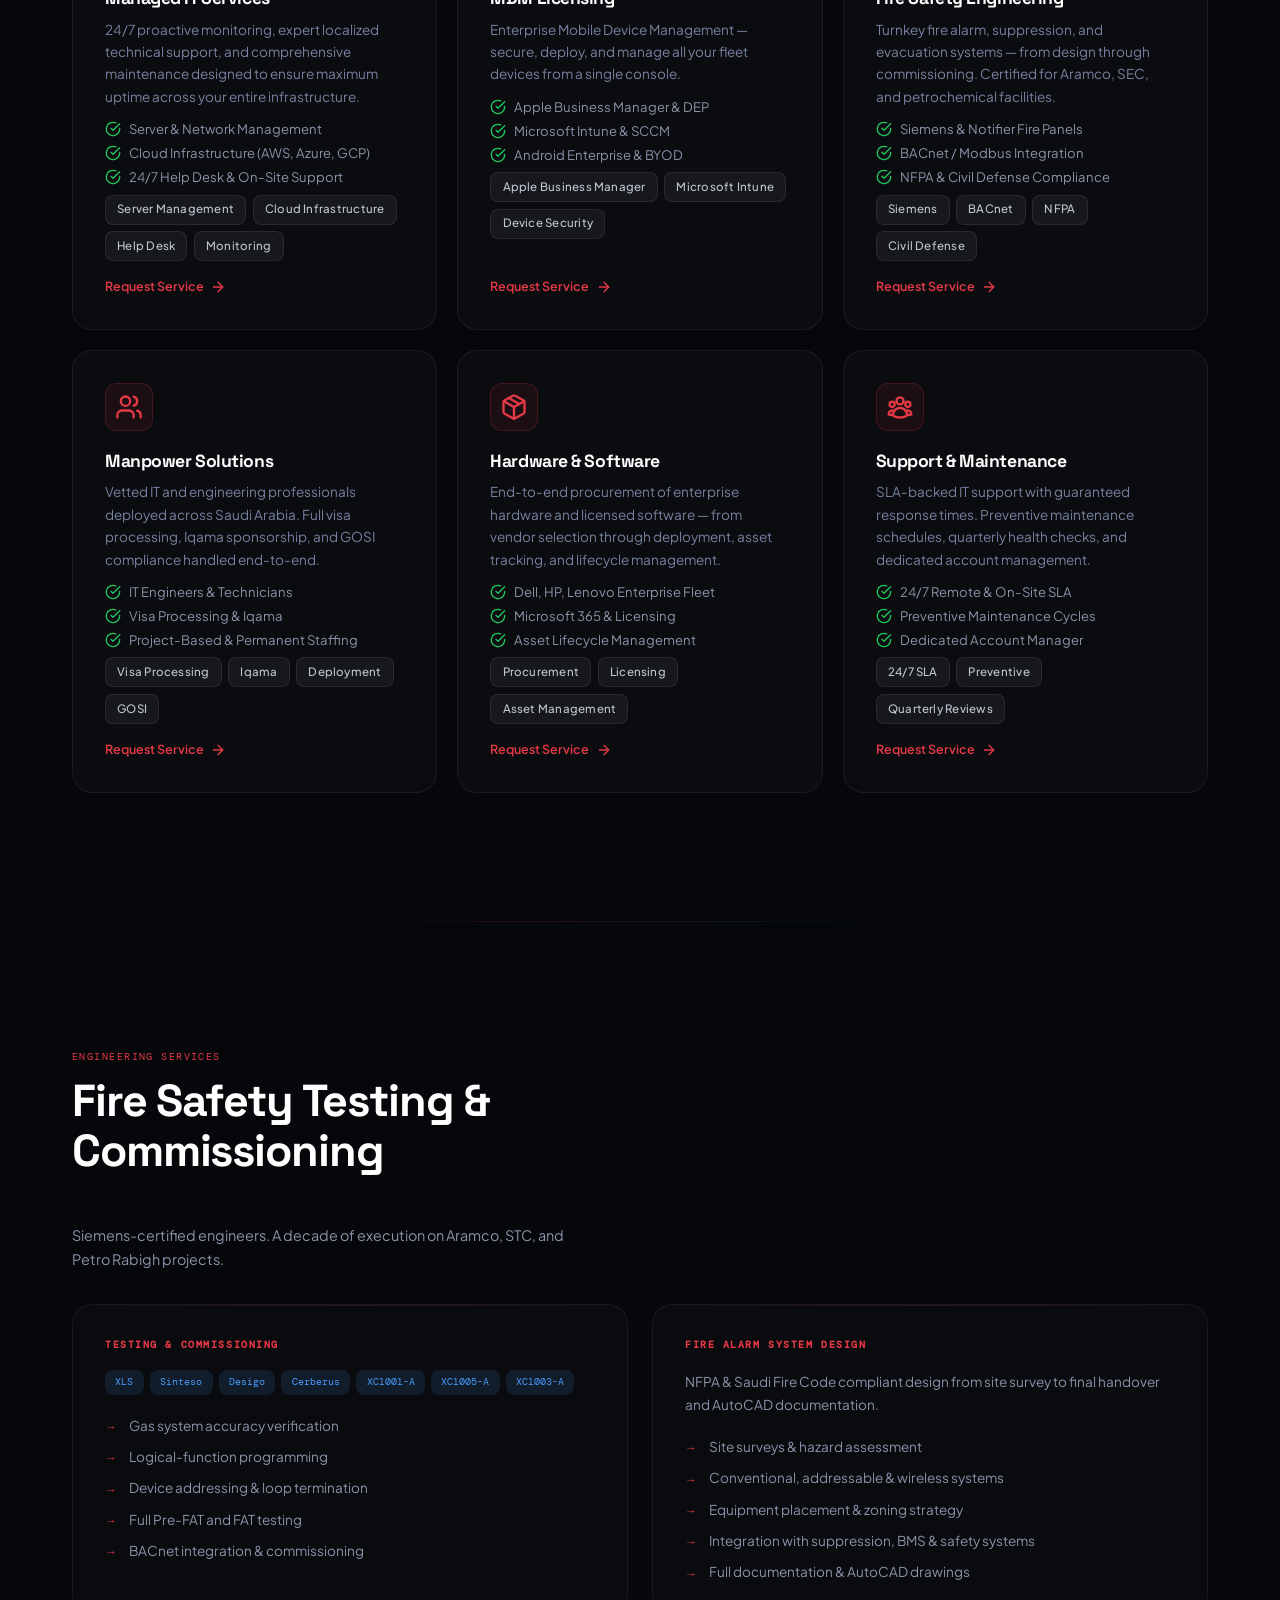
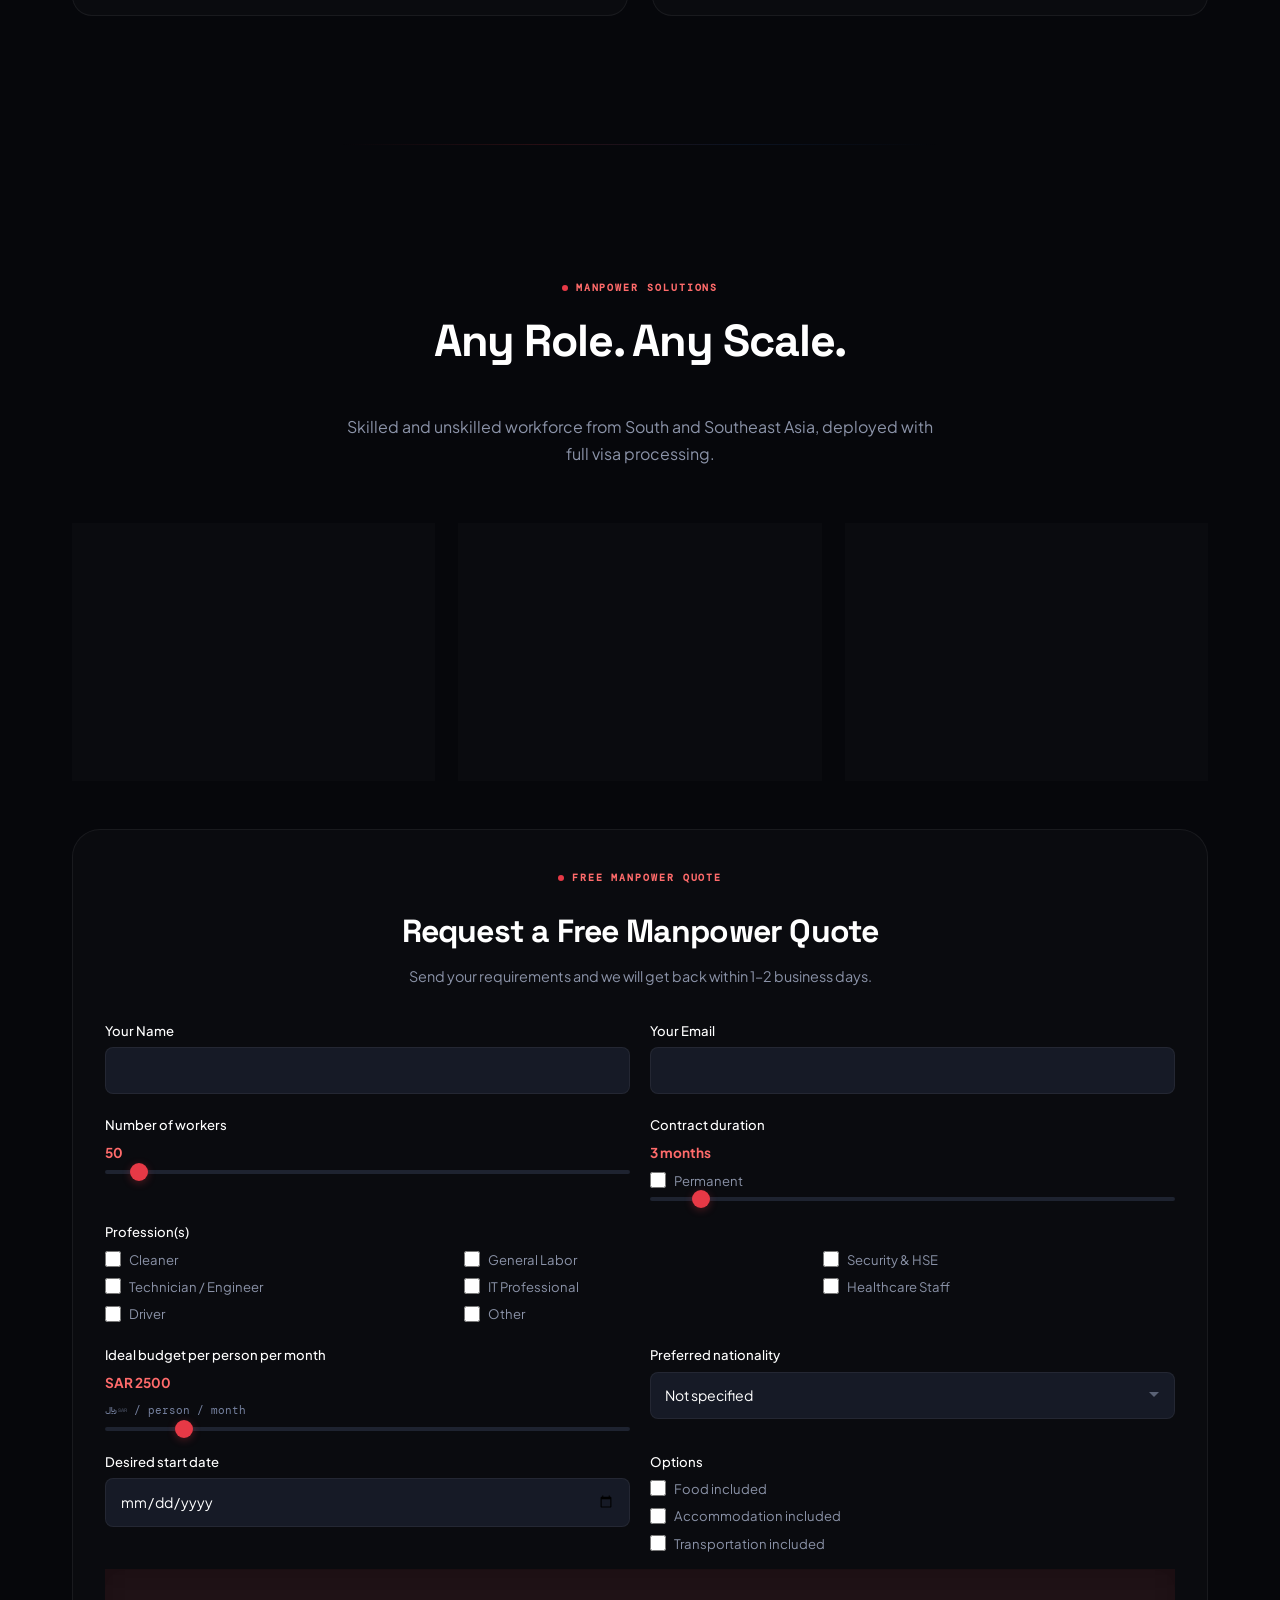
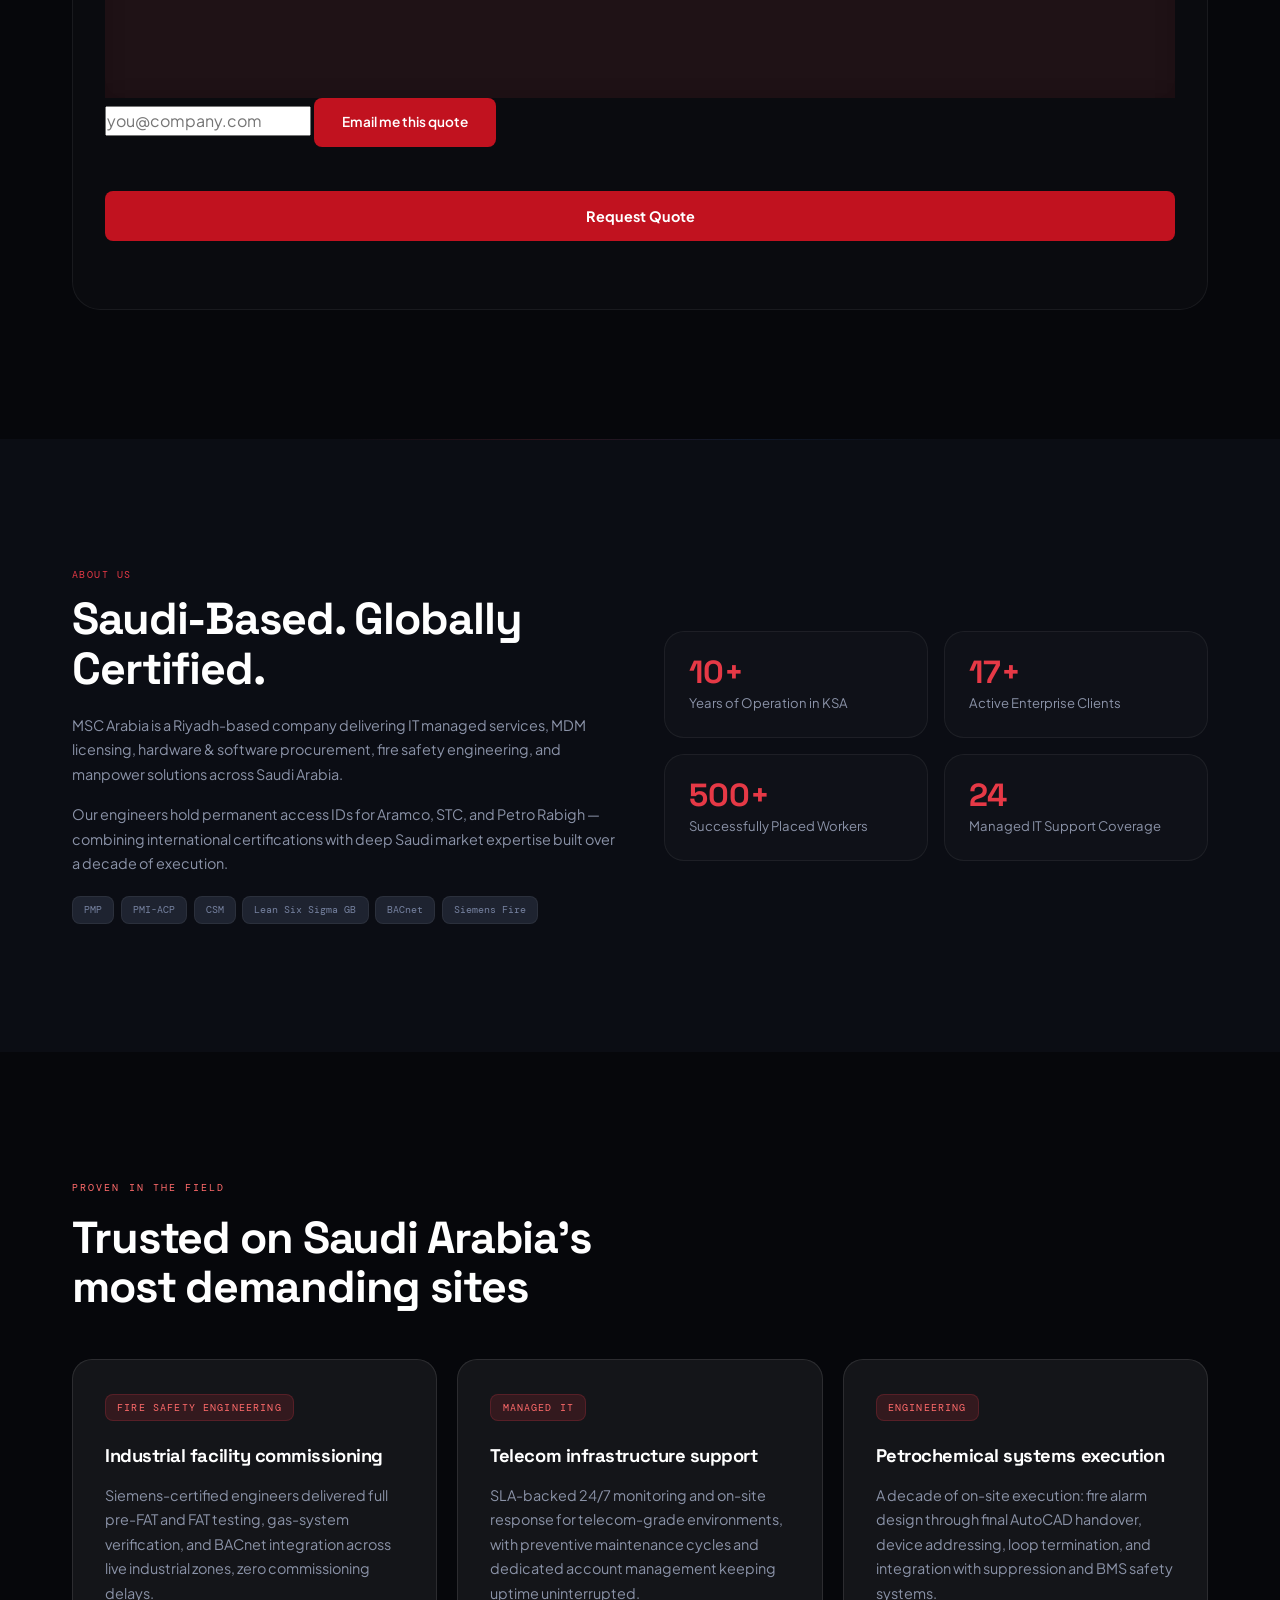
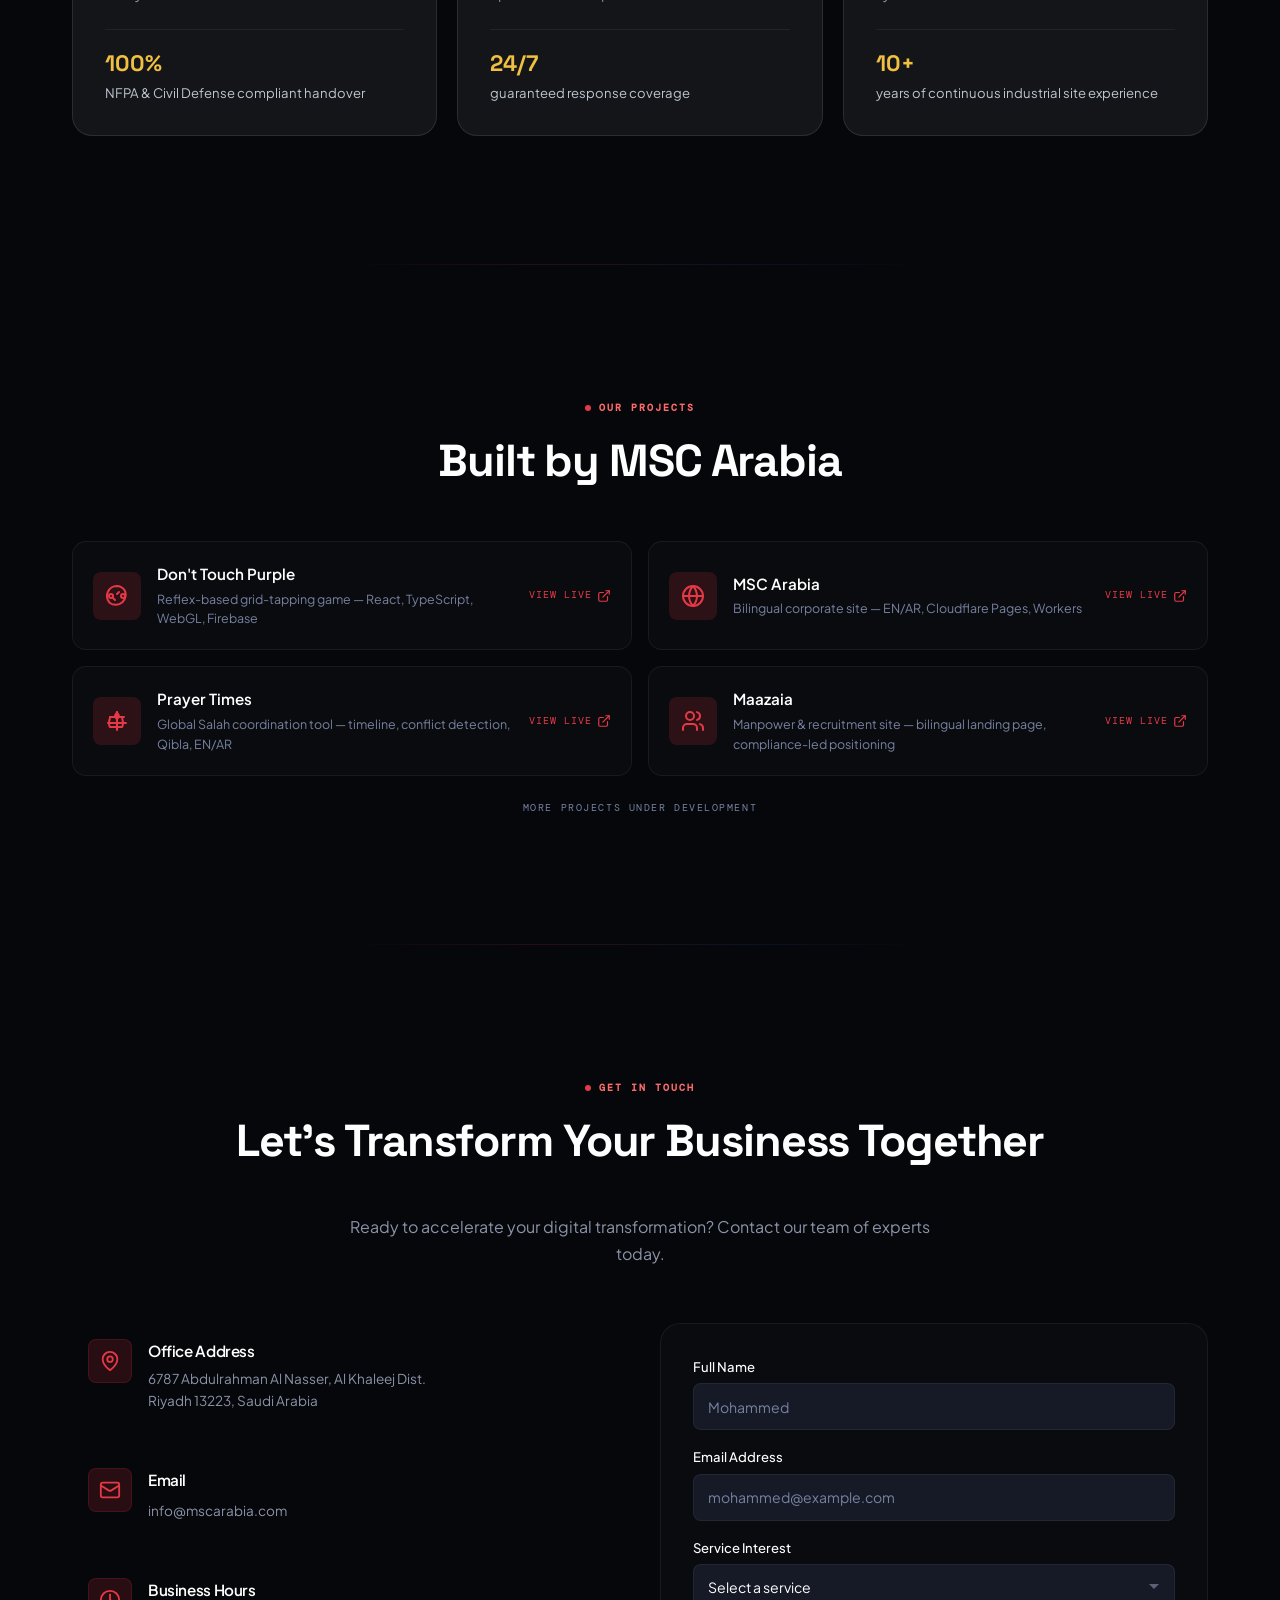
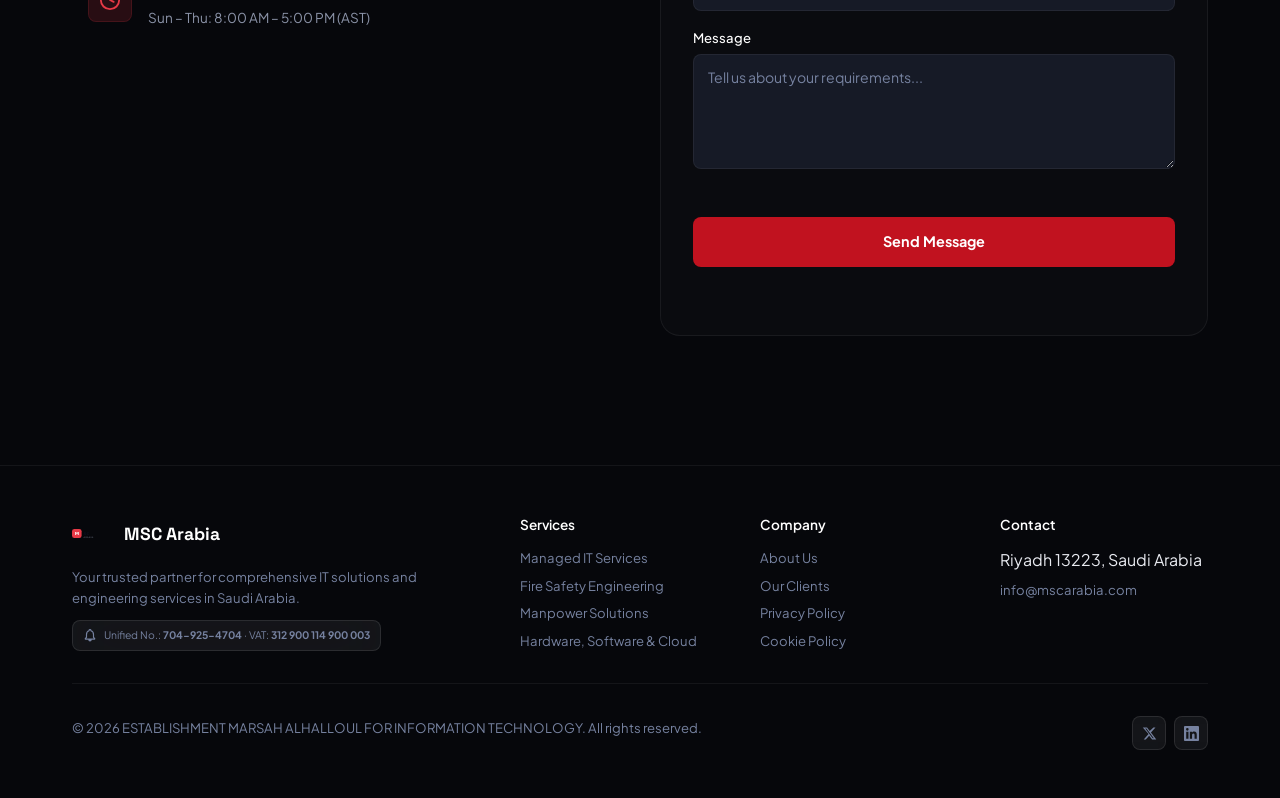
==== commit 5edc5376: "copy: remove unverified Aramco/STC/Petro Rabigh claims, qualify stats; og-image highlights not numbe" ====
--- a/index.html
+++ b/index.html
@@ -2222,12 +2222,12 @@
       <div class="hero-card-main">
         <div class="hero-card-tag" data-i18n="hero_card_tag">Saudi Vision 2030 Aligned</div>
         <h2 data-i18n="hero_card_title">Precision Engineering & IT</h2>
-        <p data-i18n="hero_card_desc">Certified for Aramco, STC & Petro Rabigh. PMP, PMI-ACP, Siemens Fire Systems, BACnet Integration.</p>
+        <p data-i18n="hero_card_desc">Enterprise IT, fire safety engineering, and manpower — PMP, PMI-ACP, Siemens Fire Systems, BACnet Integration.</p>
         <div class="badges"><span class="badge">PMP</span><span class="badge">PMI-ACP</span><span class="badge">Siemens Fire</span><span class="badge">BACnet</span></div>
       </div>
       <div class="hero-float">
         <div class="hero-float-icon"><svg class="icon"><use href="#i-verified"/></svg></div>
-        <div><div class="hero-float-tag" data-i18n="hero_badge_tag">Aramco Permanent ID</div><div class="hero-float-val" data-i18n="hero_badge_val">STC & Petro Rabigh Access</div></div>
+        <div><div class="hero-float-tag" data-i18n="hero_badge_tag">Site-Verified Engineers</div><div class="hero-float-val" data-i18n="hero_badge_val">Industrial & Enterprise Access</div></div>
       </div>
     </div>
   </div>
@@ -2252,7 +2252,7 @@
     <div class="sec-hdr r">
       <div class="sec-pill" data-i18n="services_pill">Our Core Services</div>
       <h2 class="sec-title" id="services-heading" data-i18n="services_title">Comprehensive IT & Engineering Solutions</h2>
-      <p class="sec-sub" data-i18n="services_sub">End-to-end services with guaranteed SLA response times, quarterly health checks, and Aramco-cleared engineers.</p>
+      <p class="sec-sub" data-i18n="services_sub">End-to-end services designed to accelerate your digital transformation and ensure operational excellence.</p>
     </div>
     <div class="svc-bento r">
       <div class="svc-card">
@@ -2290,7 +2290,7 @@
         <div class="svc-card-icon svc-icon-fire"><svg class="icon"><use href="#i-fire"/></svg></div>
         <div class="svc-card-content">
           <h3 class="svc-card-name" data-i18n="svc3_title">Fire Safety Engineering</h3>
-          <p class="svc-card-brief" data-i18n="svc3_desc">Turnkey fire alarm, suppression, and evacuation systems — from design through commissioning. Certified for Aramco, SEC, and petrochemical facilities.</p>
+          <p class="svc-card-brief" data-i18n="svc3_desc">Turnkey fire alarm, suppression, and evacuation systems — from design through commissioning for industrial and petrochemical facilities.</p>
           <ul class="svc-card-features">
             <li><svg class="icon"><use href="#i-check-circle"/></svg> <span data-i18n="svc3_item1">Siemens & Notifier Fire Panels</span></li>
             <li><svg class="icon"><use href="#i-check-circle"/></svg> <span data-i18n="svc3_item2">BACnet / Modbus Integration</span></li>
@@ -2355,7 +2355,7 @@
     <div class="r">
       <div class="about-tag" data-i18n="eng_tag">Engineering Services</div>
       <h2 class="sec-title" id="engineering-heading" style="text-align:start;max-width:500px" data-i18n="eng_h2">Fire Safety Testing & Commissioning</h2>
-      <p style="color:var(--text-secondary);max-width:500px;font-size:0.9rem;line-height:1.7" data-i18n="eng_desc">Siemens-certified engineers. A decade of execution on Aramco, STC, and Petro Rabigh projects.</p>
+      <p style="color:var(--text-secondary);max-width:500px;font-size:0.9rem;line-height:1.7" data-i18n="eng_desc">Siemens-certified engineers. A decade of execution on industrial, petrochemical, and telecom projects.</p>
     </div>
     <div class="eng-grid">
       <div class="eng-panel r">
@@ -2439,7 +2439,7 @@
         <div class="about-tag" data-i18n="about_tag">About Us</div>
         <h2 data-i18n="about_h2">Saudi-Based. Globally Certified.</h2>
         <p data-i18n="about_p1">MSC Arabia is a Riyadh-based company delivering IT managed services, MDM licensing, hardware & software procurement, fire safety engineering, and manpower solutions across Saudi Arabia.</p>
-        <p data-i18n="about_p2">Our engineers hold permanent access IDs for Aramco, STC, and Petro Rabigh — combining international certifications with deep Saudi market expertise built over a decade of execution.</p>
+        <p data-i18n="about_p2">Our engineers combine international certifications with deep Saudi market expertise built over a decade of execution across industrial and enterprise sites.</p>
         <div class="about-certs"><span class="about-cert">PMP</span><span class="about-cert">PMI-ACP</span><span class="about-cert">CSM</span><span class="about-cert">Lean Six Sigma GB</span><span class="about-cert">BACnet</span><span class="about-cert">Siemens Fire</span></div>
       </div>
       <div class="about-stats r r-d1">
@@ -2460,21 +2460,21 @@
     <div class="cases-grid">
       <article class="case-card">
         <div class="case-tag">Fire Safety Engineering</div>
-        <h3>Aramco facility commissioning</h3>
-        <p>Siemens-certified engineers with permanent Aramco access IDs delivered full pre-FAT and FAT testing, gas-system verification, and BACnet integration across live petrochemical zones, zero commissioning delays.</p>
+        <h3>Industrial facility commissioning</h3>
+        <p>Siemens-certified engineers delivered full pre-FAT and FAT testing, gas-system verification, and BACnet integration across live industrial zones, zero commissioning delays.</p>
         <div class="case-metric"><span>100%</span> NFPA & Civil Defense compliant handover</div>
       </article>
       <article class="case-card">
         <div class="case-tag">Managed IT</div>
-        <h3>STC infrastructure support</h3>
-        <p>SLA-backed 24/7 monitoring and on-site response for STC-access environments, with preventive maintenance cycles and dedicated account management keeping uptime uninterrupted.</p>
+        <h3>Telecom infrastructure support</h3>
+        <p>SLA-backed 24/7 monitoring and on-site response for telecom-grade environments, with preventive maintenance cycles and dedicated account management keeping uptime uninterrupted.</p>
         <div class="case-metric"><span>24/7</span> guaranteed response coverage</div>
       </article>
       <article class="case-card">
         <div class="case-tag">Engineering</div>
-        <h3>Petro Rabigh systems execution</h3>
+        <h3>Petrochemical systems execution</h3>
         <p>A decade of on-site execution: fire alarm design through final AutoCAD handover, device addressing, loop termination, and integration with suppression and BMS safety systems.</p>
-        <div class="case-metric"><span>10+</span> years of continuous site access</div>
+        <div class="case-metric"><span>10+</span> years of continuous industrial site experience</div>
       </article>
     </div>
   </div>
